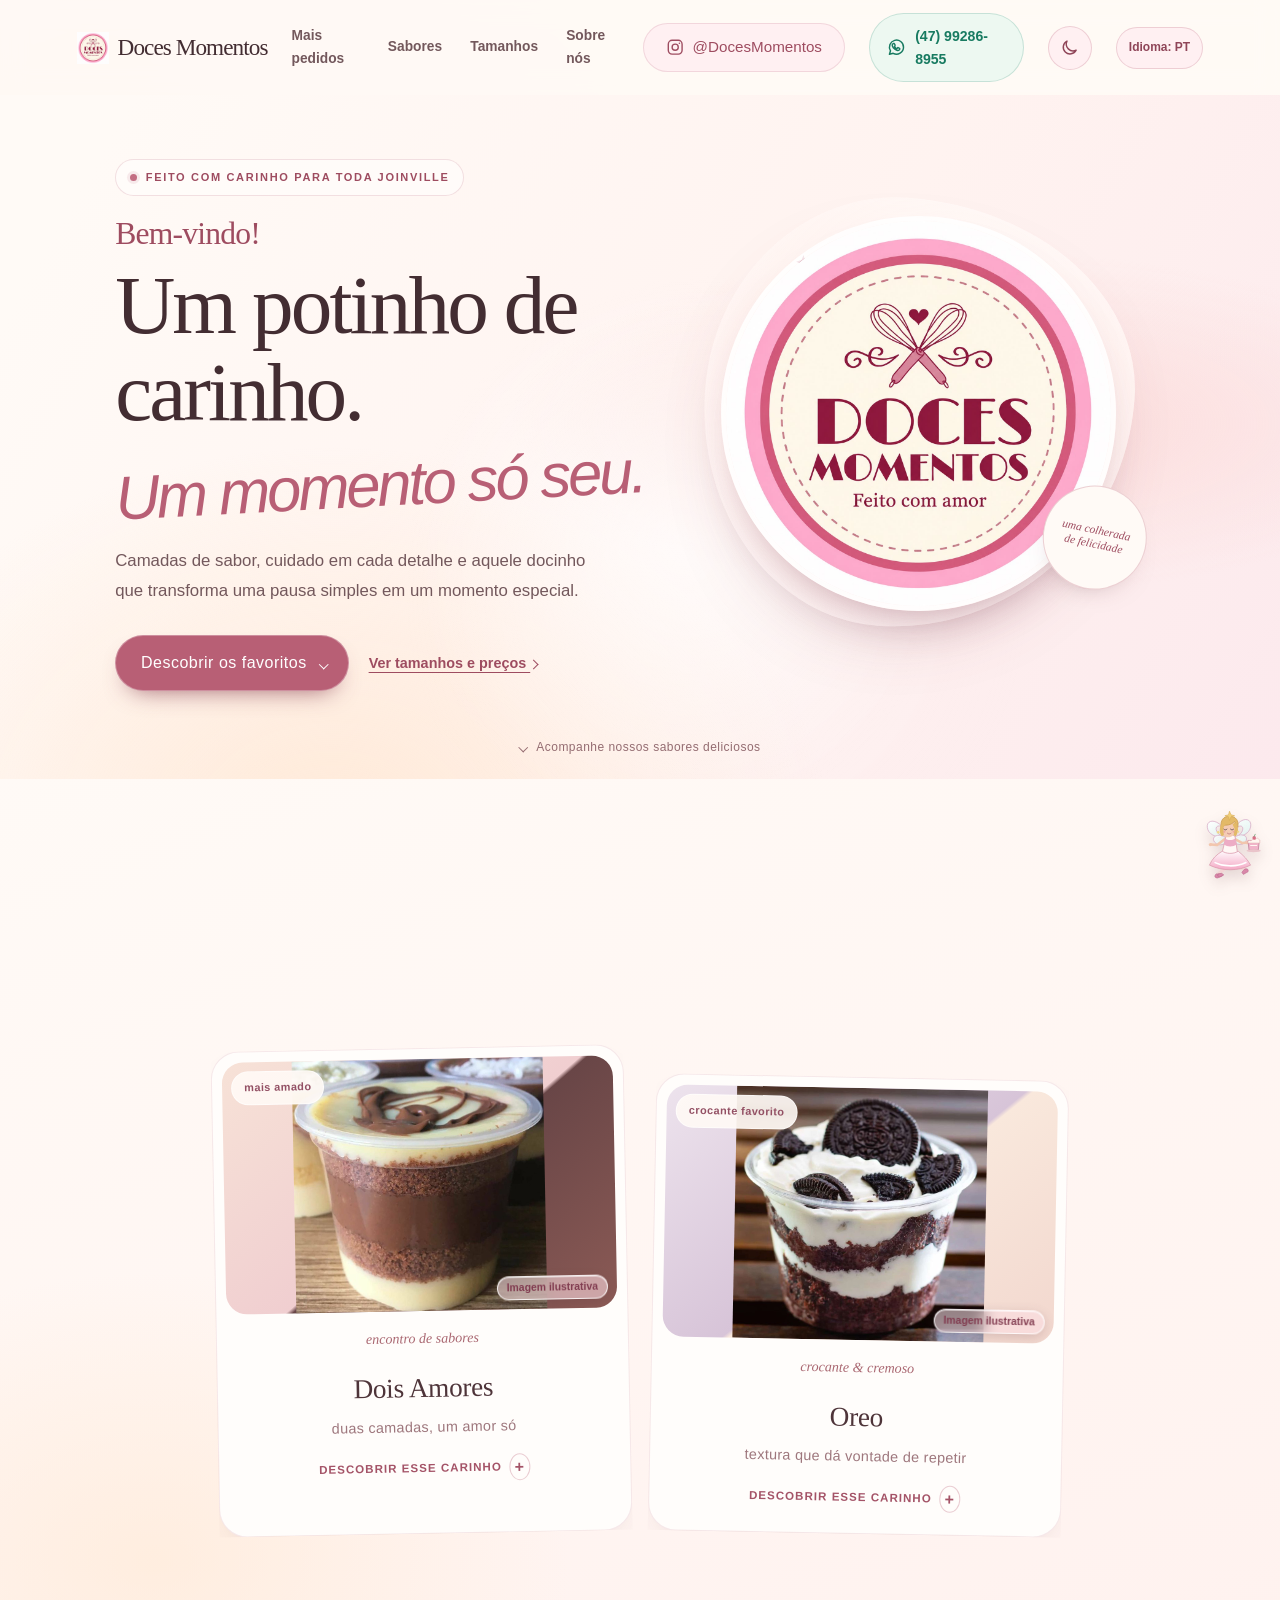
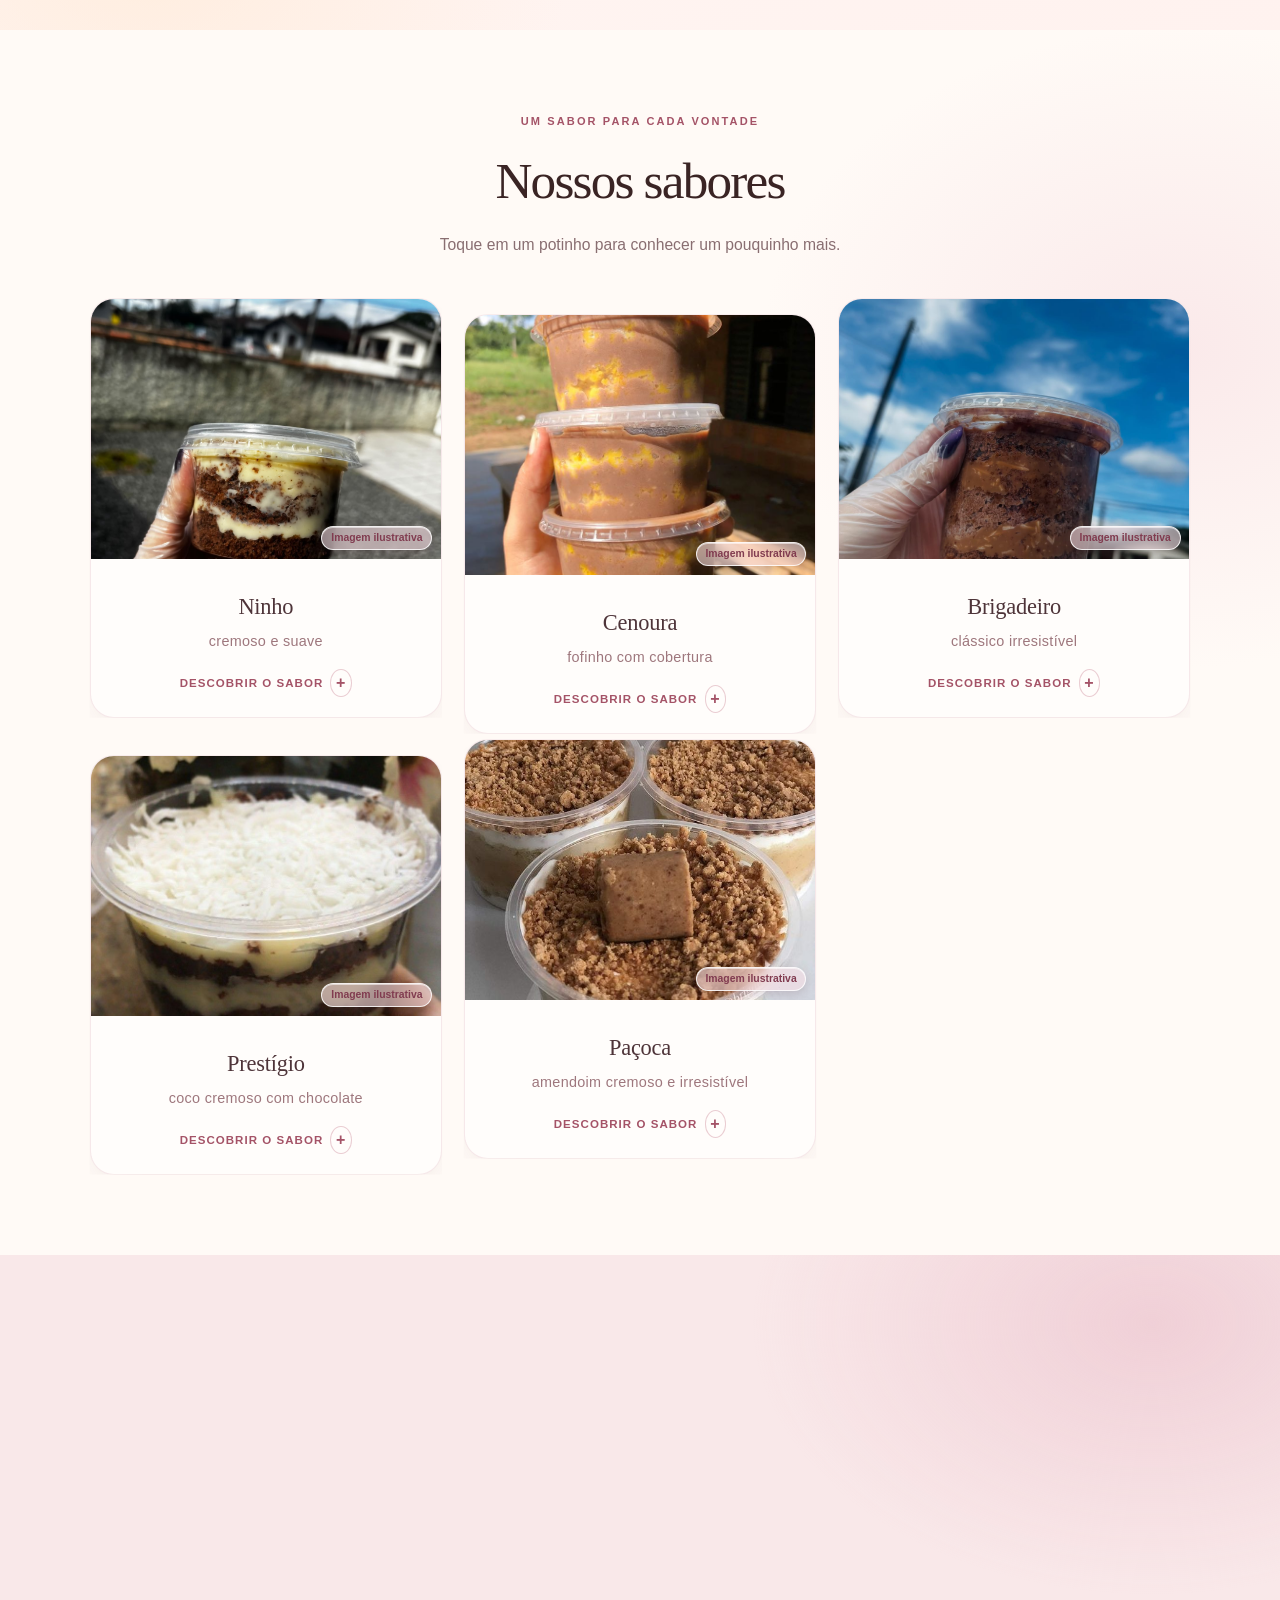
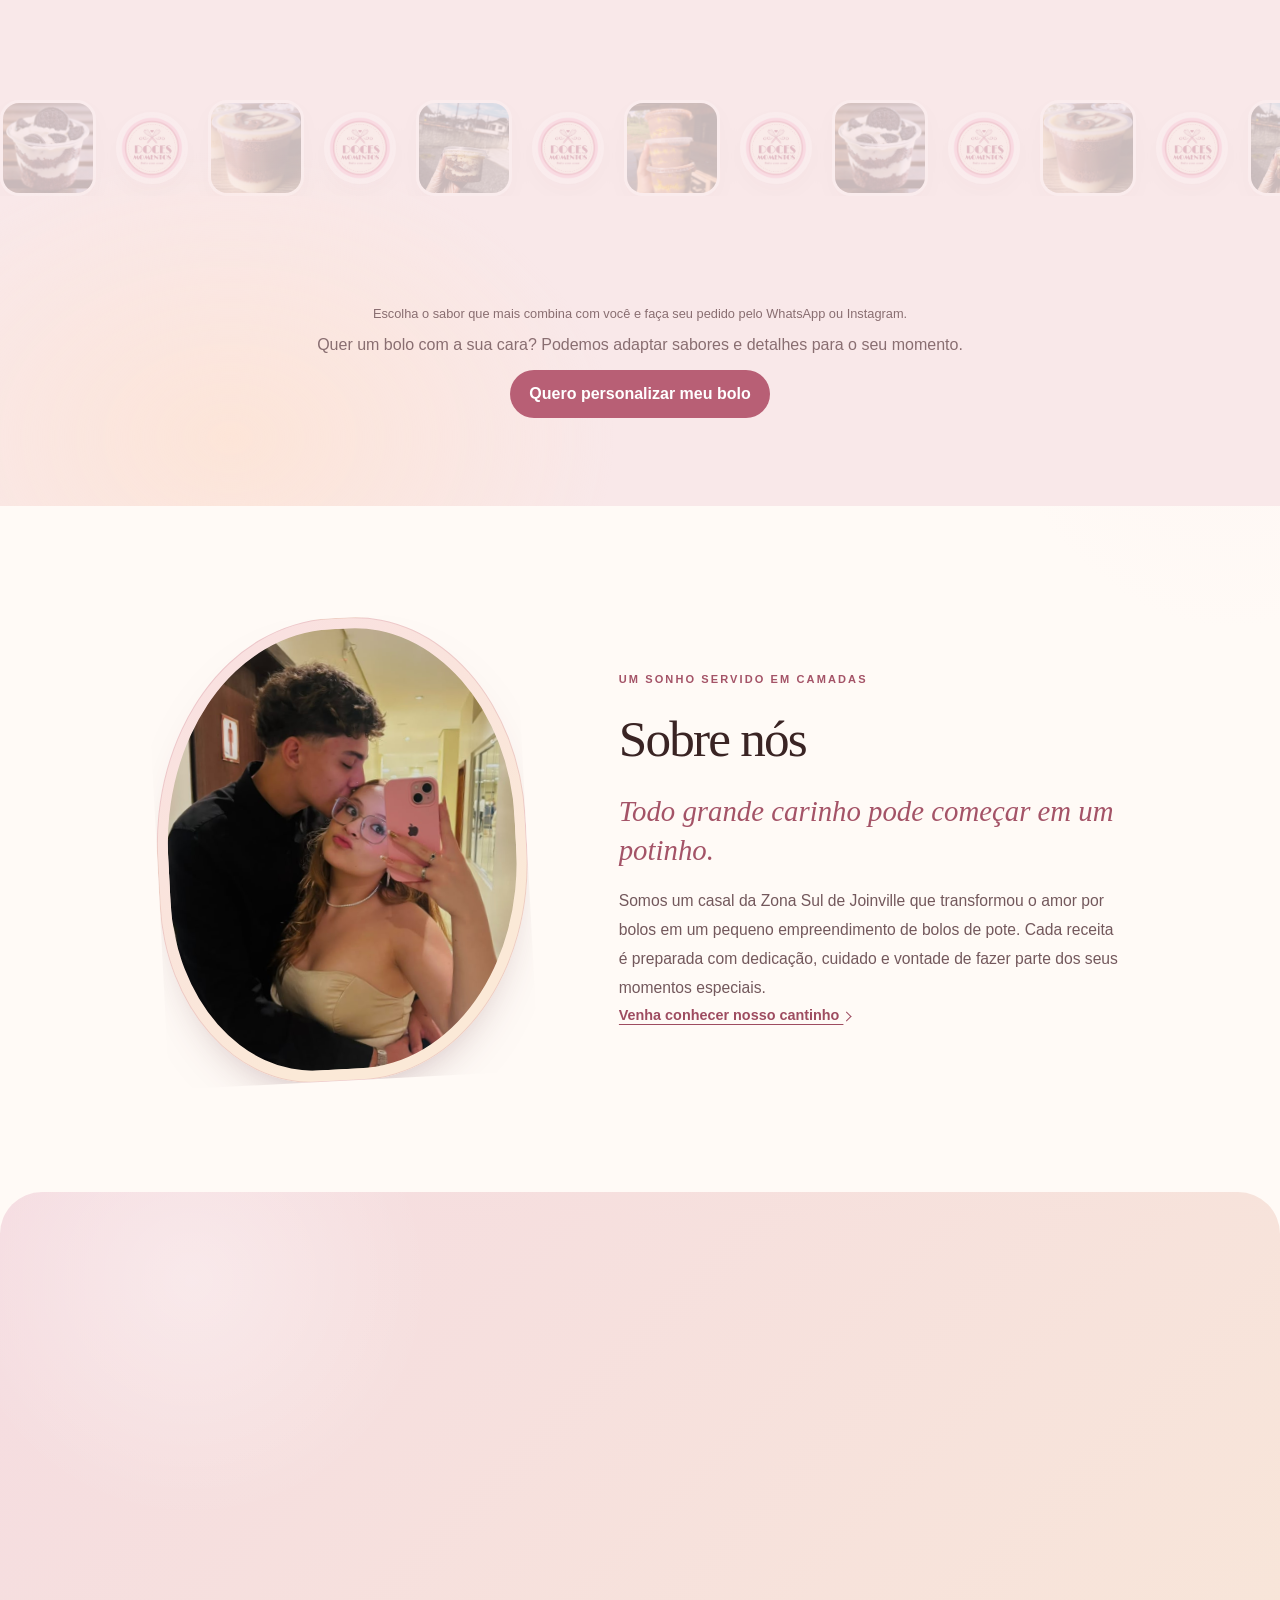
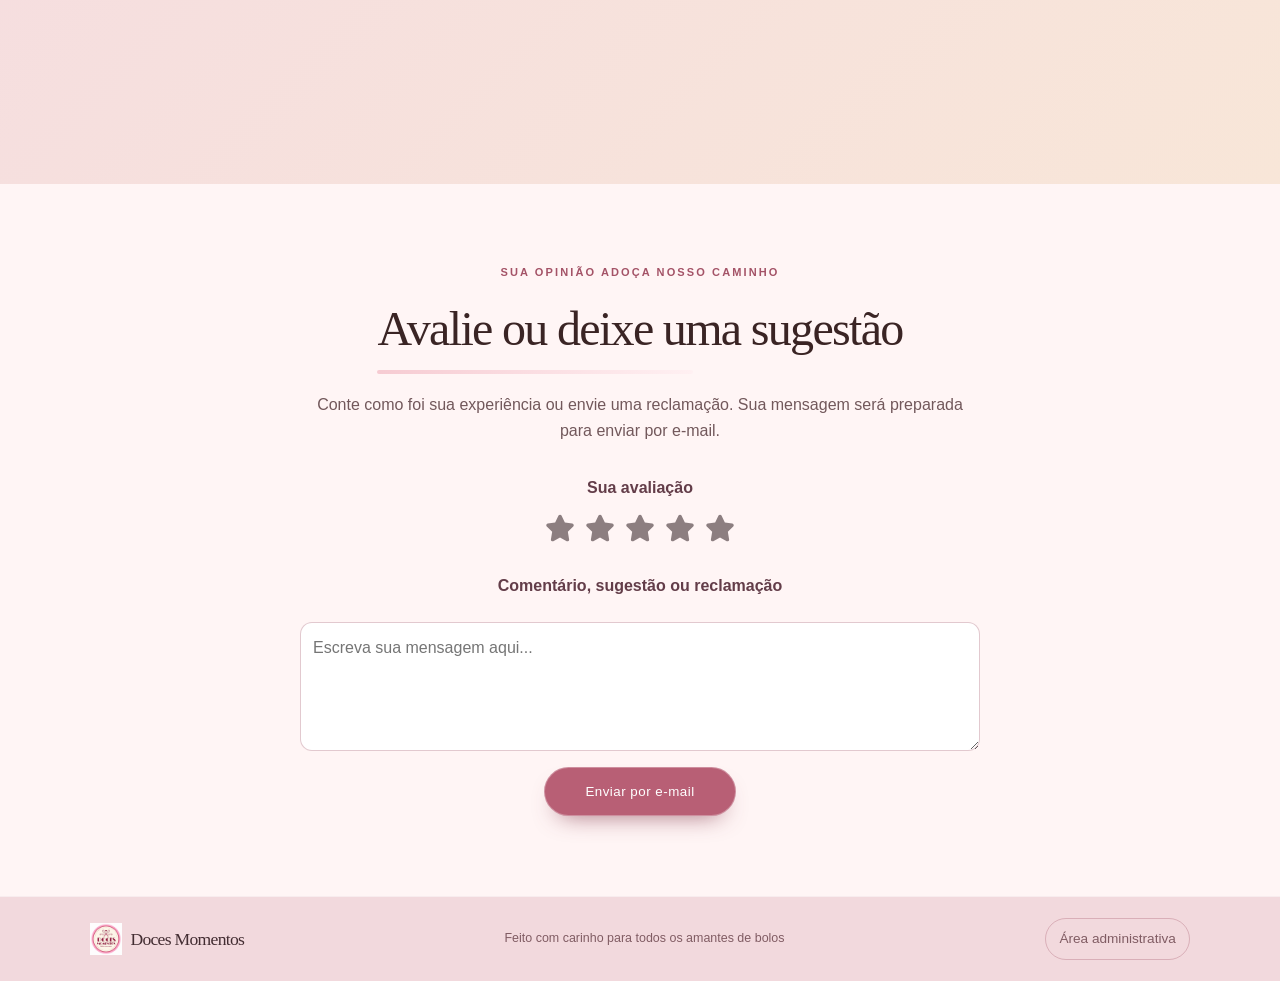
==== index.html @ cc3ad9b6 "novos elementos" ====
<!DOCTYPE html>
<html lang="pt-BR">
<head>
  <meta charset="UTF-8">
  <meta name="viewport" content="width=device-width, initial-scale=1.0, maximum-scale=1.5, user-scalable=yes">
  <meta name="description" content="Doces Momentos — bolos de pote artesanais feitos com carinho na Zona Sul de Joinville.">
  <title>Doces Momentos | Bolos de pote artesanais</title>

  <!-- CSS -->
  <link rel="stylesheet" href="assets/style.css">

  <link rel="icon" href="imagem/logo.jpeg" type="image/jpeg">
  <link rel="apple-touch-icon" href="imagem/logo.jpeg">
  <noscript><style>.entrada-site { display: none; }</style></noscript>
</head>
<body>
  <div class="entrada-site" role="status" aria-label="Carregando Doces Momentos" aria-live="polite">
    <div class="entrada-conteudo">
      <div class="dots" aria-hidden="true">
        <span class="dot" style="--i: 0"></span>
        <span class="dot" style="--i: 1"></span>
        <span class="dot" style="--i: 2"></span>
        <span class="dot" style="--i: 3"></span>
        <span class="dot" style="--i: 4"></span>
        <span class="dot" style="--i: 5"></span>
      </div>
      <p class="entrada-assinatura">feito com carinho, para adoçar seu dia</p>
    </div>
  </div>

  <header class="site-header">
    <a class="logo" href="#inicio" aria-label="Doces Momentos, início">
      <!-- Substitua o SVG por sua logo quando estiver disponível. -->
      <img class="logo-marca" src="imagem/logo.jpeg" alt="">
      <span>Doces Momentos</span>
    </a>
    <nav class="navegacao" aria-label="Navegação principal">
      <a href="#mais-pedidos">Mais pedidos</a>
      <a href="#sabores">Sabores</a>
      <a href="#tamanhos">Tamanhos</a>
      <a href="#sobre">Sobre nós</a>
    </nav>
    <a href="https://www.instagram.com/_docesmomentos___?mdxt=MWY5bmNpNzdxMGVsNQ==" target="_blank" rel="noopener" class="instagram-btn">
      <svg class="icone-instagram" viewBox="0 0 24 24" aria-hidden="true" focusable="false">
        <rect x="3" y="3" width="18" height="18" rx="5"></rect>
        <circle cx="12" cy="12" r="4"></circle>
        <circle class="icone-instagram-ponto" cx="17.5" cy="6.8" r="1"></circle>
      </svg>
      <span>@DocesMomentos</span>
    </a>
    <a class="whatsapp-btn" href="https://wa.me/5547992868955?text=Ol%C3%A1%2C%20queria%20encomendar%20o%20meu%20bolo%20de%20pote" target="_blank" rel="noopener" aria-label="Encomendar pelo WhatsApp: (47) 99286-8955">
      <svg class="icone-whatsapp" viewBox="0 0 24 24" aria-hidden="true" focusable="false">
        <path d="M20.2 11.7a8.1 8.1 0 0 1-11.9 7.1L4 20l1.2-4.1a8.1 8.1 0 1 1 15-4.2Z"></path>
        <path d="M8.3 7.8c.2-.4.4-.4.7-.4h.4c.2 0 .3.1.4.4l.7 1.7c.1.2.1.4 0 .5l-.5.7c-.2.2-.2.4 0 .6.5.9 1.2 1.5 2.1 2 .2.1.4.1.6-.1l.7-.8c.2-.2.4-.2.6-.1l1.6.8c.2.1.3.2.3.4 0 .3-.2 1.1-.7 1.5-.5.4-1.1.6-1.8.5-.8-.1-1.8-.5-3.1-1.4-1.5-1.1-2.5-2.5-2.8-3.4-.4-.9-.3-1.7-.1-2.2.2-.4.6-.8.9-.9Z"></path>
      </svg>
      <span class="whatsapp-rotulo">(47) 99286-8955</span>
    </a>
    <button class="tema-toggle" type="button" aria-label="Ativar tema escuro" aria-pressed="false" title="Ativar tema escuro">
      <svg class="tema-icone tema-icone-lua" viewBox="0 0 24 24" aria-hidden="true" focusable="false">
        <path d="M20.2 15.2A8.5 8.5 0 0 1 8.8 3.8 8.5 8.5 0 1 0 20.2 15.2Z"></path>
      </svg>
      <svg class="tema-icone tema-icone-sol" viewBox="0 0 24 24" aria-hidden="true" focusable="false">
        <circle cx="12" cy="12" r="4"></circle>
        <path d="M12 2v2m0 16v2M4.93 4.93l1.42 1.42m11.3 11.3 1.42 1.42M2 12h2m16 0h2M4.93 19.07l1.42-1.42m11.3-11.3 1.42-1.42"></path>
      </svg>
    </button>
    <div class="idioma-controle">
      <button class="idioma-toggle" type="button" data-idioma-curto="PT" aria-expanded="false" aria-controls="idioma-opcoes" aria-label="Selecionar idioma do site" title="Selecionar idioma do site">Idioma: PT</button>
      <div class="idioma-opcoes" id="idioma-opcoes" hidden role="group" aria-label="Idioma do site">
        <button type="button" data-idioma="pt-BR" lang="pt-BR" aria-pressed="true">Português</button>
        <button type="button" data-idioma="en" lang="en" aria-pressed="false">English</button>
        <button type="button" data-idioma="es" lang="es" aria-pressed="false">Español</button>
        <button type="button" data-idioma="zh-CN" lang="zh-CN" aria-pressed="false">中文</button>
      </div>
    </div>
  </header>

  <main>
    <section class="hero hero-novo" id="inicio">
      <div class="hero-conteudo">
        <p class="hero-etiqueta">feito com carinho para toda Joinville</p>
        <h1><span class="hero-boas-vindas">Bem-vindo!</span>Um potinho de carinho.<br><span>Um momento só seu.</span></h1>
        <p>Camadas de sabor, cuidado em cada detalhe e aquele docinho que transforma uma pausa simples em um momento especial.</p>
        <div class="hero-acoes">
          <a href="#mais-pedidos" class="btn-principal">Descobrir os favoritos <span class="icone-seta icone-seta-baixo" aria-hidden="true"></span></a>
          <a href="#tamanhos" class="link-suave">Ver tamanhos e preços <span class="icone-seta" aria-hidden="true"></span></a>
        </div>
      </div>
      <div class="hero-ilustracao" aria-hidden="true">
        <span class="hero-sparkle sparkle-um"></span>
        <span class="hero-sparkle sparkle-dois"></span>
        <img class="hero-logo-destaque" src="imagem/logo.jpeg" alt="">
        <span class="hero-selo">
          <span>uma colherada<br>de felicidade</span>
        </span>
      </div>
      <a class="hero-rolagem" href="#mais-pedidos"><span class="icone-seta icone-seta-baixo" aria-hidden="true"></span> Acompanhe nossos sabores deliciosos</a>
    </section>

    <section class="mais-pedidos secao-solta" id="mais-pedidos">
      <div class="titulo-secao">
        <p class="sobrelinha">os queridinhos da casa</p>
        <h2>Mais pedidos</h2>
        <p>Dois favoritos que conquistam na primeira colherada.</p>
      </div>
      <div class="grid-sabores grid-destaques">
        <details class="card-sabor card-destaque card-dois-amores">
          <summary class="card-resumo">
            <span class="selo-favorito">mais amado</span>
            <div class="card-imagem"><img src="imagem/doisAmores.jpg" alt="Bolo de pote Dois Amores" loading="lazy"></div>
            <div class="card-conteudo">
              <span class="sabor-edicao">encontro de sabores</span>
              <div class="sabor-nome">Dois Amores</div>
              <div class="sabor-desc">duas camadas, um amor só</div>
              <span class="card-indicacao">descobrir esse carinho <span aria-hidden="true">+</span></span>
            </div>
          </summary>
          <div class="card-detalhes"><p>Uma combinação deliciosa de chocolate e creme, para quem nunca quis escolher só um.</p><a href="#tamanhos">Escolher meu tamanho <span class="icone-seta" aria-hidden="true"></span></a></div>
        </details>
        <details class="card-sabor card-destaque card-oreo">
          <summary class="card-resumo">
            <span class="selo-favorito">crocante favorito</span>
            <div class="card-imagem"><img src="imagem/oreo.jpg" alt="Bolo de pote Oreo decorado com biscoitos" loading="lazy"></div>
            <div class="card-conteudo">
              <span class="sabor-edicao">crocante & cremoso</span>
              <div class="sabor-nome">Oreo</div>
              <div class="sabor-desc">textura que dá vontade de repetir</div>
              <span class="card-indicacao">descobrir esse carinho <span aria-hidden="true">+</span></span>
            </div>
          </summary>
          <div class="card-detalhes"><p>Creme suave com pedacinhos crocantes: o equilíbrio perfeito para uma pausa gostosa.</p><a href="#tamanhos">Escolher meu tamanho <span class="icone-seta" aria-hidden="true"></span></a></div>
        </details>
      </div>
    </section>

    <section class="sabores-section secao-solta" id="sabores">
      <div class="titulo-secao">
        <p class="sobrelinha">um sabor para cada vontade</p>
        <h2>Nossos sabores</h2>
        <p>Toque em um potinho para conhecer um pouquinho mais.</p>
      </div>
      <div class="grid-sabores grid-demais-sabores">
        <details class="card-sabor">
          <summary class="card-resumo"><div class="card-imagem"><img src="imagem/ninho.jpeg" alt="Bolo de pote Ninho" loading="lazy"></div><div class="card-conteudo"><div class="sabor-nome">Ninho</div><div class="sabor-desc">cremoso e suave</div><span class="card-indicacao">descobrir o sabor <span aria-hidden="true">+</span></span></div></summary>
          <div class="card-detalhes"><p>Um carinho cremoso para deixar qualquer pausa mais gostosa.</p><a href="#tamanhos">Escolher meu tamanho <span class="icone-seta" aria-hidden="true"></span></a></div>
        </details>
    
        <details class="card-sabor">
          <summary class="card-resumo"><div class="card-imagem"><img src="imagem/cenoura.jpg" alt="Bolos de pote de cenoura" loading="lazy"></div><div class="card-conteudo"><div class="sabor-nome">Cenoura</div><div class="sabor-desc">fofinho com cobertura</div><span class="card-indicacao">descobrir o sabor <span aria-hidden="true">+</span></span></div></summary>
          <div class="card-detalhes"><p>Um clássico fofinho com cobertura, feito para acompanhar boas conversas.</p><a href="#tamanhos">Escolher meu tamanho <span class="icone-seta" aria-hidden="true"></span></a></div>
        </details>
        <details class="card-sabor">
          <summary class="card-resumo"><div class="card-imagem"><img src="imagem/brigadeiro.jpeg" alt="Bolo de pote de brigadeiro" loading="lazy"></div><div class="card-conteudo"><div class="sabor-nome">Brigadeiro</div><div class="sabor-desc">clássico irresistível</div><span class="card-indicacao">descobrir o sabor <span aria-hidden="true">+</span></span></div></summary>
          <div class="card-detalhes"><p>O clássico que tem gostinho de festa e nunca sai de moda.</p><a href="#tamanhos">Escolher meu tamanho <span class="icone-seta" aria-hidden="true"></span></a></div>
        </details>
        <details class="card-sabor">
          <summary class="card-resumo"><div class="card-imagem"><img src="imagem/prestigio.jpg" alt="Bolo de pote de Prestígio com coco e chocolate" loading="lazy"></div><div class="card-conteudo"><div class="sabor-nome">Prestígio</div><div class="sabor-desc">coco cremoso com chocolate</div><span class="card-indicacao">descobrir o sabor <span aria-hidden="true">+</span></span></div></summary>
          <div class="card-detalhes"><p>A combinação de coco e chocolate para quem gosta de um sabor marcante e cremoso.</p><a href="#tamanhos">Escolher meu tamanho <span class="icone-seta" aria-hidden="true"></span></a></div>
        </details>
        <details class="card-sabor">
          <summary class="card-resumo"><div class="card-imagem"><img src="imagem/paçoca.jpg" alt="Bolo de pote de paçoca" loading="lazy"></div><div class="card-conteudo"><div class="sabor-nome">Paçoca</div><div class="sabor-desc">amendoim cremoso e irresistível</div><span class="card-indicacao">descobrir o sabor <span aria-hidden="true">+</span></span></div></summary>
          <div class="card-detalhes"><p>O gostinho da paçoca em um creme suave, perfeito para adoçar qualquer pausa.</p><a href="#tamanhos">Escolher meu tamanho <span class="icone-seta" aria-hidden="true"></span></a></div>
        </details>
      </div>
    </section>

    <section class="tamanhos-section" id="tamanhos">
      <div class="tamanhos-intro">
        <p class="sobrelinha">escolha seu momento</p>
        <h2>Do tamanho da sua vontade.</h2>
        <p>Pequeno para adoçar uma pausa, grandinho para aproveitar até a última colherada.</p>
      </div>
      <div class="tamanhos-carrossel" aria-hidden="true">
        <div class="tamanhos-carrossel-faixa">
          <div class="tamanhos-carrossel-grupo">
            <img src="imagem/oreo.jpg" alt="">
            <img class="carrossel-logo" src="imagem/logo.jpeg" alt="">
            <img src="imagem/doisAmores.jpg" alt="">
            <img class="carrossel-logo" src="imagem/logo.jpeg" alt="">
            <img src="imagem/ninho.jpeg" alt="">
            <img class="carrossel-logo" src="imagem/logo.jpeg" alt="">
            <img src="imagem/cenoura.jpg" alt="">
            <img class="carrossel-logo" src="imagem/logo.jpeg" alt="">
            <img src="imagem/oreo.jpg" alt="">
            <img class="carrossel-logo" src="imagem/logo.jpeg" alt="">
            <img src="imagem/doisAmores.jpg" alt="">
            <img class="carrossel-logo" src="imagem/logo.jpeg" alt="">
            <img src="imagem/ninho.jpeg" alt="">
            <img class="carrossel-logo" src="imagem/logo.jpeg" alt="">
            <img src="imagem/cenoura.jpg" alt="">
            <img class="carrossel-logo" src="imagem/logo.jpeg" alt="">
            <img src="imagem/oreo.jpg" alt="">
            <img class="carrossel-logo" src="imagem/logo.jpeg" alt="">
            <img src="imagem/doisAmores.jpg" alt="">
            <img class="carrossel-logo" src="imagem/logo.jpeg" alt="">
            <img src="imagem/ninho.jpeg" alt="">
            <img class="carrossel-logo" src="imagem/logo.jpeg" alt="">
            <img src="imagem/cenoura.jpg" alt="">
            <img class="carrossel-logo" src="imagem/logo.jpeg" alt="">
          </div>
          <div class="tamanhos-carrossel-grupo" aria-hidden="true">
            <img src="imagem/oreo.jpg" alt="">
            <img class="carrossel-logo" src="imagem/logo.jpeg" alt="">
            <img src="imagem/doisAmores.jpg" alt="">
            <img class="carrossel-logo" src="imagem/logo.jpeg" alt="">
            <img src="imagem/ninho.jpeg" alt="">
            <img class="carrossel-logo" src="imagem/logo.jpeg" alt="">
            <img src="imagem/cenoura.jpg" alt="">
            <img class="carrossel-logo" src="imagem/logo.jpeg" alt="">
            <img src="imagem/oreo.jpg" alt="">
            <img class="carrossel-logo" src="imagem/logo.jpeg" alt="">
            <img src="imagem/doisAmores.jpg" alt="">
            <img class="carrossel-logo" src="imagem/logo.jpeg" alt="">
            <img src="imagem/ninho.jpeg" alt="">
            <img class="carrossel-logo" src="imagem/logo.jpeg" alt="">
            <img src="imagem/cenoura.jpg" alt="">
            <img class="carrossel-logo" src="imagem/logo.jpeg" alt="">
            <img src="imagem/oreo.jpg" alt="">
            <img class="carrossel-logo" src="imagem/logo.jpeg" alt="">
            <img src="imagem/doisAmores.jpg" alt="">
            <img class="carrossel-logo" src="imagem/logo.jpeg" alt="">
            <img src="imagem/ninho.jpeg" alt="">
            <img class="carrossel-logo" src="imagem/logo.jpeg" alt="">
            <img src="imagem/cenoura.jpg" alt="">
            <img class="carrossel-logo" src="imagem/logo.jpeg" alt="">
          </div>
        </div>
      </div>
      <div class="tamanhos-lista">
        <article class="tamanho-card tamanho-pequeno">
          <span class="tamanho-icone icone-coracao" aria-hidden="true"></span>
          <p class="tamanho-legenda">um mimo gostoso</p>
          <h3>Potinho <span>250 ml</span></h3>
          <p class="tamanho-preco"><span>R$</span> 13</p>
          <a href="https://instagram.com/_docesmomentos__" target="_blank" rel="noopener" aria-label="Consultar bolo de pote de 250 ml pelo Instagram">Consultar pelo Instagram <span class="icone-seta" aria-hidden="true"></span></a>
        </article>
        <article class="tamanho-card tamanho-grande">
          <span class="tamanho-icone icone-estrela" aria-hidden="true"></span>
          <span class="tamanho-selo">mais para aproveitar</span>
          <p class="tamanho-legenda">para curtir sem pressa</p>
          <h3>Potinho <span>350 ml</span></h3>
          <p class="tamanho-preco"><span>R$</span> 15</p>
          <a href="https://www.instagram.com/_docesmomentos___?mdxt=MWY5bmNpNzdxMGVsNQ==" target="_blank" rel="noopener" aria-label="Consultar bolo de pote de 350 ml pelo Instagram">Consultar pelo Instagram <span class="icone-seta" aria-hidden="true"></span></a>
        </article>
      </div>
      <p class="tamanhos-nota">Escolha o sabor que mais combina com você e faça seu pedido pelo WhatsApp ou Instagram.</p>
      <p class="personalizacao-nota">Quer um bolo com a sua cara? Podemos adaptar sabores e detalhes para o seu momento.</p>
      <a class="personalizacao-link" href="https://wa.me/5547992868955?text=Ol%C3%A1%21%20Gostaria%20de%20adaptar%20um%20bolo%20para%20uma%20ocasi%C3%A3o%20especial." target="_blank" rel="noopener">Quero personalizar meu bolo</a>
    </section>

    <section class="sobre-section" id="sobre">
      <div class="sobre-foto-moldura">
        <img class="sobre-foto" src="imagem/nosdois.jpeg" alt="Foto do casal por trás da Doces Momentos" loading="lazy">
    
      </div>
      <div class="sobre-conteudo">
        <p class="sobrelinha">um sonho servido em camadas</p>
        <h2>Sobre nós</h2>
        <p class="sobre-chamada">Todo grande carinho pode começar em um potinho.</p>
        <p>Somos um casal da Zona Sul de Joinville que transformou o amor por bolos em um pequeno empreendimento de bolos de pote. Cada receita é preparada com dedicação, cuidado e vontade de fazer parte dos seus momentos especiais.</p>
        <a href="https://www.instagram.com/_docesmomentos___?mdxt=MWY5bmNpNzdxMGVsNQ==" target="_blank" rel="noopener" class="link-suave">Venha conhecer nosso cantinho <span class="icone-seta" aria-hidden="true"></span></a>
      </div>
    </section>

    <section class="contato-section" id="contato">
      <div class="contato-conteudo">
        <p class="sobrelinha">seu próximo momento gostoso começa aqui</p>
        <h2>Vamos adoçar o dia de quem você ama?</h2>
        <p>Escolha seu sabor favorito e fale com a gente pelo WhatsApp ou Instagram. Toque no botão do WhatsApp para começar a conversa com a mensagem de encomenda pronta.</p>
        <div class="contato-links">
          <a class="whatsapp-grande" href="https://wa.me/5547992868955?text=Ol%C3%A1%2C%20queria%20encomendar%20o%20meu%20bolo%20de%20pote" target="_blank" rel="noopener" aria-label="Encomendar pelo WhatsApp: (47) 99286-8955">
            <svg class="icone-whatsapp" viewBox="0 0 24 24" aria-hidden="true" focusable="false">
              <path d="M20.2 11.7a8.1 8.1 0 0 1-11.9 7.1L4 20l1.2-4.1a8.1 8.1 0 1 1 15-4.2Z"></path>
              <path d="M8.3 7.8c.2-.4.4-.4.7-.4h.4c.2 0 .3.1.4.4l.7 1.7c.1.2.1.4 0 .5l-.5.7c-.2.2-.2.4 0 .6.5.9 1.2 1.5 2.1 2 .2.1.4.1.6-.1l.7-.8c.2-.2.4-.2.6-.1l1.6.8c.2.1.3.2.3.4 0 .3-.2 1.1-.7 1.5-.5.4-1.1.6-1.8.5-.8-.1-1.8-.5-3.1-1.4-1.5-1.1-2.5-2.5-2.8-3.4-.4-.9-.3-1.7-.1-2.2.2-.4.6-.8.9-.9Z"></path>
            </svg>
            (47) 99286-8955
          </a>
          <a href="https://www.instagram.com/_docesmomentos___?mdxt=MWY5bmNpNzdxMGVsNQ==" target="_blank" rel="noopener" class="instagram-grande">
            <svg class="icone-instagram" viewBox="0 0 24 24" aria-hidden="true" focusable="false">
              <rect x="3" y="3" width="18" height="18" rx="5"></rect>
              <circle cx="12" cy="12" r="4"></circle>
              <circle class="icone-instagram-ponto" cx="17.5" cy="6.8" r="1"></circle>
            </svg>
            @DocesMomentos <span class="icone-seta" aria-hidden="true"></span>
          </a>
        </div>
      </div>
    </section>

    <section class="avaliacao-section" id="avaliacao">
      <div class="avaliacao-conteudo">
        <p class="sobrelinha">sua opinião adoça nosso caminho</p>
        <h2>Avalie ou deixe uma sugestão</h2>
        <p>Conte como foi sua experiência ou envie uma reclamação. Sua mensagem será preparada para enviar por e-mail.</p>
        <form class="avaliacao-form" id="avaliacao-form">
          <fieldset>
            <legend>Sua avaliação</legend>
            <div class="radio" role="radiogroup" aria-label="Avaliação de 1 a 5 estrelas">
              <input value="1" name="rating" type="radio" id="rating-1" required>
              <label title="1 estrela" for="rating-1" aria-label="1 estrela">
                <svg xmlns="http://www.w3.org/2000/svg" height="1em" viewBox="0 0 576 512" aria-hidden="true"><path d="M316.9 18C311.6 7 300.4 0 288.1 0s-23.4 7-28.8 18L195 150.3 51.4 171.5c-12 1.8-22 10.2-25.7 21.7s-.7 24.2 7.9 32.7L137.8 329 113.2 474.7c-2 12 3 24.2 12.9 31.3s23 8 33.8 2.3l128.3-68.5 128.3 68.5c10.8 5.7 23.9 4.9 33.8-2.3s14.9-19.3 12.9-31.3L438.5 329 542.7 225.9c8.6-8.5 11.7-21.2 7.9-32.7s-13.7-19.9-25.7-21.7L381.2 150.3 316.9 18z"></path></svg>
              </label>
              <input value="2" name="rating" type="radio" id="rating-2">
              <label title="2 estrelas" for="rating-2" aria-label="2 estrelas">
                <svg xmlns="http://www.w3.org/2000/svg" height="1em" viewBox="0 0 576 512" aria-hidden="true"><path d="M316.9 18C311.6 7 300.4 0 288.1 0s-23.4 7-28.8 18L195 150.3 51.4 171.5c-12 1.8-22 10.2-25.7 21.7s-.7 24.2 7.9 32.7L137.8 329 113.2 474.7c-2 12 3 24.2 12.9 31.3s23 8 33.8 2.3l128.3-68.5 128.3 68.5c10.8 5.7 23.9 4.9 33.8-2.3s14.9-19.3 12.9-31.3L438.5 329 542.7 225.9c8.6-8.5 11.7-19.9 7.9-32.7s-13.7-19.9-25.7-21.7L381.2 150.3 316.9 18z"></path></svg>
              </label>
              <input value="3" name="rating" type="radio" id="rating-3">
              <label title="3 estrelas" for="rating-3" aria-label="3 estrelas">
                <svg xmlns="http://www.w3.org/2000/svg" height="1em" viewBox="0 0 576 512" aria-hidden="true"><path d="M316.9 18C311.6 7 300.4 0 288.1 0s-23.4 7-28.8 18L195 150.3 51.4 171.5 25.7 193.2c-3.7 11.5-.7 24.2 7.9 32.7L137.8 329 113.2 474.7c-2 12 3 24.2 12.9 31.3s23 8 33.8 2.3l128.3-68.5 128.3 68.5c10.8 5.7 23.9 4.9 33.8-2.3s14.9-19.3 12.9-31.3L438.5 329 542.7 225.9c8.6-8.5 11.7-21.2 7.9-32.7s-13.7-19.9-25.7-21.7L381.2 150.3 316.9 18z"></path></svg>
              </label>
              <input value="4" name="rating" type="radio" id="rating-4">
              <label title="4 estrelas" for="rating-4" aria-label="4 estrelas">
                <svg xmlns="http://www.w3.org/2000/svg" height="1em" viewBox="0 0 576 512" aria-hidden="true"><path d="M316.9 18C311.6 7 300.4 0 288.1 0s-23.4-7-28.8 18L195 150.3 51.4 171.5c-12 1.8-22 10.2-25.7 21.7s-.7 24.2 7.9 32.7L137.8 329 113.2 474.7c-2 12 3 24.2 12.9 31.3s23 8 33.8 2.3l128.3-68.5 128.3 68.5c10.8 5.7 23.9 4.9 33.8-2.3s14.9-19.3 12.9-31.3L438.5 329 542.7 225.9c8.6-8.5 11.7-21.2 7.9-32.7s-13.7-19.9-25.7-21.7L381.2 150.3 316.9 18z"></path></svg>
              </label>
              <input value="5" name="rating" type="radio" id="rating-5">
              <label title="5 estrelas" for="rating-5" aria-label="5 estrelas">
                <svg xmlns="http://www.w3.org/2000/svg" height="1em" viewBox="0 0 576 512" aria-hidden="true"><path d="M316.9 18C311.6 7 300.4 0 288.1 0s-23.4 7-28.8 18L195 150.3 51.4 171.5c-12 1.8-22 10.2-25.7 21.7s-.7 24.2 7.9 32.7L137.8 329 113.2 474.7c-2 12 3 24.2 12.9 31.3s23 8 33.8 2.3l128.3-68.5 128.3 68.5c10.8 5.7 23.9 4.9 33.8-2.3s14.9-19.3 12.9-31.3L438.5 329 542.7 225.9c8.6-8.5 11.7-19.9 7.9-32.7s-13.7-19.9-25.7-21.7L381.2 150.3 316.9 18z"></path></svg>
              </label>
            </div>
          </fieldset>
          <label class="avaliacao-campo" for="avaliacao-mensagem">Comentário, sugestão ou reclamação</label>
          <textarea id="avaliacao-mensagem" name="comment" rows="4" maxlength="2000" required placeholder="Escreva sua mensagem aqui..."></textarea>
          <button class="btn-principal" type="submit">Enviar por e-mail</button>
        </form>
      </div>
    </section>
  </main>

  <footer>
    <a class="logo" href="#inicio">
      <img class="logo-marca" src="imagem/logo.jpeg" alt="">
      <span>Doces Momentos</span>
    </a>
    <p>Feito com carinho para todos os amantes de bolos</p>
    <button class="admin-abrir" id="admin-abrir" type="button">Área administrativa</button>
  </footer>

  <dialog class="admin-dialog" id="admin-dialog" aria-labelledby="admin-titulo">
    <button class="admin-fechar" id="admin-fechar" type="button" aria-label="Fechar área administrativa">×</button>
    <section class="admin-login" id="admin-login">
      <h2 id="admin-titulo">Área administrativa</h2>
      <p>Digite a senha para gerenciar os sabores.</p>
      <form id="admin-login-form">
        <label for="admin-senha">Senha</label>
        <input id="admin-senha" name="password" type="password" autocomplete="current-password" required>
        <button class="btn-principal" type="submit">Entrar</button>
        <p class="admin-mensagem" id="admin-login-mensagem" role="status"></p>
      </form>
    </section>
    <section class="admin-painel" id="admin-painel" hidden>
      <h2>Gerenciar sabores</h2>
      <p>Altere nomes, descrições e imagens. As mudanças ficam salvas neste navegador.</p>
      <form id="admin-produtos-form">
        <div class="admin-produtos-lista" id="admin-produtos-lista"></div>
        <button class="btn-principal" type="submit">Salvar alterações</button>
      </form>
      <div class="admin-novo-produto">
        <h3>Adicionar sabor</h3>
        <label for="admin-novo-nome">Nome</label>
        <input id="admin-novo-nome" type="text" maxlength="60" required>
        <label for="admin-nova-descricao">Descrição</label>
        <input id="admin-nova-descricao" type="text" maxlength="120" required>
        <label for="admin-nova-imagem">Imagem</label>
        <input id="admin-nova-imagem" type="file" accept="image/*" required>
        <button class="btn-principal" id="admin-adicionar" type="button">Adicionar sabor</button>
      </div>
      <p class="admin-mensagem" id="admin-status" role="status" aria-live="polite"></p>
      <button class="admin-sair" id="admin-sair" type="button">Sair da área administrativa</button>
    </section>
  </dialog>

  <aside class="fada-assistente" aria-label="Fada Gigica, guia do site">
    <p class="fada-fala" role="status" aria-live="polite" aria-atomic="true">Oi! Sou a Fada Gigica. Vamos descobrir nossos docinhos?</p>
    <button class="fada-toque" type="button" aria-label="Ouvir uma dica de navegação da Fada Gigica" title="Toque para ouvir uma dica da Fada Gigica">
      <svg class="fada-desenho" viewBox="0 0 140 170" aria-hidden="true" focusable="false">
        <defs>
          <linearGradient id="asa-fada" x1="0" y1="0" x2="1" y2="1">
            <stop offset="0" stop-color="#fff" stop-opacity=".9"></stop>
            <stop offset="1" stop-color="#d9f5f2" stop-opacity=".7"></stop>
          </linearGradient>
          <linearGradient id="saia-fada" x1="0" y1="0" x2="0" y2="1">
            <stop offset="0" stop-color="#fff9fc"></stop>
            <stop offset="1" stop-color="#f4a9c5"></stop>
          </linearGradient>
        </defs>
        <g class="fada-asas" fill="url(#asa-fada)" stroke="#d5a6c3" stroke-width="1.4">
          <path d="M64 67C45 35 20 41 27 61c4 12 22 16 37 17-20-5-26-22-17-24 8-2 15 6 22 17Z"></path>
          <path d="M75 66c12-31 39-31 35-10-2 12-17 19-32 22 18-8 21-24 12-24-7 0-12 6-15 16Z"></path>
          <path d="M62 76C41 65 31 79 43 88c7 5 16 2 24-4Z"></path>
          <path d="M78 76c19-12 31 1 20 11-7 5-15 3-23-3Z"></path>
        </g>
        <g class="fada-pernas" fill="none" stroke="#f3d5d5" stroke-linecap="round" stroke-width="6">
          <path d="m65 116-6 22-14 10"></path>
          <path d="m76 116 11 19 14 4"></path>
        </g>
        <g fill="#d987a9" stroke="#b96589" stroke-width="1">
          <path d="M43 147c-4 4-3 8 3 8l9-4-2-4Z"></path>
          <path d="M98 138c5-2 9 0 7 5l-9 5-3-4Z"></path>
          <path d="m47 147 7-1 4 3-8 4-4-2Z"></path>
        </g>
        <g class="fada-bracos" fill="none" stroke="#f2c6ad" stroke-linecap="round" stroke-linejoin="round" stroke-width="5">
          <path d="m60 79-15 12-12-1"></path>
          <path d="m79 79 15 8 18-2"></path>
        </g>
        <circle cx="32" cy="90" r="3.2" fill="#f2c6ad"></circle>
        <path d="m103 82 7 3-2 5-8-1Z" fill="#f2c6ad"></path>
        <g class="fada-bolo">
          <path d="M105 82h22l-2 19h-18Z" fill="#f1b4ca" stroke="#bd7893" stroke-width="1.4"></path>
          <path d="M105 84c2-5 5 1 8-3s5 2 8-2 5 1 7 3v5h-23Z" fill="#fff7f1" stroke="#e8b8ba" stroke-width="1.2"></path>
          <path d="M110 92h12" stroke="#fff6f1" stroke-width="2" stroke-linecap="round"></path>
          <circle cx="117" cy="77" r="3.5" fill="#d76e85"></circle>
          <path d="m117 74 2-4" stroke="#6c9d72" stroke-width="1.5" stroke-linecap="round"></path>
          <ellipse cx="116" cy="102" rx="14" ry="3" fill="#eac4ca"></ellipse>
        </g>
        <path d="M62 75c4-6 14-6 18 0l5 34c-8 7-23 7-31 0Z" fill="#fff7f5" stroke="#db9bae" stroke-width="1.5"></path>
        <path d="M61 78c5 4 13 4 19 0l3 12c-7 5-18 5-25 0Z" fill="#edacc5"></path>
        <path d="M55 103c8 5 21 6 31 0 10 8 19 17 24 27-25 12-54 12-80 0 5-12 14-21 25-27Z" fill="url(#saia-fada)" stroke="#db9bae" stroke-width="1.5"></path>
        <path d="M41 125c14 7 39 10 60 0" fill="none" stroke="#fff" stroke-linecap="round" stroke-width="3"></path>
        <path d="M58 73c-7-7-8-18-2-25 4-4 16-5 22 0 6 6 5 17-2 24-5 5-13 5-18 1Z" fill="#f4cbb3"></path>
        <path d="M53 56c-2-13 4-21 16-21 12 0 19 8 16 22-3-4-5-7-6-12-7 7-15 8-26 7Z" fill="#e3b968" stroke="#c99b4d" stroke-width="1.5"></path>
        <path d="M57 46c-9 7-8 21-3 28l4-2-1-14 4-8Z" fill="#e3b968"></path>
        <path d="M79 47c9 7 8 19 2 27l-4-2 2-13-4-8Z" fill="#e3b968"></path>
        <path d="M58 60c2 2 4 2 6 0m7 0c2 2 4 2 6 0" fill="none" stroke="#5e4650" stroke-linecap="round" stroke-width="1.6"></path>
        <circle cx="59" cy="65" r="2" fill="#e99b9d" opacity=".7"></circle>
        <circle cx="77" cy="65" r="2" fill="#e99b9d" opacity=".7"></circle>
        <path d="M65 68c2 2 5 2 7 0" fill="none" stroke="#b86c78" stroke-linecap="round" stroke-width="1.4"></path>
        <path d="M67 32 69 25l3 7 7 2-7 2-3 7-2-7-7-2Z" fill="#f1cf79" stroke="#d4a84f" stroke-width="1"></path>
        <circle cx="47" cy="66" r="2.5" fill="#f0d98a"></circle>
        <circle cx="86" cy="65" r="2" fill="#f0d98a"></circle>
      </svg>
    </button>
  </aside>

  <script src="assets/script.js"></script>
</body>
</html>
---- assets/style.css ----
* {
  margin: 0;
  padding: 0;
  box-sizing: border-box;
}

body {
  font-family: 'Segoe UI', 'Helvetica Neue', system-ui, -apple-system, sans-serif;
  background-color: #fff9f9;
  color: #4a2e2e;
  line-height: 1.6;
  overflow-x: hidden;
  scroll-behavior: smooth;
}

/* ===== VARIÁVEIS ===== */
:root {
  --rosa-claro: #fde3e3;
  --rosa-medio: #f9c5c5;
  --rosa-escuro: #e08e8e;
  --rosa-destaque: #d46b6b;
  --branco: #ffffff;
  --creme: #fff9f9;
  --sombra-suave: 0 10px 25px -5px rgba(0, 0, 0, 0.05), 0 8px 10px -6px rgba(0, 0, 0, 0.02);
  --sombra-hover: 0 20px 30px -10px rgba(212, 107, 107, 0.15);
  --borda-arredondada: 28px;
}

/* ===== TIPOGRAFIA & TÍTULOS ===== */
h1, h2, h3 {
  font-weight: 400;
  letter-spacing: -0.02em;
}

h1 {
  font-size: clamp(2.8rem, 10vw, 5.5rem);
  line-height: 1.1;
  font-weight: 300;
  color: #3a2424;
}

h1 span {
  font-weight: 600;
  color: var(--rosa-destaque);
  display: inline-block;
  transform: rotate(-2deg);
}

h2 {
  font-size: clamp(2rem, 6vw, 3rem);
  margin-bottom: 1.5rem;
  position: relative;
  display: inline-block;
  color: #3a2424;
}

h2:after {
  content: '';
  position: absolute;
  bottom: -6px;
  left: 0;
  width: 60%;
  height: 4px;
  background: linear-gradient(90deg, var(--rosa-medio), var(--rosa-claro));
  border-radius: 4px;
}

.sabor-nome {
  font-size: 1.5rem;
  font-weight: 500;
  color: #4a2e2e;
  letter-spacing: -0.01em;
  margin-top: 0.8rem;
}

/* ===== HEADER ===== */
header {
  padding: 1.5rem 5%;
  display: flex;
  justify-content: space-between;
  align-items: center;
  background: rgba(255, 249, 249, 0.85);
  backdrop-filter: blur(12px);
  -webkit-backdrop-filter: blur(12px);
  position: sticky;
  top: 0;
  z-index: 100;
  border-bottom: 1px solid rgba(249, 197, 197, 0.3);
}

.logo {
  font-size: 1.7rem;
  font-weight: 300;
  letter-spacing: 1px;
  color: #3a2424;
}

.logo strong {
  font-weight: 700;
  color: var(--rosa-destaque);
}

.instagram-btn {
  background: var(--rosa-claro);
  padding: 0.7rem 1.4rem;
  border-radius: 40px;
  text-decoration: none;
  color: var(--rosa-destaque);
  font-weight: 500;
  display: flex;
  align-items: center;
  gap: 8px;
  transition: all 0.4s cubic-bezier(0.175, 0.885, 0.32, 1.275);
  border: 1px solid rgba(212, 107, 107, 0.2);
  font-size: 0.95rem;
}

.instagram-btn:hover {
  background: var(--rosa-medio);
  color: #3a2424;
  transform: scale(1.03);
  box-shadow: 0 8px 18px rgba(212, 107, 107, 0.2);
}

/* ===== HERO ===== */
.hero {
  min-height: 85vh;
  display: flex;
  align-items: center;
  padding: 2rem 5% 4rem;
  position: relative;
  isolation: isolate;
}

.hero-conteudo {
  max-width: 700px;
  z-index: 2;
  animation: fadeUp 1s ease-out;
}

.hero p {
  font-size: 1.25rem;
  margin: 1.5rem 0 2.5rem;
  color: #6b4f4f;
  max-width: 550px;
}

.btn-principal {
  display: inline-block;
  background: var(--rosa-destaque);
  color: white;
  padding: 1rem 2.5rem;
  border-radius: 50px;
  text-decoration: none;
  font-weight: 500;
  letter-spacing: 0.5px;
  transition: all 0.4s ease;
  box-shadow: 0 10px 20px -8px rgba(212, 107, 107, 0.4);
  border: 1px solid rgba(255, 255, 255, 0.3);
}

.btn-principal:hover {
  background: #c05a5a;
  transform: translateY(-4px);
  box-shadow: 0 18px 28px -8px rgba(212, 107, 107, 0.5);
}

/* elementos decorativos */
.hero::before {
  content: '';
  position: absolute;
  top: -10%;
  right: -5%;
  width: 50vw;
  height: 50vw;
  background: radial-gradient(circle, var(--rosa-claro) 0%, transparent 70%);
  border-radius: 50%;
  z-index: 0;
  opacity: 0.8;
  filter: blur(40px);
}

/* ===== SEÇÃO SABORES ===== */
.sabores-section {
  padding: 5rem 5% 6rem;
  background: linear-gradient(145deg, #fff9f9 0%, #fff3f3 100%);
  border-radius: 60px 60px 0 0;
  margin-top: 2rem;
  position: relative;
}

.sabores-section .subtitulo {
  text-align: center;
  font-size: 1.2rem;
  color: #9b7b7b;
  margin-top: -1rem;
  margin-bottom: 3rem;
  font-weight: 300;
}

.grid-sabores {
  display: grid;
  grid-template-columns: repeat(auto-fit, minmax(260px, 1fr));
  gap: 2rem;
  max-width: 1300px;
  margin: 0 auto;
}

.card-sabor {
  background: var(--branco);
  border-radius: var(--borda-arredondada);
  overflow: hidden;
  box-shadow: var(--sombra-suave);
  transition: all 0.45s cubic-bezier(0.2, 0.9, 0.3, 1);
  border: 1px solid rgba(249, 197, 197, 0.5);
  display: flex;
  flex-direction: column;
  animation: fadeUp 0.8s ease-out backwards;
}

.card-sabor:nth-child(1) { animation-delay: 0.05s; }
.card-sabor:nth-child(2) { animation-delay: 0.15s; }
.card-sabor:nth-child(3) { animation-delay: 0.25s; }
.card-sabor:nth-child(4) { animation-delay: 0.35s; }
.card-sabor:nth-child(5) { animation-delay: 0.45s; }
.card-sabor:nth-child(6) { animation-delay: 0.55s; }

.card-sabor:hover {
  transform: translateY(-12px) scale(1.01);
  box-shadow: var(--sombra-hover);
  border-color: var(--rosa-medio);
}

.card-imagem {
  width: 100%;
  aspect-ratio: 1 / 0.9;
  background: #fce9e9;
  display: flex;
  align-items: center;
  justify-content: center;
  overflow: hidden;
  transition: transform 0.6s ease;
  position: relative;
}

.card-imagem img {
  width: 100%;
  height: 100%;
  object-fit: cover;
  display: block;
  transition: transform 0.7s ease;
}

.card-sabor:hover .card-imagem img {
  transform: scale(1.05);
}

/* placeholder estilizado quando não há imagem */
.card-imagem .placeholder {
  font-size: 3.5rem;
  color: var(--rosa-medio);
  opacity: 0.7;
  transition: opacity 0.3s;
}

.card-sabor:hover .placeholder {
  opacity: 1;
}

.card-conteudo {
  padding: 1.2rem 1.5rem 1.5rem;
  text-align: center;
  display: flex;
  flex-direction: column;
  align-items: center;
}

.card-sabor .sabor-nome {
  margin-bottom: 0.3rem;
}

.card-sabor .sabor-desc {
  font-size: 0.9rem;
  color: #a88585;
  letter-spacing: 0.3px;
}

/* Pequenos detalhes */
.detalhe-coracao {
  display: inline-block;
  width: 8px;
  height: 8px;
  background: var(--rosa-medio);
  border-radius: 50%;
  margin: 0 6px;
  opacity: 0.6;
}

/* ===== CONTATO ===== */
.contato-section {
  padding: 6rem 5% 5rem;
  background: var(--rosa-claro);
  display: flex;
  flex-wrap: wrap;
  align-items: center;
  justify-content: center;
  gap: 2.5rem;
  text-align: center;
  border-radius: 80px 80px 0 0;
  margin-top: -2rem;
  position: relative;
}

.contato-section h2:after {
  left: 20%;
  width: 60%;
  background: white;
}

.contato-conteudo {
  max-width: 600px;
}

.instagram-grande {
  display: inline-flex;
  align-items: center;
  gap: 12px;
  background: white;
  padding: 1.2rem 2.8rem;
  border-radius: 80px;
  text-decoration: none;
  color: var(--rosa-destaque);
  font-size: 1.6rem;
  font-weight: 500;
  box-shadow: 0 15px 30px -10px rgba(212, 107, 107, 0.25);
  transition: all 0.4s ease;
  border: 1px solid rgba(212, 107, 107, 0.15);
  margin-top: 1rem;
}

.instagram-grande:hover {
  background: var(--rosa-destaque);
  color: white;
  transform: scale(1.02) translateY(-4px);
  box-shadow: 0 22px 35px -10px rgba(212, 107, 107, 0.5);
}

.contato-section p {
  font-size: 1.2rem;
  color: #7a5a5a;
  margin-bottom: 1.5rem;
}

/* ===== FOOTER ===== */
footer {
  text-align: center;
  padding: 2.5rem 5%;
  background: #f7e4e4;
  color: #8b6b6b;
  font-size: 0.9rem;
  border-top: 1px solid rgba(255, 255, 255, 0.5);
}

/* ===== ANIMAÇÕES ===== */
@keyframes fadeUp {
  0% {
    opacity: 0;
    transform: translateY(30px);
  }
  100% {
    opacity: 1;
    transform: translateY(0);
  }
}

.placeholder-icon {
  font-size: 4rem;
  line-height: 1;
  filter: drop-shadow(0 4px 6px rgba(212, 107, 107, 0.15));
}

/* ===== RESPONSIVIDADE ===== */
@media (max-width: 768px) {
  header {
    padding: 1rem 5%;
  }

  .logo {
    font-size: 1.3rem;
  }

  .instagram-btn {
    padding: 0.6rem 0.9rem;
  }

  .hero {
    min-height: 70vh;
    padding: 1rem 5% 3rem;
  }

  .hero p {
    font-size: 1.1rem;
  }

  .btn-principal {
    padding: 0.9rem 2rem;
  }

  .sabores-section {
    padding: 3rem 5% 4rem;
  }

  .grid-sabores {
    gap: 1.5rem;
  }

  .contato-section {
    padding: 4rem 5% 3rem;
    border-radius: 40px 40px 0 0;
  }

  .instagram-grande {
    font-size: 1.2rem;
    padding: 1rem 1.8rem;
  }
}

@media (max-width: 480px) {
  .grid-sabores {
    grid-template-columns: 1fr;
    max-width: 350px;
    margin: 0 auto;
  }

  .card-imagem {
    aspect-ratio: 1 / 0.8;
  }
}

/* ===== IDENTIDADE SUAVE + CARTAS REVELÁVEIS ===== */
:root {
  --rosa-claro: #fff0f2;
  --rosa-medio: #f6cbd2;
  --rosa-escuro: #d98798;
  --rosa-destaque: #b85f75;
  --branco: #fffdfb;
  --creme: #fffaf6;
  --sombra-suave: 0 14px 38px -22px rgba(94, 48, 57, 0.28);
  --sombra-hover: 0 22px 48px -24px rgba(157, 74, 94, 0.35);
  --borda-arredondada: 24px;
  --ease-out: cubic-bezier(0.23, 1, 0.32, 1);
}

html {
  scroll-behavior: smooth;
  scroll-padding-top: 90px;
}

#sabores {
  scroll-margin-top: 90px;
}

body {
  background-color: var(--creme);
  color: #52383b;
  font-family: "Trebuchet MS", "Segoe UI", sans-serif;
}

h1,
h2,
h3 {
  font-family: Georgia, "Times New Roman", serif;
  letter-spacing: -0.035em;
}

h1 {
  color: #432d32;
  font-size: clamp(3rem, 8vw, 6.2rem);
  line-height: 1.02;
}

h1 span {
  color: var(--rosa-destaque);
  font-style: italic;
  font-weight: 500;
  transform: rotate(-3deg);
}

header {
  padding: 1rem 7%;
  background: rgba(255, 250, 246, 0.9);
  border-bottom-color: rgba(217, 135, 152, 0.18);
}

.logo {
  font-family: Georgia, "Times New Roman", serif;
  letter-spacing: -0.04em;
}

.instagram-btn,
.btn-principal,
.instagram-grande {
  transition: transform 180ms var(--ease-out), background-color 180ms ease, color 180ms ease, box-shadow 180ms ease;
}

.instagram-btn {
  background: #fff0f2;
  color: #9e4c60;
  border-color: rgba(184, 95, 117, 0.18);
}

.hero {
  min-height: min(78vh, 760px);
  padding: 4rem 9% 5rem;
  background:
    radial-gradient(ellipse at 88% 44%, rgba(246, 203, 210, 0.46), transparent 31%),
    radial-gradient(ellipse at 74% 82%, rgba(255, 230, 219, 0.6), transparent 25%);
}

.hero::before {
  top: 7%;
  right: 5%;
  width: min(40vw, 490px);
  height: min(40vw, 490px);
  background: radial-gradient(circle, rgba(246, 203, 210, 0.56) 0%, rgba(255, 240, 242, 0.1) 68%, transparent 70%);
  filter: none;
}

.hero::after {
  content: "feito à mão\A com carinho";
  white-space: pre;
  display: grid;
  place-content: center;
  width: clamp(112px, 15vw, 178px);
  aspect-ratio: 1;
  right: 15%;
  bottom: 18%;
  border: 1px solid rgba(184, 95, 117, 0.28);
  border-radius: 50%;
  background: rgba(255, 253, 251, 0.72);
  color: #9e4c60;
  font: italic 1.1rem/1.35 Georgia, "Times New Roman", serif;
  letter-spacing: 0.02em;
  text-align: center;
  opacity: 1;
  transform: rotate(9deg);
  box-shadow: 0 12px 34px -20px rgba(94, 48, 57, 0.5);
}

.hero-conteudo {
  max-width: 680px;
  animation-duration: 700ms;
}

.hero-etiqueta {
  margin-bottom: 1rem;
  color: #9e6c73;
  font-size: 0.78rem;
  font-weight: 700;
  letter-spacing: 0.2em;
  text-transform: uppercase;
}

.hero p {
  color: #73585c;
  max-width: 500px;
}

.btn-principal {
  background: #b85f75;
  box-shadow: 0 12px 25px -14px rgba(128, 51, 70, 0.8);
}

.btn-principal:hover {
  background: #a94f66;
}

.sabores-section {
  padding: 5.5rem 7% 6.5rem;
  background: linear-gradient(155deg, #fffaf6 0%, #fff1f2 100%);
  border-radius: 48px 48px 0 0;
  margin-top: 0;
}

.sabores-section h2 {
  display: block;
  margin-bottom: 0.5rem;
  text-align: center;
}

.sabores-section h2::after {
  left: 50%;
  width: 58px;
  height: 3px;
  transform: translateX(-50%);
  background: var(--rosa-medio);
}

.sabores-section .subtitulo {
  margin-top: 0;
  color: #9e777d;
  font-family: Georgia, "Times New Roman", serif;
  font-size: 1.15rem;
  font-style: italic;
}

.grid-sabores {
  gap: 1.35rem;
  max-width: 1180px;
}

.card-sabor {
  min-width: 0;
  border: 1px solid rgba(184, 95, 117, 0.13);
  border-radius: var(--borda-arredondada);
  background: var(--branco);
  box-shadow: var(--sombra-suave);
  animation-duration: 550ms;
  transition: transform 220ms var(--ease-out), box-shadow 220ms ease, border-color 220ms ease;
}

.card-resumo {
  display: block;
  cursor: pointer;
  list-style: none;
}

.card-resumo::-webkit-details-marker {
  display: none;
}

.card-resumo:focus-visible {
  outline: 3px solid #b85f75;
  outline-offset: 4px;
  border-radius: var(--borda-arredondada);
}

.card-imagem {
  background: #fff0f2;
}

.card-imagem img {
  transition: transform 500ms var(--ease-out);
}

.card-conteudo {
  padding: 1.1rem 1.25rem 1.25rem;
}

.card-sabor .sabor-nome {
  color: #4e3439;
  font-family: Georgia, "Times New Roman", serif;
  font-size: 1.4rem;
}

.card-sabor .sabor-desc {
  color: #9e777d;
}

.card-indicacao {
  display: flex;
  align-items: center;
  justify-content: center;
  gap: 0.45rem;
  margin-top: 1rem;
  color: #a45367;
  font-size: 0.72rem;
  font-weight: 700;
  letter-spacing: 0.09em;
  text-transform: uppercase;
}

.card-indicacao span {
  display: inline-grid;
  width: 1.35rem;
  aspect-ratio: 1;
  place-items: center;
  border: 1px solid rgba(184, 95, 117, 0.3);
  border-radius: 50%;
  font-size: 1rem;
  transition: transform 180ms var(--ease-out), background-color 180ms ease;
}

.card-detalhes {
  padding: 0 1.35rem 1.35rem;
  animation: revelarCarta 220ms var(--ease-out);
}

.card-detalhes p {
  padding-top: 1rem;
  border-top: 1px solid rgba(184, 95, 117, 0.16);
  color: #73585c;
  font-family: Georgia, "Times New Roman", serif;
  font-size: 1rem;
  line-height: 1.55;
}

.card-detalhes a {
  display: inline-flex;
  gap: 0.4rem;
  align-items: center;
  margin-top: 1rem;
  color: #a94f66;
  font-size: 0.82rem;
  font-weight: 700;
  text-decoration-thickness: 1px;
  text-underline-offset: 3px;
}

.card-detalhes a:focus-visible,
.instagram-btn:focus-visible,
.whatsapp-btn:focus-visible,
.whatsapp-grande:focus-visible,
.btn-principal:focus-visible,
.instagram-grande:focus-visible {
  outline: 3px solid #9e4c60;
  outline-offset: 4px;
}

.card-sabor[open] {
  border-color: rgba(184, 95, 117, 0.38);
  box-shadow: var(--sombra-hover);
}

.card-sabor[open] .card-indicacao span {
  transform: rotate(45deg);
  background: #fff0f2;
}

.contato-section {
  padding: 5.5rem 7% 5rem;
  background: #f8dfe3;
  border-radius: 48px 48px 0 0;
}

.contato-section h2::after {
  background: rgba(255, 253, 251, 0.85);
}

.contato-section p {
  color: #73585c;
}

.instagram-grande {
  color: #a94f66;
  box-shadow: 0 14px 30px -22px rgba(128, 51, 70, 0.65);
}

.instagram-grande:hover {
  background: #b85f75;
}

footer {
  background: #f3d5da;
  color: #805c63;
}

@media (hover: hover) and (pointer: fine) {
  .card-sabor:hover {
    transform: translateY(-4px);
    border-color: rgba(184, 95, 117, 0.3);
  }

  .card-sabor:hover .card-imagem img {
    transform: scale(1.025);
  }

  .instagram-btn:hover,
  .btn-principal:hover,
  .instagram-grande:hover {
    transform: translateY(-2px);
  }
}

.instagram-btn:active,
.btn-principal:active,
.instagram-grande:active {
  transform: scale(0.98);
}

@keyframes revelarCarta {
  from {
    opacity: 0;
    transform: translateY(-5px);
  }
  to {
    opacity: 1;
    transform: translateY(0);
  }
}

@media (max-width: 768px) {
  header {
    padding: 0.85rem 5%;
  }

  .hero {
    min-height: 68vh;
    padding: 3rem 7% 4rem;
  }

  .hero::before {
    top: 18%;
    right: -14%;
    width: 66vw;
    height: 66vw;
  }

  .hero::after {
    right: 8%;
    bottom: 10%;
    width: 112px;
  }

  .hero-conteudo {
    max-width: 76%;
  }

  .sabores-section {
    padding: 4rem 5% 5rem;
  }

  .grid-sabores {
    gap: 1rem;
  }

  .contato-section {
    padding: 4.5rem 5% 4rem;
  }
}

@media (max-width: 480px) {
  .hero {
    min-height: 72vh;
    padding: 2.75rem 6% 4rem;
  }

  .hero-conteudo {
    max-width: 100%;
  }

  .hero::after {
    right: 7%;
    bottom: 5%;
    width: 96px;
    font-size: 0.95rem;
  }

  .sabores-section {
    border-radius: 32px 32px 0 0;
  }

  .contato-section {
    border-radius: 32px 32px 0 0;
  }
}

@media (prefers-reduced-motion: reduce) {
  html {
    scroll-behavior: auto;
  }

  *,
  *::before,
  *::after {
    animation-duration: 0.01ms !important;
    animation-iteration-count: 1 !important;
    scroll-behavior: auto !important;
    transition-duration: 0.01ms !important;
  }

}

/* ===== FAVORITOS, PREÇOS E SOBRE NÓS ===== */
body {
  background:
    radial-gradient(ellipse at 4% 16%, rgba(255, 225, 211, 0.44), transparent 22rem),
    radial-gradient(ellipse at 96% 50%, rgba(244, 211, 218, 0.34), transparent 25rem),
    #fffaf6;
}

.site-header {
  min-height: 76px;
  padding: 0.8rem 6%;
  gap: 1.5rem;
}

.site-header .logo,
footer .logo {
  display: inline-flex;
  align-items: center;
  gap: 0.55rem;
  flex-shrink: 0;
  color: #432d32;
  font-size: 1.45rem;
  text-decoration: none;
}

.logo-marca {
  display: block;
  width: 2rem;
  height: 2rem;
  flex: 0 0 auto;
}

.navegacao {
  display: flex;
  align-items: center;
  justify-content: center;
  gap: clamp(0.8rem, 2.2vw, 2rem);
}

.navegacao a {
  color: #73585c;
  font-size: 0.86rem;
  font-weight: 600;
  text-decoration: none;
  transition: color 160ms ease;
}

.navegacao a:hover,
.navegacao a:focus-visible {
  color: #a94f66;
}

.icone-instagram {
  display: block;
  width: 1.15rem;
  height: 1.15rem;
  flex: 0 0 auto;
  fill: none;
  stroke: currentColor;
  stroke-width: 1.8;
}

.icone-instagram-ponto {
  fill: currentColor;
  stroke: none;
}

.whatsapp-btn,
.whatsapp-grande {
  color: #187b61;
}

.whatsapp-btn {
  display: inline-flex;
  align-items: center;
  justify-content: center;
  gap: 0.5rem;
  padding: 0.7rem 1rem;
  border: 1px solid rgba(24, 123, 97, 0.18);
  border-radius: 40px;
  background: #edf8f1;
  font-size: 0.88rem;
  font-weight: 600;
  text-decoration: none;
  cursor: default;
}

.icone-whatsapp {
  display: block;
  width: 1.3rem;
  height: 1.3rem;
  flex: 0 0 auto;
  fill: none;
  stroke: currentColor;
  stroke-linecap: round;
  stroke-linejoin: round;
  stroke-width: 1.7;
}

.icone-seta {
  display: inline-block;
  width: 0.45rem;
  height: 0.45rem;
  flex: 0 0 auto;
  border-top: 1.5px solid currentColor;
  border-right: 1.5px solid currentColor;
  transform: rotate(45deg);
}

.icone-seta-baixo {
  transform: rotate(135deg);
}

.hero-novo {
  min-height: min(76vh, 720px);
  padding: 4rem 9% 5.5rem;
  overflow: hidden;
  align-items: center;
  justify-content: space-between;
  background:
    radial-gradient(ellipse at 77% 48%, rgba(250, 207, 205, 0.62), transparent 34%),
    radial-gradient(ellipse at 26% 108%, rgba(255, 229, 205, 0.7), transparent 37%),
    linear-gradient(120deg, #fffaf6 8%, #fff3f0 58%, #fce9ed 100%);
}

.hero-novo::before {
  top: auto;
  bottom: -20%;
  right: 19%;
  width: min(55vw, 640px);
  height: min(55vw, 640px);
  background:
    radial-gradient(ellipse at 44% 42%, rgba(255, 255, 255, 0.66), transparent 53%),
    radial-gradient(circle, rgba(255, 255, 255, 0.26), transparent 70%);
  opacity: 0.85;
  animation: hero-fundo-suave 28s ease-in-out infinite alternate;
}

.hero-novo::after {
  content: none;
}

.hero-novo .hero-conteudo {
  max-width: 610px;
  animation-duration: 600ms;
}

.hero-novo .hero-etiqueta {
  display: inline-flex;
  align-items: center;
  gap: 0.55rem;
  margin: 0 0 1.2rem;
  padding: 0.55rem 0.85rem;
  border: 1px solid rgba(184, 95, 117, 0.18);
  border-radius: 999px;
  background: rgba(255, 253, 251, 0.72);
  color: #9e4c60;
  font-size: 0.69rem;
  letter-spacing: 0.15em;
}

.hero-novo .hero-etiqueta::before {
  content: "";
  width: 0.45rem;
  height: 0.45rem;
  border-radius: 50%;
  background: #c36d82;
  box-shadow: 0 0 0 3px rgba(195, 109, 130, 0.13);
}

.hero-novo h1 {
  font-size: clamp(3rem, 6.5vw, 5.5rem);
  line-height: 1.04;
}

.hero-novo h1 span {
  margin-top: 0.08em;
  color: #b85f75;
  font-family: "Trebuchet MS", "Segoe UI", sans-serif;
  font-size: 0.74em;
  font-style: italic;
  font-weight: 400;
  letter-spacing: -0.05em;
}

.hero-novo h1 .hero-boas-vindas {
  display: block;
  margin: 0 0 0.28em;
  color: #9e4c60;
  font-family: inherit;
  font-size: 0.38em;
  font-style: normal;
  font-weight: 500;
  letter-spacing: -0.025em;
  line-height: 1.2;
  transform: none;
}

.hero-novo .hero-conteudo > p:not(.hero-etiqueta) {
  max-width: 475px;
  margin: 1.5rem 0 1.8rem;
  color: #73585c;
  font-size: 1.05rem;
  line-height: 1.8;
}

.hero-acoes {
  display: flex;
  align-items: center;
  flex-wrap: wrap;
  gap: 1.2rem;
}

.hero-acoes .btn-principal {
  padding: 0.9rem 1.35rem 0.9rem 1.55rem;
}

.hero-acoes .btn-principal .icone-seta {
  display: inline-block;
  margin-left: 0.5rem;
  transition: transform 180ms var(--ease-out);
}

.hero-acoes .btn-principal:hover .icone-seta {
  transform: translateY(3px);
}

.link-suave {
  color: #9e4c60;
  font-size: 0.9rem;
  font-weight: 700;
  text-underline-offset: 4px;
}

.hero-ilustracao {
  position: relative;
  z-index: 1;
  display: grid;
  width: min(47vw, 560px);
  min-width: 300px;
  aspect-ratio: 1;
  place-items: center;
  margin: 0 3% 1.5rem 2rem;
  border: 0;
  border-radius: 44% 56% 56% 44% / 48% 43% 57% 52%;
  background:
    radial-gradient(circle at 55% 38%, rgba(255, 255, 255, 0.82), rgba(255, 241, 237, 0.72) 55%, rgba(249, 215, 218, 0.42));
  box-shadow: 0 32px 80px -48px rgba(132, 66, 83, 0.42), inset 0 0 45px rgba(255, 255, 255, 0.6);
  transform: rotate(4deg);
}

.hero-logo-destaque {
  display: block;
  width: 92%;
  height: 92%;
  border: 5px solid rgba(255, 255, 255, 0.82);
  border-radius: 50%;
  object-fit: cover;
  box-shadow: 0 24px 46px -25px rgba(110, 43, 69, 0.48);
  transform: rotate(-4deg);
}

.pote-ilustrado {
  position: relative;
  width: 45%;
  height: 57%;
  overflow: hidden;
  border: 2px solid rgba(255, 255, 255, 0.92);
  border-radius: 18px 18px 28px 28px;
  background: linear-gradient(90deg, rgba(255,255,255,.56), rgba(255,255,255,.18) 25%, transparent 58%, rgba(255,255,255,.45));
  box-shadow: 0 24px 34px -22px rgba(97, 49, 59, 0.55), inset 8px 0 13px rgba(255,255,255,.5);
  transform: rotate(-4deg);
}

.pote-tampa {
  position: absolute;
  z-index: 2;
  top: 4%;
  left: -4%;
  width: 108%;
  height: 12%;
  border: 2px solid #fff;
  border-radius: 8px;
  background: linear-gradient(#f4b8c2, #e995a7);
  box-shadow: 0 4px 9px rgba(115, 56, 73, 0.17);
}

.pote-camada {
  position: absolute;
  left: 0;
  width: 100%;
  border-top: 3px solid rgba(255,255,255,.62);
}

.camada-um {
  top: 17%;
  height: 26%;
  background: linear-gradient(100deg, #754a4c, #9d6661 54%, #684346);
}

.camada-dois {
  top: 43%;
  height: 25%;
  background: linear-gradient(100deg, #f5d7c5, #fff0dd 54%, #e8c4b4);
}

.camada-tres {
  top: 68%;
  height: 32%;
  background: linear-gradient(100deg, #9d5a60, #c77a7b 54%, #985158);
}

.pote-coracao {
  position: absolute;
  z-index: 3;
  top: 45%;
  left: 38%;
  width: clamp(1.2rem, 3vw, 2rem);
  aspect-ratio: 1;
  background: rgba(255, 255, 255, 0.82);
  clip-path: polygon(50% 88%, 14% 53%, 6% 38%, 8% 22%, 20% 11%, 36% 12%, 50% 26%, 64% 12%, 80% 11%, 92% 22%, 94% 38%, 86% 53%);
  filter: drop-shadow(0 1px 5px rgba(107, 47, 61, 0.25));
}

.hero-sparkle {
  position: absolute;
  width: 1.25rem;
  aspect-ratio: 1;
  background: #c36d82;
  clip-path: polygon(50% 0, 62% 35%, 100% 50%, 62% 62%, 50% 100%, 38% 62%, 0 50%, 38% 35%);
}

.sparkle-um {
  top: 15%;
  left: 19%;
  width: 0.9rem;
}

.sparkle-dois {
  top: 24%;
  right: 17%;
  width: 1.5rem;
}

.hero-selo {
  position: absolute;
  right: -5%;
  bottom: 12%;
  display: flex;
  flex-direction: column;
  align-items: center;
  justify-content: center;
  gap: 0.3rem;
  width: 104px;
  aspect-ratio: 1;
  place-content: center;
  border: 1px solid rgba(184, 95, 117, 0.27);
  border-radius: 50%;
  background: #fffaf6;
  color: #9e4c60;
  font: italic 0.72rem/1.2 Georgia, "Times New Roman", serif;
  text-align: center;
  transform: rotate(8deg);
  box-shadow: 0 12px 28px -20px rgba(94, 48, 57, 0.5);
}

.hero-rolagem {
  position: absolute;
  bottom: 1.4rem;
  left: 50%;
  display: inline-flex;
  align-items: center;
  gap: 0.6rem;
  color: #946c71;
  font-size: 0.75rem;
  letter-spacing: 0.04em;
  text-decoration: none;
  transform: translateX(-50%);
}

.hero-rolagem .icone-seta {
  width: 0.45rem;
  height: 0.45rem;
}

.secao-solta {
  position: relative;
  padding: 5.2rem 7% 6rem;
  scroll-margin-top: 90px;
}

.mais-pedidos {
  background:
    radial-gradient(ellipse at 12% 92%, rgba(255, 230, 205, 0.5), transparent 26rem),
    linear-gradient(160deg, #fffaf6, #fff2ef);
}

.titulo-secao {
  max-width: 640px;
  margin: 0 auto 2.6rem;
  text-align: center;
}

.sobrelinha {
  margin-bottom: 0.6rem;
  color: #a45367;
  font-size: 0.69rem;
  font-weight: 700;
  letter-spacing: 0.19em;
  text-transform: uppercase;
}

.titulo-secao h2,
.tamanhos-intro h2,
.sobre-conteudo h2,
.contato-conteudo h2 {
  margin-bottom: 0.6rem;
  font-size: clamp(2.2rem, 4vw, 3.4rem);
}

.titulo-secao h2::after,
.tamanhos-intro h2::after,
.sobre-conteudo h2::after,
.contato-conteudo h2::after {
  content: none;
}

.titulo-secao > p:last-child {
  color: #896e71;
  font-size: 0.98rem;
}

.grid-destaques {
  grid-template-columns: repeat(2, minmax(0, 1fr));
  max-width: 850px;
  gap: 1.5rem;
}

.card-destaque {
  position: relative;
  border-radius: 28px;
  background: #fffdfb;
}

.card-dois-amores {
  --sabor-imagem-largura: 100%;
  --sabor-imagem-altura: 100%;
  transform: rotate(-1.1deg);
}

.card-oreo {
  --sabor-imagem-largura: 100%;
  --sabor-imagem-altura: 100%;
  margin-top: 1.8rem;
  transform: rotate(1.1deg);
}

/* Ajuste apenas as fotos em "Mais pedidos"; os outros sabores mantêm o corte original. */
.grid-destaques .card-imagem img {
  width: var(--sabor-imagem-largura);
  height: var(--sabor-imagem-altura);
  object-fit: contain;
}

.card-destaque:hover {
  transform: translateY(-5px) rotate(0);
}

.card-destaque .card-imagem {
  aspect-ratio: 1.55;
  margin: 0.65rem 0.65rem 0;
  width: calc(100% - 1.3rem);
  border-radius: 21px;
}

.card-dois-amores .card-imagem {
  background: linear-gradient(140deg, #f7e2d7, #f0ced0 52%, #694647 53%, #8b5a55);
}

.card-oreo .card-imagem {
  background: linear-gradient(140deg, #ede3ed, #d7c4d8 52%, #f9e8dc 53%, #f2d7ce);
}

.card-destaque .card-conteudo {
  padding: 1rem 1.4rem 1.35rem;
}

.card-destaque .card-sabor .sabor-nome,
.card-destaque .sabor-nome {
  font-size: 1.7rem;
}

.sabor-edicao {
  margin-bottom: 0.3rem;
  color: #aa6872;
  font-family: Georgia, "Times New Roman", serif;
  font-size: 0.88rem;
  font-style: italic;
}

.selo-favorito {
  position: absolute;
  z-index: 2;
  top: 1.2rem;
  left: 1.2rem;
  padding: 0.45rem 0.75rem;
  border: 1px solid rgba(255,255,255,.6);
  border-radius: 99px;
  background: rgba(255, 250, 246, 0.91);
  color: #935064;
  font-size: 0.68rem;
  font-weight: 700;
  letter-spacing: 0.04em;
}

.sabores-section {
  padding-top: 5.2rem;
  border-radius: 0;
  background:
    radial-gradient(ellipse at 92% 26%, rgba(244, 211, 218, 0.43), transparent 26rem),
    #fffaf6;
}

.grid-demais-sabores {
  max-width: 1120px;
}

.grid-demais-sabores .card-sabor:nth-child(2n) {
  transform: translateY(1rem);
}

.grid-demais-sabores .card-sabor:nth-child(2n):hover {
  transform: translateY(calc(1rem - 4px));
}

.grid-demais-sabores .card-imagem {
  aspect-ratio: 1.35;
}

.card-sabor .card-imagem::after {
  content: "Imagem ilustrativa";
  position: absolute;
  right: 0.55rem;
  bottom: 0.55rem;
  z-index: 2;
  padding: 0.3rem 0.55rem;
  border: 1px solid rgba(255, 255, 255, 0.82);
  border-radius: 999px;
  background: rgba(248, 223, 229, 0.58);
  box-shadow: 0 3px 12px rgba(93, 49, 58, 0.2), inset 0 1px rgba(255, 255, 255, 0.55);
  color: #813c50;
  font-size: 0.65rem;
  font-weight: 700;
  line-height: 1.2;
  pointer-events: none;
  -webkit-backdrop-filter: blur(8px) saturate(130%);
  backdrop-filter: blur(8px) saturate(130%);
}

.tamanhos-section {
  position: relative;
  isolation: isolate;
  overflow: hidden;
  padding: 6rem 7% 5.5rem;
  scroll-margin-top: 90px;
  background:
    radial-gradient(ellipse at 18% 92%, rgba(255, 227, 206, 0.62), transparent 24rem),
    radial-gradient(ellipse at 90% 8%, rgba(232, 186, 199, 0.53), transparent 25rem),
    #f9e8e9;
}

.tamanhos-intro {
  position: relative;
  z-index: 1;
  max-width: 630px;
  margin: 0 auto 2.5rem;
  text-align: center;
}

.tamanhos-carrossel {
  position: absolute;
  z-index: 0;
  top: 58%;
  left: 0;
  width: 100%;
  overflow: hidden;
  opacity: 0.2;
  pointer-events: none;
  transform: translateY(-50%);
}

.tamanhos-carrossel-faixa {
  display: flex;
  width: max-content;
  animation: tamanhos-deslizar 90s linear infinite;
}

@keyframes tamanhos-deslizar {
  to {
    transform: translateX(-50%);
  }
}

.tamanhos-carrossel-grupo {
  display: flex;
  flex: 0 0 auto;
  align-items: center;
  gap: 1.25rem;
  padding-right: 1.25rem;
}

.tamanhos-carrossel-grupo img {
  display: block;
  width: 6rem;
  height: 6rem;
  flex: 0 0 auto;
  border: 3px solid rgba(255, 255, 255, 0.86);
  border-radius: 1.2rem;
  object-fit: cover;
  box-shadow: 0 8px 24px rgba(93, 49, 58, 0.12);
}

.tamanhos-carrossel-grupo img.carrossel-logo {
  width: 4.5rem;
  height: 4.5rem;
  border-radius: 50%;
}

.tamanhos-intro > p:last-child {
  max-width: 490px;
  margin: 0 auto;
  color: #755b60;
}

.tamanhos-lista {
  position: relative;
  z-index: 1;
  display: grid;
  max-width: 790px;
  grid-template-columns: repeat(2, minmax(0, 1fr));
  gap: 1.25rem;
  margin: 0 auto;
  align-items: center;
}

.tamanho-card {
  position: relative;
  z-index: 1;
  min-height: 300px;
  padding: 2rem;
  overflow: hidden;
  border: 1px solid rgba(184, 95, 117, 0.18);
  border-radius: 24px;
  background: rgba(255, 253, 251, 0.84);
  box-shadow: 0 18px 42px -30px rgba(93, 49, 58, 0.52);
  text-align: center;
  transition: transform 200ms var(--ease-out), box-shadow 200ms ease;
}

.tamanho-grande {
  padding-top: 2.6rem;
  background: rgba(255, 250, 246, 0.84);
  transform: rotate(1.2deg);
}

.tamanho-pequeno {
  transform: rotate(-1.2deg);
}

.tamanho-card:hover {
  z-index: 1;
  transform: translateY(-5px) rotate(0);
  box-shadow: 0 24px 46px -30px rgba(93, 49, 58, 0.65);
}

.tamanho-icone {
  display: grid;
  width: 2.5rem;
  aspect-ratio: 1;
  place-items: center;
  margin: 0 auto 0.9rem;
  border-radius: 50%;
  background: #fff0f2;
  color: #b85f75;
}

.icone-coracao::before {
  content: "";
  width: 0.75rem;
  height: 0.75rem;
  border: 2px solid #b85f75;
  border-radius: 50% 50% 50% 0;
  transform: rotate(-45deg) scale(0.78);
}

.icone-estrela::before {
  content: "";
  width: 0.8rem;
  height: 0.8rem;
  background: #b85f75;
  clip-path: polygon(50% 0, 62% 35%, 100% 50%, 62% 62%, 50% 100%, 38% 62%, 0 50%, 38% 35%);
}

.tamanho-legenda {
  color: #98757b;
  font-family: Georgia, "Times New Roman", serif;
  font-size: 0.92rem;
  font-style: italic;
}

.tamanho-card h3 {
  margin: 0.4rem 0;
  color: #4e3439;
  font-size: 1.55rem;
}

.tamanho-card h3 span {
  color: #a45367;
}

.tamanho-preco {
  margin: 0.3rem 0 1.1rem;
  color: #a94f66;
  font-family: Georgia, "Times New Roman", serif;
  font-size: 3.3rem;
  font-weight: 700;
  letter-spacing: -0.06em;
  line-height: 1;
}

.tamanho-preco span {
  font-family: "Trebuchet MS", sans-serif;
  font-size: 0.4em;
  font-weight: 600;
  letter-spacing: 0;
  vertical-align: 0.45em;
}

.tamanho-card > a {
  display: inline-flex;
  align-items: center;
  gap: 0.45rem;
  padding: 0.72rem 1rem;
  border-radius: 99px;
  background: #b85f75;
  color: white;
  font-size: 0.78rem;
  font-weight: 700;
  text-decoration: none;
  transition: transform 160ms var(--ease-out), background-color 160ms ease;
}

.tamanho-card > a:hover {
  background: #a94f66;
  transform: translateY(-2px);
}

.tamanho-selo {
  position: absolute;
  top: 0.9rem;
  right: 0.9rem;
  padding: 0.36rem 0.56rem;
  border-radius: 99px;
  background: #fae2e6;
  color: #9e4c60;
  font-size: 0.61rem;
  font-weight: 700;
}

.tamanhos-nota {
  position: relative;
  z-index: 1;
  margin: 1.5rem auto 0;
  color: #896e71;
  font-size: 0.8rem;
  text-align: center;
}

.sobre-section {
  display: grid;
  max-width: 1150px;
  grid-template-columns: minmax(250px, 0.85fr) minmax(0, 1.15fr);
  gap: clamp(2rem, 7vw, 6rem);
  align-items: center;
  margin: 0 auto;
  padding: 7rem 7%;
  scroll-margin-top: 90px;
}

.sobre-foto-moldura {
  position: relative;
  width: 100%;
  max-width: 370px;
  aspect-ratio: 4 / 5;
  justify-self: center;
  padding: 0.65rem;
  border: 1px solid rgba(184, 95, 117, 0.2);
  border-radius: 50% 45% 48% 40%;
  background: linear-gradient(145deg, #f9dfe2, #fbe9d7 75%);
  box-shadow: 0 24px 54px -35px rgba(93, 49, 58, 0.55);
  transform: rotate(-3deg);
}

.sobre-foto {
  display: block;
  width: 100%;
  height: 100%;
  border-radius: inherit;
  object-fit: cover;
  object-position: center 38%;
}

.sobre-etiqueta {
  position: absolute;
  right: -1rem;
  bottom: 12%;
  display: grid;
  width: 88px;
  aspect-ratio: 1;
  place-content: center;
  border: 1px solid rgba(184, 95, 117, 0.24);
  border-radius: 50%;
  background: #fffaf6;
  color: #9e4c60;
  font: italic 0.8rem/1.25 Georgia, "Times New Roman", serif;
  text-align: center;
  transform: rotate(9deg);
}

.sobre-conteudo h2 {
  margin-bottom: 0.75rem;
}

.sobre-chamada {
  margin-bottom: 1rem;
  color: #a45367;
  font-family: Georgia, "Times New Roman", serif;
  font-size: clamp(1.35rem, 2.5vw, 1.8rem);
  font-style: italic;
  line-height: 1.35;
}

.sobre-conteudo > p:not(.sobrelinha):not(.sobre-chamada):not(.sobre-nota) {
  color: #73585c;
  font-size: 0.98rem;
  line-height: 1.85;
}

.contato-section {
  margin-top: 0;
  padding: 5rem 6%;
  border-radius: 42px 42px 0 0;
  background:
    radial-gradient(circle at 15% 15%, rgba(255,255,255,.35), transparent 15rem),
    linear-gradient(135deg, #f5dce1, #f8e6d8);
}

.contato-conteudo h2 {
  display: block;
  color: #432d32;
}

.contato-section p {
  color: #73585c;
}

.contato-section .sobrelinha {
  color: #9e4c60;
}

.contato-section .instagram-grande {
  margin-top: 0;
  padding: 0.9rem 1.5rem;
  font-size: 1rem;
}

.contato-links {
  display: flex;
  justify-content: center;
  flex-wrap: wrap;
  gap: 0.75rem;
}

.contato-section .whatsapp-grande {
  display: inline-flex;
  align-items: center;
  justify-content: center;
  gap: 0.6rem;
  margin-top: 0;
  padding: 0.9rem 1.25rem;
  border: 1px solid rgba(24, 123, 97, 0.14);
  border-radius: 80px;
  background: #edf8f1;
  box-shadow: 0 14px 30px -22px rgba(24, 123, 97, 0.55);
  font-size: 1rem;
  font-weight: 600;
  cursor: default;
}

footer {
  display: flex;
  align-items: center;
  justify-content: space-between;
  gap: 1rem;
  padding: 1.35rem 7%;
  background: #f2d9dd;
}

footer .logo {
  font-size: 1.1rem;
}

footer p {
  color: #805c63;
  font-size: 0.78rem;
}

footer p span {
  color: #b85f75;
}

@media (max-width: 900px) {
  .site-header {
    flex-wrap: wrap;
    gap: 0.65rem 1rem;
  }

  .navegacao {
    order: 3;
    width: 100%;
    justify-content: center;
    padding-top: 0.35rem;
  }

  .site-header .instagram-btn {
    margin-left: auto;
  }

  .hero-novo {
    padding-right: 6%;
    padding-left: 7%;
  }

  .hero-ilustracao {
    width: min(44vw, 480px);
    min-width: 230px;
    margin-right: 0;
  }

  .sobre-section {
    gap: 2.5rem;
  }
}

@media (max-width: 640px) {
  .site-header {
    padding: 0.7rem 5%;
  }

  .site-header .logo {
    font-size: 1.16rem;
  }

  .site-header .instagram-btn {
    min-width: 42px;
    min-height: 42px;
    justify-content: center;
  }

  .site-header .whatsapp-btn {
    width: 42px;
    min-width: 42px;
    height: 42px;
    padding: 0;
  }

  .site-header .instagram-btn span:not(:first-child) {
    display: none;
  }

  .site-header .whatsapp-rotulo {
    display: none;
  }

  .navegacao {
    justify-content: space-between;
    gap: 0.35rem;
  }

  .navegacao a {
    padding: 0.35rem 0.12rem;
    font-size: 0.7rem;
  }

  .hero-novo {
    min-height: auto;
    padding: 3rem 6% 5rem;
    flex-direction: column;
    align-items: flex-start;
  }

  .hero-novo h1 {
    font-size: clamp(2.6rem, 12vw, 4rem);
  }

  .hero-novo .hero-conteudo > p:not(.hero-etiqueta) {
    font-size: 0.98rem;
  }

  .hero-ilustracao {
    width: min(84vw, 350px);
    min-width: 0;
    align-self: center;
    margin: 2rem 0 1.5rem;
  }

  .hero-selo {
    width: 92px;
    right: -2%;
    font-size: 0.65rem;
  }

  .hero-logo-destaque {
    border-width: 5px;
  }

  .hero-rolagem {
    bottom: 0.8rem;
    width: max-content;
    font-size: 0.67rem;
  }

  .secao-solta {
    padding: 4rem 6% 4.5rem;
  }

  .titulo-secao {
    margin-bottom: 1.7rem;
  }

  .grid-destaques {
    grid-template-columns: minmax(0, 1fr);
    max-width: 380px;
  }

  .card-dois-amores,
  .card-oreo {
    margin-top: 0;
    transform: none;
  }

  .grid-demais-sabores {
    grid-template-columns: repeat(2, minmax(0, 1fr));
    gap: 0.85rem;
  }

  .grid-demais-sabores .card-sabor:nth-child(2n) {
    transform: translateY(0.65rem);
  }

  .grid-demais-sabores .card-imagem {
    aspect-ratio: 1.05;
  }

  .grid-demais-sabores .card-conteudo {
    padding: 0.8rem 0.55rem 0.9rem;
  }

  .grid-demais-sabores .card-sabor .sabor-nome {
    font-size: 1.08rem;
  }

  .grid-demais-sabores .card-sabor .sabor-desc {
    font-size: 0.72rem;
  }

  .grid-demais-sabores .card-indicacao {
    gap: 0.25rem;
    font-size: 0.55rem;
    letter-spacing: 0.04em;
  }

  .grid-demais-sabores .card-indicacao span {
    width: 1.1rem;
  }

  .tamanhos-section {
    padding: 4.5rem 6% 4rem;
  }

  .tamanhos-carrossel-grupo {
    gap: 0.85rem;
    padding-right: 0.85rem;
  }

  .tamanhos-carrossel-grupo img {
    width: 4.5rem;
    height: 4.5rem;
    border-radius: 0.9rem;
  }

  .tamanhos-carrossel-grupo img.carrossel-logo {
    width: 3.5rem;
    height: 3.5rem;
  }

  .tamanhos-lista {
    grid-template-columns: minmax(0, 1fr);
    max-width: 360px;
    gap: 1rem;
  }

  .tamanho-card,
  .tamanho-pequeno,
  .tamanho-grande {
    min-height: 0;
    padding: 1.6rem 1.2rem;
    transform: none;
  }

  .sobre-section {
    grid-template-columns: minmax(0, 1fr);
    gap: 2.5rem;
    padding: 4.5rem 7%;
  }

  .sobre-foto-moldura {
    width: min(75vw, 310px);
    justify-self: center;
  }

  .contato-section {
    padding: 4rem 6% 3.5rem;
    border-radius: 32px 32px 0 0;
  }

  .contato-section .instagram-grande {
    padding: 0.85rem 1.1rem;
    font-size: 0.9rem;
  }

  footer {
    flex-direction: column;
    justify-content: center;
    text-align: center;
  }
}

.fada-assistente {
  position: fixed;
  z-index: 120;
  top: calc(100vh - 150px);
  left: calc(100vw - 122px);
  width: 112px;
  height: 132px;
  pointer-events: none;
  transition: left 700ms cubic-bezier(0.22, 1, 0.36, 1), top 700ms cubic-bezier(0.22, 1, 0.36, 1);
}

.fada-toque {
  position: absolute;
  inset: 0;
  display: grid;
  width: 100%;
  height: 100%;
  place-items: center;
  padding: 0;
  border: 0;
  border-radius: 50%;
  background: transparent;
  cursor: pointer;
  pointer-events: auto;
  -webkit-tap-highlight-color: transparent;
}

.fada-toque:focus-visible {
  border-radius: 44%;
  outline: 3px solid #a94f66;
  outline-offset: 3px;
}

.fada-desenho {
  display: block;
  width: 100%;
  height: 100%;
  overflow: visible;
  filter: drop-shadow(0 7px 7px rgba(93, 49, 58, 0.16));
}

.fada-fala {
  position: absolute;
  z-index: 1;
  right: 66%;
  bottom: 84%;
  width: max-content;
  max-width: min(210px, 58vw);
  padding: 0.6rem 0.8rem;
  border: 1px solid rgba(184, 95, 117, 0.24);
  border-radius: 16px 16px 4px 16px;
  background: #fffdfb;
  box-shadow: 0 8px 24px rgba(93, 49, 58, 0.14);
  color: #633d49;
  font-size: 0.76rem;
  font-weight: 600;
  line-height: 1.4;
  opacity: 0;
  pointer-events: none;
  transform: translateY(5px) scale(0.96);
  transform-origin: bottom right;
  transition: opacity 180ms ease, transform 180ms ease;
}

.fada-fala::after {
  position: absolute;
  right: 0.4rem;
  bottom: -0.35rem;
  width: 0.65rem;
  height: 0.65rem;
  border-right: 1px solid rgba(184, 95, 117, 0.24);
  border-bottom: 1px solid rgba(184, 95, 117, 0.24);
  background: #fffdfb;
  content: "";
  transform: rotate(45deg);
}

.fada-falando .fada-fala {
  opacity: 1;
  transform: translateY(0) scale(1);
}

.fada-voando .fada-desenho {
  animation: fada-flutuar 2.8s ease-in-out infinite;
}

.fada-voando .fada-asas {
  transform-box: fill-box;
  transform-origin: center;
  animation: fada-asas 500ms ease-in-out infinite alternate;
}

.fada-voando .fada-bolo {
  transform-box: fill-box;
  transform-origin: center;
  animation: fada-entregar 1.6s ease-in-out infinite;
}

@keyframes fada-flutuar {
  0%, 100% { transform: translateY(0) rotate(-2deg); }
  50% { transform: translateY(-7px) rotate(2deg); }
}

@keyframes fada-asas {
  from { transform: scaleX(0.9) rotate(-3deg); }
  to { transform: scaleX(1.08) rotate(3deg); }
}

@keyframes fada-entregar {
  0%, 100% { transform: translateY(0) rotate(0); }
  50% { transform: translateY(-3px) rotate(-5deg); }
}

body[data-theme="dark"] .fada-fala {
  border-color: rgba(240, 183, 197, 0.32);
  background: #3b2a31;
  color: #f7e9ed;
}

body[data-theme="dark"] .fada-fala::after {
  border-color: rgba(240, 183, 197, 0.32);
  background: #3b2a31;
}

body[data-theme="dark"] .fada-toque:focus-visible {
  outline-color: #ffd5a8;
}

@media (max-width: 640px) {
  .fada-assistente {
    top: calc(100vh - 124px);
    left: calc(100vw - 98px);
    width: 88px;
    height: 106px;
  }

  .fada-fala {
    right: 57%;
    bottom: 84%;
    max-width: min(185px, 55vw);
    font-size: 0.72rem;
  }
}

@media (prefers-reduced-motion: reduce) {
  .fada-assistente,
  .fada-fala {
    transition: none;
  }

  .fada-voando .fada-desenho,
  .fada-voando .fada-asas,
  .fada-voando .fada-bolo {
    animation: none;
  }
}

@media (prefers-reduced-motion: reduce) {
  .tamanhos-carrossel-faixa {
    animation: none !important;
  }

  .tamanhos-carrossel-grupo:nth-child(2) {
    display: none;
  }
}

.whatsapp-btn {
  cursor: pointer;
}

/* ===== ABERTURA, REVELAÇÃO E AMBIENTE ===== */
:root {
  --ease-in-out: cubic-bezier(0.77, 0, 0.175, 1);
}

body {
  isolation: isolate;
}

body::before {
  position: fixed;
  z-index: -1;
  inset: -2%;
  background:
    radial-gradient(ellipse at 18% 22%, rgba(246, 203, 210, 0.2), transparent 40%),
    radial-gradient(ellipse at 82% 76%, rgba(255, 227, 206, 0.2), transparent 42%);
  content: "";
  pointer-events: none;
  animation: ambiente-suave 32s ease-in-out infinite alternate;
}

.entrada-site {
  position: fixed;
  z-index: 1000;
  inset: 0;
  display: grid;
  place-items: center;
  overflow: hidden;
  background:
    radial-gradient(ellipse at 50% 48%, rgba(255, 255, 255, 0.9), transparent 30rem),
    linear-gradient(145deg, #fffaf6, #f8e5e7);
  color: #52383b;
  opacity: 1;
  transition: opacity 360ms var(--ease-out), visibility 360ms var(--ease-out);
}

.entrada-site::before {
  position: absolute;
  inset: 0;
  background-image: radial-gradient(rgba(164, 83, 103, 0.13) 0.7px, transparent 0.7px);
  background-size: 22px 22px;
  content: "";
  mask-image: linear-gradient(transparent, #000 35%, #000 65%, transparent);
  opacity: 0.28;
}

.entrada-site.entrada-saindo {
  visibility: hidden;
  opacity: 0;
  pointer-events: none;
}

.entrada-conteudo {
  position: relative;
  display: grid;
  justify-items: center;
  width: min(88vw, 360px);
  padding: 2rem 1.5rem;
  text-align: center;
}

.entrada-simbolo {
  position: relative;
  display: grid;
  width: clamp(190px, 38vw, 258px);
  aspect-ratio: 1;
  place-items: center;
}

.entrada-logo {
  position: relative;
  z-index: 1;
  display: block;
  width: 74%;
  aspect-ratio: 1;
  border: 8px solid rgba(255, 255, 255, 0.88);
  border-radius: 50%;
  object-fit: cover;
  box-shadow: 0 24px 62px -28px rgba(94, 48, 57, 0.48);
  animation: entrada-logo 720ms var(--ease-out) both;
}

.entrada-orbita {
  position: absolute;
  top: 50%;
  left: 50%;
  aspect-ratio: 1;
  border: 1px solid rgba(184, 95, 117, 0.22);
  border-radius: 50%;
  pointer-events: none;
  transform: translate(-50%, -50%);
}

.entrada-orbita-externa {
  width: 100%;
  animation: orbita-entrada 1800ms ease-out both;
}

.entrada-orbita-interna {
  width: 86%;
  border-style: dashed;
  border-color: rgba(184, 95, 117, 0.17);
  animation: orbita-entrada 1800ms ease-out 100ms both;
}

.entrada-assinatura {
  margin-top: 1.65rem;
  color: #9e4c60;
  font-family: Georgia, "Times New Roman", serif;
  font-size: clamp(0.9rem, 3vw, 1.05rem);
  font-style: italic;
  letter-spacing: 0.02em;
  animation: entrada-texto 600ms var(--ease-out) 260ms both;
}

.entrada-pular {
  margin-top: 2rem;
  padding: 0.55rem 0.9rem;
  border: 1px solid rgba(158, 76, 96, 0.25);
  border-radius: 99px;
  background: rgba(255, 253, 251, 0.72);
  color: #80505b;
  font: inherit;
  font-size: 0.72rem;
  cursor: pointer;
  transition: background-color 160ms ease, color 160ms ease;
}

.entrada-pular:hover,
.entrada-pular:focus-visible {
  background: #fffdfb;
  color: #9e4c60;
}

.entrada-pular:focus-visible {
  outline: 3px solid #9e4c60;
  outline-offset: 3px;
}

html.js .revelar-rolagem {
  clip-path: inset(0 0 100% 0);
  opacity: 0;
  transition:
    clip-path 640ms var(--ease-in-out),
    opacity 500ms var(--ease-out);
  transition-delay: var(--atraso-revelacao, 0ms);
}

html.js .revelar-rolagem[data-visivel] {
  clip-path: inset(0);
  opacity: 1;
}

.card-sabor.revelar-rolagem {
  animation: none;
}

@media (hover: hover) and (pointer: fine) {
  .grid-sabores .card-sabor:hover {
    box-shadow: 0 24px 54px -28px rgba(157, 74, 94, 0.42);
  }

  .grid-sabores .card-sabor:hover .card-imagem img {
    transform: scale(1.035);
  }
}

@keyframes entrada-logo {
  from {
    opacity: 0;
    transform: scale(0.94);
  }
  to {
    opacity: 1;
    transform: scale(1);
  }
}

@keyframes entrada-texto {
  from {
    opacity: 0;
    transform: translateY(8px);
  }
  to {
    opacity: 1;
    transform: translateY(0);
  }
}

@keyframes orbita-entrada {
  from {
    opacity: 0;
    transform: translate(-50%, -50%) rotate(-18deg) scale(0.92);
  }
  to {
    opacity: 1;
    transform: translate(-50%, -50%) rotate(0) scale(1);
  }
}

@keyframes ambiente-suave {
  from {
    transform: translate3d(-0.35%, -0.25%, 0) scale(1);
  }
  to {
    transform: translate3d(0.35%, 0.25%, 0) scale(1.02);
  }
}

@media (prefers-reduced-motion: reduce) {
  body::before,
  .entrada-site *,
  .entrada-site::before,
  .entrada-orbita {
    animation: none !important;
  }

  .entrada-site {
    display: none;
  }

  html.js .revelar-rolagem,
  html.js .revelar-rolagem[data-visivel] {
    clip-path: none;
    opacity: 1;
    transition: none;
  }
}

body[data-theme="dark"] .entrada-site {
  background:
    radial-gradient(ellipse at 50% 48%, rgba(70, 48, 57, 0.9), transparent 30rem),
    linear-gradient(145deg, #211b1e, #33232a);
  color: #f7e9ed;
}

body[data-theme="dark"] .entrada-assinatura {
  color: #f0b7c5;
}

body[data-theme="dark"] .entrada-pular {
  border-color: rgba(240, 183, 197, 0.25);
  background: rgba(59, 42, 49, 0.82);
  color: #f4c3ce;
}

body[data-theme="dark"]::before {
  background:
    radial-gradient(ellipse at 18% 22%, rgba(129, 72, 89, 0.2), transparent 40%),
    radial-gradient(ellipse at 82% 76%, rgba(126, 91, 66, 0.14), transparent 42%);
}

@media (prefers-reduced-transparency: reduce) {
  .entrada-site {
    background: #fffaf6;
  }
}

.site-header {
  border-bottom: 0;
}

.entrada-site::before {
  content: none;
}

html.js .revelar-rolagem {
  transition:
    clip-path 900ms var(--ease-in-out),
    opacity 850ms var(--ease-out);
}

.card-detalhes p {
  padding-top: 0.6rem;
  border-top: 0;
}

.hero-novo::before {
  will-change: transform;
}

@keyframes hero-fundo-suave {
  from {
    transform: translate3d(-1.2%, -0.5%, 0) scale(0.98);
  }
  to {
    transform: translate3d(1.5%, 0.8%, 0) scale(1.04);
  }
}

.idioma-controle {
  position: relative;
  z-index: 2;
  flex: 0 0 auto;
}

.idioma-toggle {
  min-height: 42px;
  padding: 0.55rem 0.75rem;
  border: 1px solid rgba(184, 95, 117, 0.24);
  border-radius: 999px;
  background: #fff0f2;
  color: #8f4558;
  font: inherit;
  font-size: 0.75rem;
  font-weight: 700;
  cursor: pointer;
  transition: background-color 160ms ease, color 160ms ease;
}

.idioma-toggle:hover,
.idioma-toggle[aria-expanded="true"] {
  background: #f6cbd2;
}

.idioma-toggle:focus-visible,
.idioma-opcoes button:focus-visible {
  outline: 3px solid #9e4c60;
  outline-offset: 3px;
}

.idioma-opcoes {
  position: absolute;
  top: calc(100% + 0.55rem);
  right: 0;
  display: grid;
  min-width: 176px;
  gap: 0.2rem;
  padding: 0.45rem;
  border: 1px solid rgba(184, 95, 117, 0.16);
  border-radius: 16px;
  background: rgba(255, 253, 251, 0.97);
  box-shadow: 0 14px 34px -18px rgba(93, 49, 58, 0.44);
  -webkit-backdrop-filter: blur(14px);
  backdrop-filter: blur(14px);
}

.idioma-opcoes[hidden] {
  display: none;
}

.idioma-opcoes button {
  min-height: 42px;
  padding: 0.6rem 0.75rem;
  border: 0;
  border-radius: 10px;
  background: transparent;
  color: #63474d;
  font: inherit;
  font-size: 0.82rem;
  text-align: left;
  cursor: pointer;
}

.idioma-opcoes button:hover,
.idioma-opcoes button[aria-pressed="true"] {
  background: #fff0f2;
  color: #8f4558;
}

html[lang="en"] .card-sabor .card-imagem::after {
  content: "Image for illustration";
}

html[lang="es"] .card-sabor .card-imagem::after {
  content: "Imagen ilustrativa";
}

html[lang="zh-CN"] .card-sabor .card-imagem::after {
  content: "示意图片";
}

body[data-theme="dark"] .idioma-toggle {
  border-color: rgba(240, 183, 197, 0.25);
  background: #3b2a31;
  color: #f4c3ce;
}

body[data-theme="dark"] .idioma-toggle:hover,
body[data-theme="dark"] .idioma-toggle[aria-expanded="true"] {
  background: #513640;
}

body[data-theme="dark"] .idioma-opcoes {
  border-color: rgba(240, 183, 197, 0.2);
  background: rgba(48, 37, 42, 0.97);
}

body[data-theme="dark"] .idioma-opcoes button {
  color: #f0e2e6;
}

body[data-theme="dark"] .idioma-opcoes button:hover,
body[data-theme="dark"] .idioma-opcoes button[aria-pressed="true"] {
  background: #49313a;
  color: #f4c3ce;
}

body[data-theme="dark"] .hero-novo::before {
  background:
    radial-gradient(ellipse at 44% 42%, rgba(255, 255, 255, 0.12), transparent 53%),
    radial-gradient(circle, rgba(129, 72, 89, 0.2), transparent 70%);
}

@media (max-width: 640px) {
  .idioma-toggle {
    width: 40px;
    min-width: 40px;
    height: 40px;
    min-height: 40px;
    padding: 0;
    font-size: 0;
  }

  .idioma-toggle::after {
    content: attr(data-idioma-curto);
    font-size: 0.7rem;
  }
}

@media (prefers-reduced-motion: reduce) {
  .hero-novo::before {
    animation: none;
    will-change: auto;
  }
}

@media (prefers-reduced-transparency: reduce) {
  body[data-theme="dark"] .entrada-site {
    background: #211b1e;
  }
}

.whatsapp-btn:hover {
  background: #dff2e7;
  transform: translateY(-2px);
}

.contato-section .whatsapp-grande {
  cursor: pointer;
  text-decoration: none;
  transition: transform 180ms var(--ease-out), background-color 180ms ease;
}

.contato-section .whatsapp-grande:hover {
  background: #dff2e7;
  transform: translateY(-2px);
}

.tema-toggle {
  display: grid;
  width: 44px;
  height: 44px;
  flex: 0 0 auto;
  place-items: center;
  border: 1px solid rgba(184, 95, 117, 0.24);
  border-radius: 50%;
  background: #fff0f2;
  color: #8f4558;
  cursor: pointer;
  transition: transform 180ms var(--ease-out), background-color 180ms ease, color 180ms ease;
}

.tema-toggle:hover {
  background: #f6cbd2;
  transform: translateY(-2px);
}

.tema-toggle:focus-visible {
  outline: 3px solid #9e4c60;
  outline-offset: 4px;
}

.tema-icone {
  width: 1.2rem;
  height: 1.2rem;
  fill: none;
  stroke: currentColor;
  stroke-linecap: round;
  stroke-linejoin: round;
  stroke-width: 1.8;
}

.tema-icone-sol,
body[data-theme="dark"] .tema-icone-lua {
  display: none;
}

body[data-theme="dark"] {
  background: #211b1e;
  color: #f2e7ea;
}

body[data-theme="dark"] h1,
body[data-theme="dark"] h2,
body[data-theme="dark"] h3,
body[data-theme="dark"] .site-header .logo,
body[data-theme="dark"] footer .logo,
body[data-theme="dark"] .tamanho-card h3 {
  color: #f7e9ed;
}

body[data-theme="dark"] header {
  background: rgba(37, 29, 33, 0.96);
  border-bottom-color: rgba(241, 190, 202, 0.16);
}

body[data-theme="dark"] .navegacao a,
body[data-theme="dark"] .hero-novo .hero-conteudo > p:not(.hero-etiqueta),
body[data-theme="dark"] .titulo-secao > p:last-child,
body[data-theme="dark"] .tamanhos-intro > p:last-child,
body[data-theme="dark"] .sobre-conteudo > p:not(.sobrelinha):not(.sobre-chamada):not(.sobre-nota),
body[data-theme="dark"] .contato-section p {
  color: #d8c5cb;
}

body[data-theme="dark"] .navegacao a:hover,
body[data-theme="dark"] .navegacao a:focus-visible,
body[data-theme="dark"] .link-suave,
body[data-theme="dark"] .card-detalhes a {
  color: #f0b7c5;
}

body[data-theme="dark"] .instagram-btn,
body[data-theme="dark"] .tema-toggle {
  border-color: rgba(240, 183, 197, 0.25);
  background: #3b2a31;
  color: #f4c3ce;
}

body[data-theme="dark"] .instagram-btn:hover,
body[data-theme="dark"] .tema-toggle:hover {
  background: #513640;
}

body[data-theme="dark"] .whatsapp-btn,
body[data-theme="dark"] .contato-section .whatsapp-grande {
  border-color: rgba(138, 211, 176, 0.3);
  background: #263d35;
  color: #a9e2c2;
}

body[data-theme="dark"] .whatsapp-btn:hover {
  background: #315143;
}

body[data-theme="dark"] .tema-icone-lua {
  display: none;
}

body[data-theme="dark"] .tema-icone-sol {
  display: block;
}

body[data-theme="dark"] .hero-novo {
  background:
    radial-gradient(ellipse at 77% 48%, rgba(129, 72, 89, 0.28), transparent 34%),
    radial-gradient(ellipse at 26% 108%, rgba(126, 91, 66, 0.2), transparent 37%),
    linear-gradient(120deg, #211b1e 8%, #2b2025 58%, #33232a 100%);
}

body[data-theme="dark"] .hero-novo .hero-etiqueta,
body[data-theme="dark"] .hero-selo {
  border-color: rgba(240, 183, 197, 0.28);
  background: #34272c;
  color: #f2c0cc;
}

body[data-theme="dark"] .hero-novo h1 span {
  color: #eeaabd;
}

body[data-theme="dark"] .hero-rolagem,
body[data-theme="dark"] .tamanhos-nota {
  color: #c9adb5;
}

body[data-theme="dark"] .mais-pedidos,
body[data-theme="dark"] .sabores-section {
  background: #251e21;
}

body[data-theme="dark"] .card-destaque,
body[data-theme="dark"] .card-sabor {
  border-color: rgba(240, 183, 197, 0.16);
  background: #30272b;
}

body[data-theme="dark"] .sabor-nome,
body[data-theme="dark"] .card-detalhes p,
body[data-theme="dark"] .sabor-desc {
  color: #f0e2e6;
}

body[data-theme="dark"] .card-sabor .sabor-nome {
  color: #f0e2e6;
}

body[data-theme="dark"] .card-sabor .sabor-desc,
body[data-theme="dark"] .card-indicacao {
  color: #e4bac5;
}

body[data-theme="dark"] .sabor-edicao,
body[data-theme="dark"] .sobre-chamada {
  color: #e5aaba;
}

body[data-theme="dark"] .card-detalhes {
  border-top-color: rgba(240, 183, 197, 0.18);
}

body[data-theme="dark"] .selo-favorito {
  border-color: rgba(240, 183, 197, 0.25);
  background: rgba(48, 37, 42, 0.95);
  color: #f2c0cc;
}

body[data-theme="dark"] .card-sabor .card-imagem::after {
  border-color: rgba(240, 183, 197, 0.3);
  background: rgba(48, 37, 42, 0.88);
  color: #f5d8e0;
}

body[data-theme="dark"] .tamanhos-section {
  background:
    radial-gradient(ellipse at 18% 92%, rgba(126, 91, 66, 0.2), transparent 24rem),
    radial-gradient(ellipse at 90% 8%, rgba(133, 73, 92, 0.27), transparent 25rem),
    #302328;
}

body[data-theme="dark"] .tamanho-card,
body[data-theme="dark"] .tamanho-grande {
  border-color: rgba(240, 183, 197, 0.2);
  background: rgba(55, 43, 48, 0.94);
}

body[data-theme="dark"] .tamanho-legenda {
  color: #d0b3bb;
}

body[data-theme="dark"] .tamanho-card h3 span,
body[data-theme="dark"] .tamanho-preco {
  color: #f0b7c5;
}

body[data-theme="dark"] .tamanho-icone {
  background: #49313a;
  color: #f0b7c5;
}

body[data-theme="dark"] .icone-coracao::before {
  border-color: #f0b7c5;
}

body[data-theme="dark"] .icone-estrela::before {
  background: #f0b7c5;
}

body[data-theme="dark"] .tamanho-selo {
  background: #49313a;
  color: #f2c0cc;
}

body[data-theme="dark"] .sobre-foto-moldura {
  border-color: rgba(240, 183, 197, 0.25);
  background: linear-gradient(145deg, #49313a, #493c32 75%);
}

body[data-theme="dark"] .contato-section {
  background:
    radial-gradient(circle at 15% 15%, rgba(255, 255, 255, 0.04), transparent 15rem),
    linear-gradient(135deg, #38272e, #352c27);
}

body[data-theme="dark"] .contato-conteudo h2 {
  color: #f7e9ed;
}

body[data-theme="dark"] .contato-section .sobrelinha {
  color: #f0b7c5;
}

.dots {
  --size: 64px;
  --dot-size: 6px;
  --dot-count: 6;
  --color: #9e4c60;
  --speed: 1s;
  --spread: 60deg;
  position: relative;
  width: var(--size);
  height: var(--size);
}

.dot {
  position: absolute;
  width: var(--size);
  height: var(--size);
  animation: dwl-dot-spin calc(var(--speed) * 5) infinite linear both;
  animation-delay: calc(var(--i) * var(--speed) / (var(--dot-count) + 2) * -1);
  rotate: calc(var(--i) * var(--spread) / (var(--dot-count) - 1));
}

.dot::before {
  position: absolute;
  bottom: 0;
  left: 50%;
  display: block;
  width: var(--dot-size);
  height: var(--dot-size);
  border-radius: 50%;
  background: var(--color);
  content: "";
  transform: translate(-50%, -50%);
}

@keyframes dwl-dot-spin {
  0% { transform: rotate(0deg); opacity: 1; }
  2% { transform: rotate(20deg); opacity: 1; }
  30% { transform: rotate(180deg); opacity: 1; }
  41% { transform: rotate(380deg); opacity: 1; }
  69% { transform: rotate(520deg); opacity: 1; }
  76% { opacity: 1; }
  76.1% { opacity: 0; }
  80% { transform: rotate(720deg); }
  100% { opacity: 0; }
}

.entrada-assinatura {
  margin-top: 1rem;
}

.personalizacao-nota {
  margin: 0.5rem auto 0;
  color: #896e71;
  text-align: center;
}

.personalizacao-link {
  display: table;
  margin: 0.75rem auto 0;
  padding: 0.7rem 1.2rem;
  border-radius: 99px;
  background: var(--rosa-destaque);
  color: #fff;
  font-weight: 600;
  text-decoration: none;
}

.personalizacao-link:hover,
.personalizacao-link:focus-visible {
  background: #b95367;
}

.avaliacao-section {
  padding: 5rem 7%;
  background: #fff5f5;
  scroll-margin-top: 90px;
}

.avaliacao-conteudo {
  max-width: 680px;
  margin: 0 auto;
  text-align: center;
}

.avaliacao-conteudo > p:not(.sobrelinha) {
  color: #72585b;
}

.avaliacao-form {
  display: grid;
  gap: 1rem;
  margin-top: 2rem;
  text-align: left;
}

.avaliacao-form fieldset {
  border: 0;
  text-align: center;
}

.avaliacao-form legend,
.avaliacao-campo {
  margin: 0 auto 0.5rem;
  color: #633d49;
  font-weight: 600;
}

.radio {
  display: flex;
  justify-content: center;
  gap: 10px;
}

.radio > input {
  position: absolute;
  width: 1px;
  height: 1px;
  overflow: hidden;
  clip-path: inset(50%);
}

.radio > label {
  position: relative;
  display: inline-block;
  cursor: pointer;
  font-size: 30px;
  transition: transform 0.3s ease;
}

.radio > label > svg {
  width: 1em;
  height: 1em;
  fill: #8c7e80;
  transition: fill 0.3s ease;
}

.radio .rating-highlight > svg,
.radio > label:hover > svg {
  fill: #ff9e0b;
}

.radio .rating-highlight > svg,
.radio > label:hover > svg {
  filter: drop-shadow(0 0 8px rgba(255, 158, 11, 0.55));
}

.radio > label:hover {
  transform: scale(1.15);
  animation: rating-pulse 0.6s infinite alternate;
}

.radio .rating-highlight {
  animation: rating-pulse 0.8s infinite alternate;
}

@keyframes rating-pulse {
  to { transform: scale(1.08); }
}

.radio > input:focus-visible + label {
  outline: 2px solid #9e4c60;
  outline-offset: 3px;
}

.avaliacao-form textarea,
.admin-dialog input:not([type="file"]),
.admin-dialog textarea {
  width: 100%;
  padding: 0.75rem;
  border: 1px solid rgba(158, 76, 96, 0.3);
  border-radius: 12px;
  background: #fff;
  color: #4a2e2e;
  font: inherit;
}

.avaliacao-form textarea {
  resize: vertical;
}

.avaliacao-form .btn-principal {
  justify-self: center;
  cursor: pointer;
}

body[data-theme="dark"] .avaliacao-section {
  background: #251e21;
}

body[data-theme="dark"] .avaliacao-conteudo > p:not(.sobrelinha),
body[data-theme="dark"] .avaliacao-form legend,
body[data-theme="dark"] .avaliacao-campo {
  color: #e4d1d7;
}

body[data-theme="dark"] .avaliacao-form textarea,
body[data-theme="dark"] .admin-dialog input:not([type="file"]),
body[data-theme="dark"] .admin-dialog textarea {
  border-color: rgba(240, 183, 197, 0.3);
  background: #30272b;
  color: #f0e2e6;
}

.admin-abrir,
.admin-sair {
  padding: 0.55rem 0.85rem;
  border: 1px solid rgba(158, 76, 96, 0.3);
  border-radius: 99px;
  background: transparent;
  color: inherit;
  cursor: pointer;
  font: inherit;
  font-size: 0.85rem;
}

.admin-dialog {
  position: fixed;
  inset: 50% auto auto 50%;
  width: min(92vw, 760px);
  max-height: 88vh;
  padding: clamp(1.25rem, 4vw, 2rem);
  overflow: auto;
  border: 1px solid rgba(158, 76, 96, 0.24);
  border-radius: 24px;
  background: #fffaf8;
  color: #4a2e2e;
  box-shadow: 0 24px 80px rgba(55, 31, 38, 0.28);
  transform: translate(-50%, -50%);
}

.admin-dialog::backdrop {
  background: rgba(35, 24, 29, 0.64);
  backdrop-filter: blur(4px);
}

.admin-dialog h2 {
  margin: 0 2.5rem 0.6rem 0;
  font-size: 1.8rem;
}

.admin-dialog h2::after {
  display: none;
}

.admin-dialog p {
  margin: 0.5rem 0 1rem;
  color: #72585b;
}

.admin-dialog label {
  display: block;
  margin: 0.65rem 0 0.25rem;
  font-size: 0.9rem;
  font-weight: 600;
}

.admin-dialog .btn-principal {
  margin-top: 1rem;
  border: 0;
  cursor: pointer;
}

.admin-fechar {
  position: absolute;
  top: 0.7rem;
  right: 0.9rem;
  width: 2.5rem;
  height: 2.5rem;
  border: 0;
  border-radius: 50%;
  background: #fae2e6;
  color: #633d49;
  cursor: pointer;
  font-size: 1.6rem;
}

.admin-produtos-lista {
  display: grid;
  gap: 0.75rem;
  margin: 1.25rem 0;
}

.admin-produto,
.admin-novo-produto {
  padding: 1rem;
  border: 1px solid rgba(158, 76, 96, 0.2);
  border-radius: 16px;
}

.admin-produto legend {
  padding: 0 0.35rem;
  font-weight: 700;
}

.admin-produto input[type="file"],
.admin-novo-produto input[type="file"] {
  max-width: 100%;
  color: inherit;
}

.admin-mensagem {
  min-height: 1.5em;
  font-weight: 600;
}

.admin-sair {
  margin-top: 0.5rem;
}

body[data-theme="dark"] .admin-dialog {
  border-color: rgba(240, 183, 197, 0.25);
  background: #251e21;
  color: #f0e2e6;
}

body[data-theme="dark"] .admin-dialog p {
  color: #d8c5cb;
}

body[data-theme="dark"] .admin-abrir,
body[data-theme="dark"] .admin-sair {
  border-color: rgba(240, 183, 197, 0.3);
  color: #f0e2e6;
}

@media (max-width: 640px) {
  .fada-assistente {
    inset: auto 0.5rem 0.5rem auto;
    width: 58px;
    height: 70px;
  }

  .fada-fala {
    right: 70%;
    bottom: 85%;
    max-width: min(190px, 62vw);
    font-size: 0.7rem;
  }

  .avaliacao-section {
    padding: 4rem 6%;
  }

  .radio {
    gap: 6px;
  }

  .radio > label {
    font-size: 28px;
  }
}

@media (prefers-reduced-motion: reduce) {
  .dot {
    animation: none;
    opacity: 1;
  }
}

body[data-theme="dark"] footer {
  background: #302429;
}

body[data-theme="dark"] footer p {
  color: #d3b9c0;
}

body[data-theme="dark"] .instagram-btn:focus-visible,
body[data-theme="dark"] .whatsapp-btn:focus-visible,
body[data-theme="dark"] .whatsapp-grande:focus-visible,
body[data-theme="dark"] .tema-toggle:focus-visible,
body[data-theme="dark"] .btn-principal:focus-visible,
body[data-theme="dark"] .instagram-grande:focus-visible,
body[data-theme="dark"] .card-resumo:focus-visible {
  outline-color: #ffd5a8;
}

.fada-assistente {
  inset: auto 0.875rem 0.875rem auto;
  width: 72px;
  height: 88px;
  transition: none;
}

@media (max-width: 640px) {
  .site-header {
    gap: 0.5rem 0.45rem;
    padding: 0.65rem 4%;
  }

  .site-header .logo {
    gap: 0.35rem;
    font-size: 1rem;
  }

  .site-header .logo-marca {
    width: 1.7rem;
    height: 1.7rem;
  }

  .site-header .tema-toggle {
    width: 40px;
    height: 40px;
  }

  .site-header .whatsapp-btn,
  .site-header .instagram-btn {
    min-width: 40px;
    width: 40px;
    height: 40px;
  }
}

@media (max-width: 640px) {
  .fada-assistente {
    inset: auto 0.5rem 0.5rem auto;
    width: 58px;
    height: 70px;
  }
}
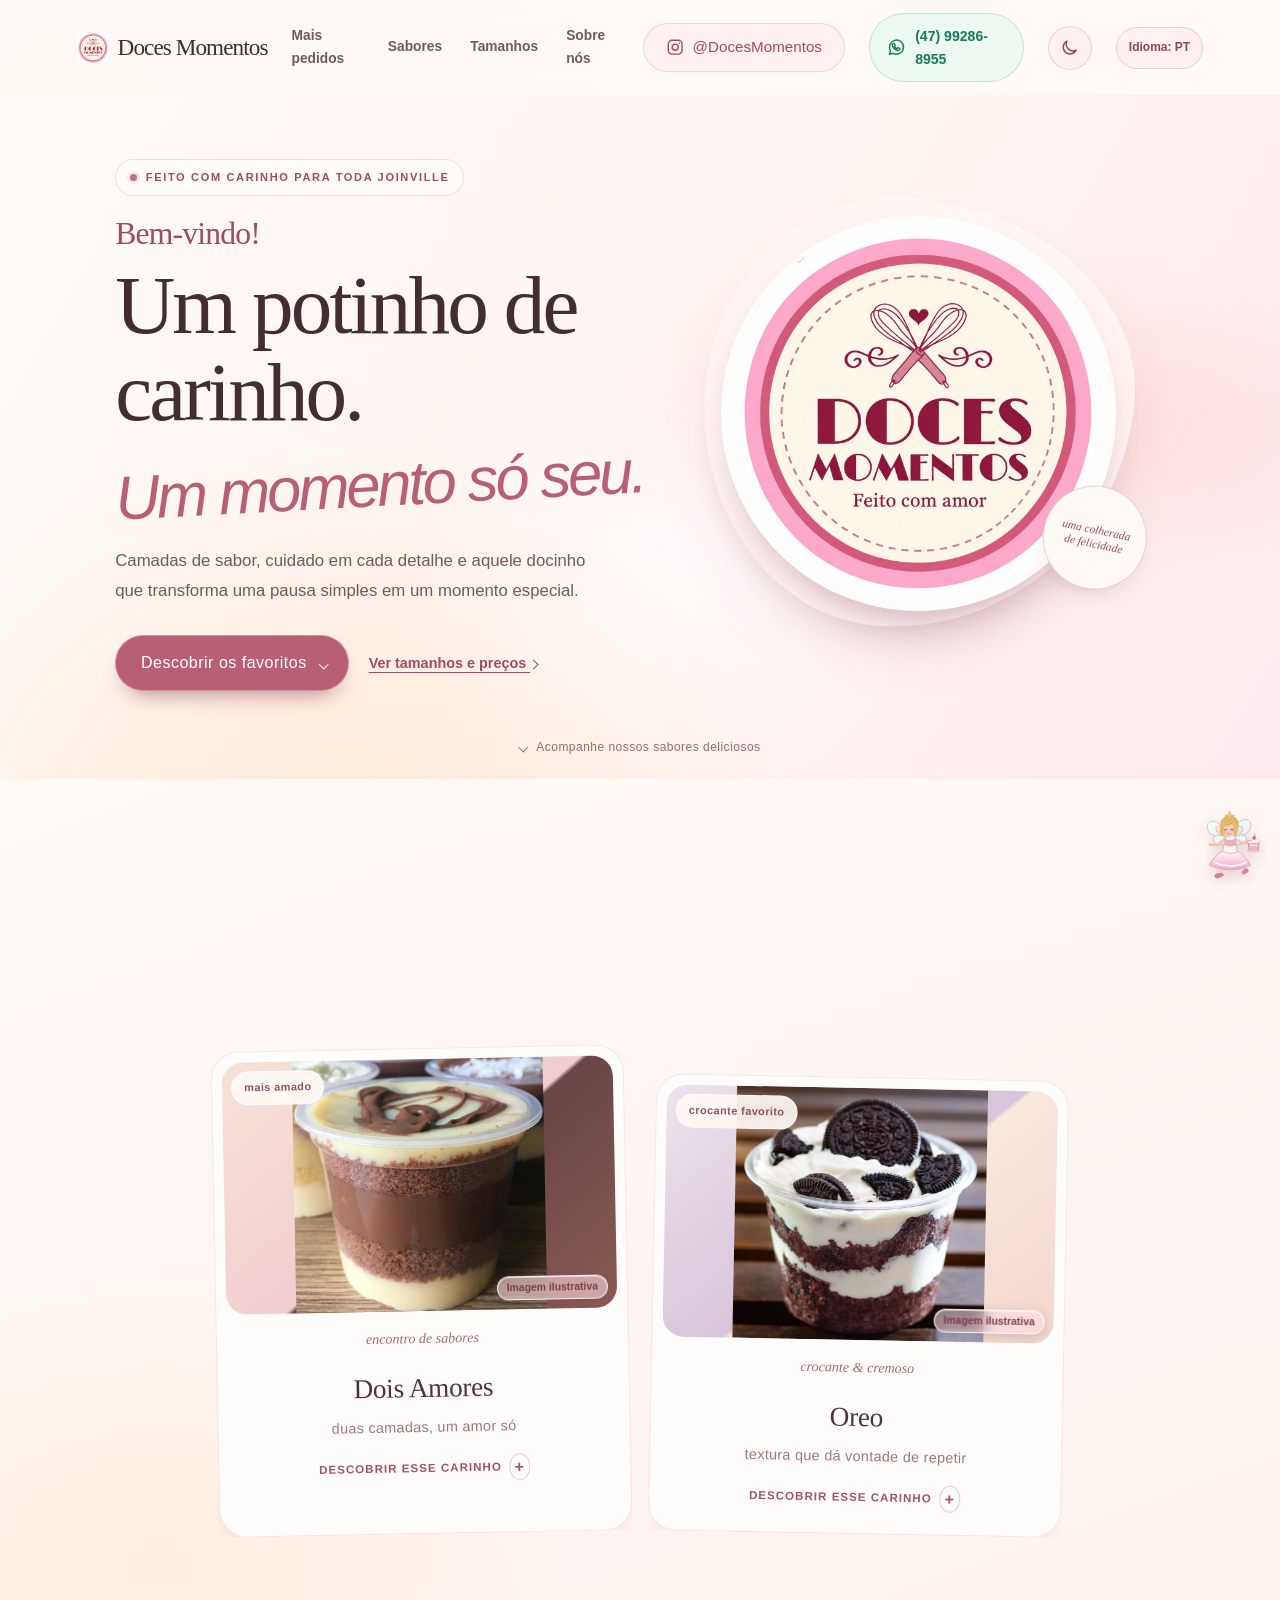
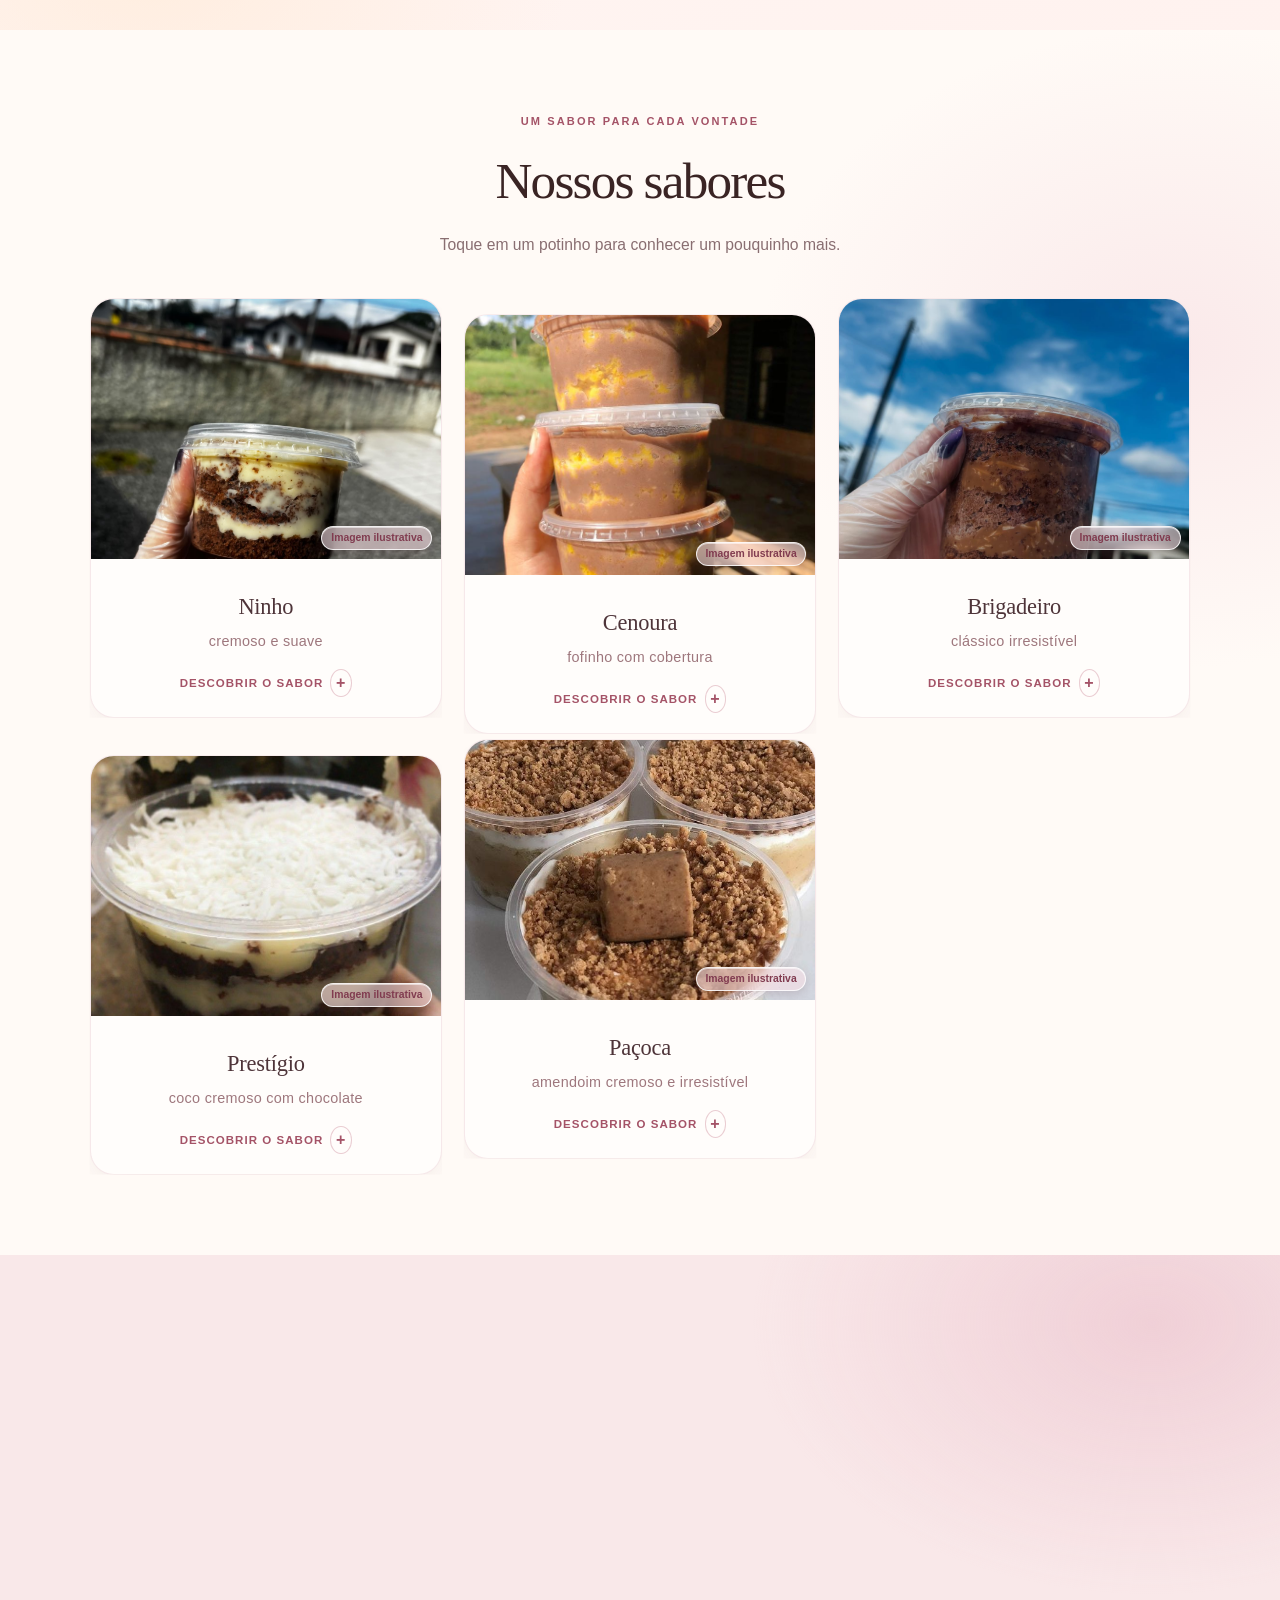
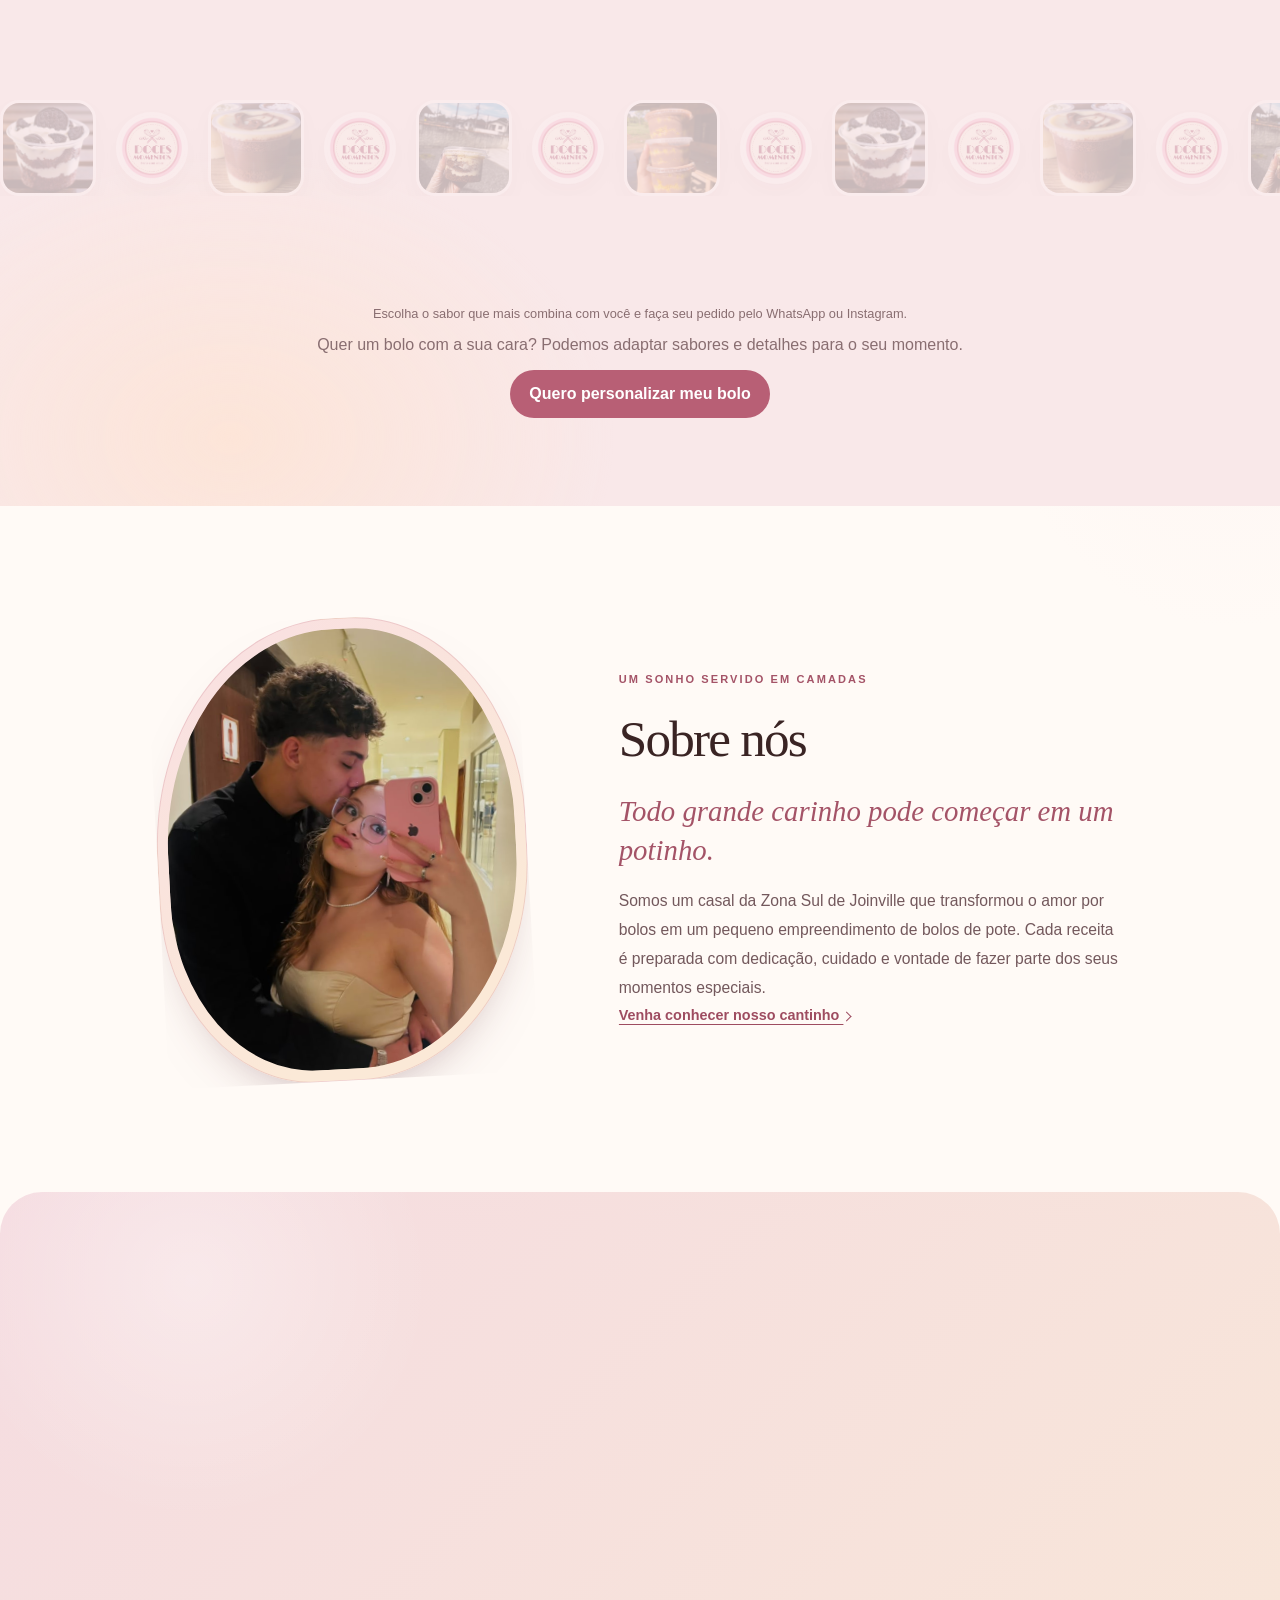
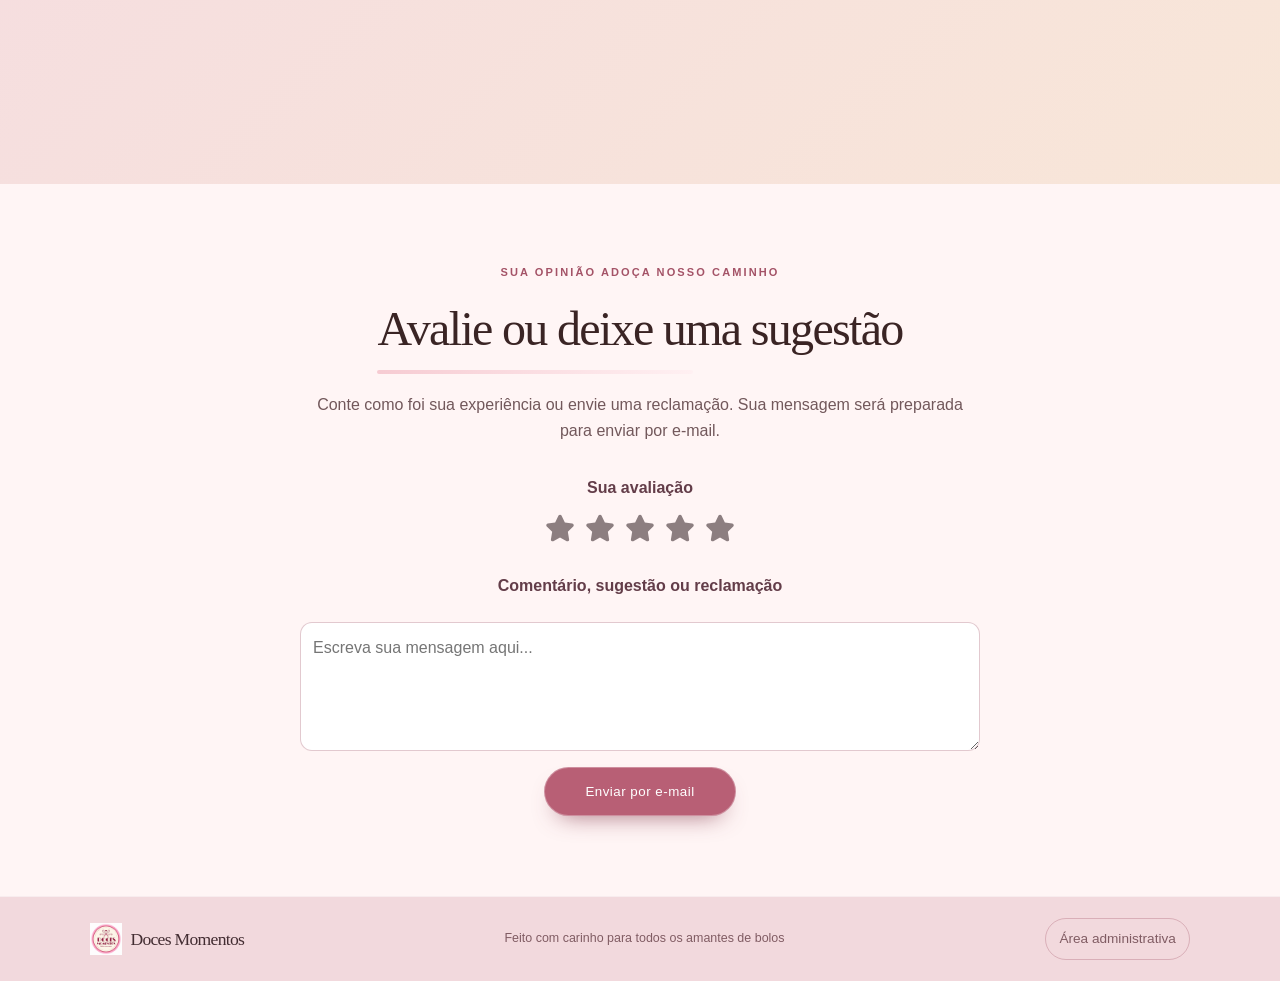
==== commit ad15b42d: "removendo elementos" ====
--- a/index.html
+++ b/index.html
@@ -16,14 +16,7 @@
 <body>
   <div class="entrada-site" role="status" aria-label="Carregando Doces Momentos" aria-live="polite">
     <div class="entrada-conteudo">
-      <div class="dots" aria-hidden="true">
-        <span class="dot" style="--i: 0"></span>
-        <span class="dot" style="--i: 1"></span>
-        <span class="dot" style="--i: 2"></span>
-        <span class="dot" style="--i: 3"></span>
-        <span class="dot" style="--i: 4"></span>
-        <span class="dot" style="--i: 5"></span>
-      </div>
+      <img class="entrada-logo" src="imagem/logo.jpeg" alt="Logo Doces Momentos">
       <p class="entrada-assinatura">feito com carinho, para adoçar seu dia</p>
     </div>
   </div>
--- a/assets/style.css
+++ b/assets/style.css
@@ -2874,54 +2874,33 @@
   color: #f0b7c5;
 }
 
-.dots {
-  --size: 64px;
-  --dot-size: 6px;
-  --dot-count: 6;
-  --color: #9e4c60;
-  --speed: 1s;
-  --spread: 60deg;
-  position: relative;
-  width: var(--size);
-  height: var(--size);
-}
-
-.dot {
-  position: absolute;
-  width: var(--size);
-  height: var(--size);
-  animation: dwl-dot-spin calc(var(--speed) * 5) infinite linear both;
-  animation-delay: calc(var(--i) * var(--speed) / (var(--dot-count) + 2) * -1);
-  rotate: calc(var(--i) * var(--spread) / (var(--dot-count) - 1));
-}
-
-.dot::before {
-  position: absolute;
-  bottom: 0;
-  left: 50%;
+.entrada-conteudo {
+  position: fixed;
+  top: 50%;
+  left: 50vw;
+  display: flex;
+  flex-direction: column;
+  align-items: center;
+  justify-content: center;
+  gap: 1rem;
+  width: min(90vw, 420px);
+  padding: 1rem;
+  text-align: center;
+  transform: translate(-50%, -50%);
+}
+
+.entrada-logo {
   display: block;
-  width: var(--dot-size);
-  height: var(--dot-size);
+  width: clamp(190px, 48vw, 280px);
+  height: clamp(190px, 48vw, 280px);
+  border: 8px solid rgba(255, 255, 255, 0.9);
   border-radius: 50%;
-  background: var(--color);
-  content: "";
-  transform: translate(-50%, -50%);
-}
-
-@keyframes dwl-dot-spin {
-  0% { transform: rotate(0deg); opacity: 1; }
-  2% { transform: rotate(20deg); opacity: 1; }
-  30% { transform: rotate(180deg); opacity: 1; }
-  41% { transform: rotate(380deg); opacity: 1; }
-  69% { transform: rotate(520deg); opacity: 1; }
-  76% { opacity: 1; }
-  76.1% { opacity: 0; }
-  80% { transform: rotate(720deg); }
-  100% { opacity: 0; }
+  object-fit: cover;
+  box-shadow: 0 18px 44px rgba(94, 48, 57, 0.2);
 }
 
 .entrada-assinatura {
-  margin-top: 1rem;
+  margin: 0;
 }
 
 .personalizacao-nota {
@@ -3226,13 +3205,6 @@
   }
 }
 
-@media (prefers-reduced-motion: reduce) {
-  .dot {
-    animation: none;
-    opacity: 1;
-  }
-}
-
 body[data-theme="dark"] footer {
   background: #302429;
 }
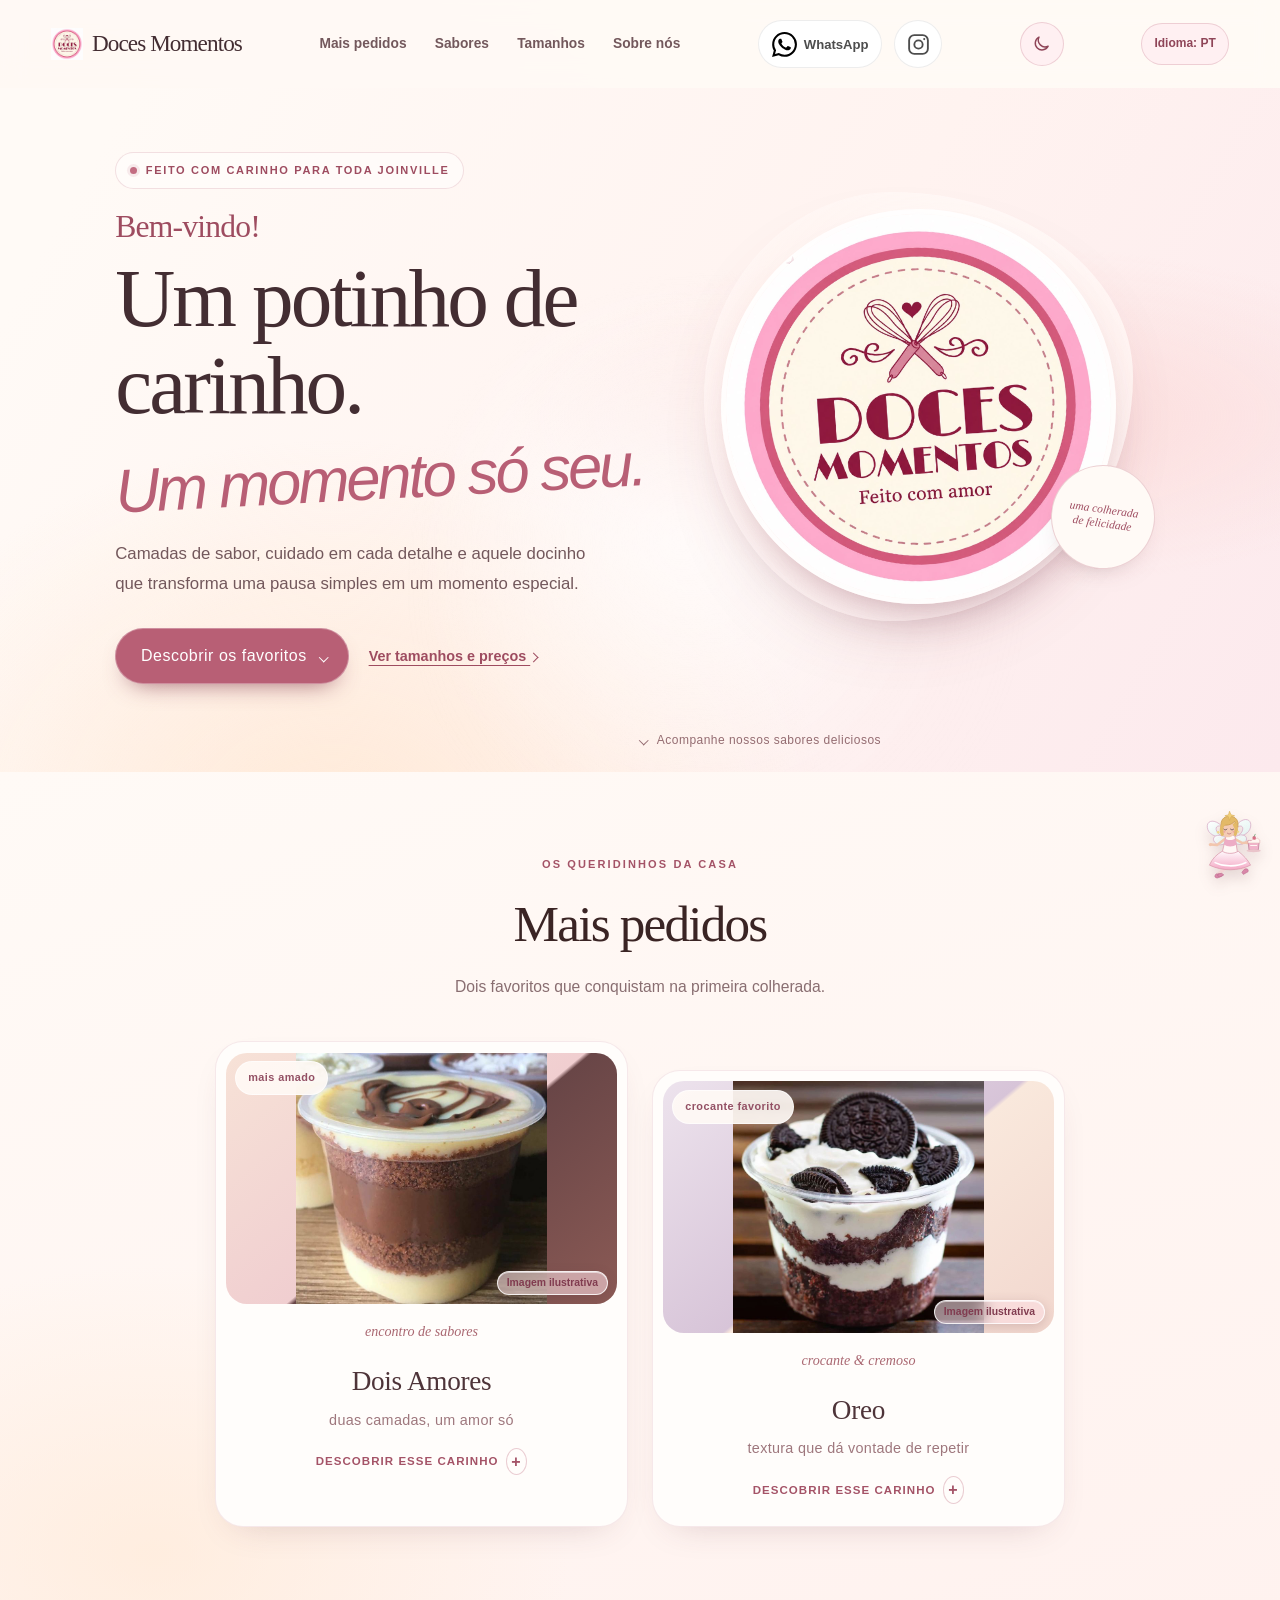
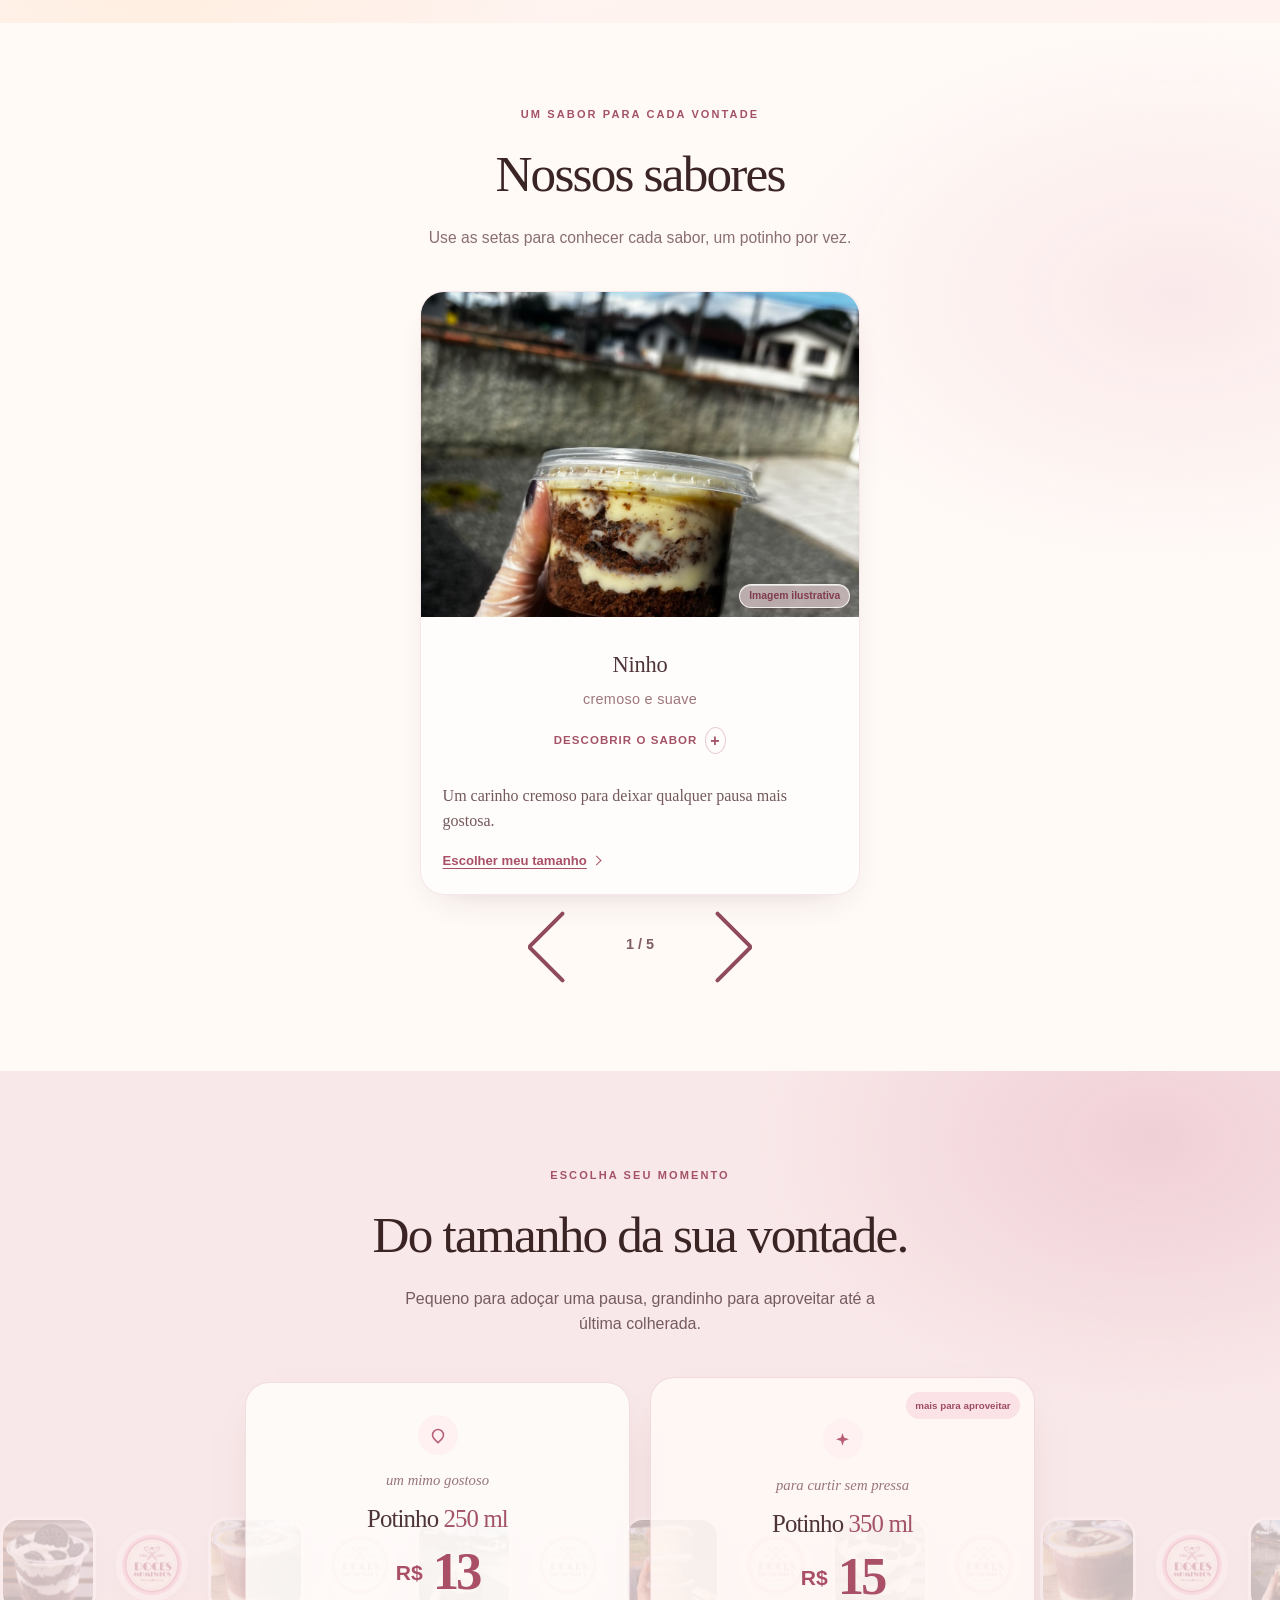
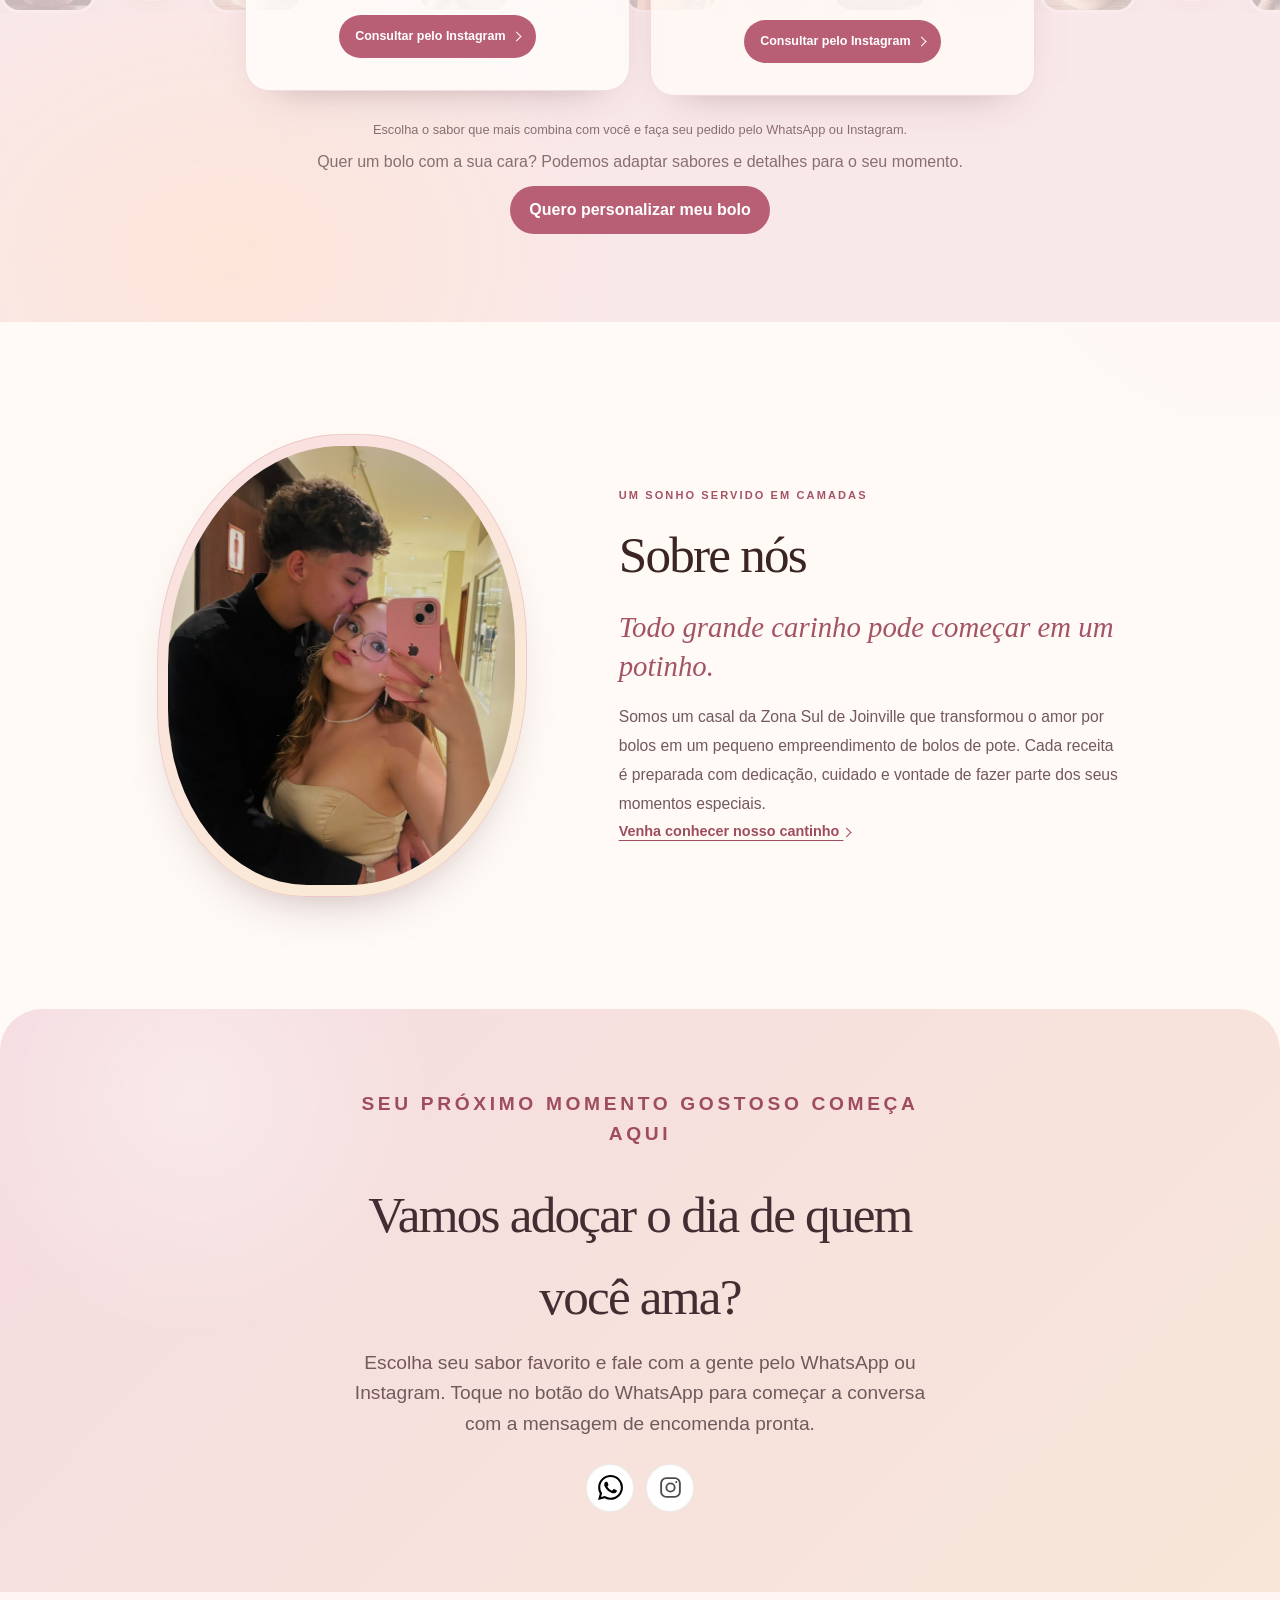
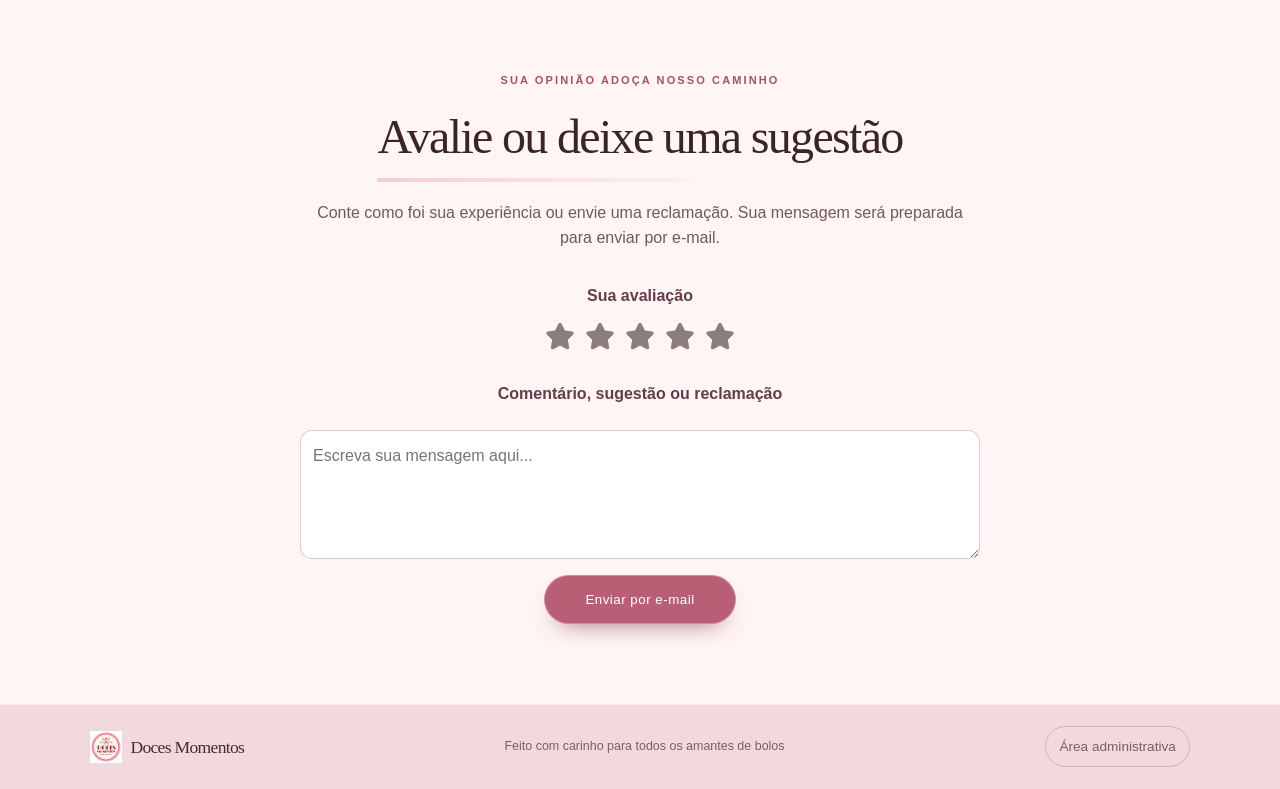
==== commit f66ed5de: "novos elementos para a praticidade da navegação" ====
--- a/index.html
+++ b/index.html
@@ -33,21 +33,23 @@
       <a href="#tamanhos">Tamanhos</a>
       <a href="#sobre">Sobre nós</a>
     </nav>
-    <a href="https://www.instagram.com/_docesmomentos___?mdxt=MWY5bmNpNzdxMGVsNQ==" target="_blank" rel="noopener" class="instagram-btn">
-      <svg class="icone-instagram" viewBox="0 0 24 24" aria-hidden="true" focusable="false">
-        <rect x="3" y="3" width="18" height="18" rx="5"></rect>
-        <circle cx="12" cy="12" r="4"></circle>
-        <circle class="icone-instagram-ponto" cx="17.5" cy="6.8" r="1"></circle>
-      </svg>
-      <span>@DocesMomentos</span>
-    </a>
-    <a class="whatsapp-btn" href="https://wa.me/5547992868955?text=Ol%C3%A1%2C%20queria%20encomendar%20o%20meu%20bolo%20de%20pote" target="_blank" rel="noopener" aria-label="Encomendar pelo WhatsApp: (47) 99286-8955">
-      <svg class="icone-whatsapp" viewBox="0 0 24 24" aria-hidden="true" focusable="false">
-        <path d="M20.2 11.7a8.1 8.1 0 0 1-11.9 7.1L4 20l1.2-4.1a8.1 8.1 0 1 1 15-4.2Z"></path>
-        <path d="M8.3 7.8c.2-.4.4-.4.7-.4h.4c.2 0 .3.1.4.4l.7 1.7c.1.2.1.4 0 .5l-.5.7c-.2.2-.2.4 0 .6.5.9 1.2 1.5 2.1 2 .2.1.4.1.6-.1l.7-.8c.2-.2.4-.2.6-.1l1.6.8c.2.1.3.2.3.4 0 .3-.2 1.1-.7 1.5-.5.4-1.1.6-1.8.5-.8-.1-1.8-.5-3.1-1.4-1.5-1.1-2.5-2.5-2.8-3.4-.4-.9-.3-1.7-.1-2.2.2-.4.6-.8.9-.9Z"></path>
-      </svg>
-      <span class="whatsapp-rotulo">(47) 99286-8955</span>
-    </a>
+    <ul class="example-2 social-icons" aria-label="Nossas redes sociais">
+      <li class="icon-content">
+        <a data-social="whatsapp" aria-label="WhatsApp (47) 99286-8955" href="https://wa.me/5547992868955?text=Ol%C3%A1%2C%20queria%20encomendar%20o%20meu%20bolo%20de%20pote" target="_blank" rel="noopener">
+          <span class="filled" aria-hidden="true"></span>
+          <svg viewBox="0 0 24 24" aria-hidden="true" focusable="false"><path d="M17.472 14.382c-.297-.149-1.758-.867-2.03-.967-.273-.099-.471-.148-.67.15-.197.297-.767.966-.94 1.164-.173.199-.347.223-.644.075-.297-.15-1.255-.463-2.39-1.475-.883-.788-1.48-1.761-1.653-2.059-.173-.297-.018-.458.13-.606.134-.133.298-.347.446-.52.149-.174.198-.298.298-.497.099-.198.05-.371-.025-.52-.075-.149-.669-1.612-.916-2.207-.242-.579-.487-.5-.669-.51-.173-.008-.371-.01-.57-.01-.198 0-.52.074-.792.372-.272.297-1.04 1.016-1.04 2.479 0 1.462 1.065 2.875 1.213 3.074.149.198 2.096 3.2 5.077 4.487.709.306 1.262.489 1.694.625.712.227 1.36.195 1.871.118.571-.085 1.758-.719 2.006-1.413.248-.694.248-1.289.173-1.413-.074-.124-.272-.198-.57-.347m-5.421 7.403h-.004a9.87 9.87 0 0 1-5.031-1.378l-.361-.214-3.741.982.998-3.648-.235-.374a9.86 9.86 0 0 1-1.51-5.26c.001-5.45 4.436-9.884 9.888-9.884 2.64 0 5.122 1.03 6.988 2.898a9.825 9.825 0 0 1 2.893 6.994c-.003 5.45-4.437 9.884-9.885 9.884m8.413-18.297A11.815 11.815 0 0 0 12.05 0C5.495 0 .16 5.335.157 11.892c0 2.096.547 4.142 1.588 5.945L.057 24l6.305-1.654a11.882 11.882 0 0 0 5.683 1.448h.005c6.554 0 11.89-5.335 11.893-11.893a11.821 11.821 0 0 0-3.48-8.413Z"></path></svg>
+          <span class="social-label">WhatsApp</span>
+        </a>
+        <span class="tooltip">WhatsApp</span>
+      </li>
+      <li class="icon-content">
+        <a data-social="instagram" aria-label="Instagram @DocesMomentos" href="https://www.instagram.com/_docesmomentos___?mdxt=MWY5bmNpNzdxMGVsNQ==" target="_blank" rel="noopener">
+          <span class="filled" aria-hidden="true"></span>
+          <svg viewBox="0 0 24 24" aria-hidden="true" focusable="false"><rect x="3" y="3" width="18" height="18" rx="5"></rect><circle cx="12" cy="12" r="4"></circle><circle cx="17.5" cy="6.8" r="1"></circle></svg>
+        </a>
+        <span class="tooltip">Instagram</span>
+      </li>
+    </ul>
     <button class="tema-toggle" type="button" aria-label="Ativar tema escuro" aria-pressed="false" title="Ativar tema escuro">
       <svg class="tema-icone tema-icone-lua" viewBox="0 0 24 24" aria-hidden="true" focusable="false">
         <path d="M20.2 15.2A8.5 8.5 0 0 1 8.8 3.8 8.5 8.5 0 1 0 20.2 15.2Z"></path>
@@ -130,7 +132,7 @@
       <div class="titulo-secao">
         <p class="sobrelinha">um sabor para cada vontade</p>
         <h2>Nossos sabores</h2>
-        <p>Toque em um potinho para conhecer um pouquinho mais.</p>
+        <p>Use as setas para conhecer cada sabor, um potinho por vez.</p>
       </div>
       <div class="grid-sabores grid-demais-sabores">
         <details class="card-sabor">
@@ -261,21 +263,22 @@
         <h2>Vamos adoçar o dia de quem você ama?</h2>
         <p>Escolha seu sabor favorito e fale com a gente pelo WhatsApp ou Instagram. Toque no botão do WhatsApp para começar a conversa com a mensagem de encomenda pronta.</p>
         <div class="contato-links">
-          <a class="whatsapp-grande" href="https://wa.me/5547992868955?text=Ol%C3%A1%2C%20queria%20encomendar%20o%20meu%20bolo%20de%20pote" target="_blank" rel="noopener" aria-label="Encomendar pelo WhatsApp: (47) 99286-8955">
-            <svg class="icone-whatsapp" viewBox="0 0 24 24" aria-hidden="true" focusable="false">
-              <path d="M20.2 11.7a8.1 8.1 0 0 1-11.9 7.1L4 20l1.2-4.1a8.1 8.1 0 1 1 15-4.2Z"></path>
-              <path d="M8.3 7.8c.2-.4.4-.4.7-.4h.4c.2 0 .3.1.4.4l.7 1.7c.1.2.1.4 0 .5l-.5.7c-.2.2-.2.4 0 .6.5.9 1.2 1.5 2.1 2 .2.1.4.1.6-.1l.7-.8c.2-.2.4-.2.6-.1l1.6.8c.2.1.3.2.3.4 0 .3-.2 1.1-.7 1.5-.5.4-1.1.6-1.8.5-.8-.1-1.8-.5-3.1-1.4-1.5-1.1-2.5-2.5-2.8-3.4-.4-.9-.3-1.7-.1-2.2.2-.4.6-.8.9-.9Z"></path>
-            </svg>
-            (47) 99286-8955
-          </a>
-          <a href="https://www.instagram.com/_docesmomentos___?mdxt=MWY5bmNpNzdxMGVsNQ==" target="_blank" rel="noopener" class="instagram-grande">
-            <svg class="icone-instagram" viewBox="0 0 24 24" aria-hidden="true" focusable="false">
-              <rect x="3" y="3" width="18" height="18" rx="5"></rect>
-              <circle cx="12" cy="12" r="4"></circle>
-              <circle class="icone-instagram-ponto" cx="17.5" cy="6.8" r="1"></circle>
-            </svg>
-            @DocesMomentos <span class="icone-seta" aria-hidden="true"></span>
-          </a>
+          <ul class="example-2 social-icons" aria-label="Fale com a gente nas redes sociais">
+            <li class="icon-content">
+              <a data-social="whatsapp" aria-label="WhatsApp (47) 99286-8955" href="https://wa.me/5547992868955?text=Ol%C3%A1%2C%20queria%20encomendar%20o%20meu%20bolo%20de%20pote" target="_blank" rel="noopener">
+                <span class="filled" aria-hidden="true"></span>
+                <svg viewBox="0 0 24 24" aria-hidden="true" focusable="false"><path d="M17.472 14.382c-.297-.149-1.758-.867-2.03-.967-.273-.099-.471-.148-.67.15-.197.297-.767.966-.94 1.164-.173.199-.347.223-.644.075-.297-.15-1.255-.463-2.39-1.475-.883-.788-1.48-1.761-1.653-2.059-.173-.297-.018-.458.13-.606.134-.133.298-.347.446-.52.149-.174.198-.298.298-.497.099-.198.05-.371-.025-.52-.075-.149-.669-1.612-.916-2.207-.242-.579-.487-.5-.669-.51-.173-.008-.371-.01-.57-.01-.198 0-.52.074-.792.372-.272.297-1.04 1.016-1.04 2.479 0 1.462 1.065 2.875 1.213 3.074.149.198 2.096 3.2 5.077 4.487.709.306 1.262.489 1.694.625.712.227 1.36.195 1.871.118.571-.085 1.758-.719 2.006-1.413.248-.694.248-1.289.173-1.413-.074-.124-.272-.198-.57-.347m-5.421 7.403h-.004a9.87 9.87 0 0 1-5.031-1.378l-.361-.214-3.741.982.998-3.648-.235-.374a9.86 9.86 0 0 1-1.51-5.26c.001-5.45 4.436-9.884 9.888-9.884 2.64 0 5.122 1.03 6.988 2.898a9.825 9.825 0 0 1 2.893 6.994c-.003 5.45-4.437 9.884-9.885 9.884m8.413-18.297A11.815 11.815 0 0 0 12.05 0C5.495 0 .16 5.335.157 11.892c0 2.096.547 4.142 1.588 5.945L.057 24l6.305-1.654a11.882 11.882 0 0 0 5.683 1.448h.005c6.554 0 11.89-5.335 11.893-11.893a11.821 11.821 0 0 0-3.48-8.413Z"></path></svg>
+              </a>
+              <span class="tooltip">WhatsApp</span>
+            </li>
+            <li class="icon-content">
+              <a data-social="instagram" aria-label="Instagram @DocesMomentos" href="https://www.instagram.com/_docesmomentos___?mdxt=MWY5bmNpNzdxMGVsNQ==" target="_blank" rel="noopener">
+                <span class="filled" aria-hidden="true"></span>
+                <svg viewBox="0 0 24 24" aria-hidden="true" focusable="false"><rect x="3" y="3" width="18" height="18" rx="5"></rect><circle cx="12" cy="12" r="4"></circle><circle cx="17.5" cy="6.8" r="1"></circle></svg>
+              </a>
+              <span class="tooltip">Instagram</span>
+            </li>
+          </ul>
         </div>
       </div>
     </section>
--- a/assets/style.css
+++ b/assets/style.css
@@ -610,6 +610,126 @@
   max-width: 1180px;
 }
 
+.grid-sabores[data-carousel] {
+  display: grid;
+  max-width: 440px;
+  grid-template-columns: minmax(0, 1fr);
+  justify-items: stretch;
+  margin-right: auto;
+  margin-left: auto;
+}
+
+.carousel-controls {
+  display: flex;
+  align-items: center;
+  justify-content: center;
+  gap: clamp(1rem, 4vw, 2rem);
+  margin: 1.25rem auto 0;
+}
+
+.carousel-controls[hidden] {
+  display: none;
+}
+
+.carousel-indicator {
+  min-width: 3.5rem;
+  color: #805c63;
+  font-size: 0.9rem;
+  font-weight: 700;
+  text-align: center;
+  font-variant-numeric: tabular-nums;
+}
+
+.carousel-arrow {
+  position: relative;
+  display: block;
+  width: clamp(40px, 12vw, 50px);
+  height: clamp(44px, 13vw, 60px);
+  padding: 0;
+  border: 0;
+  background: transparent;
+  cursor: pointer;
+  transition: transform 120ms ease;
+}
+
+.carousel-arrow:hover {
+  transform: scale(1.06);
+}
+
+.carousel-arrow:active {
+  transform: scale(0.92);
+}
+
+.carousel-arrow:focus-visible {
+  border-radius: 8px;
+  outline: 3px solid #a94f66;
+  outline-offset: 4px;
+}
+
+.carousel-arrow-prev {
+  transform: scaleX(-1);
+}
+
+.carousel-arrow-prev:hover {
+  transform: scaleX(-1) scale(1.06);
+}
+
+.carousel-arrow-prev:active {
+  transform: scaleX(-1) scale(0.92);
+}
+
+.carousel-arrow .arrow-top,
+.carousel-arrow .arrow-bottom {
+  position: absolute;
+  top: 50%;
+  left: 0;
+  width: 100%;
+  height: 4px;
+  border-radius: 99px;
+  background: #8f4a5c;
+}
+
+.carousel-arrow .arrow-top {
+  transform: rotate(45deg);
+  transform-origin: bottom right;
+}
+
+.carousel-arrow .arrow-bottom {
+  transform: rotate(-45deg);
+  transform-origin: top right;
+}
+
+.carousel-arrow .arrow-top::after,
+.carousel-arrow .arrow-bottom::after {
+  position: absolute;
+  top: 0;
+  height: 100%;
+  border-radius: inherit;
+  background: #d46b6b;
+  content: "";
+  transition: left 160ms ease, right 160ms ease;
+}
+
+.carousel-arrow .arrow-top::after {
+  right: 0;
+  left: 100%;
+}
+
+.carousel-arrow .arrow-bottom::after {
+  right: 100%;
+  left: 0;
+}
+
+.carousel-arrow:hover .arrow-top::after,
+.carousel-arrow:focus-visible .arrow-top::after {
+  left: 0;
+}
+
+.carousel-arrow:hover .arrow-bottom::after,
+.carousel-arrow:focus-visible .arrow-bottom::after {
+  right: 0;
+}
+
 .card-sabor {
   min-width: 0;
   border: 1px solid rgba(184, 95, 117, 0.13);
@@ -622,8 +742,19 @@
 
 .card-resumo {
   display: block;
-  cursor: pointer;
   list-style: none;
+}
+
+.card-sabor[hidden] {
+  display: none;
+}
+
+.card-sabor .card-detalhes {
+  display: none;
+}
+
+.card-sabor.is-active .card-detalhes {
+  display: block;
 }
 
 .card-resumo::-webkit-details-marker {
@@ -882,8 +1013,29 @@
 
 .site-header {
   min-height: 76px;
-  padding: 0.8rem 6%;
-  gap: 1.5rem;
+  min-height: 88px;
+  padding: 0.9rem 4%;
+  gap: 1rem;
+}
+
+.site-header .social-icons {
+  flex-shrink: 0;
+}
+
+.site-header .social-label {
+  position: relative;
+  z-index: 1;
+  margin-left: 0.45rem;
+  font-size: 0.82rem;
+  font-weight: 700;
+  white-space: nowrap;
+}
+
+.site-header .social-icons [data-social="whatsapp"] {
+  width: auto;
+  min-width: 48px;
+  padding: 0 0.8rem;
+  border-radius: 99px;
 }
 
 .site-header .logo,
@@ -1796,7 +1948,7 @@
 @media (max-width: 900px) {
   .site-header {
     flex-wrap: wrap;
-    gap: 0.65rem 1rem;
+    gap: 0.65rem 0.8rem;
   }
 
   .navegacao {
@@ -1828,7 +1980,7 @@
 
 @media (max-width: 640px) {
   .site-header {
-    padding: 0.7rem 5%;
+    padding: 0.7rem 4%;
   }
 
   .site-header .logo {
@@ -1841,18 +1993,21 @@
     justify-content: center;
   }
 
-  .site-header .whatsapp-btn {
-    width: 42px;
-    min-width: 42px;
-    height: 42px;
-    padding: 0;
+  .site-header .social-icons {
+    order: 2;
+    margin-left: auto;
+  }
+
+  .site-header .social-icons [data-social="whatsapp"] {
+    min-height: 42px;
+    padding: 0 0.65rem;
+  }
+
+  .site-header .social-label {
+    font-size: 0.7rem;
   }
 
   .site-header .instagram-btn span:not(:first-child) {
-    display: none;
-  }
-
-  .site-header .whatsapp-rotulo {
     display: none;
   }
 
@@ -2331,17 +2486,15 @@
 }
 
 html.js .revelar-rolagem {
-  clip-path: inset(0 0 100% 0);
   opacity: 0;
-  transition:
-    clip-path 640ms var(--ease-in-out),
-    opacity 500ms var(--ease-out);
+  transform: translateY(24px);
+  transition: opacity 650ms var(--ease-out), transform 700ms var(--ease-out);
   transition-delay: var(--atraso-revelacao, 0ms);
 }
 
 html.js .revelar-rolagem[data-visivel] {
-  clip-path: inset(0);
   opacity: 1;
+  transform: translateY(0);
 }
 
 .card-sabor.revelar-rolagem {
@@ -3230,6 +3383,130 @@
   transition: none;
 }
 
+.example-2 {
+  display: flex;
+  align-items: center;
+  justify-content: center;
+  gap: 0.75rem;
+  margin: 0;
+  padding: 0;
+  list-style: none;
+}
+
+.example-2 .icon-content {
+  position: relative;
+  margin: 0;
+}
+
+.example-2 .icon-content > a {
+  position: relative;
+  display: flex;
+  width: 48px;
+  height: 48px;
+  align-items: center;
+  justify-content: center;
+  overflow: hidden;
+  border: 1px solid rgba(77, 77, 77, 0.1);
+  border-radius: 50%;
+  background: #fff;
+  color: #4d4d4d;
+  text-decoration: none;
+  transition: box-shadow 250ms ease, color 250ms ease, transform 250ms ease;
+}
+
+.example-2 .icon-content > a:hover,
+.example-2 .icon-content > a:focus-visible {
+  color: #fff;
+  box-shadow: 0 5px 16px rgba(0, 0, 0, 0.16);
+  transform: translateY(-2px);
+}
+
+.example-2 .icon-content > a:focus-visible {
+  outline: 3px solid #a94f66;
+  outline-offset: 3px;
+}
+
+.example-2 .icon-content > a svg {
+  position: relative;
+  z-index: 1;
+  width: 25px;
+  height: 25px;
+}
+
+.example-2 .icon-content > a[data-social="instagram"] svg {
+  fill: none;
+  stroke: currentColor;
+  stroke-width: 1.8;
+}
+
+.example-2 .icon-content > a[data-social="instagram"] svg circle:last-child {
+  fill: currentColor;
+  stroke: none;
+}
+
+.example-2 .filled {
+  position: absolute;
+  right: 0;
+  bottom: 0;
+  left: 0;
+  height: 0;
+  background: #128c7e;
+  transition: height 250ms ease;
+}
+
+.example-2 .icon-content > a:hover .filled,
+.example-2 .icon-content > a:focus-visible .filled {
+  height: 100%;
+}
+
+.example-2 [data-social="whatsapp"] .filled,
+.example-2 [data-social="whatsapp"] ~ .tooltip {
+  background: #128c7e;
+}
+
+.example-2 [data-social="instagram"] .filled,
+.example-2 [data-social="instagram"] ~ .tooltip {
+  background: linear-gradient(45deg, #405de6, #5b51db, #b33ab4, #c135b4, #e1306c, #fd1f1f);
+}
+
+.example-2 .tooltip {
+  position: absolute;
+  top: -30px;
+  left: 50%;
+  visibility: hidden;
+  padding: 0.35rem 0.65rem;
+  border-radius: 5px;
+  color: #fff;
+  font-size: 0.78rem;
+  opacity: 0;
+  pointer-events: none;
+  transform: translateX(-50%);
+  transition: opacity 180ms ease, top 180ms ease, visibility 180ms ease;
+}
+
+.example-2 .icon-content:hover .tooltip,
+.example-2 .icon-content:focus-within .tooltip {
+  top: -42px;
+  visibility: visible;
+  opacity: 1;
+}
+
+.contato-links {
+  display: flex;
+  justify-content: center;
+}
+
+body[data-theme="dark"] .example-2 .icon-content > a {
+  border-color: rgba(240, 183, 197, 0.2);
+  background: #3b2a31;
+  color: #f4c3ce;
+}
+
+body[data-theme="dark"] .example-2 .icon-content > a:hover,
+body[data-theme="dark"] .example-2 .icon-content > a:focus-visible {
+  color: #fff;
+}
+
 @media (max-width: 640px) {
   .site-header {
     gap: 0.5rem 0.45rem;
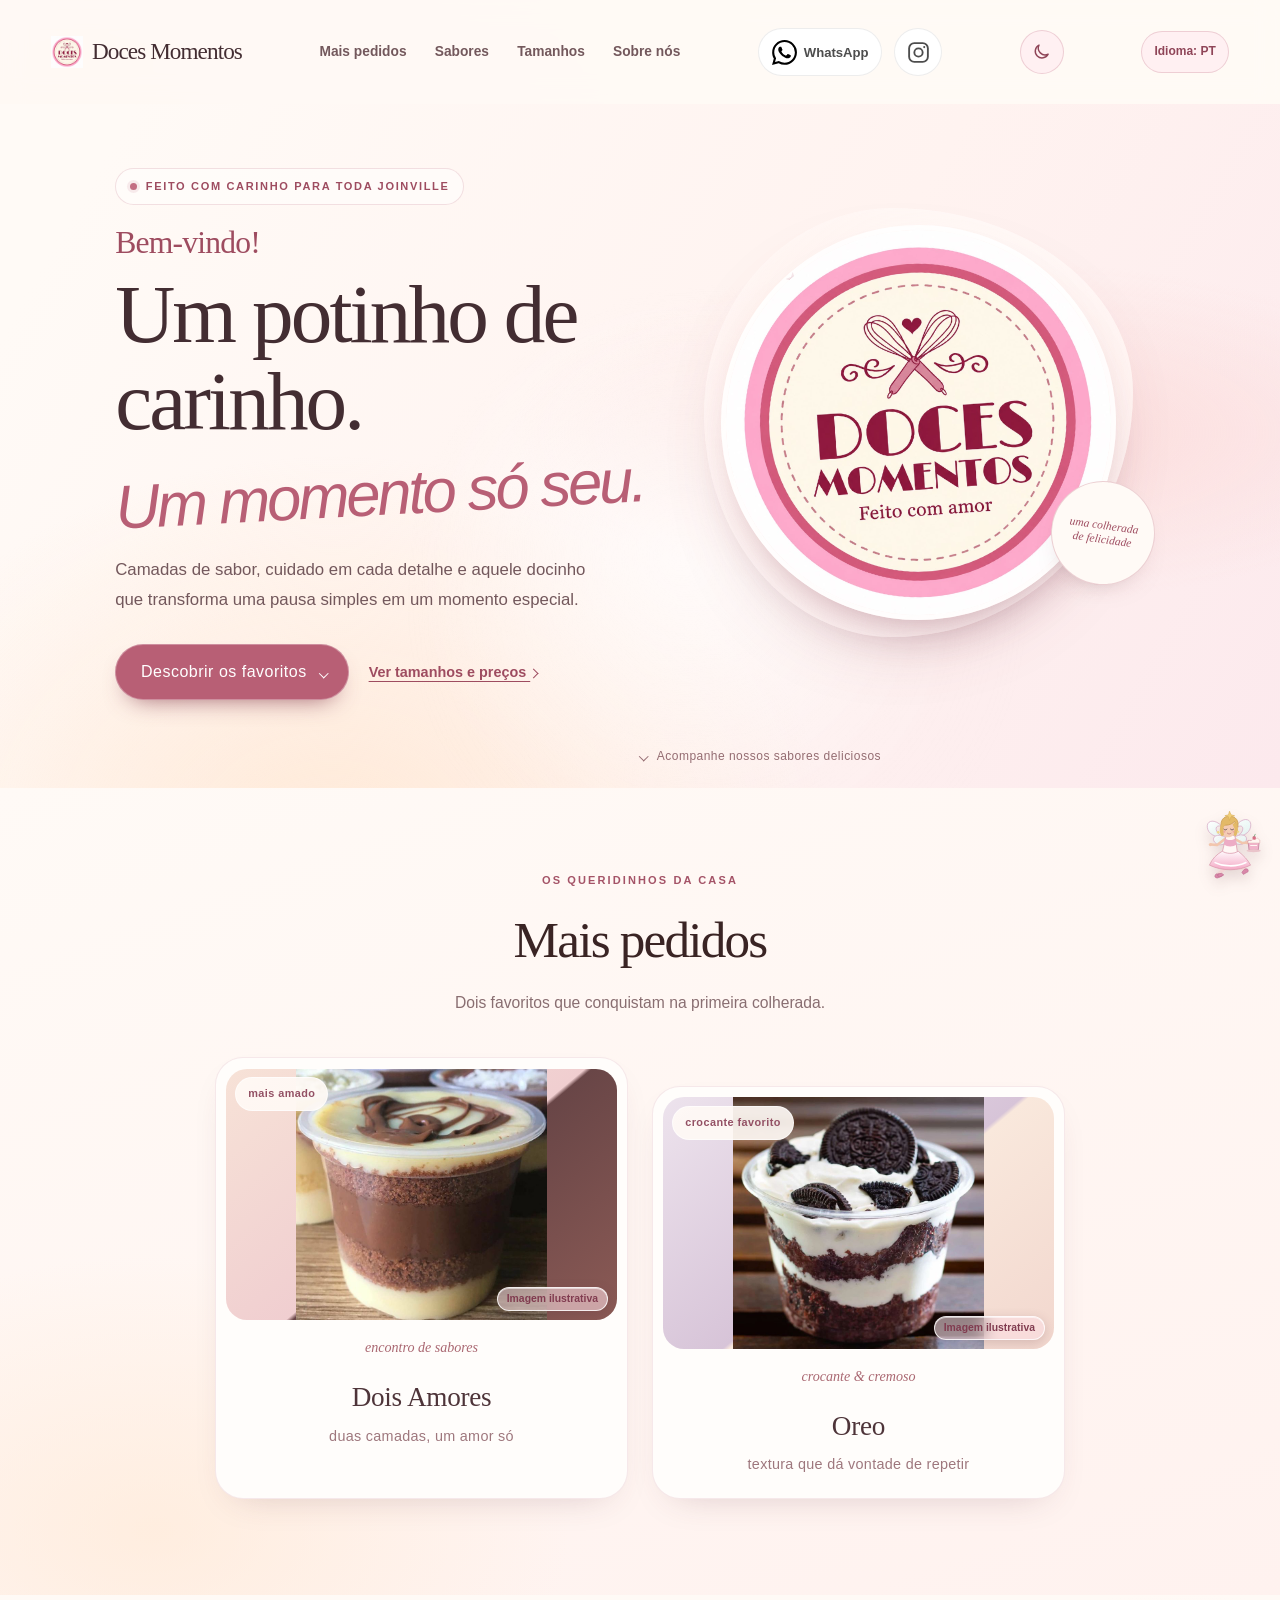
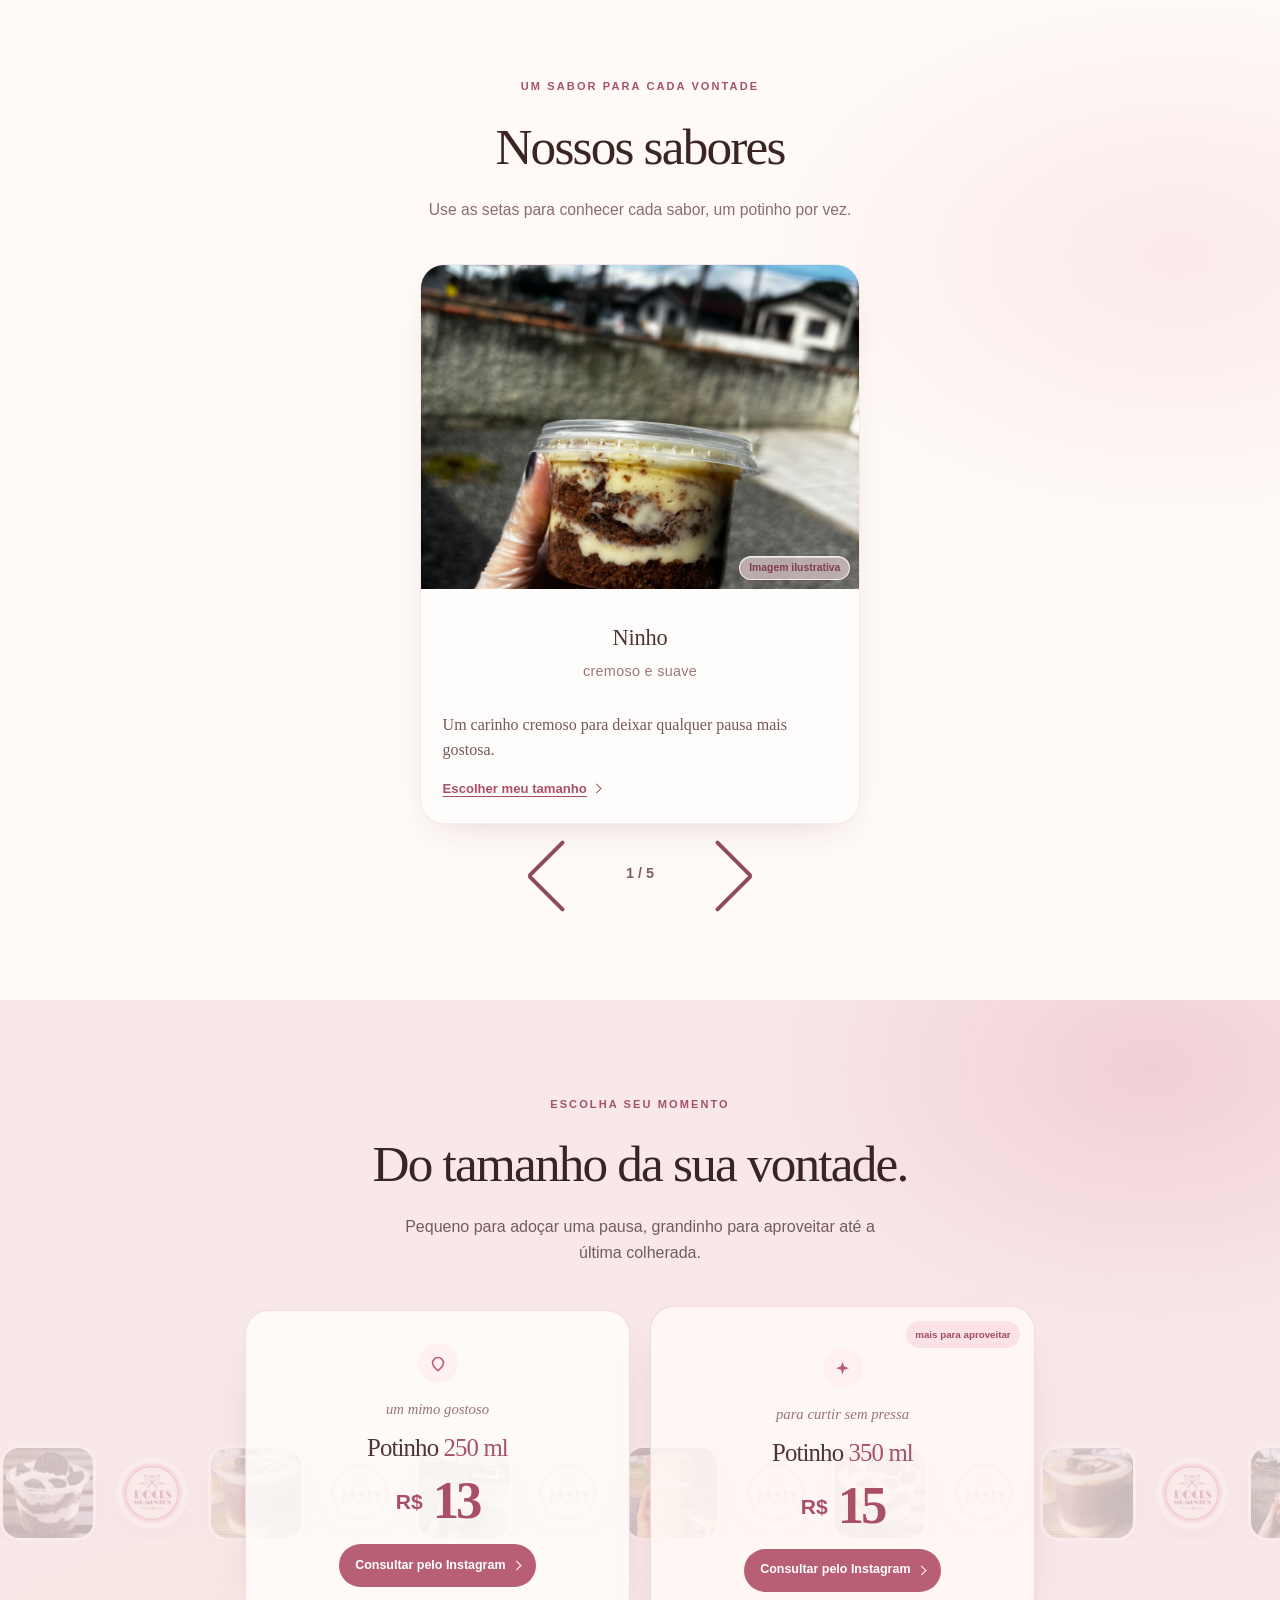
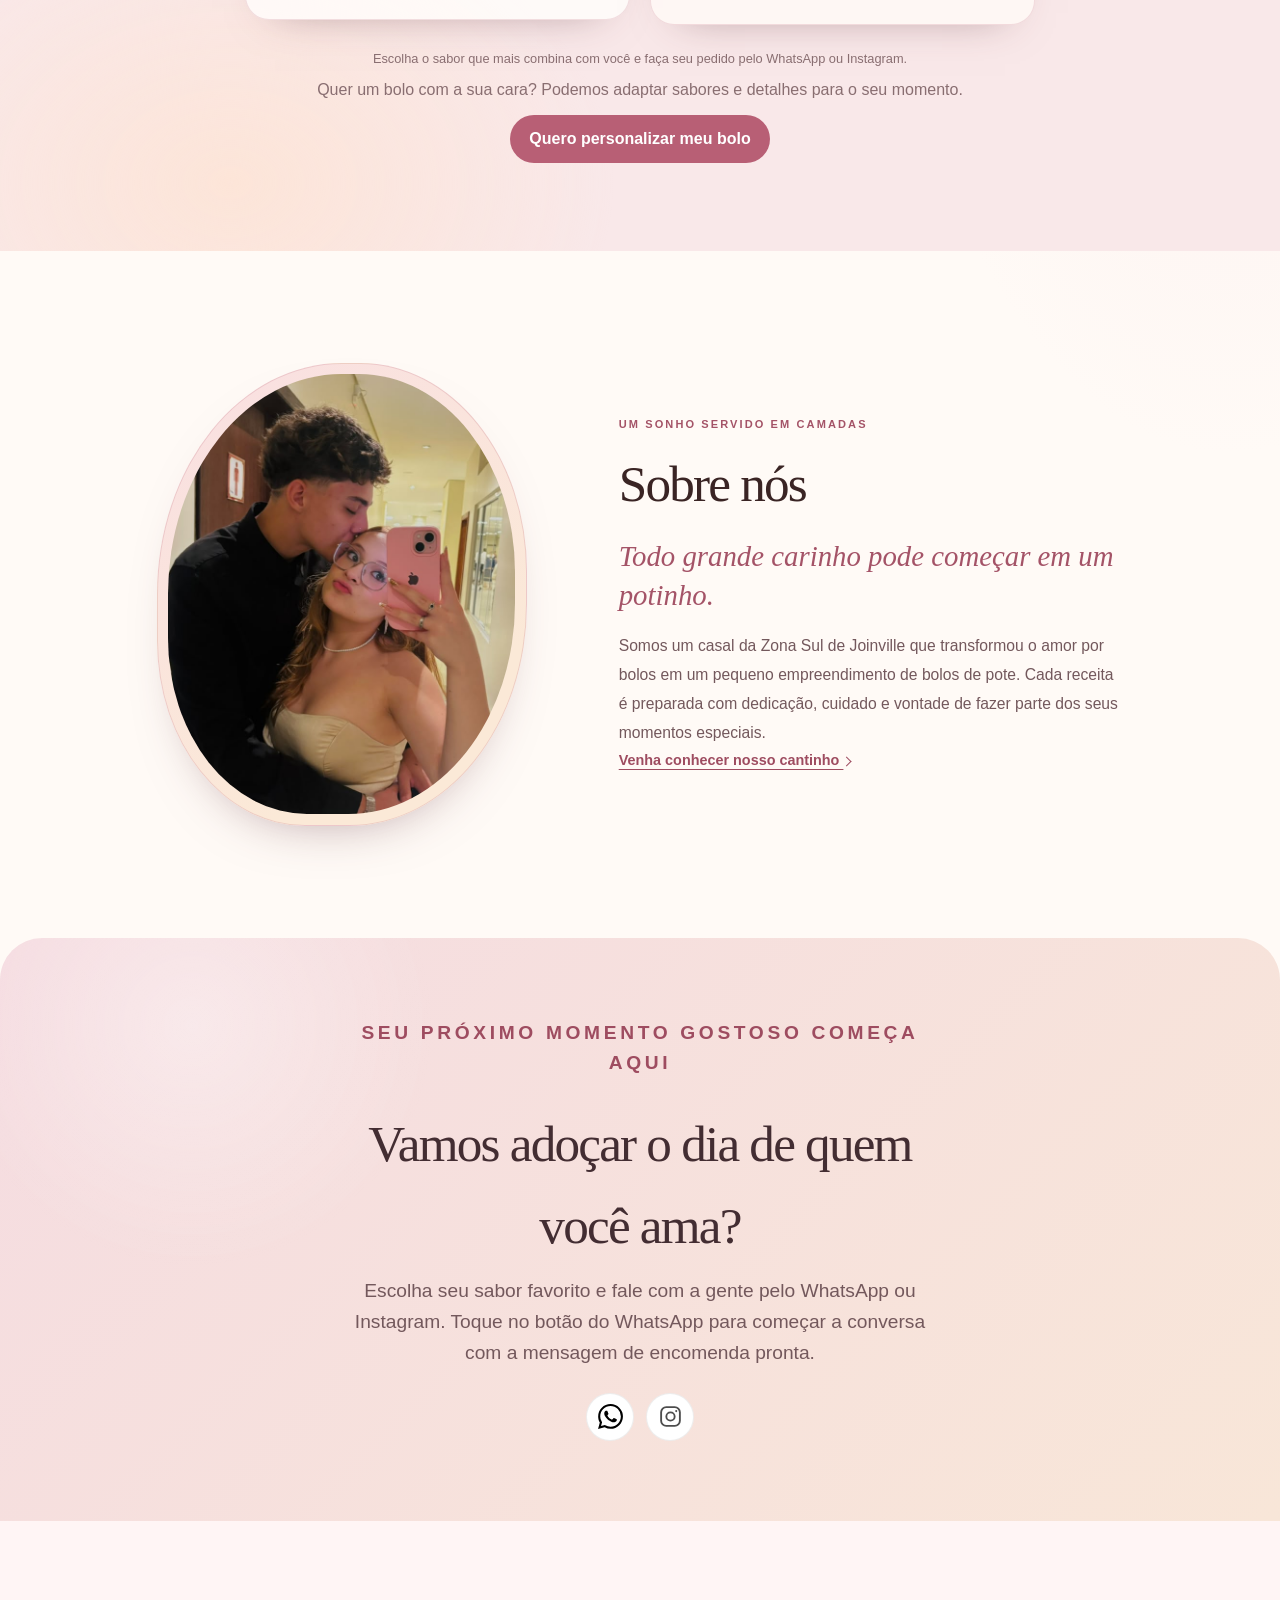
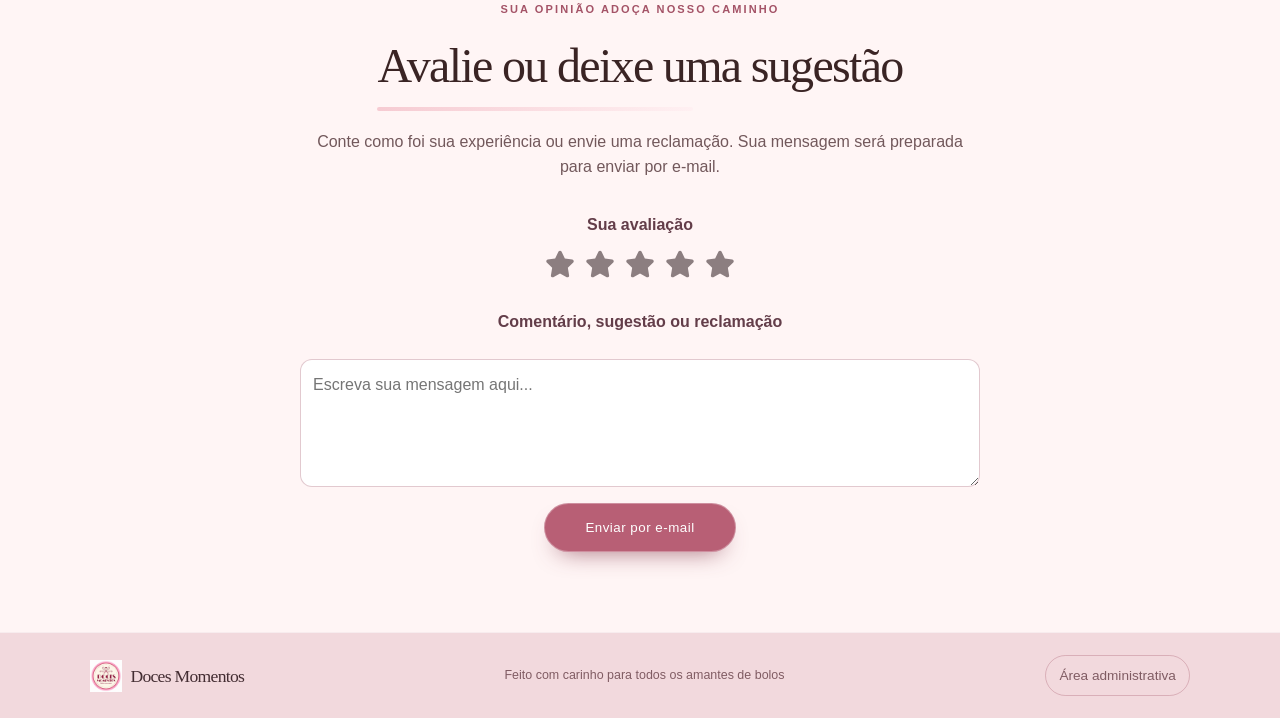
==== commit 16526382: "retirando elementos antigos nao funcionais" ====
--- a/index.html
+++ b/index.html
@@ -107,7 +107,6 @@
               <span class="sabor-edicao">encontro de sabores</span>
               <div class="sabor-nome">Dois Amores</div>
               <div class="sabor-desc">duas camadas, um amor só</div>
-              <span class="card-indicacao">descobrir esse carinho <span aria-hidden="true">+</span></span>
             </div>
           </summary>
           <div class="card-detalhes"><p>Uma combinação deliciosa de chocolate e creme, para quem nunca quis escolher só um.</p><a href="#tamanhos">Escolher meu tamanho <span class="icone-seta" aria-hidden="true"></span></a></div>
@@ -120,7 +119,6 @@
               <span class="sabor-edicao">crocante & cremoso</span>
               <div class="sabor-nome">Oreo</div>
               <div class="sabor-desc">textura que dá vontade de repetir</div>
-              <span class="card-indicacao">descobrir esse carinho <span aria-hidden="true">+</span></span>
             </div>
           </summary>
           <div class="card-detalhes"><p>Creme suave com pedacinhos crocantes: o equilíbrio perfeito para uma pausa gostosa.</p><a href="#tamanhos">Escolher meu tamanho <span class="icone-seta" aria-hidden="true"></span></a></div>
@@ -136,24 +134,24 @@
       </div>
       <div class="grid-sabores grid-demais-sabores">
         <details class="card-sabor">
-          <summary class="card-resumo"><div class="card-imagem"><img src="imagem/ninho.jpeg" alt="Bolo de pote Ninho" loading="lazy"></div><div class="card-conteudo"><div class="sabor-nome">Ninho</div><div class="sabor-desc">cremoso e suave</div><span class="card-indicacao">descobrir o sabor <span aria-hidden="true">+</span></span></div></summary>
+          <summary class="card-resumo"><div class="card-imagem"><img src="imagem/ninho.jpeg" alt="Bolo de pote Ninho" loading="lazy"></div><div class="card-conteudo"><div class="sabor-nome">Ninho</div><div class="sabor-desc">cremoso e suave</div></div></summary>
           <div class="card-detalhes"><p>Um carinho cremoso para deixar qualquer pausa mais gostosa.</p><a href="#tamanhos">Escolher meu tamanho <span class="icone-seta" aria-hidden="true"></span></a></div>
         </details>
     
         <details class="card-sabor">
-          <summary class="card-resumo"><div class="card-imagem"><img src="imagem/cenoura.jpg" alt="Bolos de pote de cenoura" loading="lazy"></div><div class="card-conteudo"><div class="sabor-nome">Cenoura</div><div class="sabor-desc">fofinho com cobertura</div><span class="card-indicacao">descobrir o sabor <span aria-hidden="true">+</span></span></div></summary>
+          <summary class="card-resumo"><div class="card-imagem"><img src="imagem/cenoura.jpg" alt="Bolos de pote de cenoura" loading="lazy"></div><div class="card-conteudo"><div class="sabor-nome">Cenoura</div><div class="sabor-desc">fofinho com cobertura</div></div></summary>
           <div class="card-detalhes"><p>Um clássico fofinho com cobertura, feito para acompanhar boas conversas.</p><a href="#tamanhos">Escolher meu tamanho <span class="icone-seta" aria-hidden="true"></span></a></div>
         </details>
         <details class="card-sabor">
-          <summary class="card-resumo"><div class="card-imagem"><img src="imagem/brigadeiro.jpeg" alt="Bolo de pote de brigadeiro" loading="lazy"></div><div class="card-conteudo"><div class="sabor-nome">Brigadeiro</div><div class="sabor-desc">clássico irresistível</div><span class="card-indicacao">descobrir o sabor <span aria-hidden="true">+</span></span></div></summary>
+          <summary class="card-resumo"><div class="card-imagem"><img src="imagem/brigadeiro.jpeg" alt="Bolo de pote de brigadeiro" loading="lazy"></div><div class="card-conteudo"><div class="sabor-nome">Brigadeiro</div><div class="sabor-desc">clássico irresistível</div></div></summary>
           <div class="card-detalhes"><p>O clássico que tem gostinho de festa e nunca sai de moda.</p><a href="#tamanhos">Escolher meu tamanho <span class="icone-seta" aria-hidden="true"></span></a></div>
         </details>
         <details class="card-sabor">
-          <summary class="card-resumo"><div class="card-imagem"><img src="imagem/prestigio.jpg" alt="Bolo de pote de Prestígio com coco e chocolate" loading="lazy"></div><div class="card-conteudo"><div class="sabor-nome">Prestígio</div><div class="sabor-desc">coco cremoso com chocolate</div><span class="card-indicacao">descobrir o sabor <span aria-hidden="true">+</span></span></div></summary>
+          <summary class="card-resumo"><div class="card-imagem"><img src="imagem/prestigio.jpg" alt="Bolo de pote de Prestígio com coco e chocolate" loading="lazy"></div><div class="card-conteudo"><div class="sabor-nome">Prestígio</div><div class="sabor-desc">coco cremoso com chocolate</div></div></summary>
           <div class="card-detalhes"><p>A combinação de coco e chocolate para quem gosta de um sabor marcante e cremoso.</p><a href="#tamanhos">Escolher meu tamanho <span class="icone-seta" aria-hidden="true"></span></a></div>
         </details>
         <details class="card-sabor">
-          <summary class="card-resumo"><div class="card-imagem"><img src="imagem/paçoca.jpg" alt="Bolo de pote de paçoca" loading="lazy"></div><div class="card-conteudo"><div class="sabor-nome">Paçoca</div><div class="sabor-desc">amendoim cremoso e irresistível</div><span class="card-indicacao">descobrir o sabor <span aria-hidden="true">+</span></span></div></summary>
+          <summary class="card-resumo"><div class="card-imagem"><img src="imagem/paçoca.jpg" alt="Bolo de pote de paçoca" loading="lazy"></div><div class="card-conteudo"><div class="sabor-nome">Paçoca</div><div class="sabor-desc">amendoim cremoso e irresistível</div></div></summary>
           <div class="card-detalhes"><p>O gostinho da paçoca em um creme suave, perfeito para adoçar qualquer pausa.</p><a href="#tamanhos">Escolher meu tamanho <span class="icone-seta" aria-hidden="true"></span></a></div>
         </details>
       </div>
--- a/assets/style.css
+++ b/assets/style.css
@@ -1012,9 +1012,8 @@
 }
 
 .site-header {
-  min-height: 76px;
-  min-height: 88px;
-  padding: 0.9rem 4%;
+  min-height: 104px;
+  padding: 1.2rem 4%;
   gap: 1rem;
 }
 
@@ -1975,6 +1974,20 @@
 
   .sobre-section {
     gap: 2.5rem;
+  }
+}
+
+@media (min-width: 901px) and (max-width: 1100px) {
+  .site-header {
+    flex-wrap: wrap;
+    gap: 0.75rem 0.9rem;
+  }
+
+  .site-header .navegacao {
+    order: 3;
+    width: 100%;
+    justify-content: center;
+    padding-top: 0.35rem;
   }
 }
 
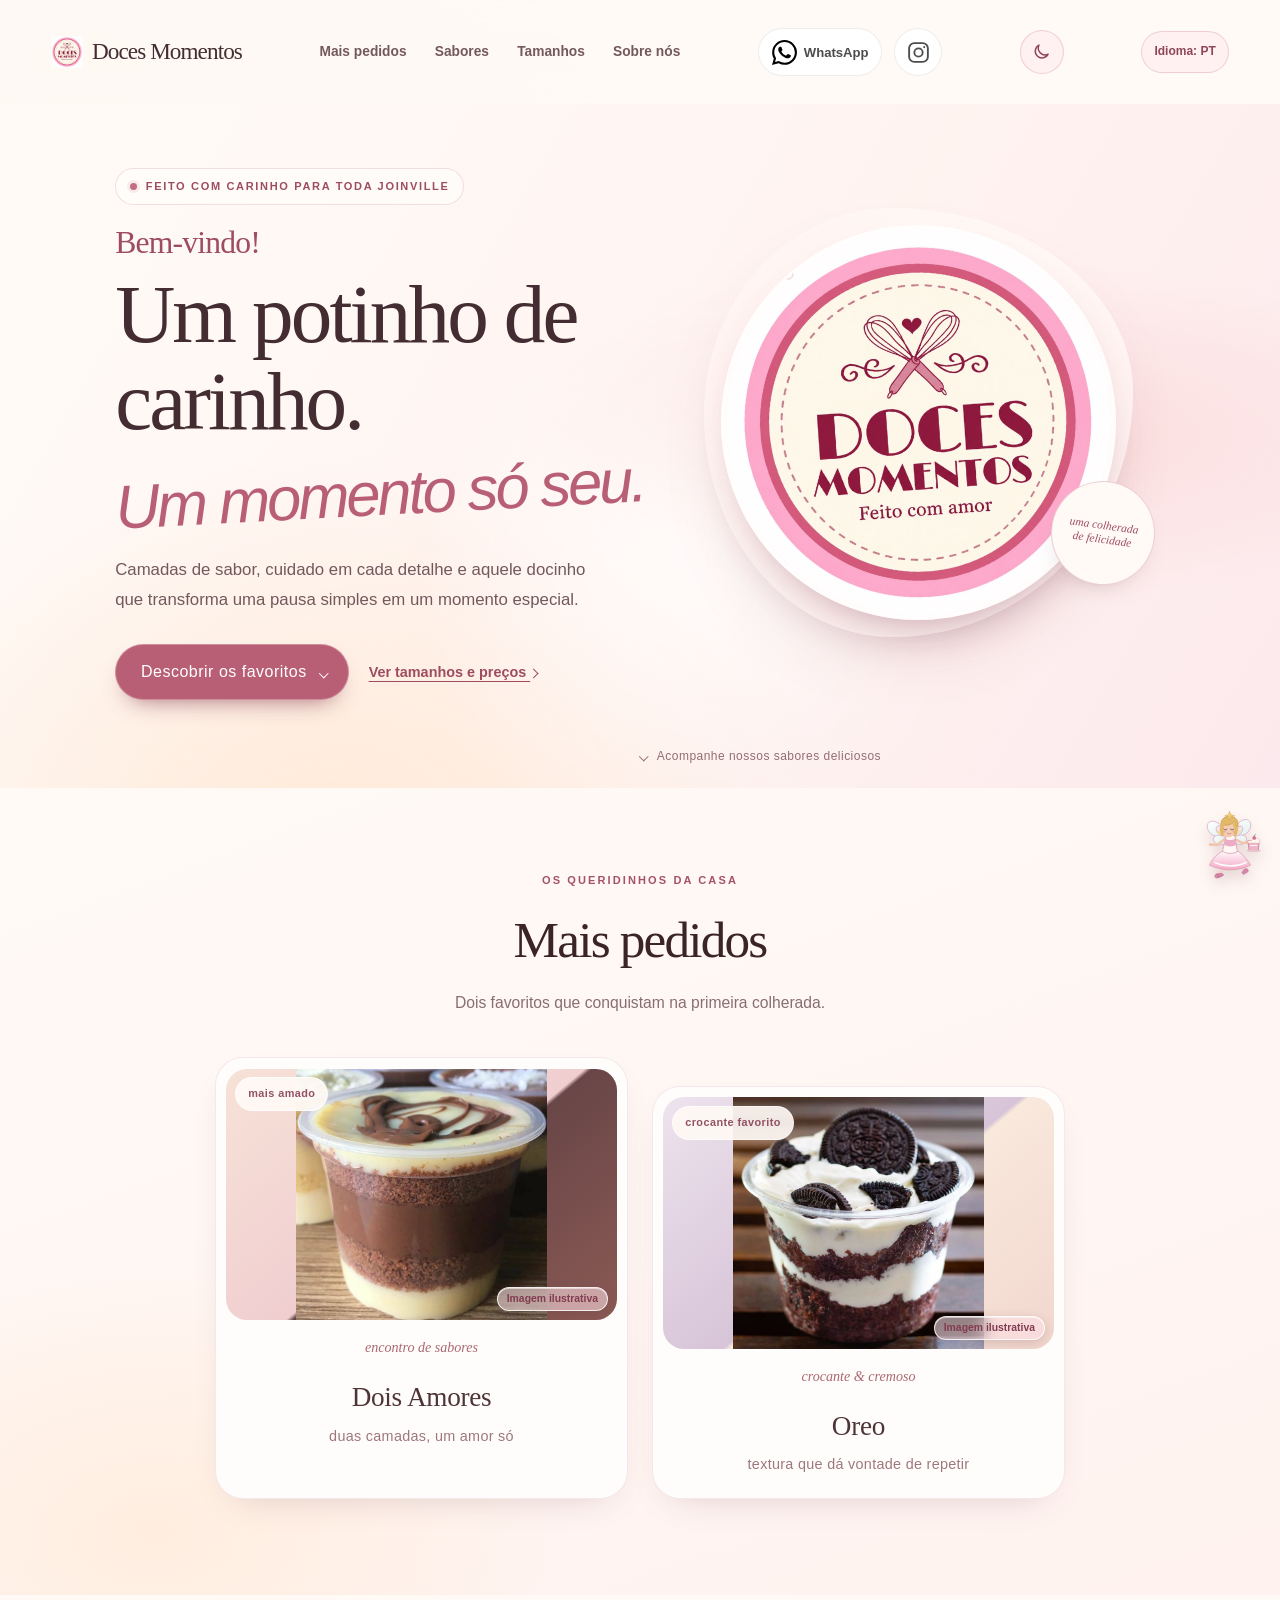
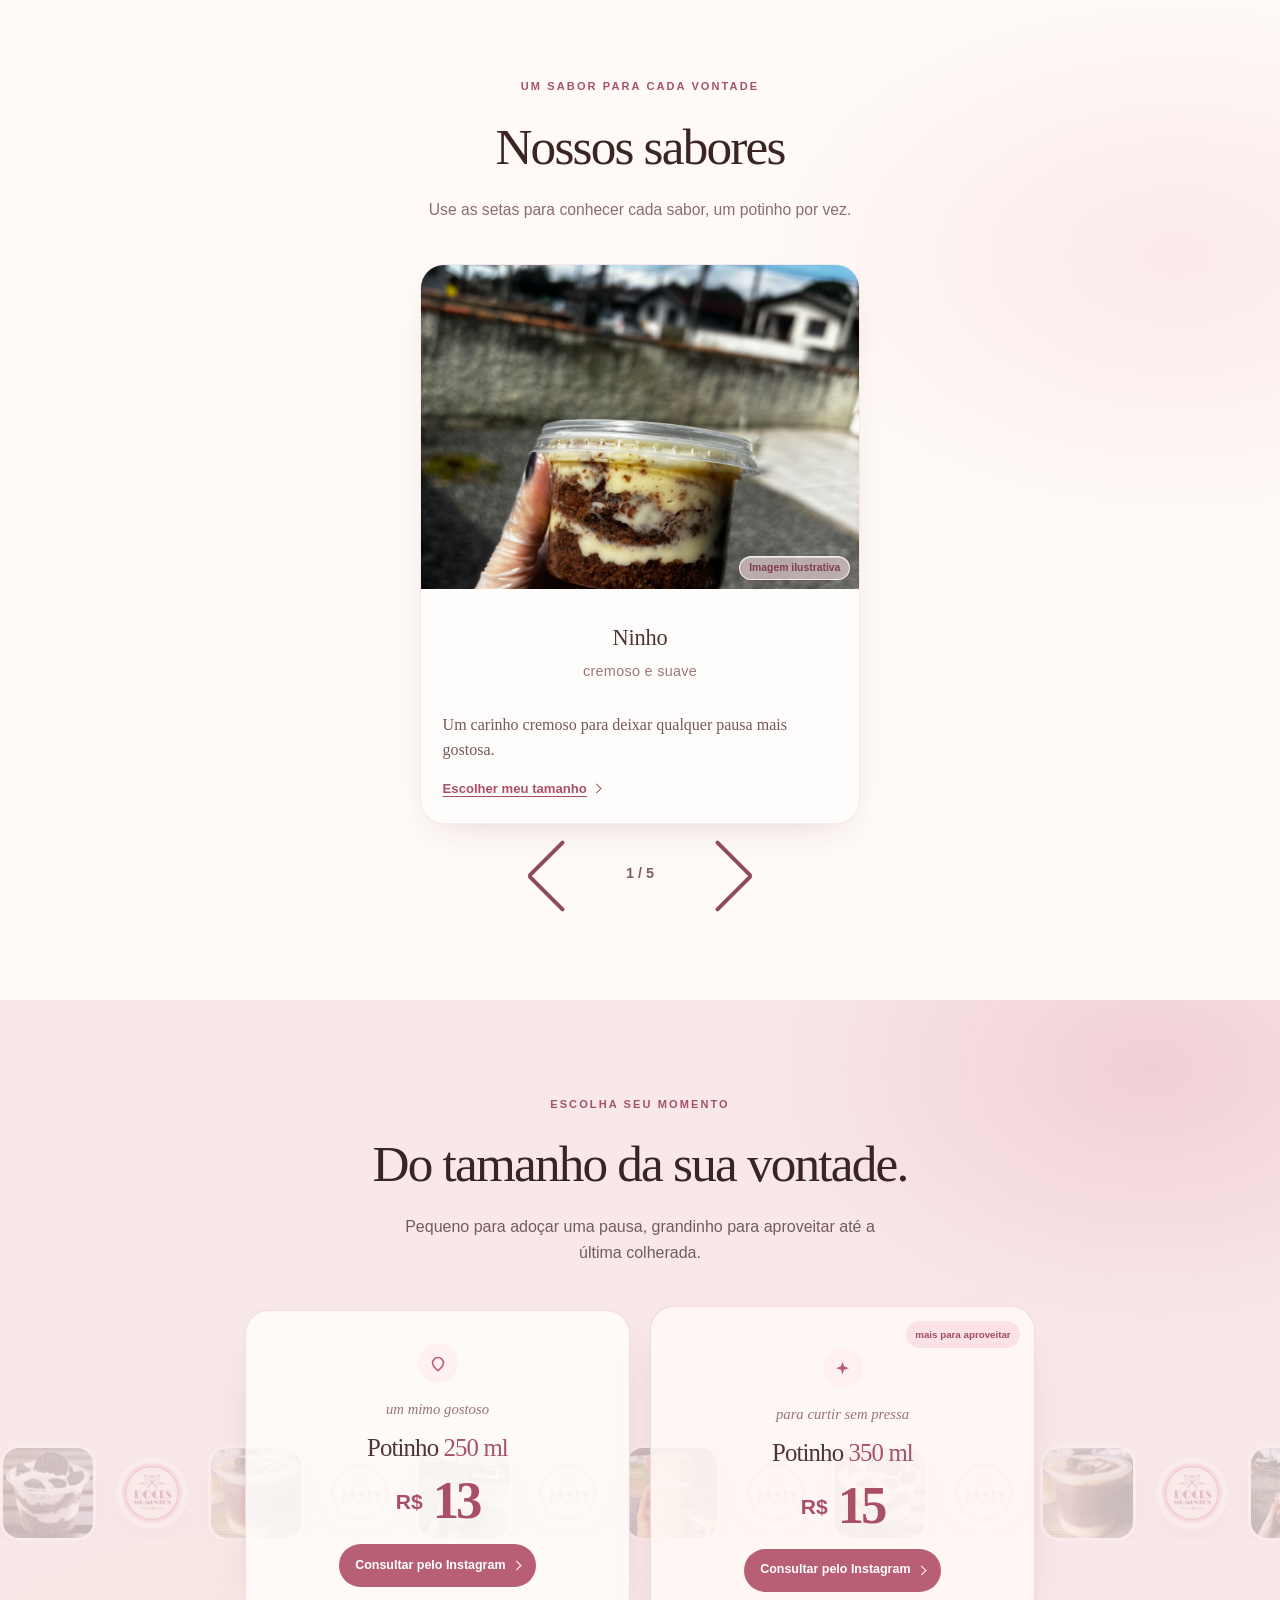
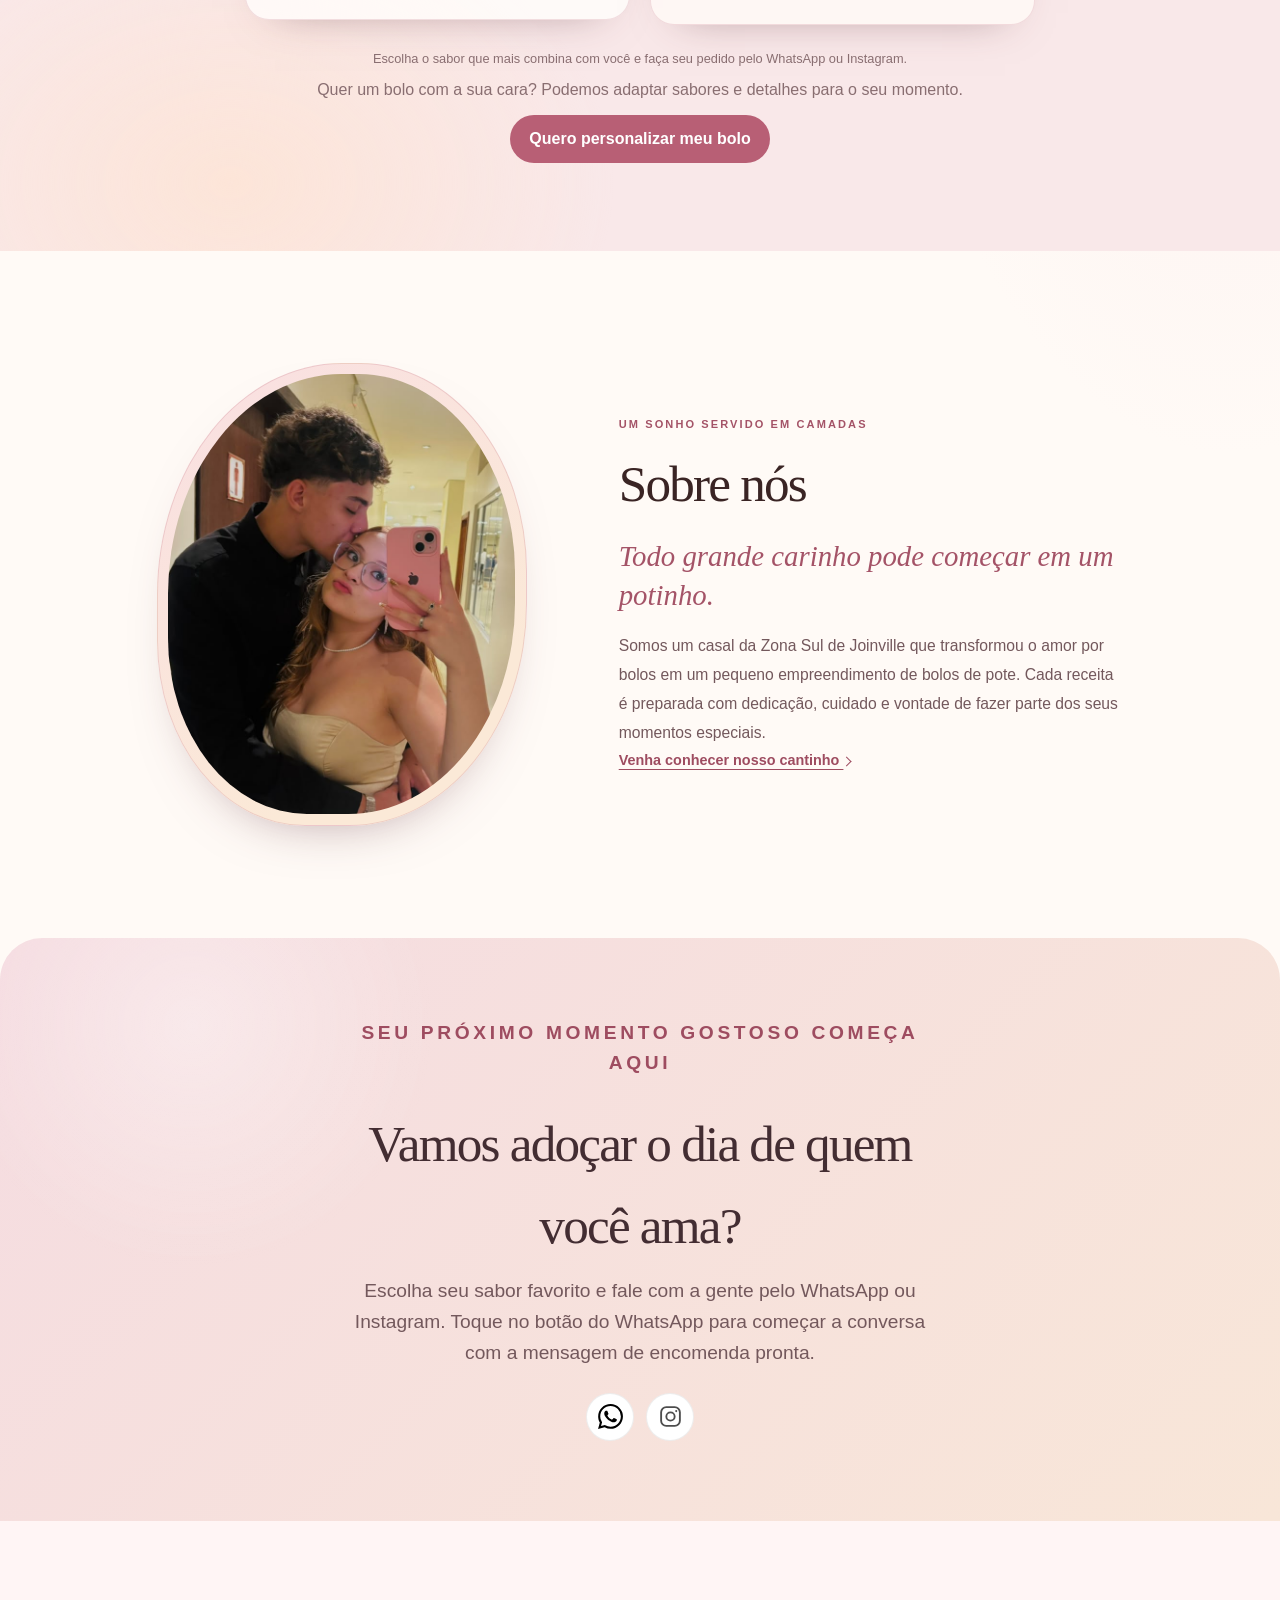
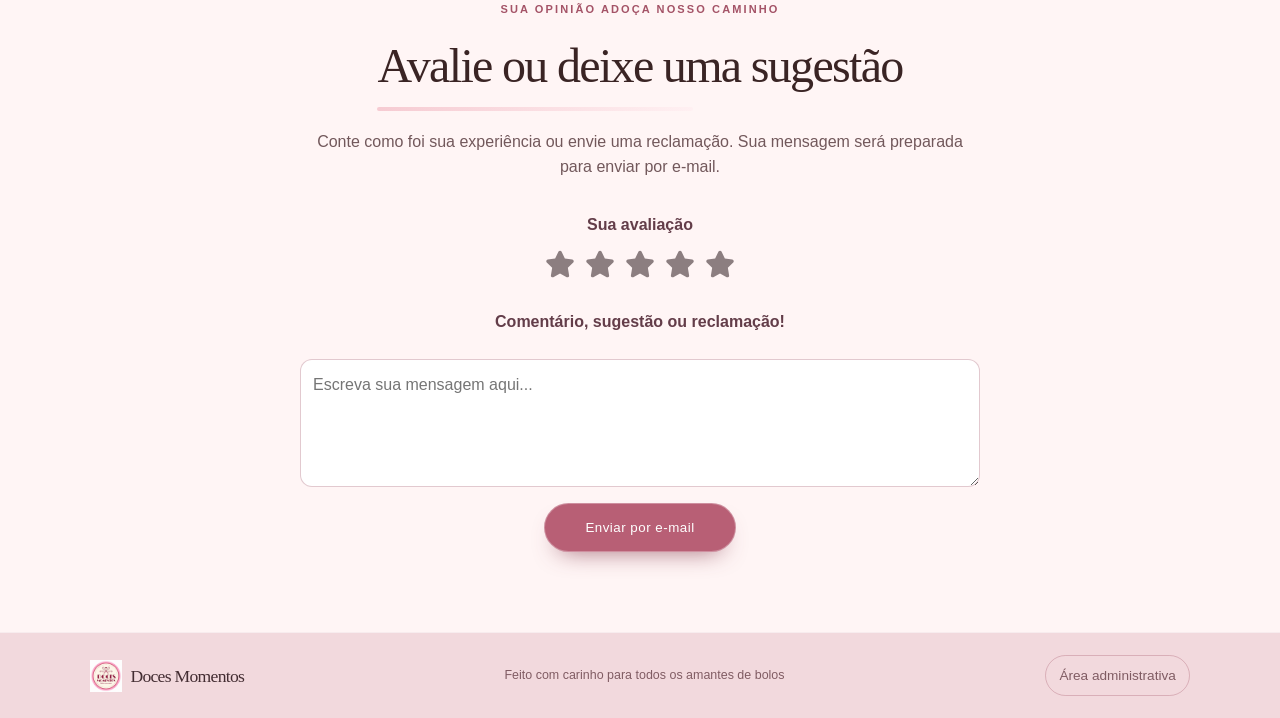
==== commit 9b786d16: "adicionado um !" ====
--- a/index.html
+++ b/index.html
@@ -312,7 +312,7 @@
               </label>
             </div>
           </fieldset>
-          <label class="avaliacao-campo" for="avaliacao-mensagem">Comentário, sugestão ou reclamação</label>
+          <label class="avaliacao-campo" for="avaliacao-mensagem">Comentário, sugestão ou reclamação!</label>
           <textarea id="avaliacao-mensagem" name="comment" rows="4" maxlength="2000" required placeholder="Escreva sua mensagem aqui..."></textarea>
           <button class="btn-principal" type="submit">Enviar por e-mail</button>
         </form>
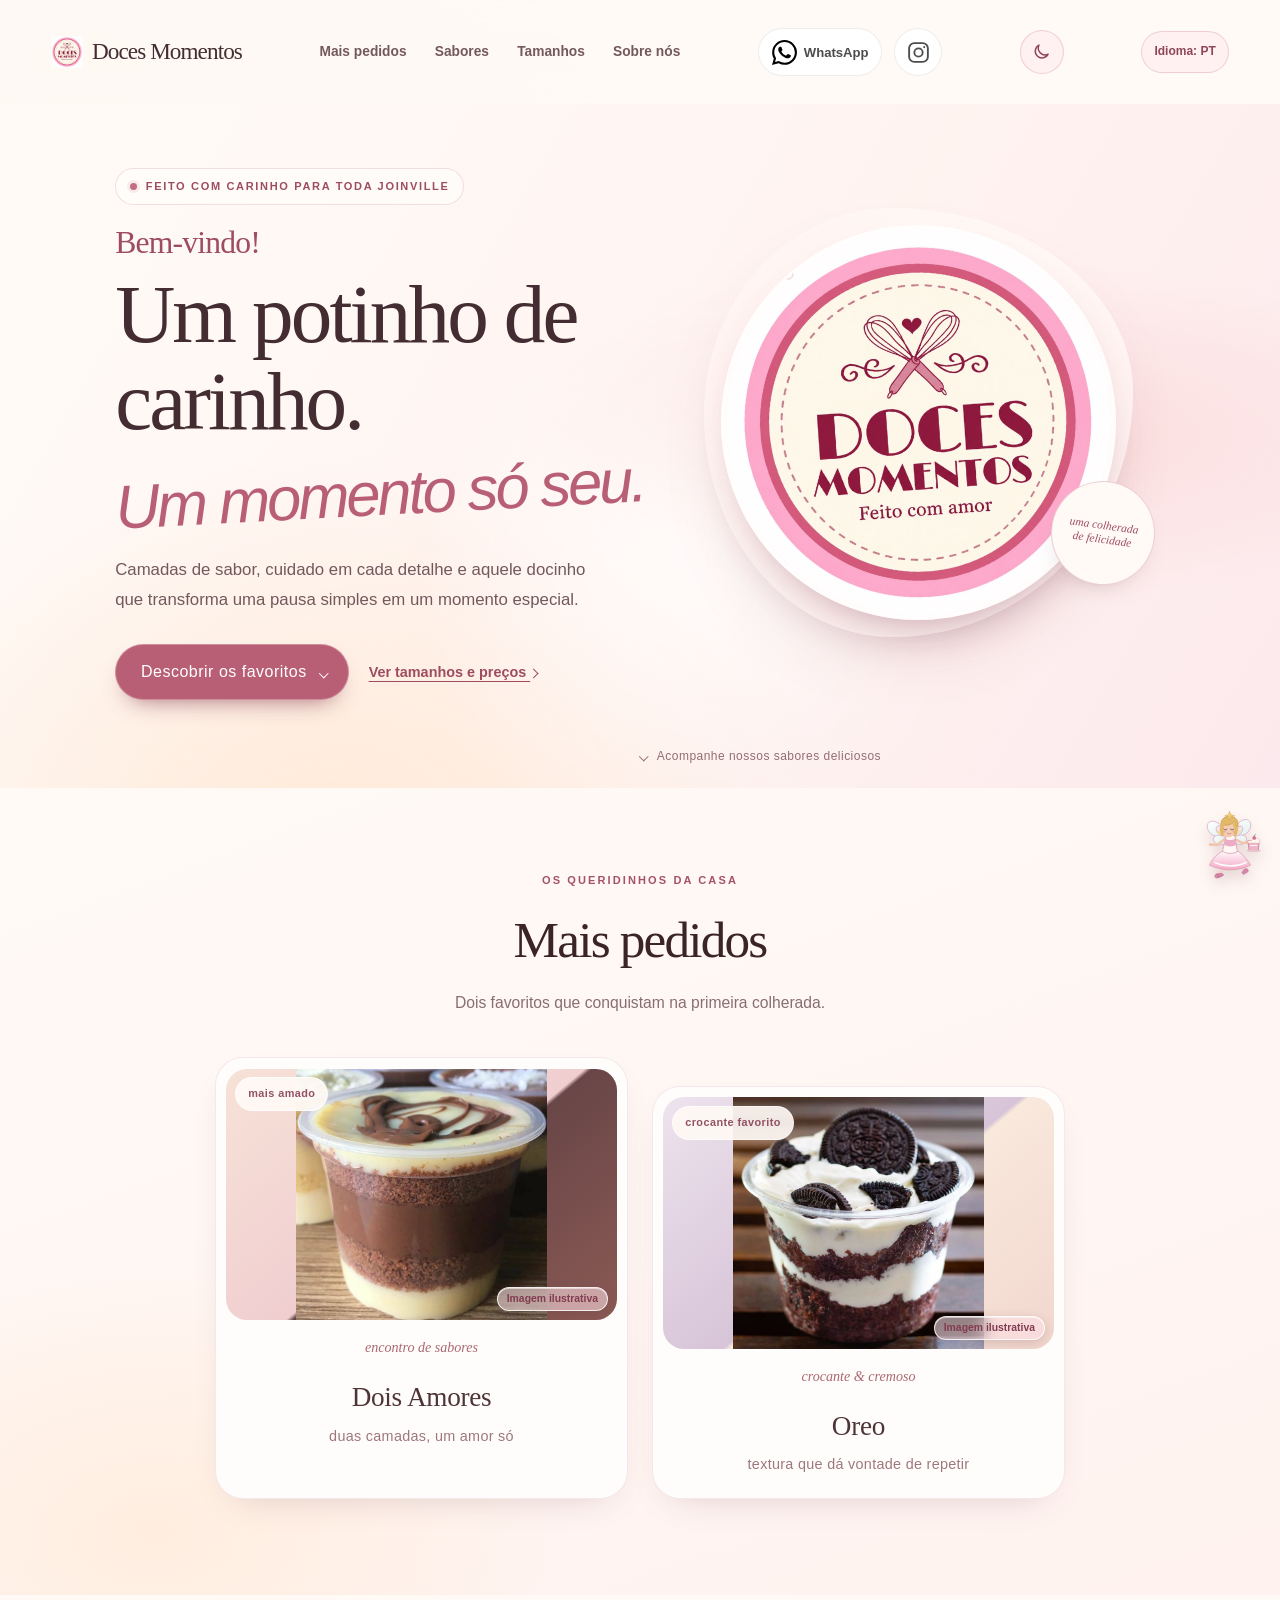
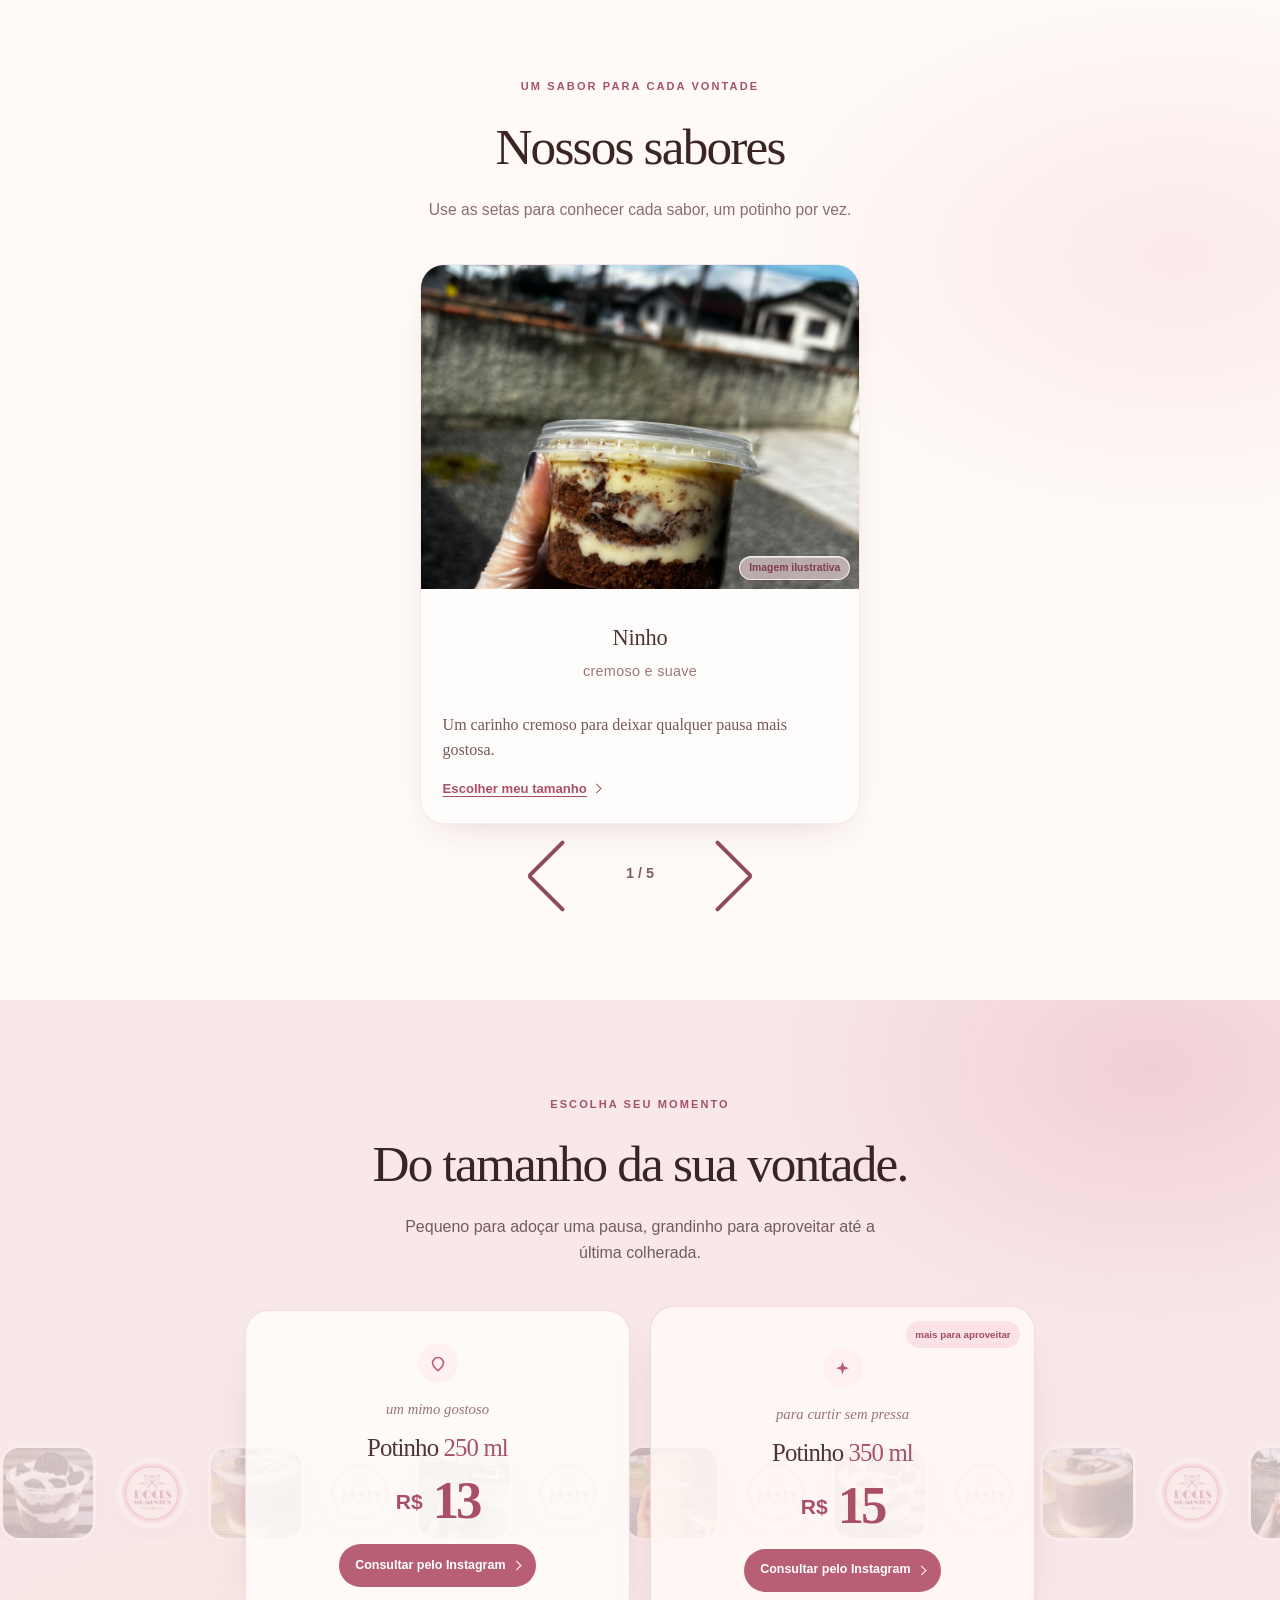
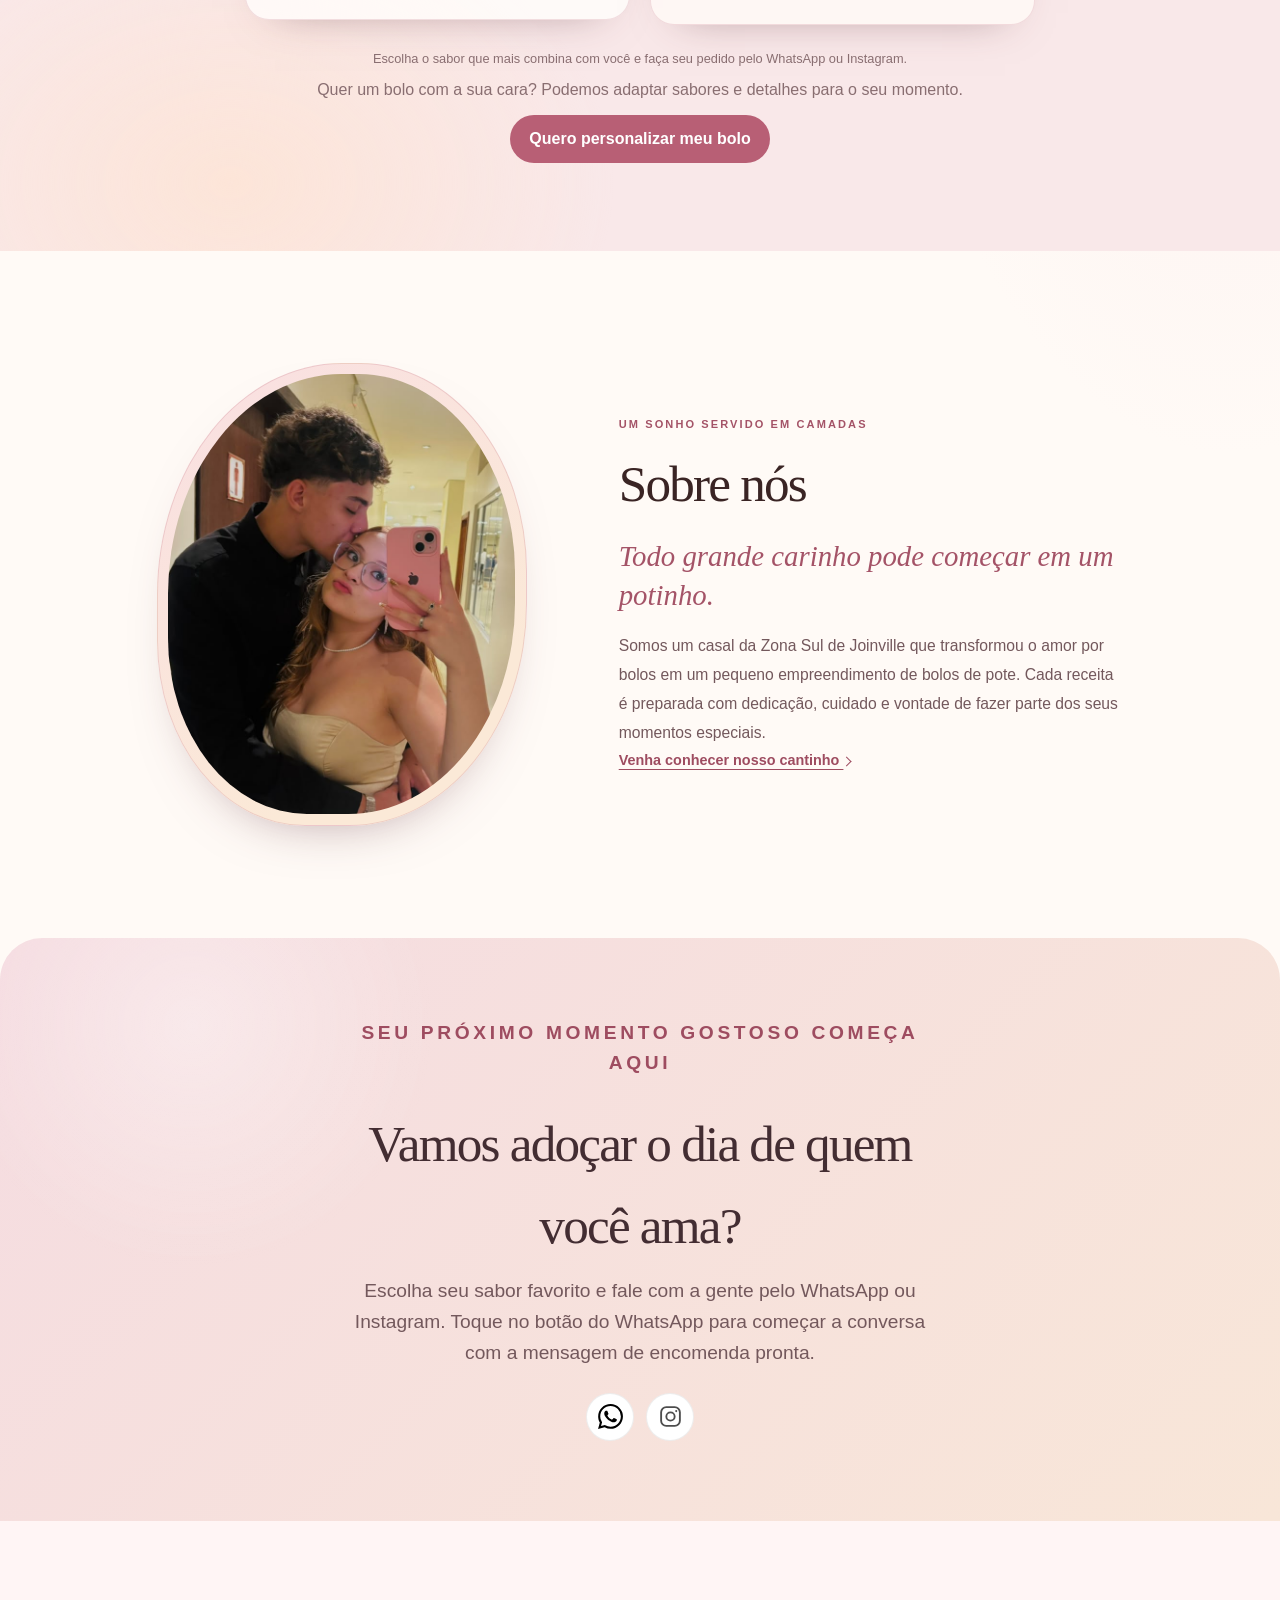
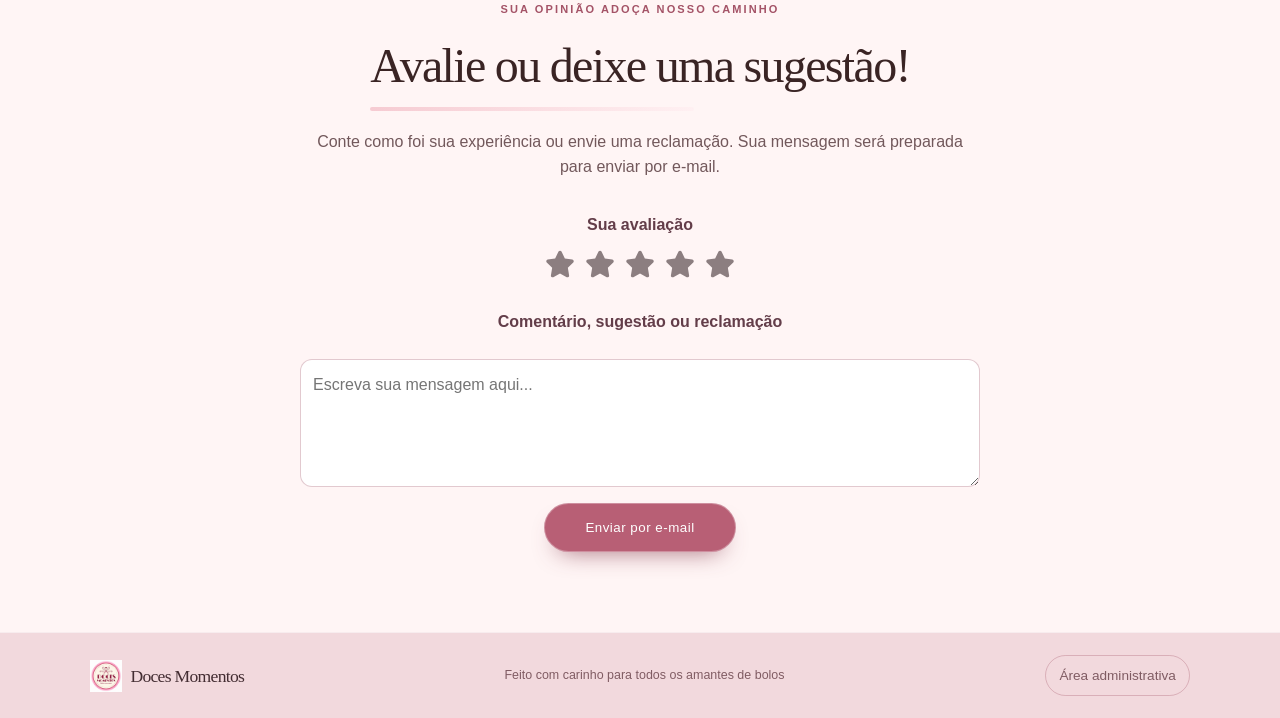
==== commit db71707e: "adcionado no lugar certo o "!"" ====
--- a/index.html
+++ b/index.html
@@ -284,7 +284,7 @@
     <section class="avaliacao-section" id="avaliacao">
       <div class="avaliacao-conteudo">
         <p class="sobrelinha">sua opinião adoça nosso caminho</p>
-        <h2>Avalie ou deixe uma sugestão</h2>
+        <h2>Avalie ou deixe uma sugestão!</h2>
         <p>Conte como foi sua experiência ou envie uma reclamação. Sua mensagem será preparada para enviar por e-mail.</p>
         <form class="avaliacao-form" id="avaliacao-form">
           <fieldset>
@@ -312,7 +312,7 @@
               </label>
             </div>
           </fieldset>
-          <label class="avaliacao-campo" for="avaliacao-mensagem">Comentário, sugestão ou reclamação!</label>
+          <label class="avaliacao-campo" for="avaliacao-mensagem">Comentário, sugestão ou reclamação</label>
           <textarea id="avaliacao-mensagem" name="comment" rows="4" maxlength="2000" required placeholder="Escreva sua mensagem aqui..."></textarea>
           <button class="btn-principal" type="submit">Enviar por e-mail</button>
         </form>
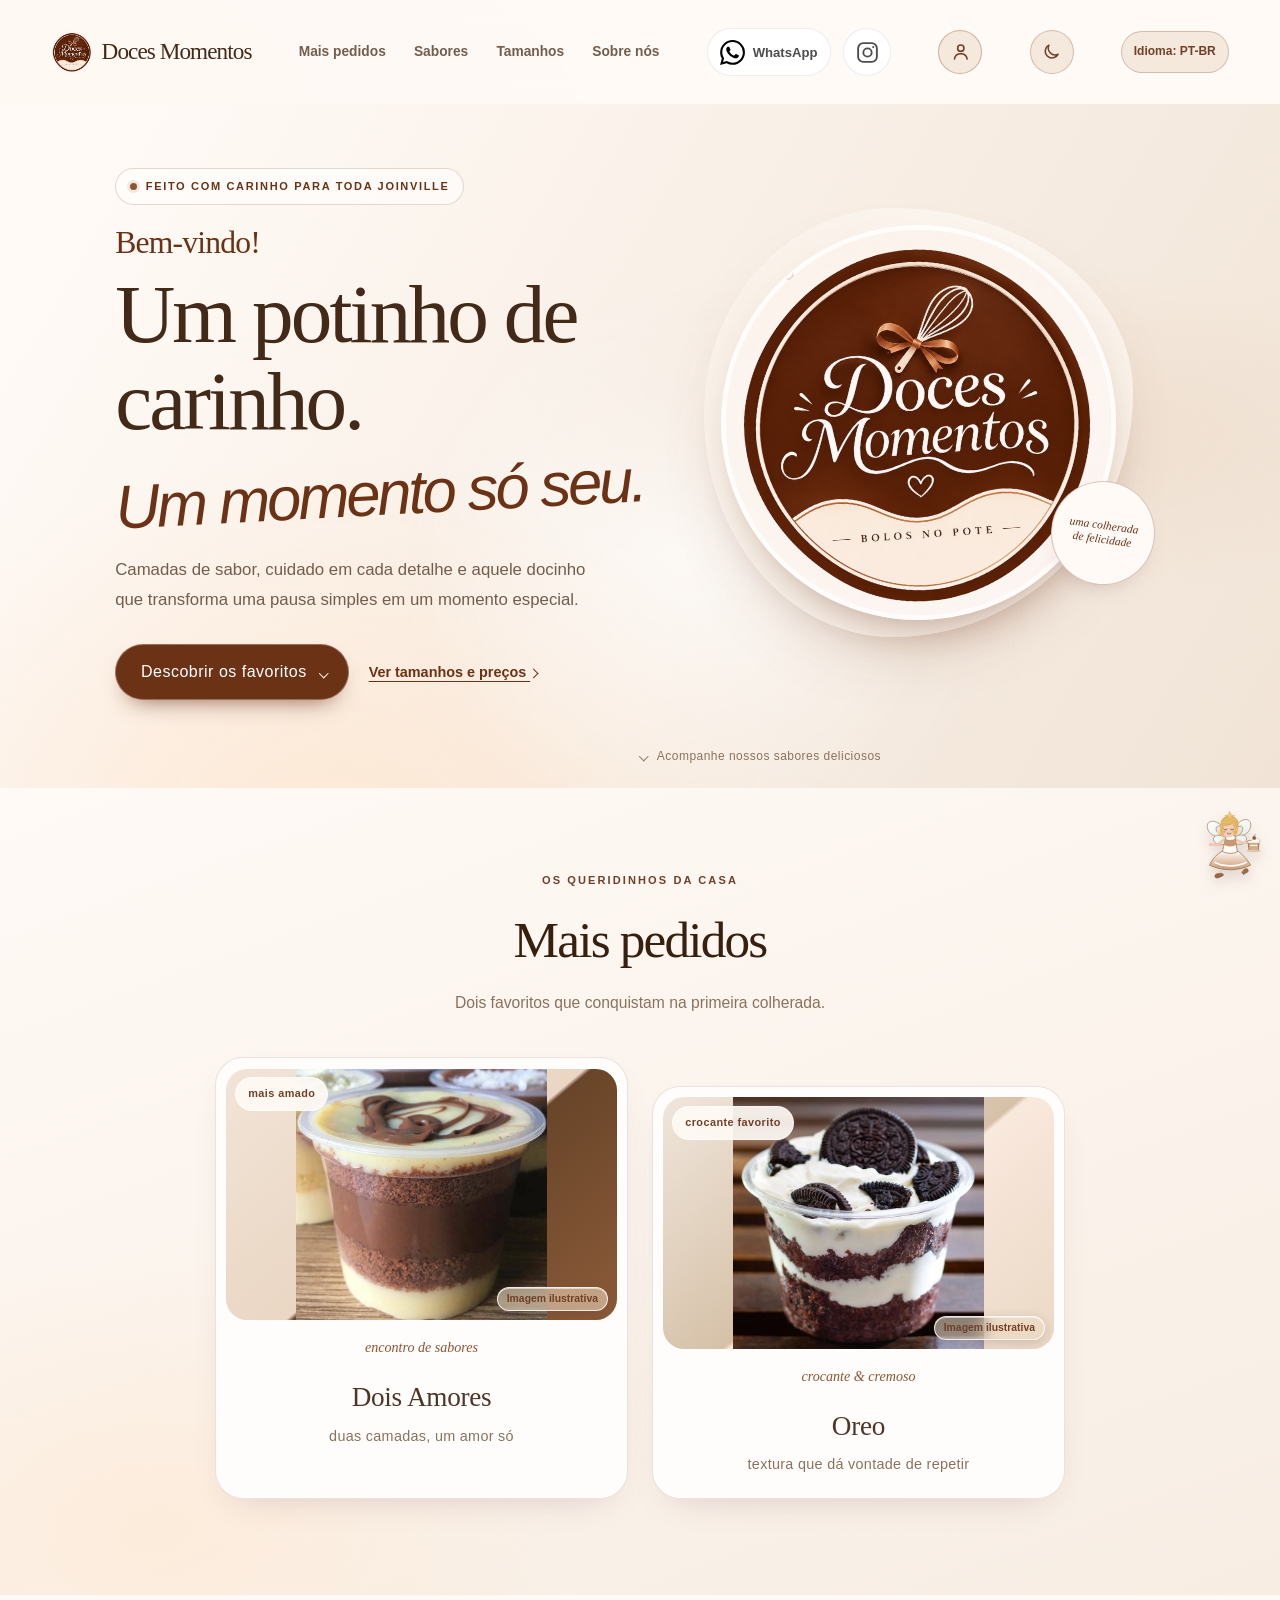
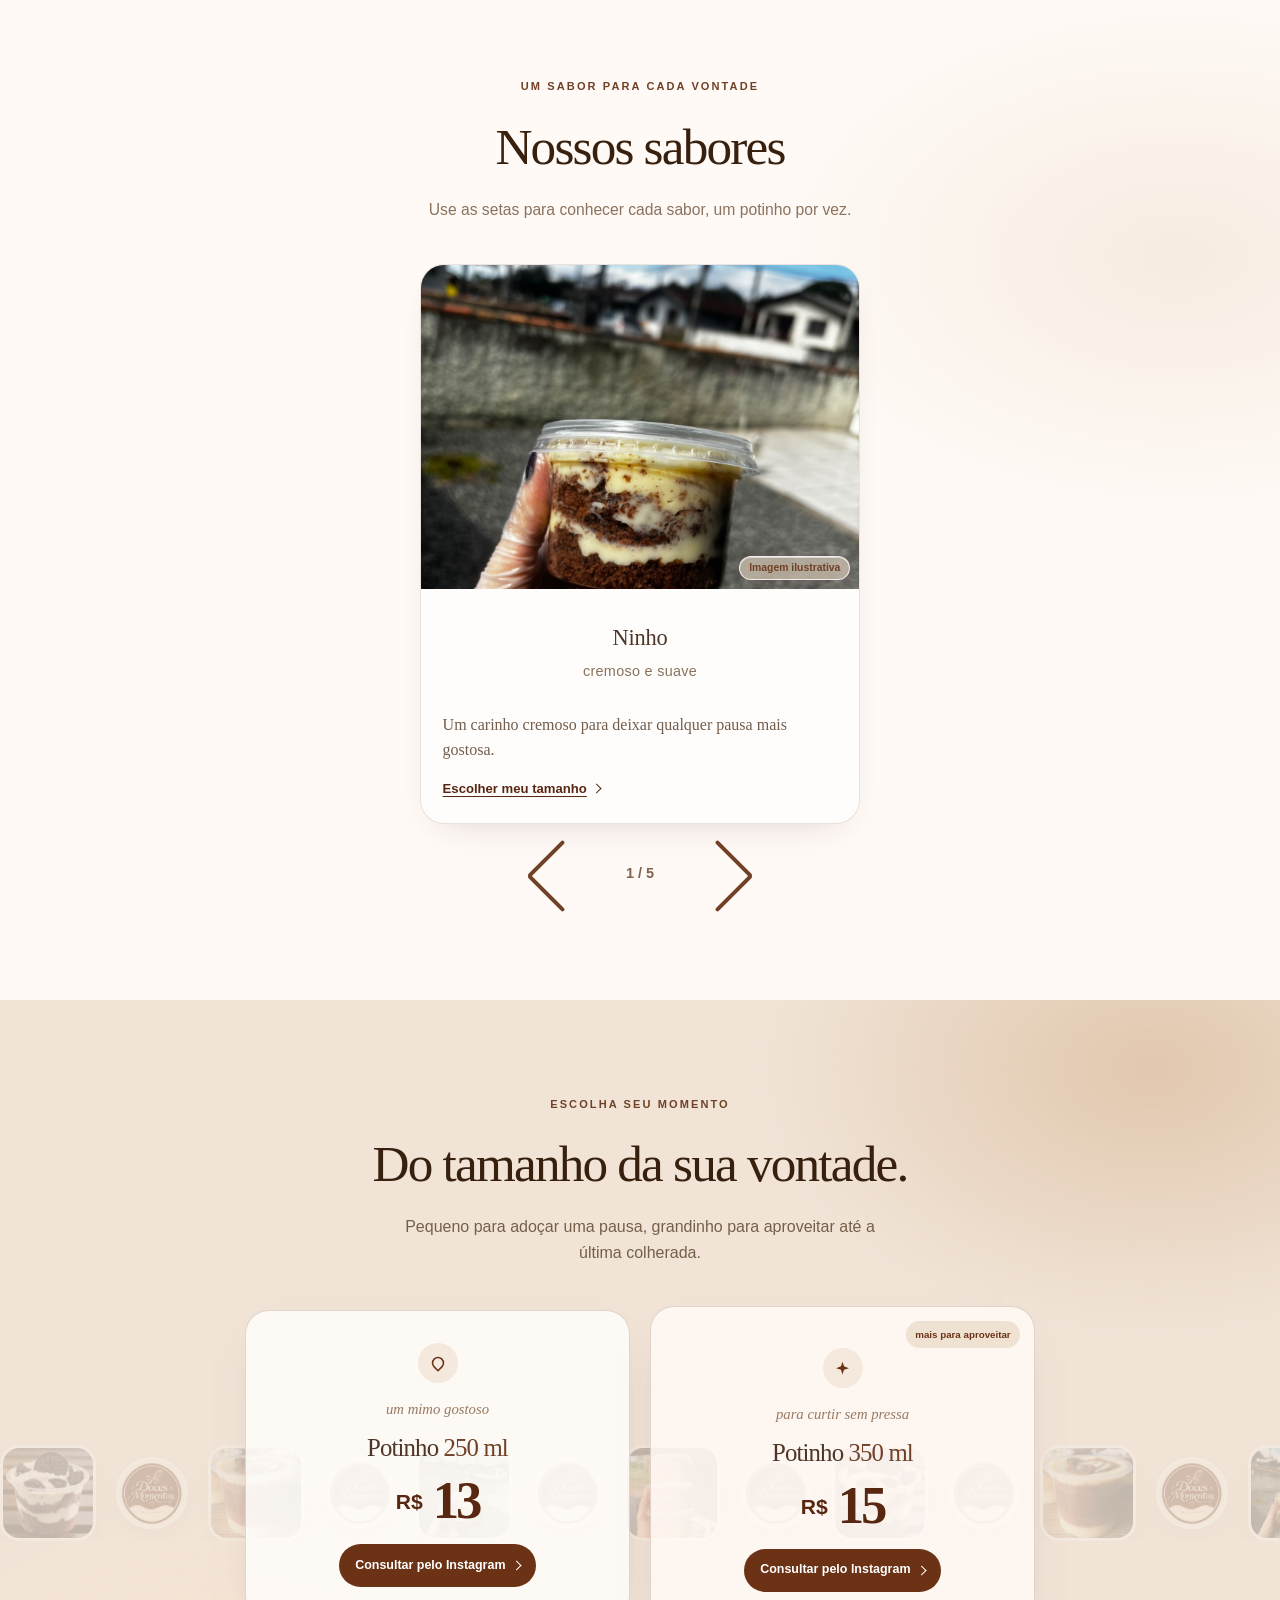
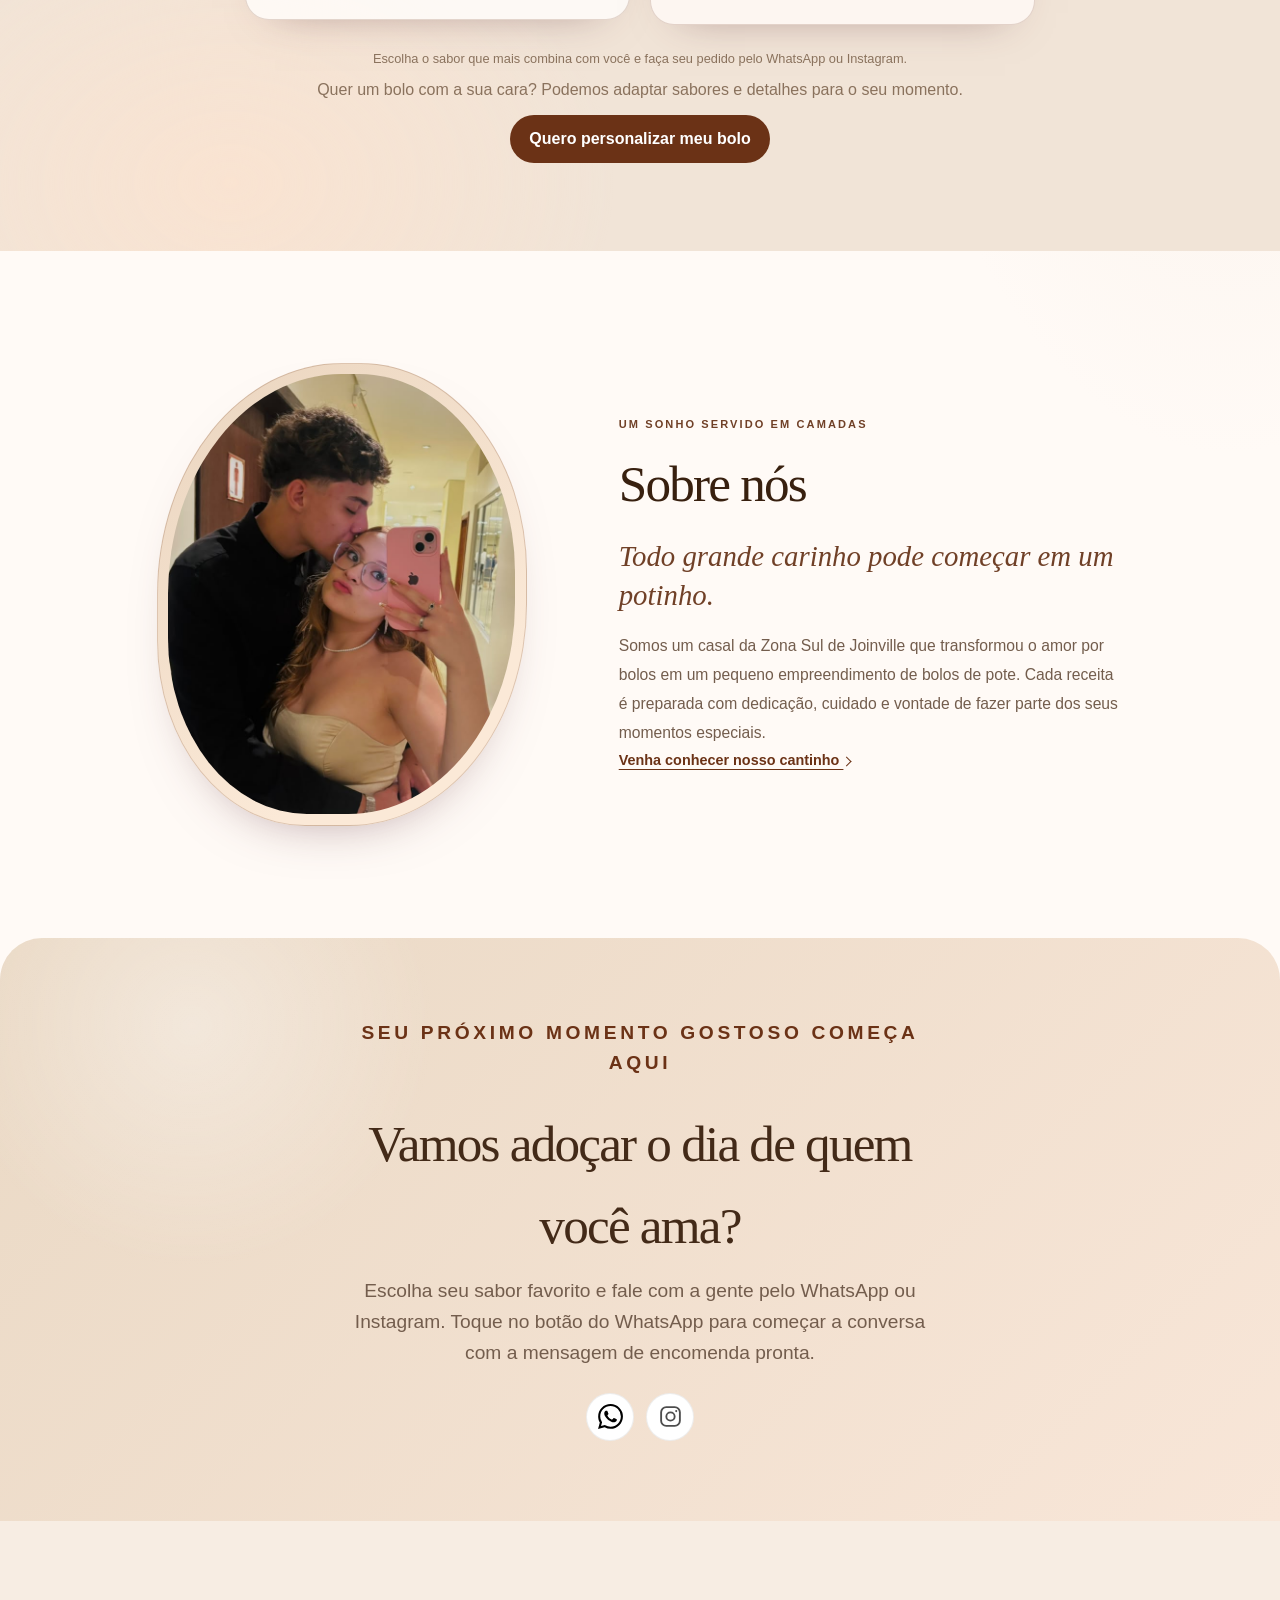
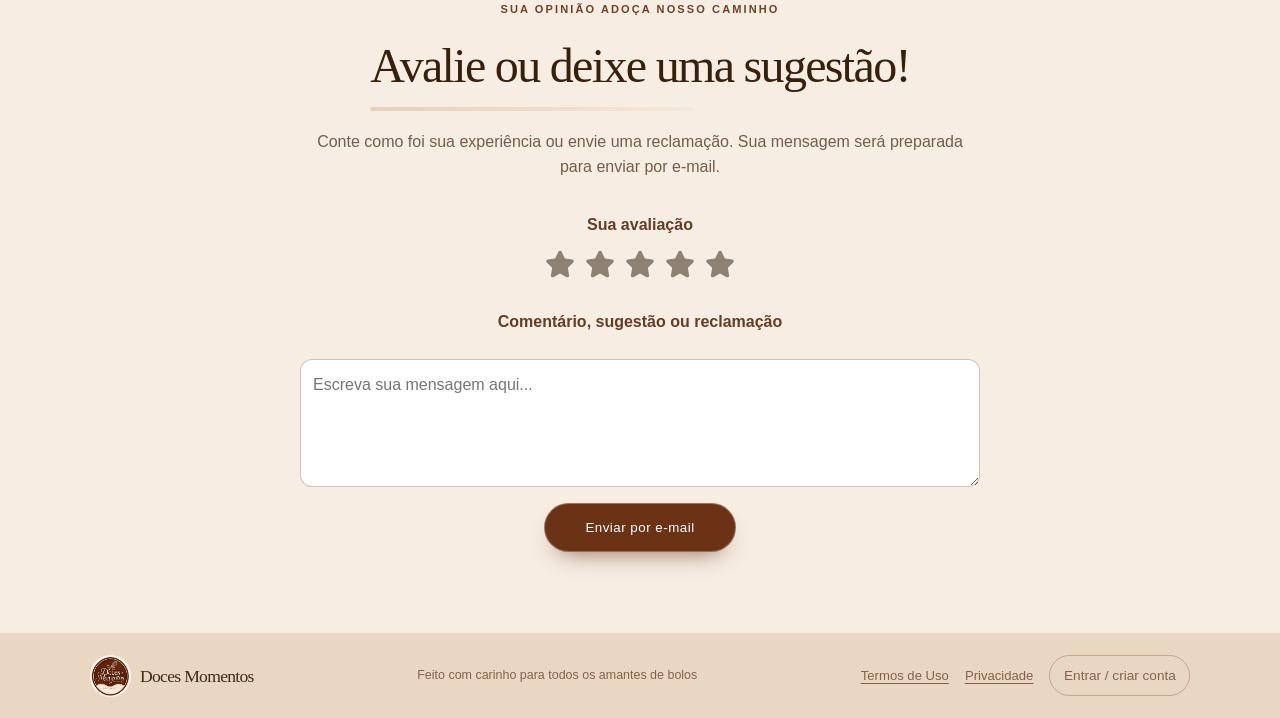
==== commit 2309b0bf: "adicionado tela de login e termo de uso e privacidade." ====
--- a/index.html
+++ b/index.html
@@ -9,14 +9,14 @@
   <!-- CSS -->
   <link rel="stylesheet" href="assets/style.css">
 
-  <link rel="icon" href="imagem/logo.jpeg" type="image/jpeg">
-  <link rel="apple-touch-icon" href="imagem/logo.jpeg">
+  <link rel="icon" href="imagem/Logo2.jpeg" type="image/jpeg">
+  <link rel="apple-touch-icon" href="imagem/Logo2.jpeg">
   <noscript><style>.entrada-site { display: none; }</style></noscript>
 </head>
 <body>
   <div class="entrada-site" role="status" aria-label="Carregando Doces Momentos" aria-live="polite">
     <div class="entrada-conteudo">
-      <img class="entrada-logo" src="imagem/logo.jpeg" alt="Logo Doces Momentos">
+      <img class="entrada-logo" src="imagem/Logo2.jpeg" alt="Logo Doces Momentos">
       <p class="entrada-assinatura">feito com carinho, para adoçar seu dia</p>
     </div>
   </div>
@@ -24,7 +24,7 @@
   <header class="site-header">
     <a class="logo" href="#inicio" aria-label="Doces Momentos, início">
       <!-- Substitua o SVG por sua logo quando estiver disponível. -->
-      <img class="logo-marca" src="imagem/logo.jpeg" alt="">
+      <img class="logo-marca" src="imagem/Logo2.jpeg" alt="">
       <span>Doces Momentos</span>
     </a>
     <nav class="navegacao" aria-label="Navegação principal">
@@ -50,6 +50,12 @@
         <span class="tooltip">Instagram</span>
       </li>
     </ul>
+    <button class="auth-open auth-icon-button" id="auth-open" data-auth-open type="button" aria-label="Entrar ou criar conta" title="Entrar ou criar conta">
+      <svg viewBox="0 0 24 24" aria-hidden="true" focusable="false">
+        <circle cx="12" cy="8" r="3.5"></circle>
+        <path d="M5 20c.5-3.7 3.2-5.8 7-5.8s6.5 2.1 7 5.8"></path>
+      </svg>
+    </button>
     <button class="tema-toggle" type="button" aria-label="Ativar tema escuro" aria-pressed="false" title="Ativar tema escuro">
       <svg class="tema-icone tema-icone-lua" viewBox="0 0 24 24" aria-hidden="true" focusable="false">
         <path d="M20.2 15.2A8.5 8.5 0 0 1 8.8 3.8 8.5 8.5 0 1 0 20.2 15.2Z"></path>
@@ -60,7 +66,7 @@
       </svg>
     </button>
     <div class="idioma-controle">
-      <button class="idioma-toggle" type="button" data-idioma-curto="PT" aria-expanded="false" aria-controls="idioma-opcoes" aria-label="Selecionar idioma do site" title="Selecionar idioma do site">Idioma: PT</button>
+      <button class="idioma-toggle" type="button" data-idioma-curto="PT" aria-expanded="false" aria-controls="idioma-opcoes" aria-label="Selecionar idioma do site" title="Selecionar idioma do site">Idioma: PT-BR</button>
       <div class="idioma-opcoes" id="idioma-opcoes" hidden role="group" aria-label="Idioma do site">
         <button type="button" data-idioma="pt-BR" lang="pt-BR" aria-pressed="true">Português</button>
         <button type="button" data-idioma="en" lang="en" aria-pressed="false">English</button>
@@ -84,7 +90,7 @@
       <div class="hero-ilustracao" aria-hidden="true">
         <span class="hero-sparkle sparkle-um"></span>
         <span class="hero-sparkle sparkle-dois"></span>
-        <img class="hero-logo-destaque" src="imagem/logo.jpeg" alt="">
+        <img class="hero-logo-destaque" src="imagem/Logo2.jpeg" alt="">
         <span class="hero-selo">
           <span>uma colherada<br>de felicidade</span>
         </span>
@@ -167,55 +173,55 @@
         <div class="tamanhos-carrossel-faixa">
           <div class="tamanhos-carrossel-grupo">
             <img src="imagem/oreo.jpg" alt="">
-            <img class="carrossel-logo" src="imagem/logo.jpeg" alt="">
-            <img src="imagem/doisAmores.jpg" alt="">
-            <img class="carrossel-logo" src="imagem/logo.jpeg" alt="">
-            <img src="imagem/ninho.jpeg" alt="">
-            <img class="carrossel-logo" src="imagem/logo.jpeg" alt="">
-            <img src="imagem/cenoura.jpg" alt="">
-            <img class="carrossel-logo" src="imagem/logo.jpeg" alt="">
-            <img src="imagem/oreo.jpg" alt="">
-            <img class="carrossel-logo" src="imagem/logo.jpeg" alt="">
-            <img src="imagem/doisAmores.jpg" alt="">
-            <img class="carrossel-logo" src="imagem/logo.jpeg" alt="">
-            <img src="imagem/ninho.jpeg" alt="">
-            <img class="carrossel-logo" src="imagem/logo.jpeg" alt="">
-            <img src="imagem/cenoura.jpg" alt="">
-            <img class="carrossel-logo" src="imagem/logo.jpeg" alt="">
-            <img src="imagem/oreo.jpg" alt="">
-            <img class="carrossel-logo" src="imagem/logo.jpeg" alt="">
-            <img src="imagem/doisAmores.jpg" alt="">
-            <img class="carrossel-logo" src="imagem/logo.jpeg" alt="">
-            <img src="imagem/ninho.jpeg" alt="">
-            <img class="carrossel-logo" src="imagem/logo.jpeg" alt="">
-            <img src="imagem/cenoura.jpg" alt="">
-            <img class="carrossel-logo" src="imagem/logo.jpeg" alt="">
+            <img class="carrossel-logo" src="imagem/Logo2.jpeg" alt="">
+            <img src="imagem/doisAmores.jpg" alt="">
+            <img class="carrossel-logo" src="imagem/Logo2.jpeg" alt="">
+            <img src="imagem/ninho.jpeg" alt="">
+            <img class="carrossel-logo" src="imagem/Logo2.jpeg" alt="">
+            <img src="imagem/cenoura.jpg" alt="">
+            <img class="carrossel-logo" src="imagem/Logo2.jpeg" alt="">
+            <img src="imagem/oreo.jpg" alt="">
+            <img class="carrossel-logo" src="imagem/Logo2.jpeg" alt="">
+            <img src="imagem/doisAmores.jpg" alt="">
+            <img class="carrossel-logo" src="imagem/Logo2.jpeg" alt="">
+            <img src="imagem/ninho.jpeg" alt="">
+            <img class="carrossel-logo" src="imagem/Logo2.jpeg" alt="">
+            <img src="imagem/cenoura.jpg" alt="">
+            <img class="carrossel-logo" src="imagem/Logo2.jpeg" alt="">
+            <img src="imagem/oreo.jpg" alt="">
+            <img class="carrossel-logo" src="imagem/Logo2.jpeg" alt="">
+            <img src="imagem/doisAmores.jpg" alt="">
+            <img class="carrossel-logo" src="imagem/Logo2.jpeg" alt="">
+            <img src="imagem/ninho.jpeg" alt="">
+            <img class="carrossel-logo" src="imagem/Logo2.jpeg" alt="">
+            <img src="imagem/cenoura.jpg" alt="">
+            <img class="carrossel-logo" src="imagem/Logo2.jpeg" alt="">
           </div>
           <div class="tamanhos-carrossel-grupo" aria-hidden="true">
             <img src="imagem/oreo.jpg" alt="">
-            <img class="carrossel-logo" src="imagem/logo.jpeg" alt="">
-            <img src="imagem/doisAmores.jpg" alt="">
-            <img class="carrossel-logo" src="imagem/logo.jpeg" alt="">
-            <img src="imagem/ninho.jpeg" alt="">
-            <img class="carrossel-logo" src="imagem/logo.jpeg" alt="">
-            <img src="imagem/cenoura.jpg" alt="">
-            <img class="carrossel-logo" src="imagem/logo.jpeg" alt="">
-            <img src="imagem/oreo.jpg" alt="">
-            <img class="carrossel-logo" src="imagem/logo.jpeg" alt="">
-            <img src="imagem/doisAmores.jpg" alt="">
-            <img class="carrossel-logo" src="imagem/logo.jpeg" alt="">
-            <img src="imagem/ninho.jpeg" alt="">
-            <img class="carrossel-logo" src="imagem/logo.jpeg" alt="">
-            <img src="imagem/cenoura.jpg" alt="">
-            <img class="carrossel-logo" src="imagem/logo.jpeg" alt="">
-            <img src="imagem/oreo.jpg" alt="">
-            <img class="carrossel-logo" src="imagem/logo.jpeg" alt="">
-            <img src="imagem/doisAmores.jpg" alt="">
-            <img class="carrossel-logo" src="imagem/logo.jpeg" alt="">
-            <img src="imagem/ninho.jpeg" alt="">
-            <img class="carrossel-logo" src="imagem/logo.jpeg" alt="">
-            <img src="imagem/cenoura.jpg" alt="">
-            <img class="carrossel-logo" src="imagem/logo.jpeg" alt="">
+            <img class="carrossel-logo" src="imagem/Logo2.jpeg" alt="">
+            <img src="imagem/doisAmores.jpg" alt="">
+            <img class="carrossel-logo" src="imagem/Logo2.jpeg" alt="">
+            <img src="imagem/ninho.jpeg" alt="">
+            <img class="carrossel-logo" src="imagem/Logo2.jpeg" alt="">
+            <img src="imagem/cenoura.jpg" alt="">
+            <img class="carrossel-logo" src="imagem/Logo2.jpeg" alt="">
+            <img src="imagem/oreo.jpg" alt="">
+            <img class="carrossel-logo" src="imagem/Logo2.jpeg" alt="">
+            <img src="imagem/doisAmores.jpg" alt="">
+            <img class="carrossel-logo" src="imagem/Logo2.jpeg" alt="">
+            <img src="imagem/ninho.jpeg" alt="">
+            <img class="carrossel-logo" src="imagem/Logo2.jpeg" alt="">
+            <img src="imagem/cenoura.jpg" alt="">
+            <img class="carrossel-logo" src="imagem/Logo2.jpeg" alt="">
+            <img src="imagem/oreo.jpg" alt="">
+            <img class="carrossel-logo" src="imagem/Logo2.jpeg" alt="">
+            <img src="imagem/doisAmores.jpg" alt="">
+            <img class="carrossel-logo" src="imagem/Logo2.jpeg" alt="">
+            <img src="imagem/ninho.jpeg" alt="">
+            <img class="carrossel-logo" src="imagem/Logo2.jpeg" alt="">
+            <img src="imagem/cenoura.jpg" alt="">
+            <img class="carrossel-logo" src="imagem/Logo2.jpeg" alt="">
           </div>
         </div>
       </div>
@@ -322,44 +328,52 @@
 
   <footer>
     <a class="logo" href="#inicio">
-      <img class="logo-marca" src="imagem/logo.jpeg" alt="">
+      <img class="logo-marca" src="imagem/Logo2.jpeg" alt="">
       <span>Doces Momentos</span>
     </a>
     <p>Feito com carinho para todos os amantes de bolos</p>
-    <button class="admin-abrir" id="admin-abrir" type="button">Área administrativa</button>
+    <nav class="rodape-links" aria-label="Informações e conta">
+      <a href="termos.html">Termos de Uso</a>
+      <a href="privacidade.html">Privacidade</a>
+      <button class="auth-open" data-auth-open type="button">Entrar / criar conta</button>
+    </nav>
   </footer>
 
-  <dialog class="admin-dialog" id="admin-dialog" aria-labelledby="admin-titulo">
-    <button class="admin-fechar" id="admin-fechar" type="button" aria-label="Fechar área administrativa">×</button>
-    <section class="admin-login" id="admin-login">
-      <h2 id="admin-titulo">Área administrativa</h2>
-      <p>Digite a senha para gerenciar os sabores.</p>
-      <form id="admin-login-form">
-        <label for="admin-senha">Senha</label>
-        <input id="admin-senha" name="password" type="password" autocomplete="current-password" required>
-        <button class="btn-principal" type="submit">Entrar</button>
-        <p class="admin-mensagem" id="admin-login-mensagem" role="status"></p>
+  <dialog class="auth-dialog admin-dialog" id="auth-dialog" aria-labelledby="auth-title">
+    <button class="admin-fechar" id="auth-close" type="button" aria-label="Fechar">×</button>
+    <section class="auth-content">
+      <div class="auth-mark" aria-hidden="true"></div>
+      <h2 id="auth-title">Entrar</h2>
+      <p id="auth-description">Acesse sua conta ou crie seu cadastro.</p>
+      <form id="auth-form">
+        <div id="auth-name-field" hidden>
+          <label for="auth-name">Nome completo</label>
+          <input id="auth-name" name="full_name" type="text" autocomplete="name" maxlength="120">
+        </div>
+        <label for="auth-email">E-mail</label>
+        <input id="auth-email" name="email" type="email" autocomplete="email" maxlength="254" required>
+        <label for="auth-password">Senha</label>
+        <input id="auth-password" name="password" type="password" autocomplete="current-password" minlength="12" required>
+        <div class="auth-consent" id="auth-consent-field" hidden>
+          <input id="auth-consent" name="terms" type="checkbox" required>
+          <label for="auth-consent">Li e aceito os <a href="termos.html" target="_blank" rel="noopener">Termos de Uso</a> e li a <a href="privacidade.html" target="_blank" rel="noopener">Política de Privacidade</a>.</label>
+        </div>
+        <button class="btn-principal" id="auth-submit" type="submit">Entrar</button>
       </form>
-    </section>
-    <section class="admin-painel" id="admin-painel" hidden>
-      <h2>Gerenciar sabores</h2>
-      <p>Altere nomes, descrições e imagens. As mudanças ficam salvas neste navegador.</p>
-      <form id="admin-produtos-form">
-        <div class="admin-produtos-lista" id="admin-produtos-lista"></div>
-        <button class="btn-principal" type="submit">Salvar alterações</button>
-      </form>
-      <div class="admin-novo-produto">
-        <h3>Adicionar sabor</h3>
-        <label for="admin-novo-nome">Nome</label>
-        <input id="admin-novo-nome" type="text" maxlength="60" required>
-        <label for="admin-nova-descricao">Descrição</label>
-        <input id="admin-nova-descricao" type="text" maxlength="120" required>
-        <label for="admin-nova-imagem">Imagem</label>
-        <input id="admin-nova-imagem" type="file" accept="image/*" required>
-        <button class="btn-principal" id="admin-adicionar" type="button">Adicionar sabor</button>
-      </div>
-      <p class="admin-mensagem" id="admin-status" role="status" aria-live="polite"></p>
-      <button class="admin-sair" id="admin-sair" type="button">Sair da área administrativa</button>
+      <div class="auth-recovery" id="auth-recovery" hidden>
+        <label for="auth-new-password">Nova senha (mínimo 12 caracteres)</label>
+        <input id="auth-new-password" type="password" autocomplete="new-password" minlength="12" required>
+        <button class="btn-principal" id="auth-update-password" type="button">Salvar nova senha</button>
+      </div>
+      <div class="auth-signed-in" id="auth-signed-in" hidden>
+        <p id="auth-account-label"></p>
+        <button class="btn-principal" id="auth-signout" type="button">Sair da conta</button>
+      </div>
+      <p class="auth-message" id="auth-message" role="status" aria-live="polite"></p>
+      <div class="auth-links">
+        <button class="link-suave" id="auth-forgot" type="button">Esqueci minha senha</button>
+        <button class="link-suave" id="auth-toggle" type="button">Criar uma conta</button>
+      </div>
     </section>
   </dialog>
 
@@ -373,21 +387,21 @@
             <stop offset="1" stop-color="#d9f5f2" stop-opacity=".7"></stop>
           </linearGradient>
           <linearGradient id="saia-fada" x1="0" y1="0" x2="0" y2="1">
-            <stop offset="0" stop-color="#fff9fc"></stop>
-            <stop offset="1" stop-color="#f4a9c5"></stop>
+            <stop offset="0" stop-color="#fffaf6"></stop>
+            <stop offset="1" stop-color="#c99872"></stop>
           </linearGradient>
         </defs>
-        <g class="fada-asas" fill="url(#asa-fada)" stroke="#d5a6c3" stroke-width="1.4">
+        <g class="fada-asas" fill="url(#asa-fada)" stroke="#aa8060" stroke-width="1.4">
           <path d="M64 67C45 35 20 41 27 61c4 12 22 16 37 17-20-5-26-22-17-24 8-2 15 6 22 17Z"></path>
           <path d="M75 66c12-31 39-31 35-10-2 12-17 19-32 22 18-8 21-24 12-24-7 0-12 6-15 16Z"></path>
           <path d="M62 76C41 65 31 79 43 88c7 5 16 2 24-4Z"></path>
           <path d="M78 76c19-12 31 1 20 11-7 5-15 3-23-3Z"></path>
         </g>
-        <g class="fada-pernas" fill="none" stroke="#f3d5d5" stroke-linecap="round" stroke-width="6">
+        <g class="fada-pernas" fill="none" stroke="#eadac8" stroke-linecap="round" stroke-width="6">
           <path d="m65 116-6 22-14 10"></path>
           <path d="m76 116 11 19 14 4"></path>
         </g>
-        <g fill="#d987a9" stroke="#b96589" stroke-width="1">
+        <g fill="#9b704d" stroke="#754329" stroke-width="1">
           <path d="M43 147c-4 4-3 8 3 8l9-4-2-4Z"></path>
           <path d="M98 138c5-2 9 0 7 5l-9 5-3-4Z"></path>
           <path d="m47 147 7-1 4 3-8 4-4-2Z"></path>
@@ -399,25 +413,25 @@
         <circle cx="32" cy="90" r="3.2" fill="#f2c6ad"></circle>
         <path d="m103 82 7 3-2 5-8-1Z" fill="#f2c6ad"></path>
         <g class="fada-bolo">
-          <path d="M105 82h22l-2 19h-18Z" fill="#f1b4ca" stroke="#bd7893" stroke-width="1.4"></path>
-          <path d="M105 84c2-5 5 1 8-3s5 2 8-2 5 1 7 3v5h-23Z" fill="#fff7f1" stroke="#e8b8ba" stroke-width="1.2"></path>
-          <path d="M110 92h12" stroke="#fff6f1" stroke-width="2" stroke-linecap="round"></path>
-          <circle cx="117" cy="77" r="3.5" fill="#d76e85"></circle>
+          <path d="M105 82h22l-2 19h-18Z" fill="#d2ae90" stroke="#8c5635" stroke-width="1.4"></path>
+          <path d="M105 84c2-5 5 1 8-3s5 2 8-2 5 1 7 3v5h-23Z" fill="#fffaf6" stroke="#cfad8e" stroke-width="1.2"></path>
+          <path d="M110 92h12" stroke="#fffaf6" stroke-width="2" stroke-linecap="round"></path>
+          <circle cx="117" cy="77" r="3.5" fill="#8c5635"></circle>
           <path d="m117 74 2-4" stroke="#6c9d72" stroke-width="1.5" stroke-linecap="round"></path>
-          <ellipse cx="116" cy="102" rx="14" ry="3" fill="#eac4ca"></ellipse>
+          <ellipse cx="116" cy="102" rx="14" ry="3" fill="#e0c3a9"></ellipse>
         </g>
-        <path d="M62 75c4-6 14-6 18 0l5 34c-8 7-23 7-31 0Z" fill="#fff7f5" stroke="#db9bae" stroke-width="1.5"></path>
-        <path d="M61 78c5 4 13 4 19 0l3 12c-7 5-18 5-25 0Z" fill="#edacc5"></path>
-        <path d="M55 103c8 5 21 6 31 0 10 8 19 17 24 27-25 12-54 12-80 0 5-12 14-21 25-27Z" fill="url(#saia-fada)" stroke="#db9bae" stroke-width="1.5"></path>
+        <path d="M62 75c4-6 14-6 18 0l5 34c-8 7-23 7-31 0Z" fill="#fffaf6" stroke="#9e7553" stroke-width="1.5"></path>
+        <path d="M61 78c5 4 13 4 19 0l3 12c-7 5-18 5-25 0Z" fill="#c99872"></path>
+        <path d="M55 103c8 5 21 6 31 0 10 8 19 17 24 27-25 12-54 12-80 0 5-12 14-21 25-27Z" fill="url(#saia-fada)" stroke="#9e7553" stroke-width="1.5"></path>
         <path d="M41 125c14 7 39 10 60 0" fill="none" stroke="#fff" stroke-linecap="round" stroke-width="3"></path>
         <path d="M58 73c-7-7-8-18-2-25 4-4 16-5 22 0 6 6 5 17-2 24-5 5-13 5-18 1Z" fill="#f4cbb3"></path>
         <path d="M53 56c-2-13 4-21 16-21 12 0 19 8 16 22-3-4-5-7-6-12-7 7-15 8-26 7Z" fill="#e3b968" stroke="#c99b4d" stroke-width="1.5"></path>
         <path d="M57 46c-9 7-8 21-3 28l4-2-1-14 4-8Z" fill="#e3b968"></path>
         <path d="M79 47c9 7 8 19 2 27l-4-2 2-13-4-8Z" fill="#e3b968"></path>
         <path d="M58 60c2 2 4 2 6 0m7 0c2 2 4 2 6 0" fill="none" stroke="#5e4650" stroke-linecap="round" stroke-width="1.6"></path>
-        <circle cx="59" cy="65" r="2" fill="#e99b9d" opacity=".7"></circle>
-        <circle cx="77" cy="65" r="2" fill="#e99b9d" opacity=".7"></circle>
-        <path d="M65 68c2 2 5 2 7 0" fill="none" stroke="#b86c78" stroke-linecap="round" stroke-width="1.4"></path>
+        <circle cx="59" cy="65" r="2" fill="#c99872" opacity=".7"></circle>
+        <circle cx="77" cy="65" r="2" fill="#c99872" opacity=".7"></circle>
+        <path d="M65 68c2 2 5 2 7 0" fill="none" stroke="#754329" stroke-linecap="round" stroke-width="1.4"></path>
         <path d="M67 32 69 25l3 7 7 2-7 2-3 7-2-7-7-2Z" fill="#f1cf79" stroke="#d4a84f" stroke-width="1"></path>
         <circle cx="47" cy="66" r="2.5" fill="#f0d98a"></circle>
         <circle cx="86" cy="65" r="2" fill="#f0d98a"></circle>
@@ -425,6 +439,8 @@
     </button>
   </aside>
 
+  <script src="assets/supabase-config.js"></script>
   <script src="assets/script.js"></script>
+  <script src="assets/auth.js"></script>
 </body>
 </html>
--- a/assets/style.css
+++ b/assets/style.css
@@ -7,8 +7,8 @@
 
 body {
   font-family: 'Segoe UI', 'Helvetica Neue', system-ui, -apple-system, sans-serif;
-  background-color: #fff9f9;
-  color: #4a2e2e;
+  background-color: #fffaf6;
+  color: #4a2e1d;
   line-height: 1.6;
   overflow-x: hidden;
   scroll-behavior: smooth;
@@ -16,14 +16,14 @@
 
 /* ===== VARIÁVEIS ===== */
 :root {
-  --rosa-claro: #fde3e3;
-  --rosa-medio: #f9c5c5;
-  --rosa-escuro: #e08e8e;
-  --rosa-destaque: #d46b6b;
+  --marrom-claro: #f5e8dc;
+  --marrom-medio: #e8cfb9;
+  --marrom-escuro: #a56d49;
+  --marrom-destaque: #6b3216;
   --branco: #ffffff;
-  --creme: #fff9f9;
+  --creme: #fffaf6;
   --sombra-suave: 0 10px 25px -5px rgba(0, 0, 0, 0.05), 0 8px 10px -6px rgba(0, 0, 0, 0.02);
-  --sombra-hover: 0 20px 30px -10px rgba(212, 107, 107, 0.15);
+  --sombra-hover: 0 20px 30px -10px rgba(107, 50, 22, 0.15);
   --borda-arredondada: 28px;
 }
 
@@ -37,12 +37,12 @@
   font-size: clamp(2.8rem, 10vw, 5.5rem);
   line-height: 1.1;
   font-weight: 300;
-  color: #3a2424;
+  color: #38200f;
 }
 
 h1 span {
   font-weight: 600;
-  color: var(--rosa-destaque);
+  color: var(--marrom-destaque);
   display: inline-block;
   transform: rotate(-2deg);
 }
@@ -52,7 +52,7 @@
   margin-bottom: 1.5rem;
   position: relative;
   display: inline-block;
-  color: #3a2424;
+  color: #38200f;
 }
 
 h2:after {
@@ -62,14 +62,14 @@
   left: 0;
   width: 60%;
   height: 4px;
-  background: linear-gradient(90deg, var(--rosa-medio), var(--rosa-claro));
+  background: linear-gradient(90deg, var(--marrom-medio), var(--marrom-claro));
   border-radius: 4px;
 }
 
 .sabor-nome {
   font-size: 1.5rem;
   font-weight: 500;
-  color: #4a2e2e;
+  color: #4a2e1d;
   letter-spacing: -0.01em;
   margin-top: 0.8rem;
 }
@@ -80,47 +80,47 @@
   display: flex;
   justify-content: space-between;
   align-items: center;
-  background: rgba(255, 249, 249, 0.85);
+  background: rgba(255, 250, 246, 0.85);
   backdrop-filter: blur(12px);
   -webkit-backdrop-filter: blur(12px);
   position: sticky;
   top: 0;
   z-index: 100;
-  border-bottom: 1px solid rgba(249, 197, 197, 0.3);
+  border-bottom: 1px solid rgba(140, 86, 53, 0.3);
 }
 
 .logo {
   font-size: 1.7rem;
   font-weight: 300;
   letter-spacing: 1px;
-  color: #3a2424;
+  color: #38200f;
 }
 
 .logo strong {
   font-weight: 700;
-  color: var(--rosa-destaque);
+  color: var(--marrom-destaque);
 }
 
 .instagram-btn {
-  background: var(--rosa-claro);
+  background: var(--marrom-claro);
   padding: 0.7rem 1.4rem;
   border-radius: 40px;
   text-decoration: none;
-  color: var(--rosa-destaque);
+  color: var(--marrom-destaque);
   font-weight: 500;
   display: flex;
   align-items: center;
   gap: 8px;
   transition: all 0.4s cubic-bezier(0.175, 0.885, 0.32, 1.275);
-  border: 1px solid rgba(212, 107, 107, 0.2);
+  border: 1px solid rgba(107, 50, 22, 0.2);
   font-size: 0.95rem;
 }
 
 .instagram-btn:hover {
-  background: var(--rosa-medio);
-  color: #3a2424;
+  background: var(--marrom-medio);
+  color: #38200f;
   transform: scale(1.03);
-  box-shadow: 0 8px 18px rgba(212, 107, 107, 0.2);
+  box-shadow: 0 8px 18px rgba(107, 50, 22, 0.2);
 }
 
 /* ===== HERO ===== */
@@ -142,13 +142,13 @@
 .hero p {
   font-size: 1.25rem;
   margin: 1.5rem 0 2.5rem;
-  color: #6b4f4f;
+  color: #6b523d;
   max-width: 550px;
 }
 
 .btn-principal {
   display: inline-block;
-  background: var(--rosa-destaque);
+  background: var(--marrom-destaque);
   color: white;
   padding: 1rem 2.5rem;
   border-radius: 50px;
@@ -156,14 +156,14 @@
   font-weight: 500;
   letter-spacing: 0.5px;
   transition: all 0.4s ease;
-  box-shadow: 0 10px 20px -8px rgba(212, 107, 107, 0.4);
+  box-shadow: 0 10px 20px -8px rgba(107, 50, 22, 0.4);
   border: 1px solid rgba(255, 255, 255, 0.3);
 }
 
 .btn-principal:hover {
-  background: #c05a5a;
+  background: #572711;
   transform: translateY(-4px);
-  box-shadow: 0 18px 28px -8px rgba(212, 107, 107, 0.5);
+  box-shadow: 0 18px 28px -8px rgba(107, 50, 22, 0.5);
 }
 
 /* elementos decorativos */
@@ -174,7 +174,7 @@
   right: -5%;
   width: 50vw;
   height: 50vw;
-  background: radial-gradient(circle, var(--rosa-claro) 0%, transparent 70%);
+  background: radial-gradient(circle, var(--marrom-claro) 0%, transparent 70%);
   border-radius: 50%;
   z-index: 0;
   opacity: 0.8;
@@ -184,7 +184,7 @@
 /* ===== SEÇÃO SABORES ===== */
 .sabores-section {
   padding: 5rem 5% 6rem;
-  background: linear-gradient(145deg, #fff9f9 0%, #fff3f3 100%);
+  background: linear-gradient(145deg, #fffaf6 0%, #f7ede3 100%);
   border-radius: 60px 60px 0 0;
   margin-top: 2rem;
   position: relative;
@@ -193,7 +193,7 @@
 .sabores-section .subtitulo {
   text-align: center;
   font-size: 1.2rem;
-  color: #9b7b7b;
+  color: #8a725d;
   margin-top: -1rem;
   margin-bottom: 3rem;
   font-weight: 300;
@@ -213,7 +213,7 @@
   overflow: hidden;
   box-shadow: var(--sombra-suave);
   transition: all 0.45s cubic-bezier(0.2, 0.9, 0.3, 1);
-  border: 1px solid rgba(249, 197, 197, 0.5);
+  border: 1px solid rgba(140, 86, 53, 0.5);
   display: flex;
   flex-direction: column;
   animation: fadeUp 0.8s ease-out backwards;
@@ -229,13 +229,13 @@
 .card-sabor:hover {
   transform: translateY(-12px) scale(1.01);
   box-shadow: var(--sombra-hover);
-  border-color: var(--rosa-medio);
+  border-color: var(--marrom-medio);
 }
 
 .card-imagem {
   width: 100%;
   aspect-ratio: 1 / 0.9;
-  background: #fce9e9;
+  background: #f1e4d7;
   display: flex;
   align-items: center;
   justify-content: center;
@@ -259,7 +259,7 @@
 /* placeholder estilizado quando não há imagem */
 .card-imagem .placeholder {
   font-size: 3.5rem;
-  color: var(--rosa-medio);
+  color: var(--marrom-medio);
   opacity: 0.7;
   transition: opacity 0.3s;
 }
@@ -282,7 +282,7 @@
 
 .card-sabor .sabor-desc {
   font-size: 0.9rem;
-  color: #a88585;
+  color: #85624b;
   letter-spacing: 0.3px;
 }
 
@@ -291,7 +291,7 @@
   display: inline-block;
   width: 8px;
   height: 8px;
-  background: var(--rosa-medio);
+  background: var(--marrom-medio);
   border-radius: 50%;
   margin: 0 6px;
   opacity: 0.6;
@@ -300,7 +300,7 @@
 /* ===== CONTATO ===== */
 .contato-section {
   padding: 6rem 5% 5rem;
-  background: var(--rosa-claro);
+  background: var(--marrom-claro);
   display: flex;
   flex-wrap: wrap;
   align-items: center;
@@ -330,25 +330,25 @@
   padding: 1.2rem 2.8rem;
   border-radius: 80px;
   text-decoration: none;
-  color: var(--rosa-destaque);
+  color: var(--marrom-destaque);
   font-size: 1.6rem;
   font-weight: 500;
-  box-shadow: 0 15px 30px -10px rgba(212, 107, 107, 0.25);
+  box-shadow: 0 15px 30px -10px rgba(107, 50, 22, 0.25);
   transition: all 0.4s ease;
-  border: 1px solid rgba(212, 107, 107, 0.15);
+  border: 1px solid rgba(107, 50, 22, 0.15);
   margin-top: 1rem;
 }
 
 .instagram-grande:hover {
-  background: var(--rosa-destaque);
+  background: var(--marrom-destaque);
   color: white;
   transform: scale(1.02) translateY(-4px);
-  box-shadow: 0 22px 35px -10px rgba(212, 107, 107, 0.5);
+  box-shadow: 0 22px 35px -10px rgba(107, 50, 22, 0.5);
 }
 
 .contato-section p {
   font-size: 1.2rem;
-  color: #7a5a5a;
+  color: #7a624b;
   margin-bottom: 1.5rem;
 }
 
@@ -356,8 +356,8 @@
 footer {
   text-align: center;
   padding: 2.5rem 5%;
-  background: #f7e4e4;
-  color: #8b6b6b;
+  background: #f1e4d7;
+  color: #8b7359;
   font-size: 0.9rem;
   border-top: 1px solid rgba(255, 255, 255, 0.5);
 }
@@ -377,7 +377,7 @@
 .placeholder-icon {
   font-size: 4rem;
   line-height: 1;
-  filter: drop-shadow(0 4px 6px rgba(212, 107, 107, 0.15));
+  filter: drop-shadow(0 4px 6px rgba(107, 50, 22, 0.15));
 }
 
 /* ===== RESPONSIVIDADE ===== */
@@ -440,14 +440,14 @@
 
 /* ===== IDENTIDADE SUAVE + CARTAS REVELÁVEIS ===== */
 :root {
-  --rosa-claro: #fff0f2;
-  --rosa-medio: #f6cbd2;
-  --rosa-escuro: #d98798;
-  --rosa-destaque: #b85f75;
+  --marrom-claro: #f5e8dc;
+  --marrom-medio: #e8cfb9;
+  --marrom-escuro: #a56d49;
+  --marrom-destaque: #6b3216;
   --branco: #fffdfb;
   --creme: #fffaf6;
   --sombra-suave: 0 14px 38px -22px rgba(94, 48, 57, 0.28);
-  --sombra-hover: 0 22px 48px -24px rgba(157, 74, 94, 0.35);
+  --sombra-hover: 0 22px 48px -24px rgba(107, 50, 22, 0.35);
   --borda-arredondada: 24px;
   --ease-out: cubic-bezier(0.23, 1, 0.32, 1);
 }
@@ -463,7 +463,7 @@
 
 body {
   background-color: var(--creme);
-  color: #52383b;
+  color: #523822;
   font-family: "Trebuchet MS", "Segoe UI", sans-serif;
 }
 
@@ -475,13 +475,13 @@
 }
 
 h1 {
-  color: #432d32;
+  color: #432a18;
   font-size: clamp(3rem, 8vw, 6.2rem);
   line-height: 1.02;
 }
 
 h1 span {
-  color: var(--rosa-destaque);
+  color: var(--marrom-destaque);
   font-style: italic;
   font-weight: 500;
   transform: rotate(-3deg);
@@ -490,7 +490,7 @@
 header {
   padding: 1rem 7%;
   background: rgba(255, 250, 246, 0.9);
-  border-bottom-color: rgba(217, 135, 152, 0.18);
+  border-bottom-color: rgba(140, 86, 53, 0.18);
 }
 
 .logo {
@@ -505,16 +505,16 @@
 }
 
 .instagram-btn {
-  background: #fff0f2;
-  color: #9e4c60;
-  border-color: rgba(184, 95, 117, 0.18);
+  background: #f5e8dc;
+  color: #6b3216;
+  border-color: rgba(107, 50, 22, 0.18);
 }
 
 .hero {
   min-height: min(78vh, 760px);
   padding: 4rem 9% 5rem;
   background:
-    radial-gradient(ellipse at 88% 44%, rgba(246, 203, 210, 0.46), transparent 31%),
+    radial-gradient(ellipse at 88% 44%, rgba(232, 207, 185, 0.46), transparent 31%),
     radial-gradient(ellipse at 74% 82%, rgba(255, 230, 219, 0.6), transparent 25%);
 }
 
@@ -523,7 +523,7 @@
   right: 5%;
   width: min(40vw, 490px);
   height: min(40vw, 490px);
-  background: radial-gradient(circle, rgba(246, 203, 210, 0.56) 0%, rgba(255, 240, 242, 0.1) 68%, transparent 70%);
+  background: radial-gradient(circle, rgba(232, 207, 185, 0.56) 0%, rgba(245, 232, 220, 0.1) 68%, transparent 70%);
   filter: none;
 }
 
@@ -536,10 +536,10 @@
   aspect-ratio: 1;
   right: 15%;
   bottom: 18%;
-  border: 1px solid rgba(184, 95, 117, 0.28);
+  border: 1px solid rgba(107, 50, 22, 0.28);
   border-radius: 50%;
   background: rgba(255, 253, 251, 0.72);
-  color: #9e4c60;
+  color: #6b3216;
   font: italic 1.1rem/1.35 Georgia, "Times New Roman", serif;
   letter-spacing: 0.02em;
   text-align: center;
@@ -555,7 +555,7 @@
 
 .hero-etiqueta {
   margin-bottom: 1rem;
-  color: #9e6c73;
+  color: #85624b;
   font-size: 0.78rem;
   font-weight: 700;
   letter-spacing: 0.2em;
@@ -563,22 +563,22 @@
 }
 
 .hero p {
-  color: #73585c;
+  color: #735d4d;
   max-width: 500px;
 }
 
 .btn-principal {
-  background: #b85f75;
-  box-shadow: 0 12px 25px -14px rgba(128, 51, 70, 0.8);
+  background: #6b3216;
+  box-shadow: 0 12px 25px -14px rgba(91, 36, 15, 0.8);
 }
 
 .btn-principal:hover {
-  background: #a94f66;
+  background: #572711;
 }
 
 .sabores-section {
   padding: 5.5rem 7% 6.5rem;
-  background: linear-gradient(155deg, #fffaf6 0%, #fff1f2 100%);
+  background: linear-gradient(155deg, #fffaf6 0%, #f5e8dc 100%);
   border-radius: 48px 48px 0 0;
   margin-top: 0;
 }
@@ -594,12 +594,12 @@
   width: 58px;
   height: 3px;
   transform: translateX(-50%);
-  background: var(--rosa-medio);
+  background: var(--marrom-medio);
 }
 
 .sabores-section .subtitulo {
   margin-top: 0;
-  color: #9e777d;
+  color: #8a725d;
   font-family: Georgia, "Times New Roman", serif;
   font-size: 1.15rem;
   font-style: italic;
@@ -633,7 +633,7 @@
 
 .carousel-indicator {
   min-width: 3.5rem;
-  color: #805c63;
+  color: #80634f;
   font-size: 0.9rem;
   font-weight: 700;
   text-align: center;
@@ -662,7 +662,7 @@
 
 .carousel-arrow:focus-visible {
   border-radius: 8px;
-  outline: 3px solid #a94f66;
+  outline: 3px solid #572711;
   outline-offset: 4px;
 }
 
@@ -686,7 +686,7 @@
   width: 100%;
   height: 4px;
   border-radius: 99px;
-  background: #8f4a5c;
+  background: #704027;
 }
 
 .carousel-arrow .arrow-top {
@@ -705,7 +705,7 @@
   top: 0;
   height: 100%;
   border-radius: inherit;
-  background: #d46b6b;
+  background: #6b3216;
   content: "";
   transition: left 160ms ease, right 160ms ease;
 }
@@ -732,7 +732,7 @@
 
 .card-sabor {
   min-width: 0;
-  border: 1px solid rgba(184, 95, 117, 0.13);
+  border: 1px solid rgba(107, 50, 22, 0.13);
   border-radius: var(--borda-arredondada);
   background: var(--branco);
   box-shadow: var(--sombra-suave);
@@ -762,13 +762,13 @@
 }
 
 .card-resumo:focus-visible {
-  outline: 3px solid #b85f75;
+  outline: 3px solid #6b3216;
   outline-offset: 4px;
   border-radius: var(--borda-arredondada);
 }
 
 .card-imagem {
-  background: #fff0f2;
+  background: #f5e8dc;
 }
 
 .card-imagem img {
@@ -780,13 +780,13 @@
 }
 
 .card-sabor .sabor-nome {
-  color: #4e3439;
+  color: #4e3527;
   font-family: Georgia, "Times New Roman", serif;
   font-size: 1.4rem;
 }
 
 .card-sabor .sabor-desc {
-  color: #9e777d;
+  color: #8a725d;
 }
 
 .card-indicacao {
@@ -795,7 +795,7 @@
   justify-content: center;
   gap: 0.45rem;
   margin-top: 1rem;
-  color: #a45367;
+  color: #704027;
   font-size: 0.72rem;
   font-weight: 700;
   letter-spacing: 0.09em;
@@ -807,7 +807,7 @@
   width: 1.35rem;
   aspect-ratio: 1;
   place-items: center;
-  border: 1px solid rgba(184, 95, 117, 0.3);
+  border: 1px solid rgba(107, 50, 22, 0.3);
   border-radius: 50%;
   font-size: 1rem;
   transition: transform 180ms var(--ease-out), background-color 180ms ease;
@@ -820,8 +820,8 @@
 
 .card-detalhes p {
   padding-top: 1rem;
-  border-top: 1px solid rgba(184, 95, 117, 0.16);
-  color: #73585c;
+  border-top: 1px solid rgba(107, 50, 22, 0.16);
+  color: #735d4d;
   font-family: Georgia, "Times New Roman", serif;
   font-size: 1rem;
   line-height: 1.55;
@@ -832,7 +832,7 @@
   gap: 0.4rem;
   align-items: center;
   margin-top: 1rem;
-  color: #a94f66;
+  color: #572711;
   font-size: 0.82rem;
   font-weight: 700;
   text-decoration-thickness: 1px;
@@ -845,23 +845,23 @@
 .whatsapp-grande:focus-visible,
 .btn-principal:focus-visible,
 .instagram-grande:focus-visible {
-  outline: 3px solid #9e4c60;
+  outline: 3px solid #6b3216;
   outline-offset: 4px;
 }
 
 .card-sabor[open] {
-  border-color: rgba(184, 95, 117, 0.38);
+  border-color: rgba(107, 50, 22, 0.38);
   box-shadow: var(--sombra-hover);
 }
 
 .card-sabor[open] .card-indicacao span {
   transform: rotate(45deg);
-  background: #fff0f2;
+  background: #f5e8dc;
 }
 
 .contato-section {
   padding: 5.5rem 7% 5rem;
-  background: #f8dfe3;
+  background: #ead7c3;
   border-radius: 48px 48px 0 0;
 }
 
@@ -870,27 +870,27 @@
 }
 
 .contato-section p {
-  color: #73585c;
+  color: #735d4d;
 }
 
 .instagram-grande {
-  color: #a94f66;
-  box-shadow: 0 14px 30px -22px rgba(128, 51, 70, 0.65);
+  color: #572711;
+  box-shadow: 0 14px 30px -22px rgba(91, 36, 15, 0.65);
 }
 
 .instagram-grande:hover {
-  background: #b85f75;
+  background: #6b3216;
 }
 
 footer {
-  background: #f3d5da;
-  color: #805c63;
+  background: #e9d8c6;
+  color: #80634f;
 }
 
 @media (hover: hover) and (pointer: fine) {
   .card-sabor:hover {
     transform: translateY(-4px);
-    border-color: rgba(184, 95, 117, 0.3);
+    border-color: rgba(107, 50, 22, 0.3);
   }
 
   .card-sabor:hover .card-imagem img {
@@ -1007,7 +1007,7 @@
 body {
   background:
     radial-gradient(ellipse at 4% 16%, rgba(255, 225, 211, 0.44), transparent 22rem),
-    radial-gradient(ellipse at 96% 50%, rgba(244, 211, 218, 0.34), transparent 25rem),
+    radial-gradient(ellipse at 96% 50%, rgba(234, 217, 197, 0.34), transparent 25rem),
     #fffaf6;
 }
 
@@ -1037,21 +1037,43 @@
   border-radius: 99px;
 }
 
+.site-header .auth-icon-button {
+  display: grid;
+  width: 44px;
+  height: 44px;
+  flex: 0 0 auto;
+  place-items: center;
+  padding: 0;
+  border-radius: 50%;
+}
+
+.auth-icon-button svg {
+  width: 1.35rem;
+  height: 1.35rem;
+  fill: none;
+  stroke: currentColor;
+  stroke-linecap: round;
+  stroke-linejoin: round;
+  stroke-width: 1.8;
+}
+
 .site-header .logo,
 footer .logo {
   display: inline-flex;
   align-items: center;
   gap: 0.55rem;
   flex-shrink: 0;
-  color: #432d32;
+  color: #432a18;
   font-size: 1.45rem;
   text-decoration: none;
 }
 
 .logo-marca {
   display: block;
-  width: 2rem;
-  height: 2rem;
+  width: 2.6rem;
+  height: 2.6rem;
+  border-radius: 50%;
+  object-fit: cover;
   flex: 0 0 auto;
 }
 
@@ -1063,7 +1085,7 @@
 }
 
 .navegacao a {
-  color: #73585c;
+  color: #735d4d;
   font-size: 0.86rem;
   font-weight: 600;
   text-decoration: none;
@@ -1072,7 +1094,7 @@
 
 .navegacao a:hover,
 .navegacao a:focus-visible {
-  color: #a94f66;
+  color: #572711;
 }
 
 .icone-instagram {
@@ -1143,9 +1165,9 @@
   align-items: center;
   justify-content: space-between;
   background:
-    radial-gradient(ellipse at 77% 48%, rgba(250, 207, 205, 0.62), transparent 34%),
+    radial-gradient(ellipse at 77% 48%, rgba(234, 214, 193, 0.62), transparent 34%),
     radial-gradient(ellipse at 26% 108%, rgba(255, 229, 205, 0.7), transparent 37%),
-    linear-gradient(120deg, #fffaf6 8%, #fff3f0 58%, #fce9ed 100%);
+    linear-gradient(120deg, #fffaf6 8%, #f7ede3 58%, #f1e4d7 100%);
 }
 
 .hero-novo::before {
@@ -1176,10 +1198,10 @@
   gap: 0.55rem;
   margin: 0 0 1.2rem;
   padding: 0.55rem 0.85rem;
-  border: 1px solid rgba(184, 95, 117, 0.18);
+  border: 1px solid rgba(107, 50, 22, 0.18);
   border-radius: 999px;
   background: rgba(255, 253, 251, 0.72);
-  color: #9e4c60;
+  color: #6b3216;
   font-size: 0.69rem;
   letter-spacing: 0.15em;
 }
@@ -1189,8 +1211,8 @@
   width: 0.45rem;
   height: 0.45rem;
   border-radius: 50%;
-  background: #c36d82;
-  box-shadow: 0 0 0 3px rgba(195, 109, 130, 0.13);
+  background: #8c5635;
+  box-shadow: 0 0 0 3px rgba(140, 86, 53, 0.13);
 }
 
 .hero-novo h1 {
@@ -1200,7 +1222,7 @@
 
 .hero-novo h1 span {
   margin-top: 0.08em;
-  color: #b85f75;
+  color: #6b3216;
   font-family: "Trebuchet MS", "Segoe UI", sans-serif;
   font-size: 0.74em;
   font-style: italic;
@@ -1211,7 +1233,7 @@
 .hero-novo h1 .hero-boas-vindas {
   display: block;
   margin: 0 0 0.28em;
-  color: #9e4c60;
+  color: #6b3216;
   font-family: inherit;
   font-size: 0.38em;
   font-style: normal;
@@ -1224,7 +1246,7 @@
 .hero-novo .hero-conteudo > p:not(.hero-etiqueta) {
   max-width: 475px;
   margin: 1.5rem 0 1.8rem;
-  color: #73585c;
+  color: #735d4d;
   font-size: 1.05rem;
   line-height: 1.8;
 }
@@ -1251,7 +1273,7 @@
 }
 
 .link-suave {
-  color: #9e4c60;
+  color: #6b3216;
   font-size: 0.9rem;
   font-weight: 700;
   text-underline-offset: 4px;
@@ -1269,8 +1291,8 @@
   border: 0;
   border-radius: 44% 56% 56% 44% / 48% 43% 57% 52%;
   background:
-    radial-gradient(circle at 55% 38%, rgba(255, 255, 255, 0.82), rgba(255, 241, 237, 0.72) 55%, rgba(249, 215, 218, 0.42));
-  box-shadow: 0 32px 80px -48px rgba(132, 66, 83, 0.42), inset 0 0 45px rgba(255, 255, 255, 0.6);
+    radial-gradient(circle at 55% 38%, rgba(255, 255, 255, 0.82), rgba(248, 237, 226, 0.72) 55%, rgba(234, 217, 197, 0.42));
+  box-shadow: 0 32px 80px -48px rgba(107, 50, 22, 0.42), inset 0 0 45px rgba(255, 255, 255, 0.6);
   transform: rotate(4deg);
 }
 
@@ -1281,7 +1303,7 @@
   border: 5px solid rgba(255, 255, 255, 0.82);
   border-radius: 50%;
   object-fit: cover;
-  box-shadow: 0 24px 46px -25px rgba(110, 43, 69, 0.48);
+  box-shadow: 0 24px 46px -25px rgba(91, 36, 15, 0.48);
   transform: rotate(-4deg);
 }
 
@@ -1306,8 +1328,8 @@
   height: 12%;
   border: 2px solid #fff;
   border-radius: 8px;
-  background: linear-gradient(#f4b8c2, #e995a7);
-  box-shadow: 0 4px 9px rgba(115, 56, 73, 0.17);
+  background: linear-gradient(#d1ad8c, #b98a64);
+  box-shadow: 0 4px 9px rgba(91, 36, 15, 0.17);
 }
 
 .pote-camada {
@@ -1320,7 +1342,7 @@
 .camada-um {
   top: 17%;
   height: 26%;
-  background: linear-gradient(100deg, #754a4c, #9d6661 54%, #684346);
+  background: linear-gradient(100deg, #754b2d, #8c6448 54%, #684220);
 }
 
 .camada-dois {
@@ -1332,7 +1354,7 @@
 .camada-tres {
   top: 68%;
   height: 32%;
-  background: linear-gradient(100deg, #9d5a60, #c77a7b 54%, #985158);
+  background: linear-gradient(100deg, #704027, #8c5635 54%, #704027);
 }
 
 .pote-coracao {
@@ -1344,14 +1366,14 @@
   aspect-ratio: 1;
   background: rgba(255, 255, 255, 0.82);
   clip-path: polygon(50% 88%, 14% 53%, 6% 38%, 8% 22%, 20% 11%, 36% 12%, 50% 26%, 64% 12%, 80% 11%, 92% 22%, 94% 38%, 86% 53%);
-  filter: drop-shadow(0 1px 5px rgba(107, 47, 61, 0.25));
+  filter: drop-shadow(0 1px 5px rgba(91, 36, 15, 0.25));
 }
 
 .hero-sparkle {
   position: absolute;
   width: 1.25rem;
   aspect-ratio: 1;
-  background: #c36d82;
+  background: #8c5635;
   clip-path: polygon(50% 0, 62% 35%, 100% 50%, 62% 62%, 50% 100%, 38% 62%, 0 50%, 38% 35%);
 }
 
@@ -1379,10 +1401,10 @@
   width: 104px;
   aspect-ratio: 1;
   place-content: center;
-  border: 1px solid rgba(184, 95, 117, 0.27);
+  border: 1px solid rgba(107, 50, 22, 0.27);
   border-radius: 50%;
   background: #fffaf6;
-  color: #9e4c60;
+  color: #6b3216;
   font: italic 0.72rem/1.2 Georgia, "Times New Roman", serif;
   text-align: center;
   transform: rotate(8deg);
@@ -1396,7 +1418,7 @@
   display: inline-flex;
   align-items: center;
   gap: 0.6rem;
-  color: #946c71;
+  color: #8a725d;
   font-size: 0.75rem;
   letter-spacing: 0.04em;
   text-decoration: none;
@@ -1417,7 +1439,7 @@
 .mais-pedidos {
   background:
     radial-gradient(ellipse at 12% 92%, rgba(255, 230, 205, 0.5), transparent 26rem),
-    linear-gradient(160deg, #fffaf6, #fff2ef);
+    linear-gradient(160deg, #fffaf6, #f7ede3);
 }
 
 .titulo-secao {
@@ -1428,7 +1450,7 @@
 
 .sobrelinha {
   margin-bottom: 0.6rem;
-  color: #a45367;
+  color: #704027;
   font-size: 0.69rem;
   font-weight: 700;
   letter-spacing: 0.19em;
@@ -1451,7 +1473,7 @@
 }
 
 .titulo-secao > p:last-child {
-  color: #896e71;
+  color: #8a725d;
   font-size: 0.98rem;
 }
 
@@ -1499,11 +1521,11 @@
 }
 
 .card-dois-amores .card-imagem {
-  background: linear-gradient(140deg, #f7e2d7, #f0ced0 52%, #694647 53%, #8b5a55);
+  background: linear-gradient(140deg, #f1e4d7, #ead6c3 52%, #694529 53%, #8b5b39);
 }
 
 .card-oreo .card-imagem {
-  background: linear-gradient(140deg, #ede3ed, #d7c4d8 52%, #f9e8dc 53%, #f2d7ce);
+  background: linear-gradient(140deg, #f0e6dc, #d6c1a8 52%, #f9e8dc 53%, #ead9c5);
 }
 
 .card-destaque .card-conteudo {
@@ -1517,7 +1539,7 @@
 
 .sabor-edicao {
   margin-bottom: 0.3rem;
-  color: #aa6872;
+  color: #8c5635;
   font-family: Georgia, "Times New Roman", serif;
   font-size: 0.88rem;
   font-style: italic;
@@ -1532,7 +1554,7 @@
   border: 1px solid rgba(255,255,255,.6);
   border-radius: 99px;
   background: rgba(255, 250, 246, 0.91);
-  color: #935064;
+  color: #704027;
   font-size: 0.68rem;
   font-weight: 700;
   letter-spacing: 0.04em;
@@ -1542,7 +1564,7 @@
   padding-top: 5.2rem;
   border-radius: 0;
   background:
-    radial-gradient(ellipse at 92% 26%, rgba(244, 211, 218, 0.43), transparent 26rem),
+    radial-gradient(ellipse at 92% 26%, rgba(234, 217, 197, 0.43), transparent 26rem),
     #fffaf6;
 }
 
@@ -1571,9 +1593,9 @@
   padding: 0.3rem 0.55rem;
   border: 1px solid rgba(255, 255, 255, 0.82);
   border-radius: 999px;
-  background: rgba(248, 223, 229, 0.58);
+  background: rgba(234, 217, 197, 0.58);
   box-shadow: 0 3px 12px rgba(93, 49, 58, 0.2), inset 0 1px rgba(255, 255, 255, 0.55);
-  color: #813c50;
+  color: #704027;
   font-size: 0.65rem;
   font-weight: 700;
   line-height: 1.2;
@@ -1590,8 +1612,8 @@
   scroll-margin-top: 90px;
   background:
     radial-gradient(ellipse at 18% 92%, rgba(255, 227, 206, 0.62), transparent 24rem),
-    radial-gradient(ellipse at 90% 8%, rgba(232, 186, 199, 0.53), transparent 25rem),
-    #f9e8e9;
+    radial-gradient(ellipse at 90% 8%, rgba(211, 174, 137, 0.53), transparent 25rem),
+    #f1e4d7;
 }
 
 .tamanhos-intro {
@@ -1654,7 +1676,7 @@
 .tamanhos-intro > p:last-child {
   max-width: 490px;
   margin: 0 auto;
-  color: #755b60;
+  color: #755f4a;
 }
 
 .tamanhos-lista {
@@ -1674,7 +1696,7 @@
   min-height: 300px;
   padding: 2rem;
   overflow: hidden;
-  border: 1px solid rgba(184, 95, 117, 0.18);
+  border: 1px solid rgba(107, 50, 22, 0.18);
   border-radius: 24px;
   background: rgba(255, 253, 251, 0.84);
   box-shadow: 0 18px 42px -30px rgba(93, 49, 58, 0.52);
@@ -1705,15 +1727,15 @@
   place-items: center;
   margin: 0 auto 0.9rem;
   border-radius: 50%;
-  background: #fff0f2;
-  color: #b85f75;
+  background: #f5e8dc;
+  color: #6b3216;
 }
 
 .icone-coracao::before {
   content: "";
   width: 0.75rem;
   height: 0.75rem;
-  border: 2px solid #b85f75;
+  border: 2px solid #6b3216;
   border-radius: 50% 50% 50% 0;
   transform: rotate(-45deg) scale(0.78);
 }
@@ -1722,12 +1744,12 @@
   content: "";
   width: 0.8rem;
   height: 0.8rem;
-  background: #b85f75;
+  background: #6b3216;
   clip-path: polygon(50% 0, 62% 35%, 100% 50%, 62% 62%, 50% 100%, 38% 62%, 0 50%, 38% 35%);
 }
 
 .tamanho-legenda {
-  color: #98757b;
+  color: #987a63;
   font-family: Georgia, "Times New Roman", serif;
   font-size: 0.92rem;
   font-style: italic;
@@ -1735,17 +1757,17 @@
 
 .tamanho-card h3 {
   margin: 0.4rem 0;
-  color: #4e3439;
+  color: #4e3527;
   font-size: 1.55rem;
 }
 
 .tamanho-card h3 span {
-  color: #a45367;
+  color: #704027;
 }
 
 .tamanho-preco {
   margin: 0.3rem 0 1.1rem;
-  color: #a94f66;
+  color: #572711;
   font-family: Georgia, "Times New Roman", serif;
   font-size: 3.3rem;
   font-weight: 700;
@@ -1767,7 +1789,7 @@
   gap: 0.45rem;
   padding: 0.72rem 1rem;
   border-radius: 99px;
-  background: #b85f75;
+  background: #6b3216;
   color: white;
   font-size: 0.78rem;
   font-weight: 700;
@@ -1776,7 +1798,7 @@
 }
 
 .tamanho-card > a:hover {
-  background: #a94f66;
+  background: #572711;
   transform: translateY(-2px);
 }
 
@@ -1786,8 +1808,8 @@
   right: 0.9rem;
   padding: 0.36rem 0.56rem;
   border-radius: 99px;
-  background: #fae2e6;
-  color: #9e4c60;
+  background: #f0e2d3;
+  color: #6b3216;
   font-size: 0.61rem;
   font-weight: 700;
 }
@@ -1796,7 +1818,7 @@
   position: relative;
   z-index: 1;
   margin: 1.5rem auto 0;
-  color: #896e71;
+  color: #8a725d;
   font-size: 0.8rem;
   text-align: center;
 }
@@ -1819,9 +1841,9 @@
   aspect-ratio: 4 / 5;
   justify-self: center;
   padding: 0.65rem;
-  border: 1px solid rgba(184, 95, 117, 0.2);
+  border: 1px solid rgba(107, 50, 22, 0.2);
   border-radius: 50% 45% 48% 40%;
-  background: linear-gradient(145deg, #f9dfe2, #fbe9d7 75%);
+  background: linear-gradient(145deg, #ead5bf, #fbe9d7 75%);
   box-shadow: 0 24px 54px -35px rgba(93, 49, 58, 0.55);
   transform: rotate(-3deg);
 }
@@ -1843,10 +1865,10 @@
   width: 88px;
   aspect-ratio: 1;
   place-content: center;
-  border: 1px solid rgba(184, 95, 117, 0.24);
+  border: 1px solid rgba(107, 50, 22, 0.24);
   border-radius: 50%;
   background: #fffaf6;
-  color: #9e4c60;
+  color: #6b3216;
   font: italic 0.8rem/1.25 Georgia, "Times New Roman", serif;
   text-align: center;
   transform: rotate(9deg);
@@ -1858,7 +1880,7 @@
 
 .sobre-chamada {
   margin-bottom: 1rem;
-  color: #a45367;
+  color: #704027;
   font-family: Georgia, "Times New Roman", serif;
   font-size: clamp(1.35rem, 2.5vw, 1.8rem);
   font-style: italic;
@@ -1866,7 +1888,7 @@
 }
 
 .sobre-conteudo > p:not(.sobrelinha):not(.sobre-chamada):not(.sobre-nota) {
-  color: #73585c;
+  color: #735d4d;
   font-size: 0.98rem;
   line-height: 1.85;
 }
@@ -1877,20 +1899,20 @@
   border-radius: 42px 42px 0 0;
   background:
     radial-gradient(circle at 15% 15%, rgba(255,255,255,.35), transparent 15rem),
-    linear-gradient(135deg, #f5dce1, #f8e6d8);
+    linear-gradient(135deg, #ead9c5, #f8e6d8);
 }
 
 .contato-conteudo h2 {
   display: block;
-  color: #432d32;
+  color: #432a18;
 }
 
 .contato-section p {
-  color: #73585c;
+  color: #735d4d;
 }
 
 .contato-section .sobrelinha {
-  color: #9e4c60;
+  color: #6b3216;
 }
 
 .contato-section .instagram-grande {
@@ -1928,7 +1950,7 @@
   justify-content: space-between;
   gap: 1rem;
   padding: 1.35rem 7%;
-  background: #f2d9dd;
+  background: #e9d7c3;
 }
 
 footer .logo {
@@ -1936,12 +1958,12 @@
 }
 
 footer p {
-  color: #805c63;
+  color: #80634f;
   font-size: 0.78rem;
 }
 
 footer p span {
-  color: #b85f75;
+  color: #6b3216;
 }
 
 @media (max-width: 900px) {
@@ -2217,7 +2239,7 @@
 
 .fada-toque:focus-visible {
   border-radius: 44%;
-  outline: 3px solid #a94f66;
+  outline: 3px solid #572711;
   outline-offset: 3px;
 }
 
@@ -2237,11 +2259,11 @@
   width: max-content;
   max-width: min(210px, 58vw);
   padding: 0.6rem 0.8rem;
-  border: 1px solid rgba(184, 95, 117, 0.24);
+  border: 1px solid rgba(107, 50, 22, 0.24);
   border-radius: 16px 16px 4px 16px;
   background: #fffdfb;
   box-shadow: 0 8px 24px rgba(93, 49, 58, 0.14);
-  color: #633d49;
+  color: #633d26;
   font-size: 0.76rem;
   font-weight: 600;
   line-height: 1.4;
@@ -2258,8 +2280,8 @@
   bottom: -0.35rem;
   width: 0.65rem;
   height: 0.65rem;
-  border-right: 1px solid rgba(184, 95, 117, 0.24);
-  border-bottom: 1px solid rgba(184, 95, 117, 0.24);
+  border-right: 1px solid rgba(107, 50, 22, 0.24);
+  border-bottom: 1px solid rgba(107, 50, 22, 0.24);
   background: #fffdfb;
   content: "";
   transform: rotate(45deg);
@@ -2302,14 +2324,14 @@
 }
 
 body[data-theme="dark"] .fada-fala {
-  border-color: rgba(240, 183, 197, 0.32);
-  background: #3b2a31;
-  color: #f7e9ed;
+  border-color: rgba(211, 174, 137, 0.32);
+  background: #3b2b1d;
+  color: #f0e6dc;
 }
 
 body[data-theme="dark"] .fada-fala::after {
-  border-color: rgba(240, 183, 197, 0.32);
-  background: #3b2a31;
+  border-color: rgba(211, 174, 137, 0.32);
+  background: #3b2b1d;
 }
 
 body[data-theme="dark"] .fada-toque:focus-visible {
@@ -2373,7 +2395,7 @@
   z-index: -1;
   inset: -2%;
   background:
-    radial-gradient(ellipse at 18% 22%, rgba(246, 203, 210, 0.2), transparent 40%),
+    radial-gradient(ellipse at 18% 22%, rgba(232, 207, 185, 0.2), transparent 40%),
     radial-gradient(ellipse at 82% 76%, rgba(255, 227, 206, 0.2), transparent 42%);
   content: "";
   pointer-events: none;
@@ -2389,8 +2411,8 @@
   overflow: hidden;
   background:
     radial-gradient(ellipse at 50% 48%, rgba(255, 255, 255, 0.9), transparent 30rem),
-    linear-gradient(145deg, #fffaf6, #f8e5e7);
-  color: #52383b;
+    linear-gradient(145deg, #fffaf6, #f1e4d7);
+  color: #523822;
   opacity: 1;
   transition: opacity 360ms var(--ease-out), visibility 360ms var(--ease-out);
 }
@@ -2398,7 +2420,7 @@
 .entrada-site::before {
   position: absolute;
   inset: 0;
-  background-image: radial-gradient(rgba(164, 83, 103, 0.13) 0.7px, transparent 0.7px);
+  background-image: radial-gradient(rgba(107, 50, 22, 0.13) 0.7px, transparent 0.7px);
   background-size: 22px 22px;
   content: "";
   mask-image: linear-gradient(transparent, #000 35%, #000 65%, transparent);
@@ -2446,7 +2468,7 @@
   top: 50%;
   left: 50%;
   aspect-ratio: 1;
-  border: 1px solid rgba(184, 95, 117, 0.22);
+  border: 1px solid rgba(107, 50, 22, 0.22);
   border-radius: 50%;
   pointer-events: none;
   transform: translate(-50%, -50%);
@@ -2460,13 +2482,13 @@
 .entrada-orbita-interna {
   width: 86%;
   border-style: dashed;
-  border-color: rgba(184, 95, 117, 0.17);
+  border-color: rgba(107, 50, 22, 0.17);
   animation: orbita-entrada 1800ms ease-out 100ms both;
 }
 
 .entrada-assinatura {
   margin-top: 1.65rem;
-  color: #9e4c60;
+  color: #6b3216;
   font-family: Georgia, "Times New Roman", serif;
   font-size: clamp(0.9rem, 3vw, 1.05rem);
   font-style: italic;
@@ -2477,10 +2499,10 @@
 .entrada-pular {
   margin-top: 2rem;
   padding: 0.55rem 0.9rem;
-  border: 1px solid rgba(158, 76, 96, 0.25);
+  border: 1px solid rgba(107, 50, 22, 0.25);
   border-radius: 99px;
   background: rgba(255, 253, 251, 0.72);
-  color: #80505b;
+  color: #704027;
   font: inherit;
   font-size: 0.72rem;
   cursor: pointer;
@@ -2490,11 +2512,11 @@
 .entrada-pular:hover,
 .entrada-pular:focus-visible {
   background: #fffdfb;
-  color: #9e4c60;
+  color: #6b3216;
 }
 
 .entrada-pular:focus-visible {
-  outline: 3px solid #9e4c60;
+  outline: 3px solid #6b3216;
   outline-offset: 3px;
 }
 
@@ -2516,7 +2538,7 @@
 
 @media (hover: hover) and (pointer: fine) {
   .grid-sabores .card-sabor:hover {
-    box-shadow: 0 24px 54px -28px rgba(157, 74, 94, 0.42);
+    box-shadow: 0 24px 54px -28px rgba(107, 50, 22, 0.42);
   }
 
   .grid-sabores .card-sabor:hover .card-imagem img {
@@ -2588,24 +2610,24 @@
 
 body[data-theme="dark"] .entrada-site {
   background:
-    radial-gradient(ellipse at 50% 48%, rgba(70, 48, 57, 0.9), transparent 30rem),
-    linear-gradient(145deg, #211b1e, #33232a);
-  color: #f7e9ed;
+    radial-gradient(ellipse at 50% 48%, rgba(70, 45, 24, 0.9), transparent 30rem),
+    linear-gradient(145deg, #21170f, #342014);
+  color: #f0e6dc;
 }
 
 body[data-theme="dark"] .entrada-assinatura {
-  color: #f0b7c5;
+  color: #d3ae89;
 }
 
 body[data-theme="dark"] .entrada-pular {
-  border-color: rgba(240, 183, 197, 0.25);
-  background: rgba(59, 42, 49, 0.82);
-  color: #f4c3ce;
+  border-color: rgba(211, 174, 137, 0.25);
+  background: rgba(59, 43, 29, 0.82);
+  color: #d9b795;
 }
 
 body[data-theme="dark"]::before {
   background:
-    radial-gradient(ellipse at 18% 22%, rgba(129, 72, 89, 0.2), transparent 40%),
+    radial-gradient(ellipse at 18% 22%, rgba(91, 36, 15, 0.2), transparent 40%),
     radial-gradient(ellipse at 82% 76%, rgba(126, 91, 66, 0.14), transparent 42%);
 }
 
@@ -2656,10 +2678,10 @@
 .idioma-toggle {
   min-height: 42px;
   padding: 0.55rem 0.75rem;
-  border: 1px solid rgba(184, 95, 117, 0.24);
+  border: 1px solid rgba(107, 50, 22, 0.24);
   border-radius: 999px;
-  background: #fff0f2;
-  color: #8f4558;
+  background: #f5e8dc;
+  color: #704027;
   font: inherit;
   font-size: 0.75rem;
   font-weight: 700;
@@ -2669,12 +2691,12 @@
 
 .idioma-toggle:hover,
 .idioma-toggle[aria-expanded="true"] {
-  background: #f6cbd2;
+  background: #e8cfb9;
 }
 
 .idioma-toggle:focus-visible,
 .idioma-opcoes button:focus-visible {
-  outline: 3px solid #9e4c60;
+  outline: 3px solid #6b3216;
   outline-offset: 3px;
 }
 
@@ -2686,7 +2708,7 @@
   min-width: 176px;
   gap: 0.2rem;
   padding: 0.45rem;
-  border: 1px solid rgba(184, 95, 117, 0.16);
+  border: 1px solid rgba(107, 50, 22, 0.16);
   border-radius: 16px;
   background: rgba(255, 253, 251, 0.97);
   box-shadow: 0 14px 34px -18px rgba(93, 49, 58, 0.44);
@@ -2713,8 +2735,8 @@
 
 .idioma-opcoes button:hover,
 .idioma-opcoes button[aria-pressed="true"] {
-  background: #fff0f2;
-  color: #8f4558;
+  background: #f5e8dc;
+  color: #704027;
 }
 
 html[lang="en"] .card-sabor .card-imagem::after {
@@ -2730,35 +2752,35 @@
 }
 
 body[data-theme="dark"] .idioma-toggle {
-  border-color: rgba(240, 183, 197, 0.25);
-  background: #3b2a31;
-  color: #f4c3ce;
+  border-color: rgba(211, 174, 137, 0.25);
+  background: #3b2b1d;
+  color: #d9b795;
 }
 
 body[data-theme="dark"] .idioma-toggle:hover,
 body[data-theme="dark"] .idioma-toggle[aria-expanded="true"] {
-  background: #513640;
+  background: #513824;
 }
 
 body[data-theme="dark"] .idioma-opcoes {
-  border-color: rgba(240, 183, 197, 0.2);
-  background: rgba(48, 37, 42, 0.97);
+  border-color: rgba(211, 174, 137, 0.2);
+  background: rgba(48, 33, 22, 0.97);
 }
 
 body[data-theme="dark"] .idioma-opcoes button {
-  color: #f0e2e6;
+  color: #f0e6dc;
 }
 
 body[data-theme="dark"] .idioma-opcoes button:hover,
 body[data-theme="dark"] .idioma-opcoes button[aria-pressed="true"] {
-  background: #49313a;
-  color: #f4c3ce;
+  background: #493321;
+  color: #d9b795;
 }
 
 body[data-theme="dark"] .hero-novo::before {
   background:
     radial-gradient(ellipse at 44% 42%, rgba(255, 255, 255, 0.12), transparent 53%),
-    radial-gradient(circle, rgba(129, 72, 89, 0.2), transparent 70%);
+    radial-gradient(circle, rgba(91, 36, 15, 0.2), transparent 70%);
 }
 
 @media (max-width: 640px) {
@@ -2786,7 +2808,7 @@
 
 @media (prefers-reduced-transparency: reduce) {
   body[data-theme="dark"] .entrada-site {
-    background: #211b1e;
+    background: #21170f;
   }
 }
 
@@ -2812,21 +2834,21 @@
   height: 44px;
   flex: 0 0 auto;
   place-items: center;
-  border: 1px solid rgba(184, 95, 117, 0.24);
+  border: 1px solid rgba(107, 50, 22, 0.24);
   border-radius: 50%;
-  background: #fff0f2;
-  color: #8f4558;
+  background: #f5e8dc;
+  color: #704027;
   cursor: pointer;
   transition: transform 180ms var(--ease-out), background-color 180ms ease, color 180ms ease;
 }
 
 .tema-toggle:hover {
-  background: #f6cbd2;
+  background: #e8cfb9;
   transform: translateY(-2px);
 }
 
 .tema-toggle:focus-visible {
-  outline: 3px solid #9e4c60;
+  outline: 3px solid #6b3216;
   outline-offset: 4px;
 }
 
@@ -2846,8 +2868,8 @@
 }
 
 body[data-theme="dark"] {
-  background: #211b1e;
-  color: #f2e7ea;
+  background: #21170f;
+  color: #f0e6dc;
 }
 
 body[data-theme="dark"] h1,
@@ -2856,12 +2878,12 @@
 body[data-theme="dark"] .site-header .logo,
 body[data-theme="dark"] footer .logo,
 body[data-theme="dark"] .tamanho-card h3 {
-  color: #f7e9ed;
+  color: #f0e6dc;
 }
 
 body[data-theme="dark"] header {
-  background: rgba(37, 29, 33, 0.96);
-  border-bottom-color: rgba(241, 190, 202, 0.16);
+  background: rgba(40, 27, 19, 0.96);
+  border-bottom-color: rgba(211, 174, 137, 0.16);
 }
 
 body[data-theme="dark"] .navegacao a,
@@ -2870,26 +2892,26 @@
 body[data-theme="dark"] .tamanhos-intro > p:last-child,
 body[data-theme="dark"] .sobre-conteudo > p:not(.sobrelinha):not(.sobre-chamada):not(.sobre-nota),
 body[data-theme="dark"] .contato-section p {
-  color: #d8c5cb;
+  color: #d9cbbb;
 }
 
 body[data-theme="dark"] .navegacao a:hover,
 body[data-theme="dark"] .navegacao a:focus-visible,
 body[data-theme="dark"] .link-suave,
 body[data-theme="dark"] .card-detalhes a {
-  color: #f0b7c5;
+  color: #d3ae89;
 }
 
 body[data-theme="dark"] .instagram-btn,
 body[data-theme="dark"] .tema-toggle {
-  border-color: rgba(240, 183, 197, 0.25);
-  background: #3b2a31;
-  color: #f4c3ce;
+  border-color: rgba(211, 174, 137, 0.25);
+  background: #3b2b1d;
+  color: #d9b795;
 }
 
 body[data-theme="dark"] .instagram-btn:hover,
 body[data-theme="dark"] .tema-toggle:hover {
-  background: #513640;
+  background: #513824;
 }
 
 body[data-theme="dark"] .whatsapp-btn,
@@ -2913,131 +2935,131 @@
 
 body[data-theme="dark"] .hero-novo {
   background:
-    radial-gradient(ellipse at 77% 48%, rgba(129, 72, 89, 0.28), transparent 34%),
+    radial-gradient(ellipse at 77% 48%, rgba(91, 36, 15, 0.28), transparent 34%),
     radial-gradient(ellipse at 26% 108%, rgba(126, 91, 66, 0.2), transparent 37%),
-    linear-gradient(120deg, #211b1e 8%, #2b2025 58%, #33232a 100%);
+    linear-gradient(120deg, #21170f 8%, #2b1d12 58%, #342014 100%);
 }
 
 body[data-theme="dark"] .hero-novo .hero-etiqueta,
 body[data-theme="dark"] .hero-selo {
-  border-color: rgba(240, 183, 197, 0.28);
-  background: #34272c;
-  color: #f2c0cc;
+  border-color: rgba(211, 174, 137, 0.28);
+  background: #3b281a;
+  color: #d1ad8c;
 }
 
 body[data-theme="dark"] .hero-novo h1 span {
-  color: #eeaabd;
+  color: #d9b795;
 }
 
 body[data-theme="dark"] .hero-rolagem,
 body[data-theme="dark"] .tamanhos-nota {
-  color: #c9adb5;
+  color: #c4a98b;
 }
 
 body[data-theme="dark"] .mais-pedidos,
 body[data-theme="dark"] .sabores-section {
-  background: #251e21;
+  background: #281b13;
 }
 
 body[data-theme="dark"] .card-destaque,
 body[data-theme="dark"] .card-sabor {
-  border-color: rgba(240, 183, 197, 0.16);
-  background: #30272b;
+  border-color: rgba(211, 174, 137, 0.16);
+  background: #302116;
 }
 
 body[data-theme="dark"] .sabor-nome,
 body[data-theme="dark"] .card-detalhes p,
 body[data-theme="dark"] .sabor-desc {
-  color: #f0e2e6;
+  color: #f0e6dc;
 }
 
 body[data-theme="dark"] .card-sabor .sabor-nome {
-  color: #f0e2e6;
+  color: #f0e6dc;
 }
 
 body[data-theme="dark"] .card-sabor .sabor-desc,
 body[data-theme="dark"] .card-indicacao {
-  color: #e4bac5;
+  color: #d2b69a;
 }
 
 body[data-theme="dark"] .sabor-edicao,
 body[data-theme="dark"] .sobre-chamada {
-  color: #e5aaba;
+  color: #c99872;
 }
 
 body[data-theme="dark"] .card-detalhes {
-  border-top-color: rgba(240, 183, 197, 0.18);
+  border-top-color: rgba(211, 174, 137, 0.18);
 }
 
 body[data-theme="dark"] .selo-favorito {
-  border-color: rgba(240, 183, 197, 0.25);
-  background: rgba(48, 37, 42, 0.95);
-  color: #f2c0cc;
+  border-color: rgba(211, 174, 137, 0.25);
+  background: rgba(48, 33, 22, 0.95);
+  color: #d1ad8c;
 }
 
 body[data-theme="dark"] .card-sabor .card-imagem::after {
-  border-color: rgba(240, 183, 197, 0.3);
-  background: rgba(48, 37, 42, 0.88);
-  color: #f5d8e0;
+  border-color: rgba(211, 174, 137, 0.3);
+  background: rgba(48, 33, 22, 0.88);
+  color: #ead6c3;
 }
 
 body[data-theme="dark"] .tamanhos-section {
   background:
     radial-gradient(ellipse at 18% 92%, rgba(126, 91, 66, 0.2), transparent 24rem),
-    radial-gradient(ellipse at 90% 8%, rgba(133, 73, 92, 0.27), transparent 25rem),
-    #302328;
+    radial-gradient(ellipse at 90% 8%, rgba(91, 36, 15, 0.27), transparent 25rem),
+    #302116;
 }
 
 body[data-theme="dark"] .tamanho-card,
 body[data-theme="dark"] .tamanho-grande {
-  border-color: rgba(240, 183, 197, 0.2);
-  background: rgba(55, 43, 48, 0.94);
+  border-color: rgba(211, 174, 137, 0.2);
+  background: rgba(55, 40, 26, 0.94);
 }
 
 body[data-theme="dark"] .tamanho-legenda {
-  color: #d0b3bb;
+  color: #c4a98b;
 }
 
 body[data-theme="dark"] .tamanho-card h3 span,
 body[data-theme="dark"] .tamanho-preco {
-  color: #f0b7c5;
+  color: #d3ae89;
 }
 
 body[data-theme="dark"] .tamanho-icone {
-  background: #49313a;
-  color: #f0b7c5;
+  background: #493321;
+  color: #d3ae89;
 }
 
 body[data-theme="dark"] .icone-coracao::before {
-  border-color: #f0b7c5;
+  border-color: #d3ae89;
 }
 
 body[data-theme="dark"] .icone-estrela::before {
-  background: #f0b7c5;
+  background: #d3ae89;
 }
 
 body[data-theme="dark"] .tamanho-selo {
-  background: #49313a;
-  color: #f2c0cc;
+  background: #493321;
+  color: #d1ad8c;
 }
 
 body[data-theme="dark"] .sobre-foto-moldura {
-  border-color: rgba(240, 183, 197, 0.25);
-  background: linear-gradient(145deg, #49313a, #493c32 75%);
+  border-color: rgba(211, 174, 137, 0.25);
+  background: linear-gradient(145deg, #493321, #493c32 75%);
 }
 
 body[data-theme="dark"] .contato-section {
   background:
     radial-gradient(circle at 15% 15%, rgba(255, 255, 255, 0.04), transparent 15rem),
-    linear-gradient(135deg, #38272e, #352c27);
+    linear-gradient(135deg, #382519, #352c27);
 }
 
 body[data-theme="dark"] .contato-conteudo h2 {
-  color: #f7e9ed;
+  color: #f0e6dc;
 }
 
 body[data-theme="dark"] .contato-section .sobrelinha {
-  color: #f0b7c5;
+  color: #d3ae89;
 }
 
 .entrada-conteudo {
@@ -3071,7 +3093,7 @@
 
 .personalizacao-nota {
   margin: 0.5rem auto 0;
-  color: #896e71;
+  color: #8a725d;
   text-align: center;
 }
 
@@ -3080,7 +3102,7 @@
   margin: 0.75rem auto 0;
   padding: 0.7rem 1.2rem;
   border-radius: 99px;
-  background: var(--rosa-destaque);
+  background: var(--marrom-destaque);
   color: #fff;
   font-weight: 600;
   text-decoration: none;
@@ -3088,12 +3110,12 @@
 
 .personalizacao-link:hover,
 .personalizacao-link:focus-visible {
-  background: #b95367;
+  background: #572711;
 }
 
 .avaliacao-section {
   padding: 5rem 7%;
-  background: #fff5f5;
+  background: #f7ede3;
   scroll-margin-top: 90px;
 }
 
@@ -3104,7 +3126,7 @@
 }
 
 .avaliacao-conteudo > p:not(.sobrelinha) {
-  color: #72585b;
+  color: #735d4d;
 }
 
 .avaliacao-form {
@@ -3122,7 +3144,7 @@
 .avaliacao-form legend,
 .avaliacao-campo {
   margin: 0 auto 0.5rem;
-  color: #633d49;
+  color: #633d26;
   font-weight: 600;
 }
 
@@ -3151,7 +3173,7 @@
 .radio > label > svg {
   width: 1em;
   height: 1em;
-  fill: #8c7e80;
+  fill: #8c8173;
   transition: fill 0.3s ease;
 }
 
@@ -3179,7 +3201,7 @@
 }
 
 .radio > input:focus-visible + label {
-  outline: 2px solid #9e4c60;
+  outline: 2px solid #6b3216;
   outline-offset: 3px;
 }
 
@@ -3188,10 +3210,10 @@
 .admin-dialog textarea {
   width: 100%;
   padding: 0.75rem;
-  border: 1px solid rgba(158, 76, 96, 0.3);
+  border: 1px solid rgba(107, 50, 22, 0.3);
   border-radius: 12px;
   background: #fff;
-  color: #4a2e2e;
+  color: #4a2e1d;
   font: inherit;
 }
 
@@ -3205,33 +3227,52 @@
 }
 
 body[data-theme="dark"] .avaliacao-section {
-  background: #251e21;
+  background: #281b13;
 }
 
 body[data-theme="dark"] .avaliacao-conteudo > p:not(.sobrelinha),
 body[data-theme="dark"] .avaliacao-form legend,
 body[data-theme="dark"] .avaliacao-campo {
-  color: #e4d1d7;
+  color: #e2d1bd;
 }
 
 body[data-theme="dark"] .avaliacao-form textarea,
 body[data-theme="dark"] .admin-dialog input:not([type="file"]),
 body[data-theme="dark"] .admin-dialog textarea {
-  border-color: rgba(240, 183, 197, 0.3);
-  background: #30272b;
-  color: #f0e2e6;
-}
-
-.admin-abrir,
-.admin-sair {
+  border-color: rgba(211, 174, 137, 0.3);
+  background: #302116;
+  color: #f0e6dc;
+}
+
+.auth-open {
   padding: 0.55rem 0.85rem;
-  border: 1px solid rgba(158, 76, 96, 0.3);
+  border: 1px solid rgba(107, 50, 22, 0.3);
   border-radius: 99px;
   background: transparent;
   color: inherit;
   cursor: pointer;
   font: inherit;
   font-size: 0.85rem;
+}
+
+.auth-open:hover {
+  background: #f5e8dc;
+}
+
+.auth-open:focus-visible {
+  outline: 3px solid #6b3216;
+  outline-offset: 3px;
+}
+
+.site-header .auth-icon-button {
+  background: #f5e8dc;
+  color: #704027;
+  transition: background-color 160ms ease, transform 180ms ease;
+}
+
+.site-header .auth-icon-button:hover {
+  background: #e8cfb9;
+  transform: translateY(-2px);
 }
 
 .admin-dialog {
@@ -3241,16 +3282,16 @@
   max-height: 88vh;
   padding: clamp(1.25rem, 4vw, 2rem);
   overflow: auto;
-  border: 1px solid rgba(158, 76, 96, 0.24);
+  border: 1px solid rgba(107, 50, 22, 0.24);
   border-radius: 24px;
   background: #fffaf8;
-  color: #4a2e2e;
-  box-shadow: 0 24px 80px rgba(55, 31, 38, 0.28);
+  color: #4a2e1d;
+  box-shadow: 0 24px 80px rgba(55, 29, 18, 0.28);
   transform: translate(-50%, -50%);
 }
 
 .admin-dialog::backdrop {
-  background: rgba(35, 24, 29, 0.64);
+  background: rgba(35, 22, 14, 0.64);
   backdrop-filter: blur(4px);
 }
 
@@ -3265,7 +3306,7 @@
 
 .admin-dialog p {
   margin: 0.5rem 0 1rem;
-  color: #72585b;
+  color: #735d4d;
 }
 
 .admin-dialog label {
@@ -3289,8 +3330,8 @@
   height: 2.5rem;
   border: 0;
   border-radius: 50%;
-  background: #fae2e6;
-  color: #633d49;
+  background: #f0e2d3;
+  color: #633d26;
   cursor: pointer;
   font-size: 1.6rem;
 }
@@ -3304,7 +3345,7 @@
 .admin-produto,
 .admin-novo-produto {
   padding: 1rem;
-  border: 1px solid rgba(158, 76, 96, 0.2);
+  border: 1px solid rgba(107, 50, 22, 0.2);
   border-radius: 16px;
 }
 
@@ -3329,19 +3370,31 @@
 }
 
 body[data-theme="dark"] .admin-dialog {
-  border-color: rgba(240, 183, 197, 0.25);
-  background: #251e21;
-  color: #f0e2e6;
+  border-color: rgba(211, 174, 137, 0.25);
+  background: #281b13;
+  color: #f0e6dc;
 }
 
 body[data-theme="dark"] .admin-dialog p {
-  color: #d8c5cb;
-}
-
-body[data-theme="dark"] .admin-abrir,
-body[data-theme="dark"] .admin-sair {
-  border-color: rgba(240, 183, 197, 0.3);
-  color: #f0e2e6;
+  color: #d9cbbb;
+}
+
+body[data-theme="dark"] .auth-open {
+  border-color: rgba(211, 174, 137, 0.3);
+  color: #f0e6dc;
+}
+
+body[data-theme="dark"] .auth-open:hover,
+body[data-theme="dark"] .site-header .auth-icon-button {
+  background: #3b2b1d;
+}
+
+body[data-theme="dark"] .site-header .auth-icon-button {
+  color: #d9b795;
+}
+
+body[data-theme="dark"] .site-header .auth-icon-button:hover {
+  background: #513824;
 }
 
 @media (max-width: 640px) {
@@ -3372,11 +3425,11 @@
 }
 
 body[data-theme="dark"] footer {
-  background: #302429;
+  background: #302116;
 }
 
 body[data-theme="dark"] footer p {
-  color: #d3b9c0;
+  color: #d5c2af;
 }
 
 body[data-theme="dark"] .instagram-btn:focus-visible,
@@ -3435,7 +3488,7 @@
 }
 
 .example-2 .icon-content > a:focus-visible {
-  outline: 3px solid #a94f66;
+  outline: 3px solid #572711;
   outline-offset: 3px;
 }
 
@@ -3477,9 +3530,257 @@
   background: #128c7e;
 }
 
+body[data-theme="dark"] .example-2 [data-social="whatsapp"] .filled,
+body[data-theme="dark"] .example-2 [data-social="whatsapp"] ~ .tooltip {
+  background: #6b3216;
+}
+
 .example-2 [data-social="instagram"] .filled,
 .example-2 [data-social="instagram"] ~ .tooltip {
   background: linear-gradient(45deg, #405de6, #5b51db, #b33ab4, #c135b4, #e1306c, #fd1f1f);
+}
+
+.rodape-links {
+  display: flex;
+  align-items: center;
+  flex-wrap: wrap;
+  gap: 0.75rem 1rem;
+}
+
+.rodape-links > a {
+  color: inherit;
+  font-size: 0.82rem;
+  text-decoration: underline;
+  text-underline-offset: 0.2em;
+}
+
+.auth-content form,
+.auth-content .auth-recovery {
+  display: grid;
+  gap: 0.65rem;
+}
+
+.auth-dialog {
+  width: min(92vw, 370px);
+  padding: 3px;
+  overflow: hidden;
+  border: 0;
+  border-radius: 24px;
+  background: #6b3216;
+  color: #4a2e1d;
+  box-shadow: 0 16px 48px rgba(55, 29, 18, 0.28);
+}
+
+.auth-dialog::before {
+  position: absolute;
+  inset: -50%;
+  z-index: 0;
+  background: conic-gradient(from 45deg, transparent 75%, #6b3216, transparent 100%);
+  animation: auth-border-spin 4s linear infinite;
+  content: "";
+}
+
+@keyframes auth-border-spin {
+  to { transform: rotate(360deg); }
+}
+
+.auth-dialog::backdrop {
+  background: rgba(25, 16, 11, 0.68);
+  backdrop-filter: blur(4px);
+}
+
+.auth-content {
+  position: relative;
+  z-index: 1;
+  max-height: calc(88vh - 6px);
+  padding: 1.5rem;
+  overflow: auto;
+  border-radius: 21px;
+  background: #fffaf6;
+  color: #4a2e1d;
+}
+
+.auth-dialog .admin-fechar {
+  z-index: 2;
+  background: #f0e2d3;
+  color: #633d26;
+}
+
+.auth-mark {
+  position: relative;
+  width: 58px;
+  height: 58px;
+  margin: 0 auto 0.75rem;
+  border: 2px solid #6b3216;
+  border-radius: 18px;
+  background: linear-gradient(135deg, rgba(255,255,255,.2), rgba(0,0,0,.2));
+  box-shadow: 6px 6px 12px rgba(0,0,0,.2), -6px -6px 12px rgba(255,255,255,.06);
+}
+
+.auth-mark::before,
+.auth-mark::after {
+  position: absolute;
+  left: 50%;
+  border: 2px solid #6b3216;
+  content: "";
+  transform: translateX(-50%);
+}
+
+.auth-mark::before {
+  bottom: 8px;
+  width: 29px;
+  height: 14px;
+  border-radius: 18px 18px 10px 10px;
+}
+
+.auth-mark::after {
+  top: 8px;
+  width: 14px;
+  height: 14px;
+  border-radius: 50%;
+}
+
+.auth-dialog .auth-content h2 {
+  margin: 0 2.5rem 0.5rem;
+  color: #432a18;
+  text-align: center;
+}
+
+.auth-content > p {
+  color: #735d4d;
+  text-align: center;
+}
+
+.auth-content label {
+  color: #633d26;
+}
+
+.auth-content [hidden] {
+  display: none !important;
+}
+
+.auth-content input:not([type="checkbox"]) {
+  width: 100%;
+  padding: 0.75rem;
+  border: 1px solid rgba(107, 50, 22, 0.3);
+  border-radius: 12px;
+  background: #fff;
+  color: #4a2e1d;
+  font: inherit;
+}
+
+.auth-content input:focus-visible {
+  border-color: #6b3216;
+  outline: 3px solid rgba(107, 50, 22, 0.2);
+}
+
+.auth-consent {
+  display: flex !important;
+  align-items: flex-start;
+  gap: 0.55rem;
+  margin-top: 0.5rem !important;
+}
+
+.auth-consent input {
+  margin-top: 0.2rem;
+}
+
+.auth-consent label {
+  display: inline;
+  margin: 0;
+  font-weight: 400;
+}
+
+.auth-consent a {
+  color: #6b3216;
+  font-weight: 700;
+}
+
+.auth-content .btn-principal {
+  width: 100%;
+  min-height: 42px;
+  border: 0;
+  border-radius: 20px;
+  background: #6b3216;
+  color: #fff;
+  font-size: 0.9rem;
+  font-weight: 600;
+  cursor: pointer;
+  box-shadow: inset 0 3px 6px -4px rgba(255,255,255,.6), inset 0 -3px 6px -2px rgba(0,0,0,.8);
+  transition: background-color 180ms ease, box-shadow 180ms ease;
+}
+
+.auth-content .btn-principal:hover {
+  background: #572711;
+  box-shadow: 0 6px 16px rgba(107, 50, 22, 0.25);
+}
+
+.auth-content .btn-principal:disabled {
+  cursor: wait;
+  opacity: 0.7;
+}
+
+.auth-message {
+  min-height: 1.5em;
+  overflow-wrap: anywhere;
+  color: #735d4d !important;
+  font-size: 0.85rem;
+}
+
+.auth-links {
+  display: flex;
+  flex-wrap: wrap;
+  justify-content: space-between;
+  gap: 0.75rem;
+  margin-top: 0.75rem;
+}
+
+.auth-links button {
+  padding: 0;
+  border: 0;
+  background: none;
+  color: #6b3216;
+  font: inherit;
+  font-size: 0.9rem;
+  text-decoration: underline;
+  text-underline-offset: 0.2em;
+  cursor: pointer;
+}
+
+.legal-page {
+  width: min(100% - 2rem, 860px);
+  margin: clamp(2rem, 6vw, 5rem) auto;
+  padding: clamp(1.25rem, 4vw, 3rem);
+  border-radius: 24px;
+  background: #fffaf6;
+  color: #4a2e1d;
+  box-shadow: 0 16px 48px rgba(55, 29, 18, 0.12);
+  line-height: 1.7;
+}
+
+.legal-page h1,
+.legal-page h2 {
+  color: #572711;
+}
+
+.legal-page h1 {
+  margin-top: 0;
+}
+
+.legal-page a {
+  color: #6b3216;
+  text-underline-offset: 0.2em;
+}
+
+.legal-alert {
+  padding: 1rem;
+  border-left: 4px solid #a34a24;
+  border-radius: 0.5rem;
+  background: #f8e9da;
+}
+
+.legal-page footer {
+  margin: 2rem calc(clamp(1.25rem, 4vw, 3rem) * -1) calc(clamp(1.25rem, 4vw, 3rem) * -1);
 }
 
 .example-2 .tooltip {
@@ -3510,14 +3811,77 @@
 }
 
 body[data-theme="dark"] .example-2 .icon-content > a {
-  border-color: rgba(240, 183, 197, 0.2);
-  background: #3b2a31;
-  color: #f4c3ce;
+  border-color: rgba(211, 174, 137, 0.2);
+  background: #3b2b1d;
+  color: #d9b795;
 }
 
 body[data-theme="dark"] .example-2 .icon-content > a:hover,
 body[data-theme="dark"] .example-2 .icon-content > a:focus-visible {
   color: #fff;
+}
+
+body[data-theme="dark"] .auth-content {
+  background: #281b13;
+  color: #f0e6dc;
+}
+
+body[data-theme="dark"] .auth-dialog .auth-content h2,
+body[data-theme="dark"] .auth-content label {
+  color: #f0e6dc;
+}
+
+body[data-theme="dark"] .auth-content > p,
+body[data-theme="dark"] .auth-message {
+  color: #d9cbbb !important;
+}
+
+body[data-theme="dark"] .auth-content input:not([type="checkbox"]) {
+  border-color: rgba(211, 174, 137, 0.3);
+  background: #302116;
+  color: #f0e6dc;
+}
+
+body[data-theme="dark"] .auth-consent a,
+body[data-theme="dark"] .auth-links button {
+  color: #d3ae89;
+}
+
+body[data-theme="dark"] .auth-dialog .admin-fechar {
+  background: #3b2b1d;
+  color: #f0e6dc;
+}
+
+body[data-theme="dark"] .auth-dialog {
+  background: #d3ae89;
+}
+
+body[data-theme="dark"] .auth-dialog::before {
+  background: conic-gradient(from 45deg, transparent 75%, #d3ae89, transparent 100%);
+}
+
+body[data-theme="dark"] .auth-content .btn-principal {
+  background: #6b3216;
+}
+
+body[data-theme="dark"] .auth-content .btn-principal:hover {
+  background: #804a2b;
+}
+
+body[data-theme="dark"] .legal-page {
+  background: #281b13;
+  color: #f0e6dc;
+}
+
+body[data-theme="dark"] .legal-page h1,
+body[data-theme="dark"] .legal-page h2,
+body[data-theme="dark"] .legal-page a {
+  color: #e2c09f;
+}
+
+body[data-theme="dark"] .legal-alert {
+  border-color: #d3ae89;
+  background: #3b2b1d;
 }
 
 @media (max-width: 640px) {
@@ -3537,6 +3901,11 @@
   }
 
   .site-header .tema-toggle {
+    width: 40px;
+    height: 40px;
+  }
+
+  .site-header .auth-icon-button {
     width: 40px;
     height: 40px;
   }
@@ -3549,6 +3918,12 @@
   }
 }
 
+@media (prefers-reduced-motion: reduce) {
+  .auth-dialog::before {
+    animation: none;
+  }
+}
+
 @media (max-width: 640px) {
   .fada-assistente {
     inset: auto 0.5rem 0.5rem auto;
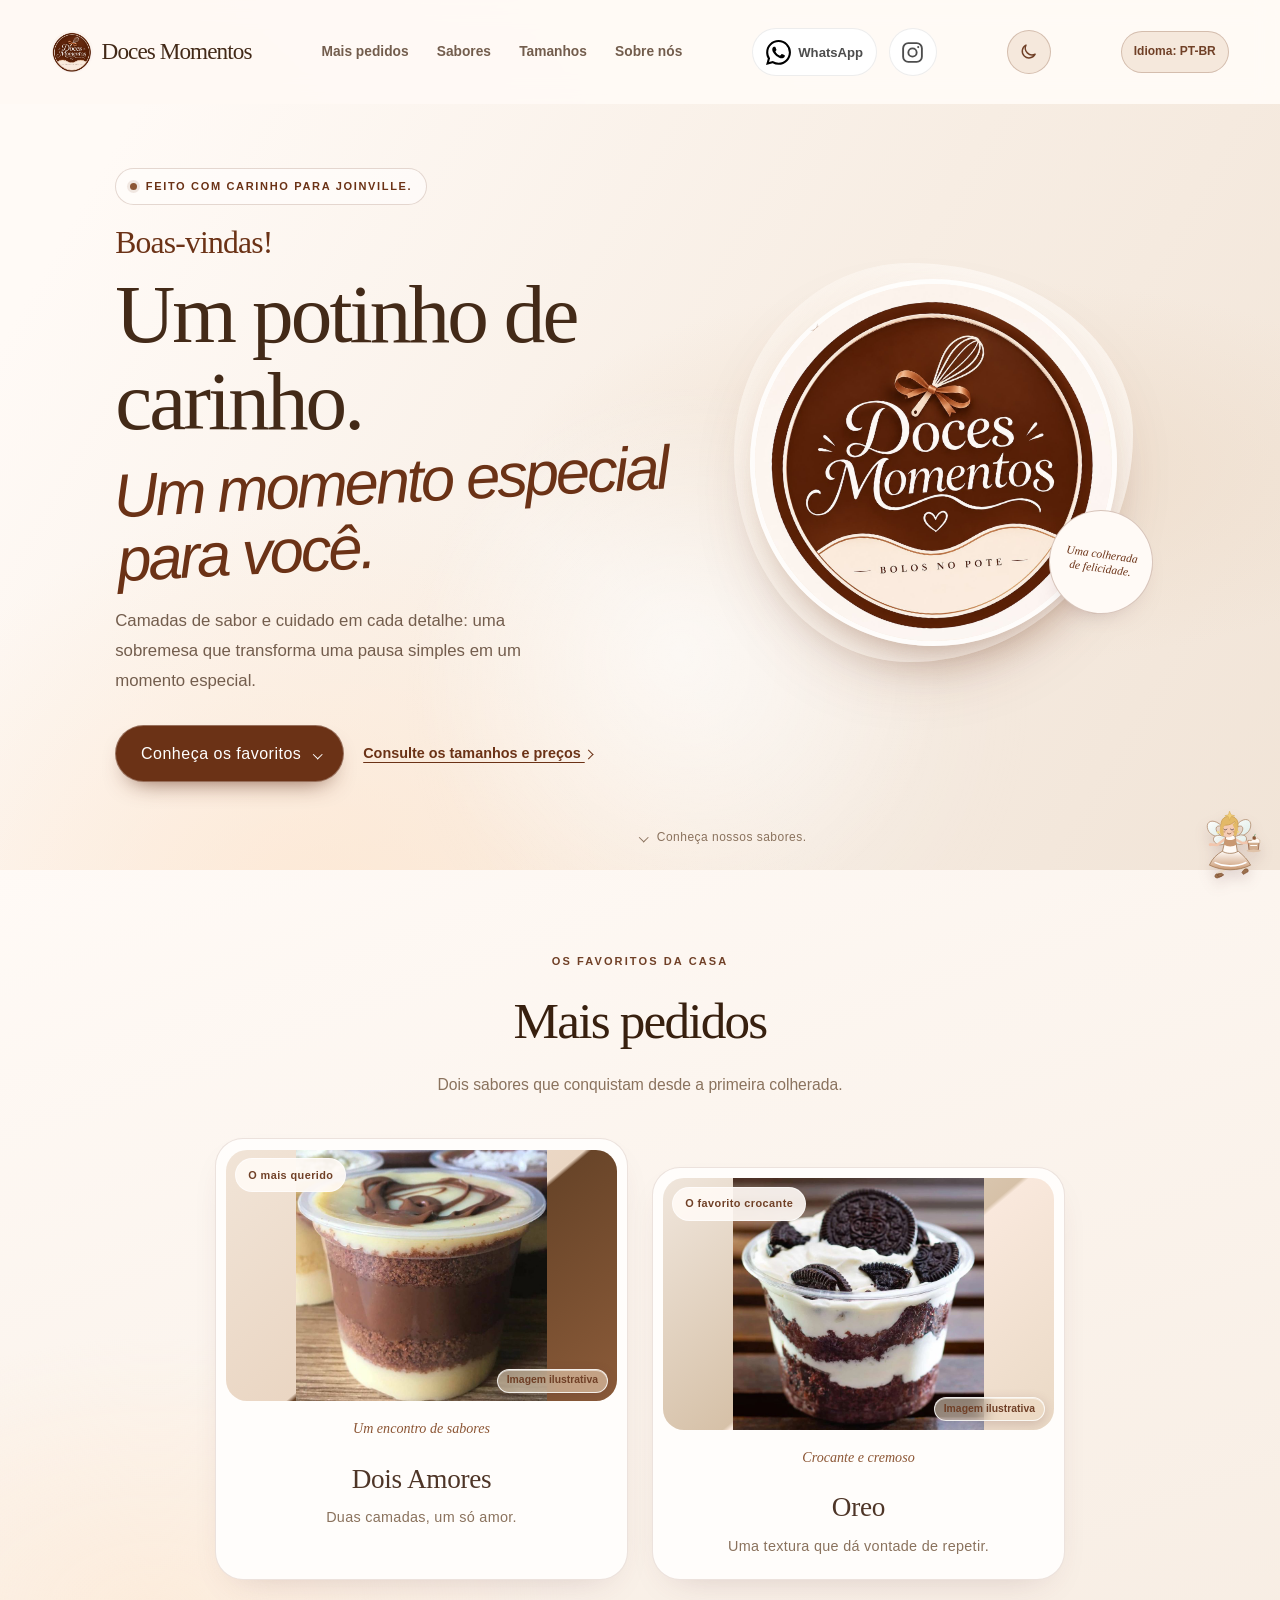
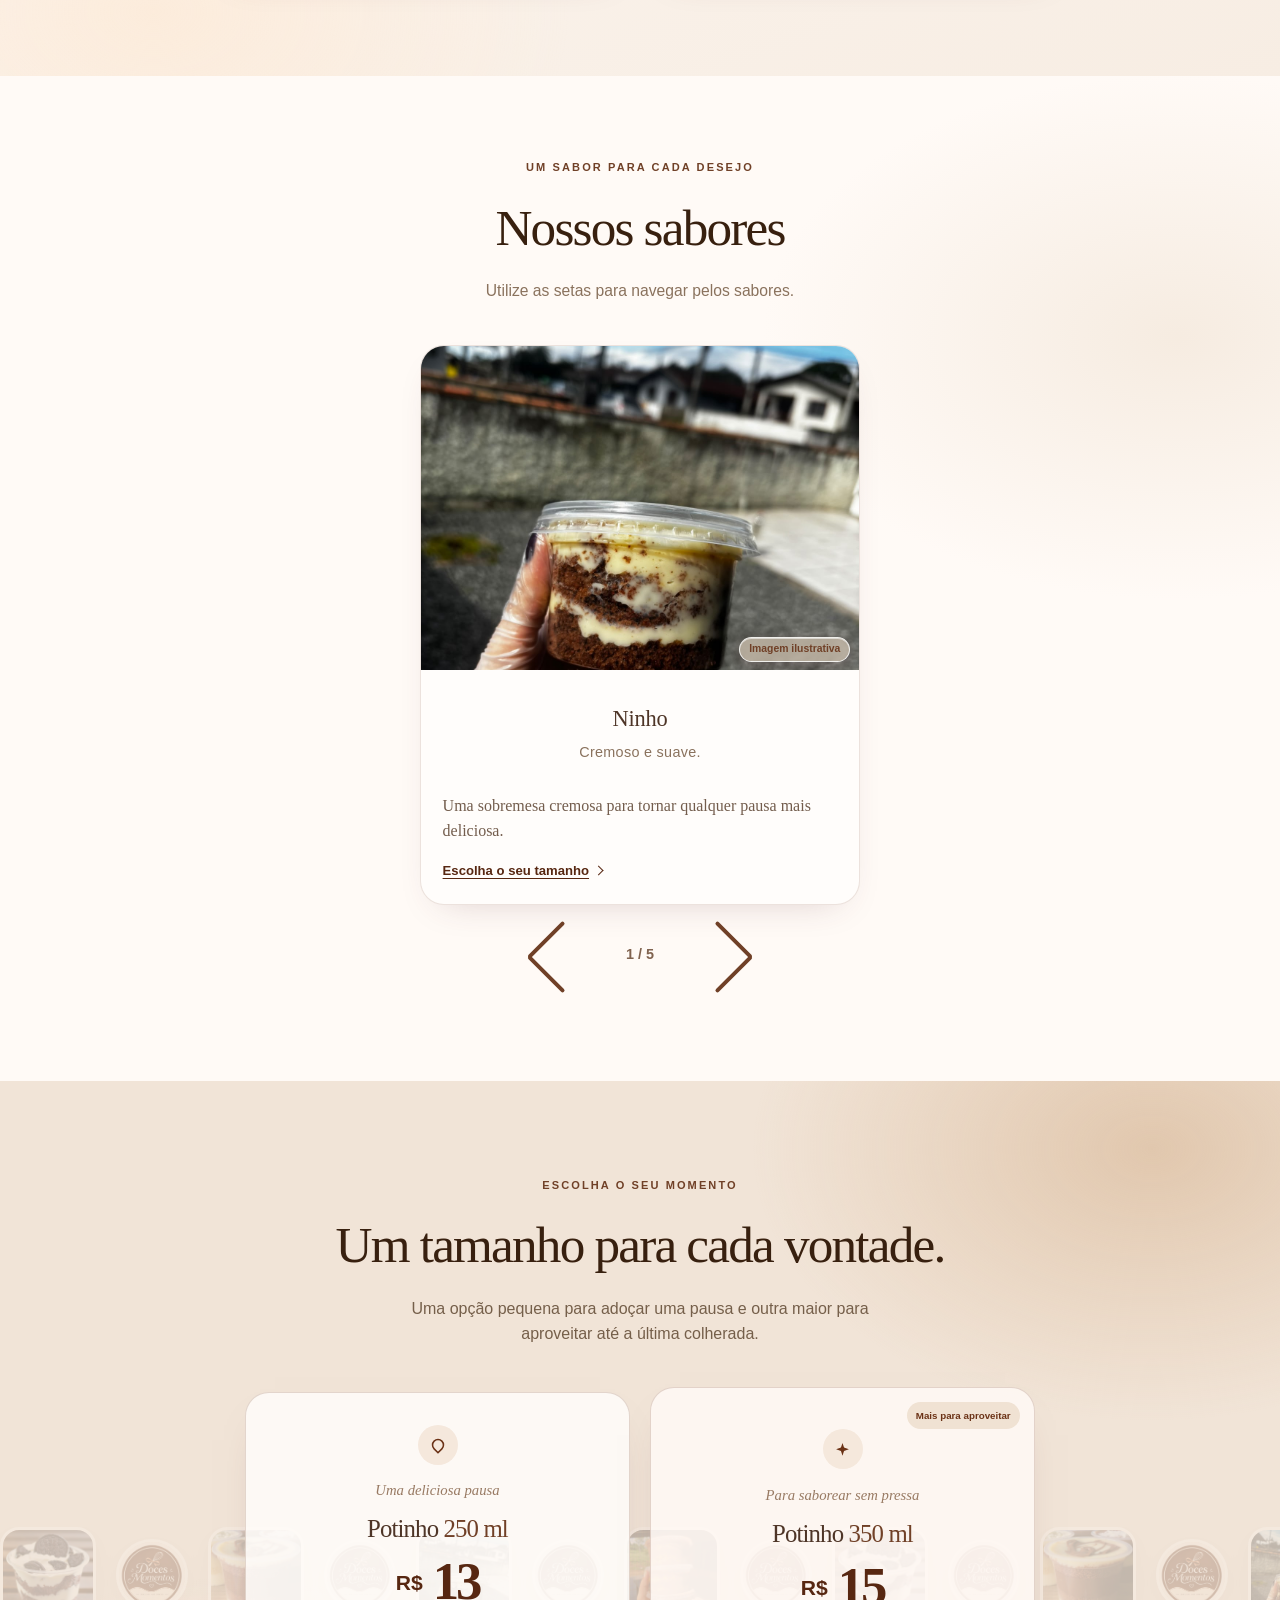
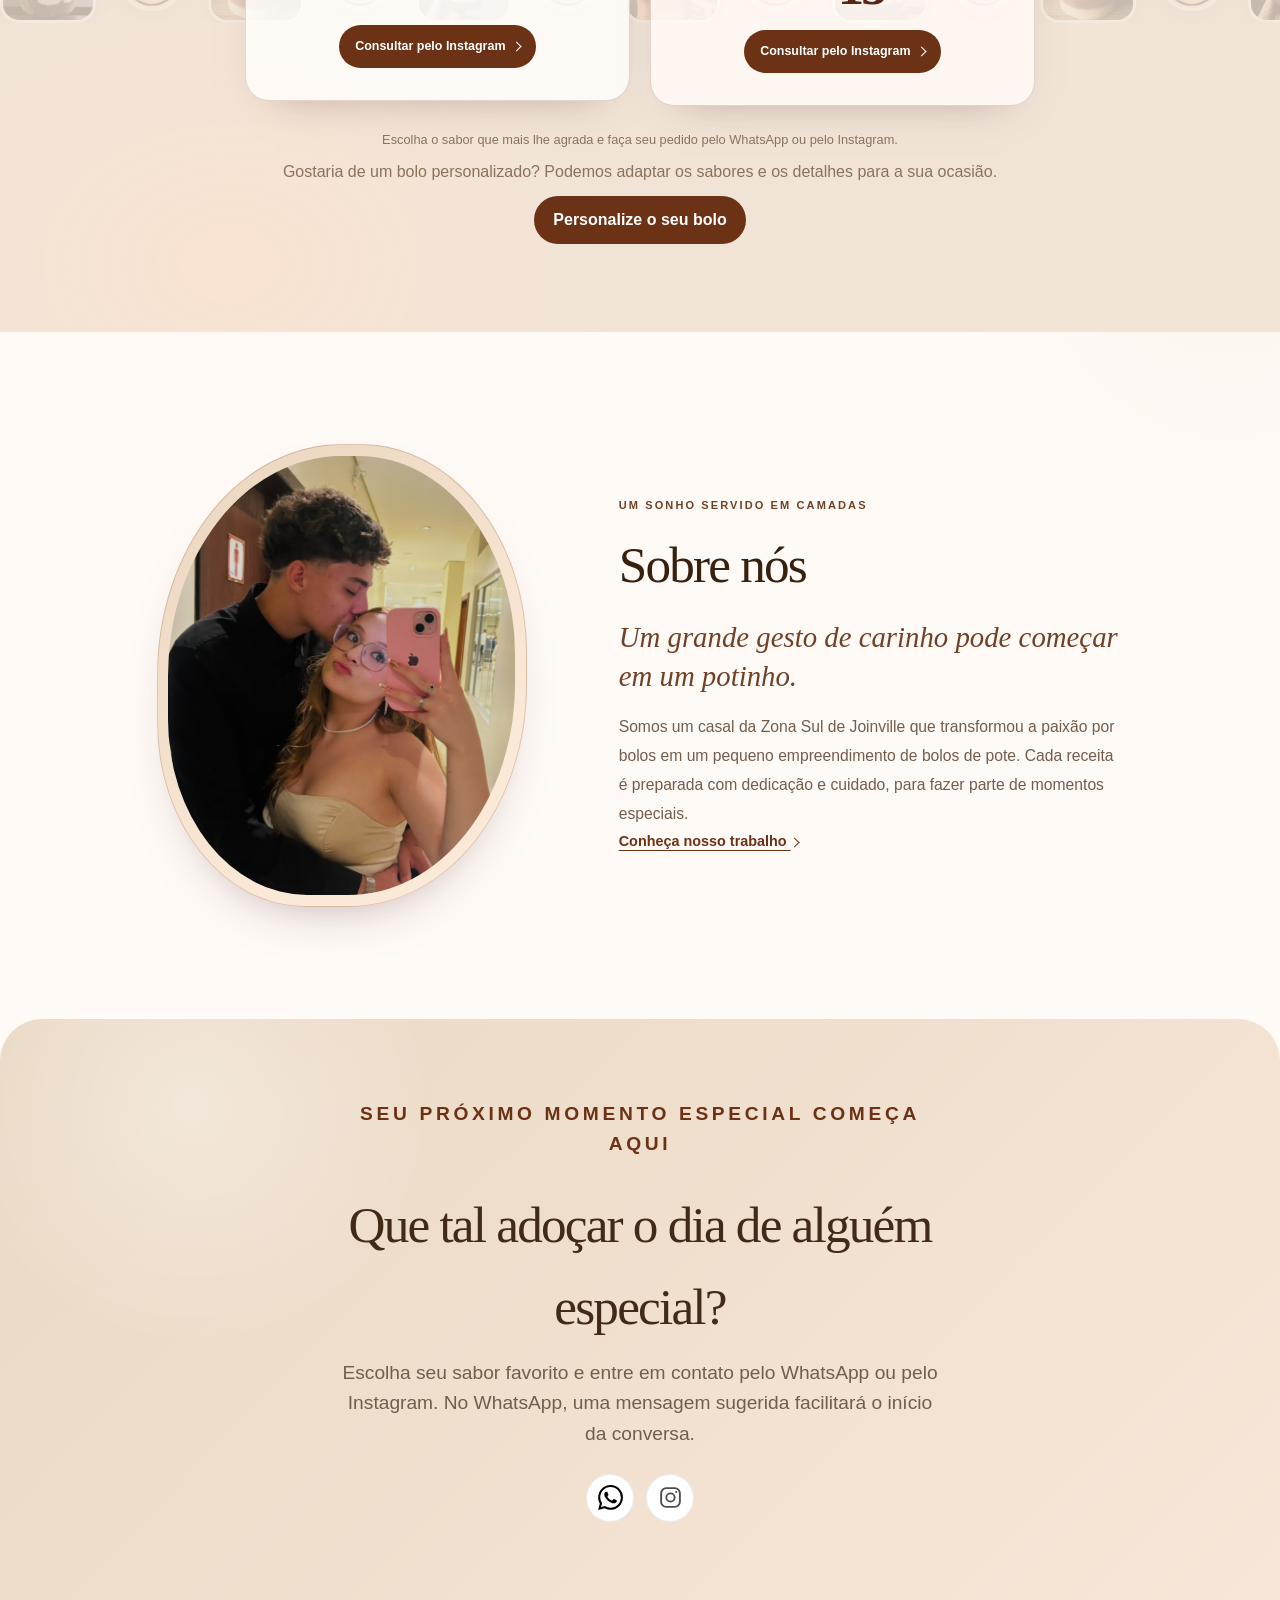
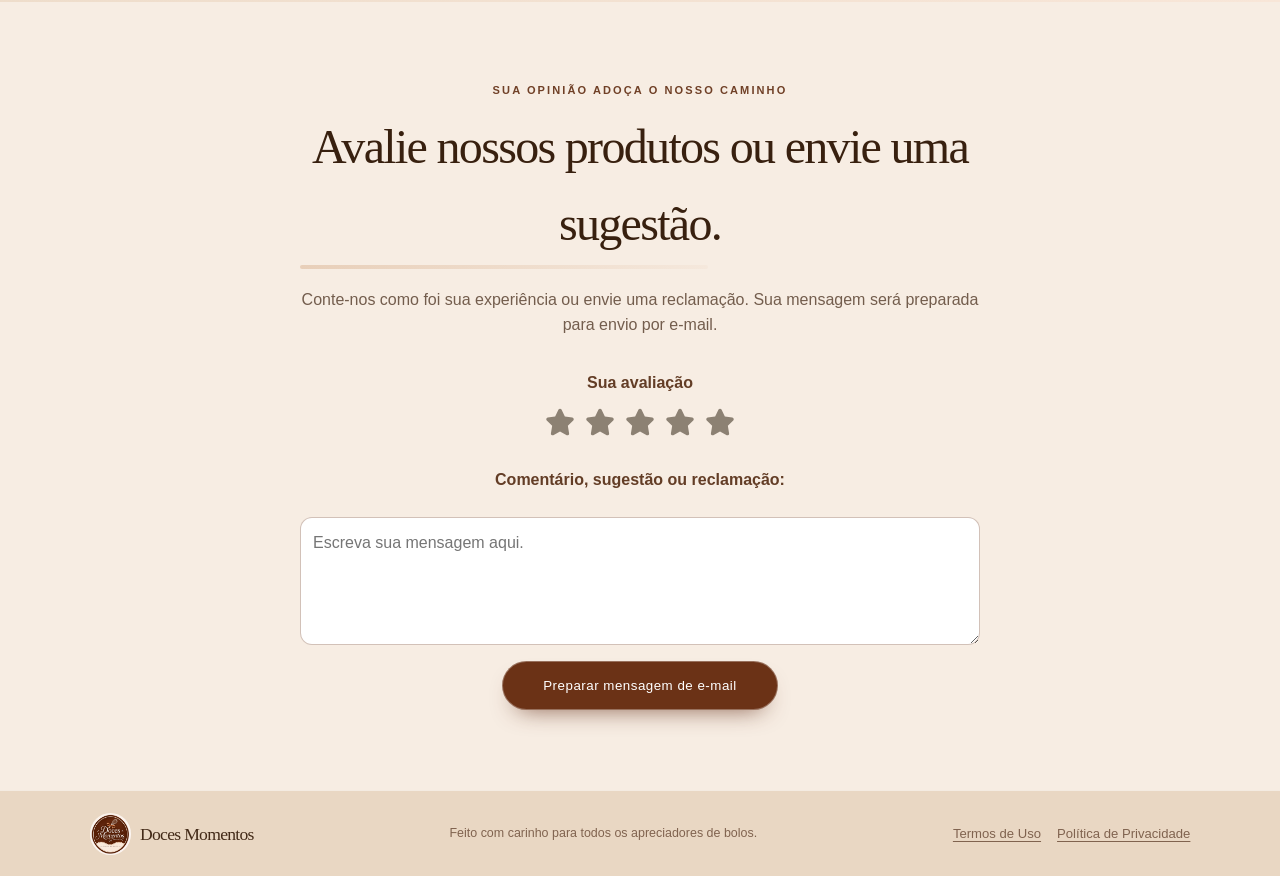
==== commit 98a4f81b: "login retirado" ====
--- a/index.html
+++ b/index.html
@@ -3,7 +3,7 @@
 <head>
   <meta charset="UTF-8">
   <meta name="viewport" content="width=device-width, initial-scale=1.0, maximum-scale=1.5, user-scalable=yes">
-  <meta name="description" content="Doces Momentos — bolos de pote artesanais feitos com carinho na Zona Sul de Joinville.">
+  <meta name="description" content="Doces Momentos: bolos de pote artesanais preparados com carinho na Zona Sul de Joinville.">
   <title>Doces Momentos | Bolos de pote artesanais</title>
 
   <!-- CSS -->
@@ -17,13 +17,12 @@
   <div class="entrada-site" role="status" aria-label="Carregando Doces Momentos" aria-live="polite">
     <div class="entrada-conteudo">
       <img class="entrada-logo" src="imagem/Logo2.jpeg" alt="Logo Doces Momentos">
-      <p class="entrada-assinatura">feito com carinho, para adoçar seu dia</p>
+      <p class="entrada-assinatura">Feito com carinho para adoçar o seu dia.</p>
     </div>
   </div>
 
   <header class="site-header">
     <a class="logo" href="#inicio" aria-label="Doces Momentos, início">
-      <!-- Substitua o SVG por sua logo quando estiver disponível. -->
       <img class="logo-marca" src="imagem/Logo2.jpeg" alt="">
       <span>Doces Momentos</span>
     </a>
@@ -35,7 +34,7 @@
     </nav>
     <ul class="example-2 social-icons" aria-label="Nossas redes sociais">
       <li class="icon-content">
-        <a data-social="whatsapp" aria-label="WhatsApp (47) 99286-8955" href="https://wa.me/5547992868955?text=Ol%C3%A1%2C%20queria%20encomendar%20o%20meu%20bolo%20de%20pote" target="_blank" rel="noopener">
+        <a data-social="whatsapp" aria-label="WhatsApp (47) 99286-8955" href="https://wa.me/5547992868955?text=Ol%C3%A1%21%20Gostaria%20de%20encomendar%20um%20bolo%20de%20pote." target="_blank" rel="noopener">
           <span class="filled" aria-hidden="true"></span>
           <svg viewBox="0 0 24 24" aria-hidden="true" focusable="false"><path d="M17.472 14.382c-.297-.149-1.758-.867-2.03-.967-.273-.099-.471-.148-.67.15-.197.297-.767.966-.94 1.164-.173.199-.347.223-.644.075-.297-.15-1.255-.463-2.39-1.475-.883-.788-1.48-1.761-1.653-2.059-.173-.297-.018-.458.13-.606.134-.133.298-.347.446-.52.149-.174.198-.298.298-.497.099-.198.05-.371-.025-.52-.075-.149-.669-1.612-.916-2.207-.242-.579-.487-.5-.669-.51-.173-.008-.371-.01-.57-.01-.198 0-.52.074-.792.372-.272.297-1.04 1.016-1.04 2.479 0 1.462 1.065 2.875 1.213 3.074.149.198 2.096 3.2 5.077 4.487.709.306 1.262.489 1.694.625.712.227 1.36.195 1.871.118.571-.085 1.758-.719 2.006-1.413.248-.694.248-1.289.173-1.413-.074-.124-.272-.198-.57-.347m-5.421 7.403h-.004a9.87 9.87 0 0 1-5.031-1.378l-.361-.214-3.741.982.998-3.648-.235-.374a9.86 9.86 0 0 1-1.51-5.26c.001-5.45 4.436-9.884 9.888-9.884 2.64 0 5.122 1.03 6.988 2.898a9.825 9.825 0 0 1 2.893 6.994c-.003 5.45-4.437 9.884-9.885 9.884m8.413-18.297A11.815 11.815 0 0 0 12.05 0C5.495 0 .16 5.335.157 11.892c0 2.096.547 4.142 1.588 5.945L.057 24l6.305-1.654a11.882 11.882 0 0 0 5.683 1.448h.005c6.554 0 11.89-5.335 11.893-11.893a11.821 11.821 0 0 0-3.48-8.413Z"></path></svg>
           <span class="social-label">WhatsApp</span>
@@ -50,12 +49,6 @@
         <span class="tooltip">Instagram</span>
       </li>
     </ul>
-    <button class="auth-open auth-icon-button" id="auth-open" data-auth-open type="button" aria-label="Entrar ou criar conta" title="Entrar ou criar conta">
-      <svg viewBox="0 0 24 24" aria-hidden="true" focusable="false">
-        <circle cx="12" cy="8" r="3.5"></circle>
-        <path d="M5 20c.5-3.7 3.2-5.8 7-5.8s6.5 2.1 7 5.8"></path>
-      </svg>
-    </button>
     <button class="tema-toggle" type="button" aria-label="Ativar tema escuro" aria-pressed="false" title="Ativar tema escuro">
       <svg class="tema-icone tema-icone-lua" viewBox="0 0 24 24" aria-hidden="true" focusable="false">
         <path d="M20.2 15.2A8.5 8.5 0 0 1 8.8 3.8 8.5 8.5 0 1 0 20.2 15.2Z"></path>
@@ -79,12 +72,12 @@
   <main>
     <section class="hero hero-novo" id="inicio">
       <div class="hero-conteudo">
-        <p class="hero-etiqueta">feito com carinho para toda Joinville</p>
-        <h1><span class="hero-boas-vindas">Bem-vindo!</span>Um potinho de carinho.<br><span>Um momento só seu.</span></h1>
-        <p>Camadas de sabor, cuidado em cada detalhe e aquele docinho que transforma uma pausa simples em um momento especial.</p>
+        <p class="hero-etiqueta">Feito com carinho para Joinville.</p>
+        <h1><span class="hero-boas-vindas">Boas-vindas!</span>Um potinho de carinho.<br><span>Um momento especial para você.</span></h1>
+        <p>Camadas de sabor e cuidado em cada detalhe: uma sobremesa que transforma uma pausa simples em um momento especial.</p>
         <div class="hero-acoes">
-          <a href="#mais-pedidos" class="btn-principal">Descobrir os favoritos <span class="icone-seta icone-seta-baixo" aria-hidden="true"></span></a>
-          <a href="#tamanhos" class="link-suave">Ver tamanhos e preços <span class="icone-seta" aria-hidden="true"></span></a>
+          <a href="#mais-pedidos" class="btn-principal">Conheça os favoritos <span class="icone-seta icone-seta-baixo" aria-hidden="true"></span></a>
+          <a href="#tamanhos" class="link-suave">Consulte os tamanhos e preços <span class="icone-seta" aria-hidden="true"></span></a>
         </div>
       </div>
       <div class="hero-ilustracao" aria-hidden="true">
@@ -92,82 +85,82 @@
         <span class="hero-sparkle sparkle-dois"></span>
         <img class="hero-logo-destaque" src="imagem/Logo2.jpeg" alt="">
         <span class="hero-selo">
-          <span>uma colherada<br>de felicidade</span>
+          <span>Uma colherada<br>de felicidade.</span>
         </span>
       </div>
-      <a class="hero-rolagem" href="#mais-pedidos"><span class="icone-seta icone-seta-baixo" aria-hidden="true"></span> Acompanhe nossos sabores deliciosos</a>
+      <a class="hero-rolagem" href="#mais-pedidos"><span class="icone-seta icone-seta-baixo" aria-hidden="true"></span> Conheça nossos sabores.</a>
     </section>
 
     <section class="mais-pedidos secao-solta" id="mais-pedidos">
       <div class="titulo-secao">
-        <p class="sobrelinha">os queridinhos da casa</p>
+        <p class="sobrelinha">Os favoritos da casa</p>
         <h2>Mais pedidos</h2>
-        <p>Dois favoritos que conquistam na primeira colherada.</p>
+        <p>Dois sabores que conquistam desde a primeira colherada.</p>
       </div>
       <div class="grid-sabores grid-destaques">
         <details class="card-sabor card-destaque card-dois-amores">
           <summary class="card-resumo">
-            <span class="selo-favorito">mais amado</span>
+            <span class="selo-favorito">O mais querido</span>
             <div class="card-imagem"><img src="imagem/doisAmores.jpg" alt="Bolo de pote Dois Amores" loading="lazy"></div>
             <div class="card-conteudo">
-              <span class="sabor-edicao">encontro de sabores</span>
+              <span class="sabor-edicao">Um encontro de sabores</span>
               <div class="sabor-nome">Dois Amores</div>
-              <div class="sabor-desc">duas camadas, um amor só</div>
+              <div class="sabor-desc">Duas camadas, um só amor.</div>
             </div>
           </summary>
-          <div class="card-detalhes"><p>Uma combinação deliciosa de chocolate e creme, para quem nunca quis escolher só um.</p><a href="#tamanhos">Escolher meu tamanho <span class="icone-seta" aria-hidden="true"></span></a></div>
+          <div class="card-detalhes"><p>Uma deliciosa combinação de chocolate e creme, para quem não quer escolher apenas um sabor.</p><a href="#tamanhos">Escolha o seu tamanho <span class="icone-seta" aria-hidden="true"></span></a></div>
         </details>
         <details class="card-sabor card-destaque card-oreo">
           <summary class="card-resumo">
-            <span class="selo-favorito">crocante favorito</span>
+            <span class="selo-favorito">O favorito crocante</span>
             <div class="card-imagem"><img src="imagem/oreo.jpg" alt="Bolo de pote Oreo decorado com biscoitos" loading="lazy"></div>
             <div class="card-conteudo">
-              <span class="sabor-edicao">crocante & cremoso</span>
+              <span class="sabor-edicao">Crocante e cremoso</span>
               <div class="sabor-nome">Oreo</div>
-              <div class="sabor-desc">textura que dá vontade de repetir</div>
+              <div class="sabor-desc">Uma textura que dá vontade de repetir.</div>
             </div>
           </summary>
-          <div class="card-detalhes"><p>Creme suave com pedacinhos crocantes: o equilíbrio perfeito para uma pausa gostosa.</p><a href="#tamanhos">Escolher meu tamanho <span class="icone-seta" aria-hidden="true"></span></a></div>
+          <div class="card-detalhes"><p>Creme suave com pedaços crocantes: o equilíbrio perfeito para uma pausa deliciosa.</p><a href="#tamanhos">Escolha o seu tamanho <span class="icone-seta" aria-hidden="true"></span></a></div>
         </details>
       </div>
     </section>
 
     <section class="sabores-section secao-solta" id="sabores">
       <div class="titulo-secao">
-        <p class="sobrelinha">um sabor para cada vontade</p>
+        <p class="sobrelinha">Um sabor para cada desejo</p>
         <h2>Nossos sabores</h2>
-        <p>Use as setas para conhecer cada sabor, um potinho por vez.</p>
+        <p>Utilize as setas para navegar pelos sabores.</p>
       </div>
       <div class="grid-sabores grid-demais-sabores">
         <details class="card-sabor">
-          <summary class="card-resumo"><div class="card-imagem"><img src="imagem/ninho.jpeg" alt="Bolo de pote Ninho" loading="lazy"></div><div class="card-conteudo"><div class="sabor-nome">Ninho</div><div class="sabor-desc">cremoso e suave</div></div></summary>
-          <div class="card-detalhes"><p>Um carinho cremoso para deixar qualquer pausa mais gostosa.</p><a href="#tamanhos">Escolher meu tamanho <span class="icone-seta" aria-hidden="true"></span></a></div>
+          <summary class="card-resumo"><div class="card-imagem"><img src="imagem/ninho.jpeg" alt="Bolo de pote de leite em pó" loading="lazy"></div><div class="card-conteudo"><div class="sabor-nome">Ninho</div><div class="sabor-desc">Cremoso e suave.</div></div></summary>
+          <div class="card-detalhes"><p>Uma sobremesa cremosa para tornar qualquer pausa mais deliciosa.</p><a href="#tamanhos">Escolha o seu tamanho <span class="icone-seta" aria-hidden="true"></span></a></div>
         </details>
     
         <details class="card-sabor">
-          <summary class="card-resumo"><div class="card-imagem"><img src="imagem/cenoura.jpg" alt="Bolos de pote de cenoura" loading="lazy"></div><div class="card-conteudo"><div class="sabor-nome">Cenoura</div><div class="sabor-desc">fofinho com cobertura</div></div></summary>
-          <div class="card-detalhes"><p>Um clássico fofinho com cobertura, feito para acompanhar boas conversas.</p><a href="#tamanhos">Escolher meu tamanho <span class="icone-seta" aria-hidden="true"></span></a></div>
-        </details>
-        <details class="card-sabor">
-          <summary class="card-resumo"><div class="card-imagem"><img src="imagem/brigadeiro.jpeg" alt="Bolo de pote de brigadeiro" loading="lazy"></div><div class="card-conteudo"><div class="sabor-nome">Brigadeiro</div><div class="sabor-desc">clássico irresistível</div></div></summary>
-          <div class="card-detalhes"><p>O clássico que tem gostinho de festa e nunca sai de moda.</p><a href="#tamanhos">Escolher meu tamanho <span class="icone-seta" aria-hidden="true"></span></a></div>
-        </details>
-        <details class="card-sabor">
-          <summary class="card-resumo"><div class="card-imagem"><img src="imagem/prestigio.jpg" alt="Bolo de pote de Prestígio com coco e chocolate" loading="lazy"></div><div class="card-conteudo"><div class="sabor-nome">Prestígio</div><div class="sabor-desc">coco cremoso com chocolate</div></div></summary>
-          <div class="card-detalhes"><p>A combinação de coco e chocolate para quem gosta de um sabor marcante e cremoso.</p><a href="#tamanhos">Escolher meu tamanho <span class="icone-seta" aria-hidden="true"></span></a></div>
-        </details>
-        <details class="card-sabor">
-          <summary class="card-resumo"><div class="card-imagem"><img src="imagem/paçoca.jpg" alt="Bolo de pote de paçoca" loading="lazy"></div><div class="card-conteudo"><div class="sabor-nome">Paçoca</div><div class="sabor-desc">amendoim cremoso e irresistível</div></div></summary>
-          <div class="card-detalhes"><p>O gostinho da paçoca em um creme suave, perfeito para adoçar qualquer pausa.</p><a href="#tamanhos">Escolher meu tamanho <span class="icone-seta" aria-hidden="true"></span></a></div>
+          <summary class="card-resumo"><div class="card-imagem"><img src="imagem/cenoura.jpg" alt="Bolo de pote de cenoura" loading="lazy"></div><div class="card-conteudo"><div class="sabor-nome">Cenoura</div><div class="sabor-desc">Macio e coberto com deliciosa cobertura.</div></div></summary>
+          <div class="card-detalhes"><p>Um clássico macio e coberto, perfeito para acompanhar boas conversas.</p><a href="#tamanhos">Escolha o seu tamanho <span class="icone-seta" aria-hidden="true"></span></a></div>
+        </details>
+        <details class="card-sabor">
+          <summary class="card-resumo"><div class="card-imagem"><img src="imagem/brigadeiro.jpeg" alt="Bolo de pote de brigadeiro" loading="lazy"></div><div class="card-conteudo"><div class="sabor-nome">Brigadeiro</div><div class="sabor-desc">Um clássico irresistível.</div></div></summary>
+          <div class="card-detalhes"><p>Um clássico com sabor de festa, que nunca sai de moda.</p><a href="#tamanhos">Escolha o seu tamanho <span class="icone-seta" aria-hidden="true"></span></a></div>
+        </details>
+        <details class="card-sabor">
+          <summary class="card-resumo"><div class="card-imagem"><img src="imagem/prestigio.jpg" alt="Bolo de pote de Prestígio com coco e chocolate" loading="lazy"></div><div class="card-conteudo"><div class="sabor-nome">Prestígio</div><div class="sabor-desc">Coco cremoso com chocolate.</div></div></summary>
+          <div class="card-detalhes"><p>Uma combinação de coco e chocolate para quem aprecia sabores marcantes e cremosos.</p><a href="#tamanhos">Escolha o seu tamanho <span class="icone-seta" aria-hidden="true"></span></a></div>
+        </details>
+        <details class="card-sabor">
+          <summary class="card-resumo"><div class="card-imagem"><img src="imagem/paçoca.jpg" alt="Bolo de pote de paçoca" loading="lazy"></div><div class="card-conteudo"><div class="sabor-nome">Paçoca</div><div class="sabor-desc">Creme de amendoim, cremoso e irresistível.</div></div></summary>
+          <div class="card-detalhes"><p>O sabor da paçoca em um creme suave, perfeito para adoçar qualquer pausa.</p><a href="#tamanhos">Escolha o seu tamanho <span class="icone-seta" aria-hidden="true"></span></a></div>
         </details>
       </div>
     </section>
 
     <section class="tamanhos-section" id="tamanhos">
       <div class="tamanhos-intro">
-        <p class="sobrelinha">escolha seu momento</p>
-        <h2>Do tamanho da sua vontade.</h2>
-        <p>Pequeno para adoçar uma pausa, grandinho para aproveitar até a última colherada.</p>
+        <p class="sobrelinha">Escolha o seu momento</p>
+        <h2>Um tamanho para cada vontade.</h2>
+        <p>Uma opção pequena para adoçar uma pausa e outra maior para aproveitar até a última colherada.</p>
       </div>
       <div class="tamanhos-carrossel" aria-hidden="true">
         <div class="tamanhos-carrossel-faixa">
@@ -228,48 +221,48 @@
       <div class="tamanhos-lista">
         <article class="tamanho-card tamanho-pequeno">
           <span class="tamanho-icone icone-coracao" aria-hidden="true"></span>
-          <p class="tamanho-legenda">um mimo gostoso</p>
+          <p class="tamanho-legenda">Uma deliciosa pausa</p>
           <h3>Potinho <span>250 ml</span></h3>
           <p class="tamanho-preco"><span>R$</span> 13</p>
           <a href="https://instagram.com/_docesmomentos__" target="_blank" rel="noopener" aria-label="Consultar bolo de pote de 250 ml pelo Instagram">Consultar pelo Instagram <span class="icone-seta" aria-hidden="true"></span></a>
         </article>
         <article class="tamanho-card tamanho-grande">
           <span class="tamanho-icone icone-estrela" aria-hidden="true"></span>
-          <span class="tamanho-selo">mais para aproveitar</span>
-          <p class="tamanho-legenda">para curtir sem pressa</p>
+          <span class="tamanho-selo">Mais para aproveitar</span>
+          <p class="tamanho-legenda">Para saborear sem pressa</p>
           <h3>Potinho <span>350 ml</span></h3>
           <p class="tamanho-preco"><span>R$</span> 15</p>
           <a href="https://www.instagram.com/_docesmomentos___?mdxt=MWY5bmNpNzdxMGVsNQ==" target="_blank" rel="noopener" aria-label="Consultar bolo de pote de 350 ml pelo Instagram">Consultar pelo Instagram <span class="icone-seta" aria-hidden="true"></span></a>
         </article>
       </div>
-      <p class="tamanhos-nota">Escolha o sabor que mais combina com você e faça seu pedido pelo WhatsApp ou Instagram.</p>
-      <p class="personalizacao-nota">Quer um bolo com a sua cara? Podemos adaptar sabores e detalhes para o seu momento.</p>
-      <a class="personalizacao-link" href="https://wa.me/5547992868955?text=Ol%C3%A1%21%20Gostaria%20de%20adaptar%20um%20bolo%20para%20uma%20ocasi%C3%A3o%20especial." target="_blank" rel="noopener">Quero personalizar meu bolo</a>
+      <p class="tamanhos-nota">Escolha o sabor que mais lhe agrada e faça seu pedido pelo WhatsApp ou pelo Instagram.</p>
+      <p class="personalizacao-nota">Gostaria de um bolo personalizado? Podemos adaptar os sabores e os detalhes para a sua ocasião.</p>
+      <a class="personalizacao-link" href="https://wa.me/5547992868955?text=Ol%C3%A1%21%20Gostaria%20de%20adaptar%20um%20bolo%20para%20uma%20ocasi%C3%A3o%20especial." target="_blank" rel="noopener">Personalize o seu bolo</a>
     </section>
 
     <section class="sobre-section" id="sobre">
       <div class="sobre-foto-moldura">
-        <img class="sobre-foto" src="imagem/nosdois.jpeg" alt="Foto do casal por trás da Doces Momentos" loading="lazy">
+        <img class="sobre-foto" src="imagem/nosdois.jpeg" alt="Casal responsável pela Doces Momentos" loading="lazy">
     
       </div>
       <div class="sobre-conteudo">
-        <p class="sobrelinha">um sonho servido em camadas</p>
+        <p class="sobrelinha">Um sonho servido em camadas</p>
         <h2>Sobre nós</h2>
-        <p class="sobre-chamada">Todo grande carinho pode começar em um potinho.</p>
-        <p>Somos um casal da Zona Sul de Joinville que transformou o amor por bolos em um pequeno empreendimento de bolos de pote. Cada receita é preparada com dedicação, cuidado e vontade de fazer parte dos seus momentos especiais.</p>
-        <a href="https://www.instagram.com/_docesmomentos___?mdxt=MWY5bmNpNzdxMGVsNQ==" target="_blank" rel="noopener" class="link-suave">Venha conhecer nosso cantinho <span class="icone-seta" aria-hidden="true"></span></a>
+        <p class="sobre-chamada">Um grande gesto de carinho pode começar em um potinho.</p>
+        <p>Somos um casal da Zona Sul de Joinville que transformou a paixão por bolos em um pequeno empreendimento de bolos de pote. Cada receita é preparada com dedicação e cuidado, para fazer parte de momentos especiais.</p>
+        <a href="https://www.instagram.com/_docesmomentos___?mdxt=MWY5bmNpNzdxMGVsNQ==" target="_blank" rel="noopener" class="link-suave">Conheça nosso trabalho <span class="icone-seta" aria-hidden="true"></span></a>
       </div>
     </section>
 
     <section class="contato-section" id="contato">
       <div class="contato-conteudo">
-        <p class="sobrelinha">seu próximo momento gostoso começa aqui</p>
-        <h2>Vamos adoçar o dia de quem você ama?</h2>
-        <p>Escolha seu sabor favorito e fale com a gente pelo WhatsApp ou Instagram. Toque no botão do WhatsApp para começar a conversa com a mensagem de encomenda pronta.</p>
+        <p class="sobrelinha">Seu próximo momento especial começa aqui</p>
+        <h2>Que tal adoçar o dia de alguém especial?</h2>
+        <p>Escolha seu sabor favorito e entre em contato pelo WhatsApp ou pelo Instagram. No WhatsApp, uma mensagem sugerida facilitará o início da conversa.</p>
         <div class="contato-links">
-          <ul class="example-2 social-icons" aria-label="Fale com a gente nas redes sociais">
+          <ul class="example-2 social-icons" aria-label="Entre em contato pelas redes sociais">
             <li class="icon-content">
-              <a data-social="whatsapp" aria-label="WhatsApp (47) 99286-8955" href="https://wa.me/5547992868955?text=Ol%C3%A1%2C%20queria%20encomendar%20o%20meu%20bolo%20de%20pote" target="_blank" rel="noopener">
+              <a data-social="whatsapp" aria-label="WhatsApp (47) 99286-8955" href="https://wa.me/5547992868955?text=Ol%C3%A1%21%20Gostaria%20de%20encomendar%20um%20bolo%20de%20pote." target="_blank" rel="noopener">
                 <span class="filled" aria-hidden="true"></span>
                 <svg viewBox="0 0 24 24" aria-hidden="true" focusable="false"><path d="M17.472 14.382c-.297-.149-1.758-.867-2.03-.967-.273-.099-.471-.148-.67.15-.197.297-.767.966-.94 1.164-.173.199-.347.223-.644.075-.297-.15-1.255-.463-2.39-1.475-.883-.788-1.48-1.761-1.653-2.059-.173-.297-.018-.458.13-.606.134-.133.298-.347.446-.52.149-.174.198-.298.298-.497.099-.198.05-.371-.025-.52-.075-.149-.669-1.612-.916-2.207-.242-.579-.487-.5-.669-.51-.173-.008-.371-.01-.57-.01-.198 0-.52.074-.792.372-.272.297-1.04 1.016-1.04 2.479 0 1.462 1.065 2.875 1.213 3.074.149.198 2.096 3.2 5.077 4.487.709.306 1.262.489 1.694.625.712.227 1.36.195 1.871.118.571-.085 1.758-.719 2.006-1.413.248-.694.248-1.289.173-1.413-.074-.124-.272-.198-.57-.347m-5.421 7.403h-.004a9.87 9.87 0 0 1-5.031-1.378l-.361-.214-3.741.982.998-3.648-.235-.374a9.86 9.86 0 0 1-1.51-5.26c.001-5.45 4.436-9.884 9.888-9.884 2.64 0 5.122 1.03 6.988 2.898a9.825 9.825 0 0 1 2.893 6.994c-.003 5.45-4.437 9.884-9.885 9.884m8.413-18.297A11.815 11.815 0 0 0 12.05 0C5.495 0 .16 5.335.157 11.892c0 2.096.547 4.142 1.588 5.945L.057 24l6.305-1.654a11.882 11.882 0 0 0 5.683 1.448h.005c6.554 0 11.89-5.335 11.893-11.893a11.821 11.821 0 0 0-3.48-8.413Z"></path></svg>
               </a>
@@ -289,9 +282,9 @@
 
     <section class="avaliacao-section" id="avaliacao">
       <div class="avaliacao-conteudo">
-        <p class="sobrelinha">sua opinião adoça nosso caminho</p>
-        <h2>Avalie ou deixe uma sugestão!</h2>
-        <p>Conte como foi sua experiência ou envie uma reclamação. Sua mensagem será preparada para enviar por e-mail.</p>
+        <p class="sobrelinha">Sua opinião adoça o nosso caminho</p>
+        <h2>Avalie nossos produtos ou envie uma sugestão.</h2>
+        <p>Conte-nos como foi sua experiência ou envie uma reclamação. Sua mensagem será preparada para envio por e-mail.</p>
         <form class="avaliacao-form" id="avaliacao-form">
           <fieldset>
             <legend>Sua avaliação</legend>
@@ -318,9 +311,9 @@
               </label>
             </div>
           </fieldset>
-          <label class="avaliacao-campo" for="avaliacao-mensagem">Comentário, sugestão ou reclamação</label>
-          <textarea id="avaliacao-mensagem" name="comment" rows="4" maxlength="2000" required placeholder="Escreva sua mensagem aqui..."></textarea>
-          <button class="btn-principal" type="submit">Enviar por e-mail</button>
+          <label class="avaliacao-campo" for="avaliacao-mensagem">Comentário, sugestão ou reclamação:</label>
+          <textarea id="avaliacao-mensagem" name="comment" rows="4" maxlength="2000" required placeholder="Escreva sua mensagem aqui."></textarea>
+          <button class="btn-principal" type="submit">Preparar mensagem de e-mail</button>
         </form>
       </div>
     </section>
@@ -331,55 +324,16 @@
       <img class="logo-marca" src="imagem/Logo2.jpeg" alt="">
       <span>Doces Momentos</span>
     </a>
-    <p>Feito com carinho para todos os amantes de bolos</p>
-    <nav class="rodape-links" aria-label="Informações e conta">
+    <p>Feito com carinho para todos os apreciadores de bolos.</p>
+    <nav class="rodape-links" aria-label="Informações legais">
       <a href="termos.html">Termos de Uso</a>
-      <a href="privacidade.html">Privacidade</a>
-      <button class="auth-open" data-auth-open type="button">Entrar / criar conta</button>
+      <a href="privacidade.html">Política de Privacidade</a>
     </nav>
   </footer>
 
-  <dialog class="auth-dialog admin-dialog" id="auth-dialog" aria-labelledby="auth-title">
-    <button class="admin-fechar" id="auth-close" type="button" aria-label="Fechar">×</button>
-    <section class="auth-content">
-      <div class="auth-mark" aria-hidden="true"></div>
-      <h2 id="auth-title">Entrar</h2>
-      <p id="auth-description">Acesse sua conta ou crie seu cadastro.</p>
-      <form id="auth-form">
-        <div id="auth-name-field" hidden>
-          <label for="auth-name">Nome completo</label>
-          <input id="auth-name" name="full_name" type="text" autocomplete="name" maxlength="120">
-        </div>
-        <label for="auth-email">E-mail</label>
-        <input id="auth-email" name="email" type="email" autocomplete="email" maxlength="254" required>
-        <label for="auth-password">Senha</label>
-        <input id="auth-password" name="password" type="password" autocomplete="current-password" minlength="12" required>
-        <div class="auth-consent" id="auth-consent-field" hidden>
-          <input id="auth-consent" name="terms" type="checkbox" required>
-          <label for="auth-consent">Li e aceito os <a href="termos.html" target="_blank" rel="noopener">Termos de Uso</a> e li a <a href="privacidade.html" target="_blank" rel="noopener">Política de Privacidade</a>.</label>
-        </div>
-        <button class="btn-principal" id="auth-submit" type="submit">Entrar</button>
-      </form>
-      <div class="auth-recovery" id="auth-recovery" hidden>
-        <label for="auth-new-password">Nova senha (mínimo 12 caracteres)</label>
-        <input id="auth-new-password" type="password" autocomplete="new-password" minlength="12" required>
-        <button class="btn-principal" id="auth-update-password" type="button">Salvar nova senha</button>
-      </div>
-      <div class="auth-signed-in" id="auth-signed-in" hidden>
-        <p id="auth-account-label"></p>
-        <button class="btn-principal" id="auth-signout" type="button">Sair da conta</button>
-      </div>
-      <p class="auth-message" id="auth-message" role="status" aria-live="polite"></p>
-      <div class="auth-links">
-        <button class="link-suave" id="auth-forgot" type="button">Esqueci minha senha</button>
-        <button class="link-suave" id="auth-toggle" type="button">Criar uma conta</button>
-      </div>
-    </section>
-  </dialog>
-
   <aside class="fada-assistente" aria-label="Fada Gigica, guia do site">
-    <p class="fada-fala" role="status" aria-live="polite" aria-atomic="true">Oi! Sou a Fada Gigica. Vamos descobrir nossos docinhos?</p>
-    <button class="fada-toque" type="button" aria-label="Ouvir uma dica de navegação da Fada Gigica" title="Toque para ouvir uma dica da Fada Gigica">
+    <p class="fada-fala" role="status" aria-live="polite" aria-atomic="true">Olá! Sou a Fada Gigica. Vamos conhecer nossas sobremesas?</p>
+    <button class="fada-toque" type="button" aria-label="Ouça uma dica de navegação da Fada Gigica" title="Selecione para ouvir uma dica da Fada Gigica">
       <svg class="fada-desenho" viewBox="0 0 140 170" aria-hidden="true" focusable="false">
         <defs>
           <linearGradient id="asa-fada" x1="0" y1="0" x2="1" y2="1">
@@ -439,8 +393,6 @@
     </button>
   </aside>
 
-  <script src="assets/supabase-config.js"></script>
   <script src="assets/script.js"></script>
-  <script src="assets/auth.js"></script>
 </body>
 </html>
--- a/assets/style.css
+++ b/assets/style.css
@@ -1035,26 +1035,6 @@
   min-width: 48px;
   padding: 0 0.8rem;
   border-radius: 99px;
-}
-
-.site-header .auth-icon-button {
-  display: grid;
-  width: 44px;
-  height: 44px;
-  flex: 0 0 auto;
-  place-items: center;
-  padding: 0;
-  border-radius: 50%;
-}
-
-.auth-icon-button svg {
-  width: 1.35rem;
-  height: 1.35rem;
-  fill: none;
-  stroke: currentColor;
-  stroke-linecap: round;
-  stroke-linejoin: round;
-  stroke-width: 1.8;
 }
 
 .site-header .logo,
@@ -3205,9 +3185,7 @@
   outline-offset: 3px;
 }
 
-.avaliacao-form textarea,
-.admin-dialog input:not([type="file"]),
-.admin-dialog textarea {
+.avaliacao-form textarea {
   width: 100%;
   padding: 0.75rem;
   border: 1px solid rgba(107, 50, 22, 0.3);
@@ -3236,165 +3214,10 @@
   color: #e2d1bd;
 }
 
-body[data-theme="dark"] .avaliacao-form textarea,
-body[data-theme="dark"] .admin-dialog input:not([type="file"]),
-body[data-theme="dark"] .admin-dialog textarea {
+body[data-theme="dark"] .avaliacao-form textarea {
   border-color: rgba(211, 174, 137, 0.3);
   background: #302116;
   color: #f0e6dc;
-}
-
-.auth-open {
-  padding: 0.55rem 0.85rem;
-  border: 1px solid rgba(107, 50, 22, 0.3);
-  border-radius: 99px;
-  background: transparent;
-  color: inherit;
-  cursor: pointer;
-  font: inherit;
-  font-size: 0.85rem;
-}
-
-.auth-open:hover {
-  background: #f5e8dc;
-}
-
-.auth-open:focus-visible {
-  outline: 3px solid #6b3216;
-  outline-offset: 3px;
-}
-
-.site-header .auth-icon-button {
-  background: #f5e8dc;
-  color: #704027;
-  transition: background-color 160ms ease, transform 180ms ease;
-}
-
-.site-header .auth-icon-button:hover {
-  background: #e8cfb9;
-  transform: translateY(-2px);
-}
-
-.admin-dialog {
-  position: fixed;
-  inset: 50% auto auto 50%;
-  width: min(92vw, 760px);
-  max-height: 88vh;
-  padding: clamp(1.25rem, 4vw, 2rem);
-  overflow: auto;
-  border: 1px solid rgba(107, 50, 22, 0.24);
-  border-radius: 24px;
-  background: #fffaf8;
-  color: #4a2e1d;
-  box-shadow: 0 24px 80px rgba(55, 29, 18, 0.28);
-  transform: translate(-50%, -50%);
-}
-
-.admin-dialog::backdrop {
-  background: rgba(35, 22, 14, 0.64);
-  backdrop-filter: blur(4px);
-}
-
-.admin-dialog h2 {
-  margin: 0 2.5rem 0.6rem 0;
-  font-size: 1.8rem;
-}
-
-.admin-dialog h2::after {
-  display: none;
-}
-
-.admin-dialog p {
-  margin: 0.5rem 0 1rem;
-  color: #735d4d;
-}
-
-.admin-dialog label {
-  display: block;
-  margin: 0.65rem 0 0.25rem;
-  font-size: 0.9rem;
-  font-weight: 600;
-}
-
-.admin-dialog .btn-principal {
-  margin-top: 1rem;
-  border: 0;
-  cursor: pointer;
-}
-
-.admin-fechar {
-  position: absolute;
-  top: 0.7rem;
-  right: 0.9rem;
-  width: 2.5rem;
-  height: 2.5rem;
-  border: 0;
-  border-radius: 50%;
-  background: #f0e2d3;
-  color: #633d26;
-  cursor: pointer;
-  font-size: 1.6rem;
-}
-
-.admin-produtos-lista {
-  display: grid;
-  gap: 0.75rem;
-  margin: 1.25rem 0;
-}
-
-.admin-produto,
-.admin-novo-produto {
-  padding: 1rem;
-  border: 1px solid rgba(107, 50, 22, 0.2);
-  border-radius: 16px;
-}
-
-.admin-produto legend {
-  padding: 0 0.35rem;
-  font-weight: 700;
-}
-
-.admin-produto input[type="file"],
-.admin-novo-produto input[type="file"] {
-  max-width: 100%;
-  color: inherit;
-}
-
-.admin-mensagem {
-  min-height: 1.5em;
-  font-weight: 600;
-}
-
-.admin-sair {
-  margin-top: 0.5rem;
-}
-
-body[data-theme="dark"] .admin-dialog {
-  border-color: rgba(211, 174, 137, 0.25);
-  background: #281b13;
-  color: #f0e6dc;
-}
-
-body[data-theme="dark"] .admin-dialog p {
-  color: #d9cbbb;
-}
-
-body[data-theme="dark"] .auth-open {
-  border-color: rgba(211, 174, 137, 0.3);
-  color: #f0e6dc;
-}
-
-body[data-theme="dark"] .auth-open:hover,
-body[data-theme="dark"] .site-header .auth-icon-button {
-  background: #3b2b1d;
-}
-
-body[data-theme="dark"] .site-header .auth-icon-button {
-  color: #d9b795;
-}
-
-body[data-theme="dark"] .site-header .auth-icon-button:hover {
-  background: #513824;
 }
 
 @media (max-width: 640px) {
@@ -3554,199 +3377,6 @@
   text-underline-offset: 0.2em;
 }
 
-.auth-content form,
-.auth-content .auth-recovery {
-  display: grid;
-  gap: 0.65rem;
-}
-
-.auth-dialog {
-  width: min(92vw, 370px);
-  padding: 3px;
-  overflow: hidden;
-  border: 0;
-  border-radius: 24px;
-  background: #6b3216;
-  color: #4a2e1d;
-  box-shadow: 0 16px 48px rgba(55, 29, 18, 0.28);
-}
-
-.auth-dialog::before {
-  position: absolute;
-  inset: -50%;
-  z-index: 0;
-  background: conic-gradient(from 45deg, transparent 75%, #6b3216, transparent 100%);
-  animation: auth-border-spin 4s linear infinite;
-  content: "";
-}
-
-@keyframes auth-border-spin {
-  to { transform: rotate(360deg); }
-}
-
-.auth-dialog::backdrop {
-  background: rgba(25, 16, 11, 0.68);
-  backdrop-filter: blur(4px);
-}
-
-.auth-content {
-  position: relative;
-  z-index: 1;
-  max-height: calc(88vh - 6px);
-  padding: 1.5rem;
-  overflow: auto;
-  border-radius: 21px;
-  background: #fffaf6;
-  color: #4a2e1d;
-}
-
-.auth-dialog .admin-fechar {
-  z-index: 2;
-  background: #f0e2d3;
-  color: #633d26;
-}
-
-.auth-mark {
-  position: relative;
-  width: 58px;
-  height: 58px;
-  margin: 0 auto 0.75rem;
-  border: 2px solid #6b3216;
-  border-radius: 18px;
-  background: linear-gradient(135deg, rgba(255,255,255,.2), rgba(0,0,0,.2));
-  box-shadow: 6px 6px 12px rgba(0,0,0,.2), -6px -6px 12px rgba(255,255,255,.06);
-}
-
-.auth-mark::before,
-.auth-mark::after {
-  position: absolute;
-  left: 50%;
-  border: 2px solid #6b3216;
-  content: "";
-  transform: translateX(-50%);
-}
-
-.auth-mark::before {
-  bottom: 8px;
-  width: 29px;
-  height: 14px;
-  border-radius: 18px 18px 10px 10px;
-}
-
-.auth-mark::after {
-  top: 8px;
-  width: 14px;
-  height: 14px;
-  border-radius: 50%;
-}
-
-.auth-dialog .auth-content h2 {
-  margin: 0 2.5rem 0.5rem;
-  color: #432a18;
-  text-align: center;
-}
-
-.auth-content > p {
-  color: #735d4d;
-  text-align: center;
-}
-
-.auth-content label {
-  color: #633d26;
-}
-
-.auth-content [hidden] {
-  display: none !important;
-}
-
-.auth-content input:not([type="checkbox"]) {
-  width: 100%;
-  padding: 0.75rem;
-  border: 1px solid rgba(107, 50, 22, 0.3);
-  border-radius: 12px;
-  background: #fff;
-  color: #4a2e1d;
-  font: inherit;
-}
-
-.auth-content input:focus-visible {
-  border-color: #6b3216;
-  outline: 3px solid rgba(107, 50, 22, 0.2);
-}
-
-.auth-consent {
-  display: flex !important;
-  align-items: flex-start;
-  gap: 0.55rem;
-  margin-top: 0.5rem !important;
-}
-
-.auth-consent input {
-  margin-top: 0.2rem;
-}
-
-.auth-consent label {
-  display: inline;
-  margin: 0;
-  font-weight: 400;
-}
-
-.auth-consent a {
-  color: #6b3216;
-  font-weight: 700;
-}
-
-.auth-content .btn-principal {
-  width: 100%;
-  min-height: 42px;
-  border: 0;
-  border-radius: 20px;
-  background: #6b3216;
-  color: #fff;
-  font-size: 0.9rem;
-  font-weight: 600;
-  cursor: pointer;
-  box-shadow: inset 0 3px 6px -4px rgba(255,255,255,.6), inset 0 -3px 6px -2px rgba(0,0,0,.8);
-  transition: background-color 180ms ease, box-shadow 180ms ease;
-}
-
-.auth-content .btn-principal:hover {
-  background: #572711;
-  box-shadow: 0 6px 16px rgba(107, 50, 22, 0.25);
-}
-
-.auth-content .btn-principal:disabled {
-  cursor: wait;
-  opacity: 0.7;
-}
-
-.auth-message {
-  min-height: 1.5em;
-  overflow-wrap: anywhere;
-  color: #735d4d !important;
-  font-size: 0.85rem;
-}
-
-.auth-links {
-  display: flex;
-  flex-wrap: wrap;
-  justify-content: space-between;
-  gap: 0.75rem;
-  margin-top: 0.75rem;
-}
-
-.auth-links button {
-  padding: 0;
-  border: 0;
-  background: none;
-  color: #6b3216;
-  font: inherit;
-  font-size: 0.9rem;
-  text-decoration: underline;
-  text-underline-offset: 0.2em;
-  cursor: pointer;
-}
-
 .legal-page {
   width: min(100% - 2rem, 860px);
   margin: clamp(2rem, 6vw, 5rem) auto;
@@ -3821,53 +3451,6 @@
   color: #fff;
 }
 
-body[data-theme="dark"] .auth-content {
-  background: #281b13;
-  color: #f0e6dc;
-}
-
-body[data-theme="dark"] .auth-dialog .auth-content h2,
-body[data-theme="dark"] .auth-content label {
-  color: #f0e6dc;
-}
-
-body[data-theme="dark"] .auth-content > p,
-body[data-theme="dark"] .auth-message {
-  color: #d9cbbb !important;
-}
-
-body[data-theme="dark"] .auth-content input:not([type="checkbox"]) {
-  border-color: rgba(211, 174, 137, 0.3);
-  background: #302116;
-  color: #f0e6dc;
-}
-
-body[data-theme="dark"] .auth-consent a,
-body[data-theme="dark"] .auth-links button {
-  color: #d3ae89;
-}
-
-body[data-theme="dark"] .auth-dialog .admin-fechar {
-  background: #3b2b1d;
-  color: #f0e6dc;
-}
-
-body[data-theme="dark"] .auth-dialog {
-  background: #d3ae89;
-}
-
-body[data-theme="dark"] .auth-dialog::before {
-  background: conic-gradient(from 45deg, transparent 75%, #d3ae89, transparent 100%);
-}
-
-body[data-theme="dark"] .auth-content .btn-principal {
-  background: #6b3216;
-}
-
-body[data-theme="dark"] .auth-content .btn-principal:hover {
-  background: #804a2b;
-}
-
 body[data-theme="dark"] .legal-page {
   background: #281b13;
   color: #f0e6dc;
@@ -3901,11 +3484,6 @@
   }
 
   .site-header .tema-toggle {
-    width: 40px;
-    height: 40px;
-  }
-
-  .site-header .auth-icon-button {
     width: 40px;
     height: 40px;
   }
@@ -3918,12 +3496,6 @@
   }
 }
 
-@media (prefers-reduced-motion: reduce) {
-  .auth-dialog::before {
-    animation: none;
-  }
-}
-
 @media (max-width: 640px) {
   .fada-assistente {
     inset: auto 0.5rem 0.5rem auto;
